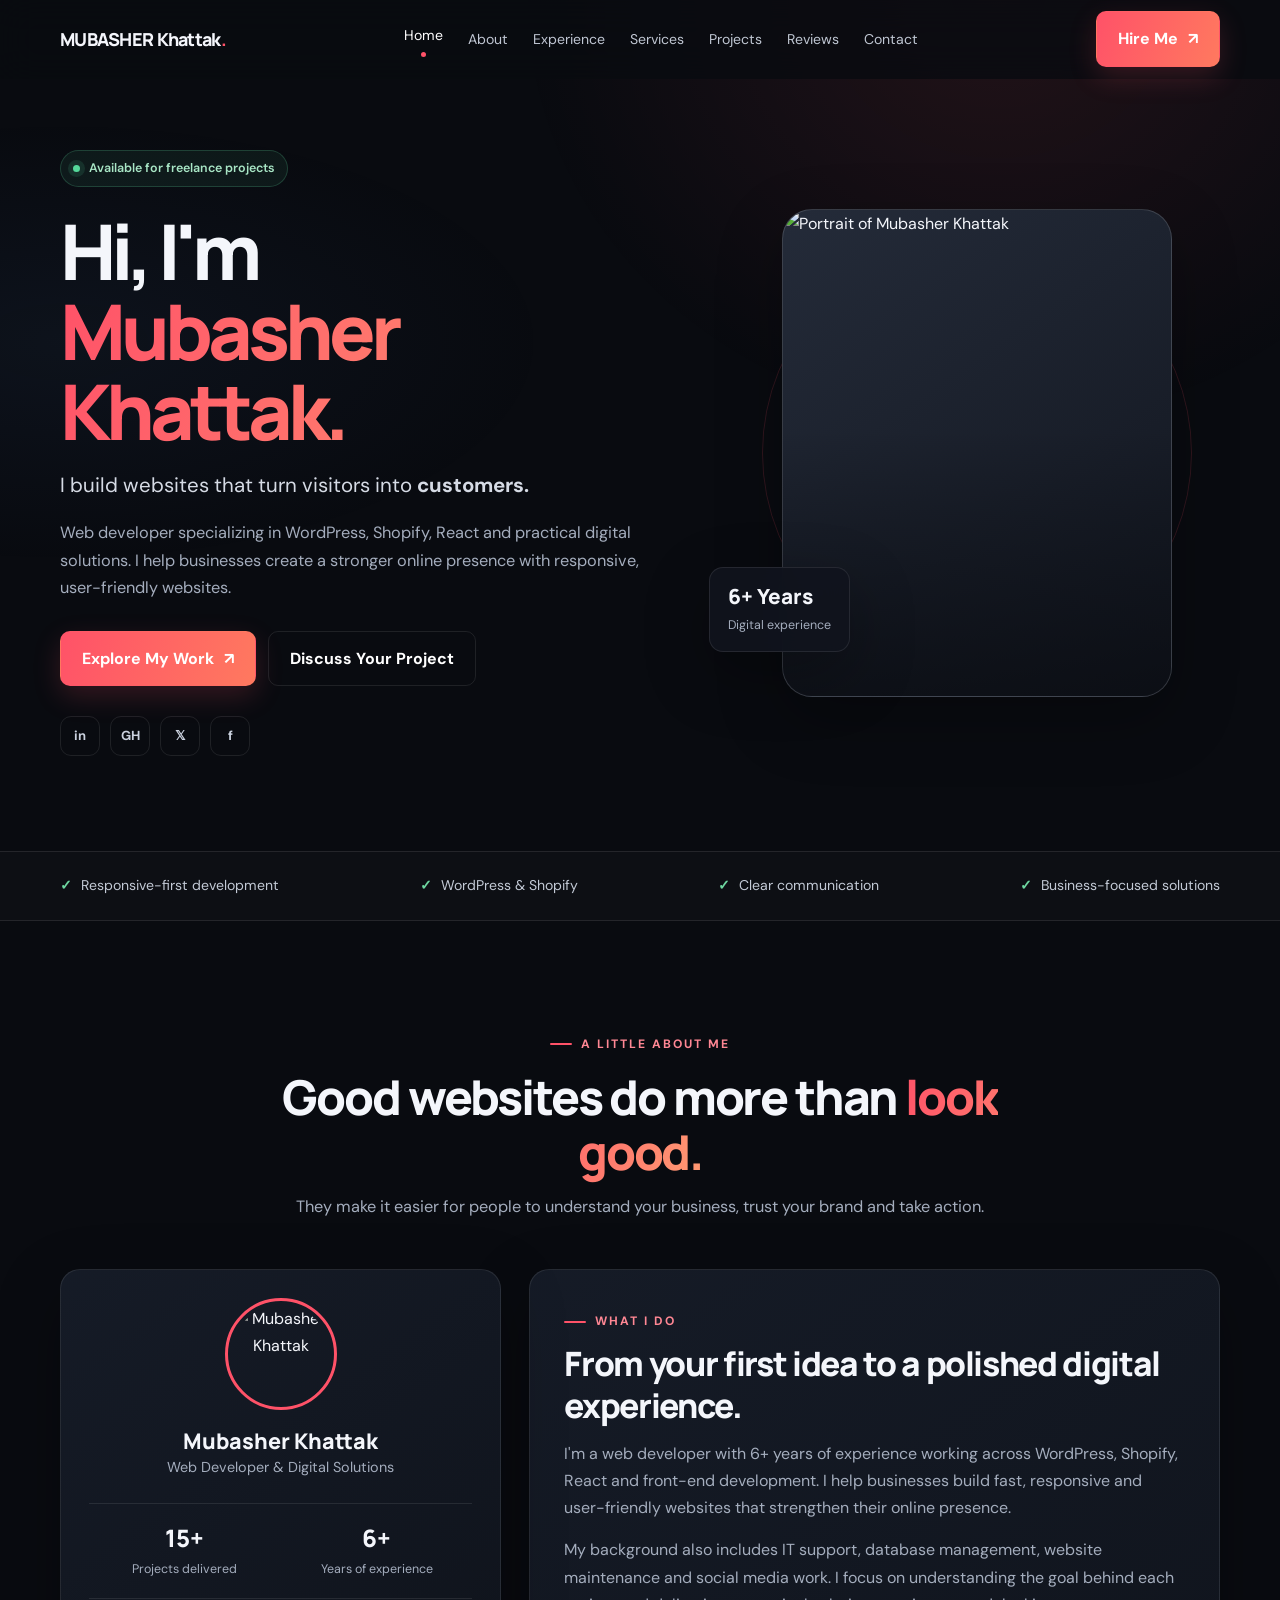
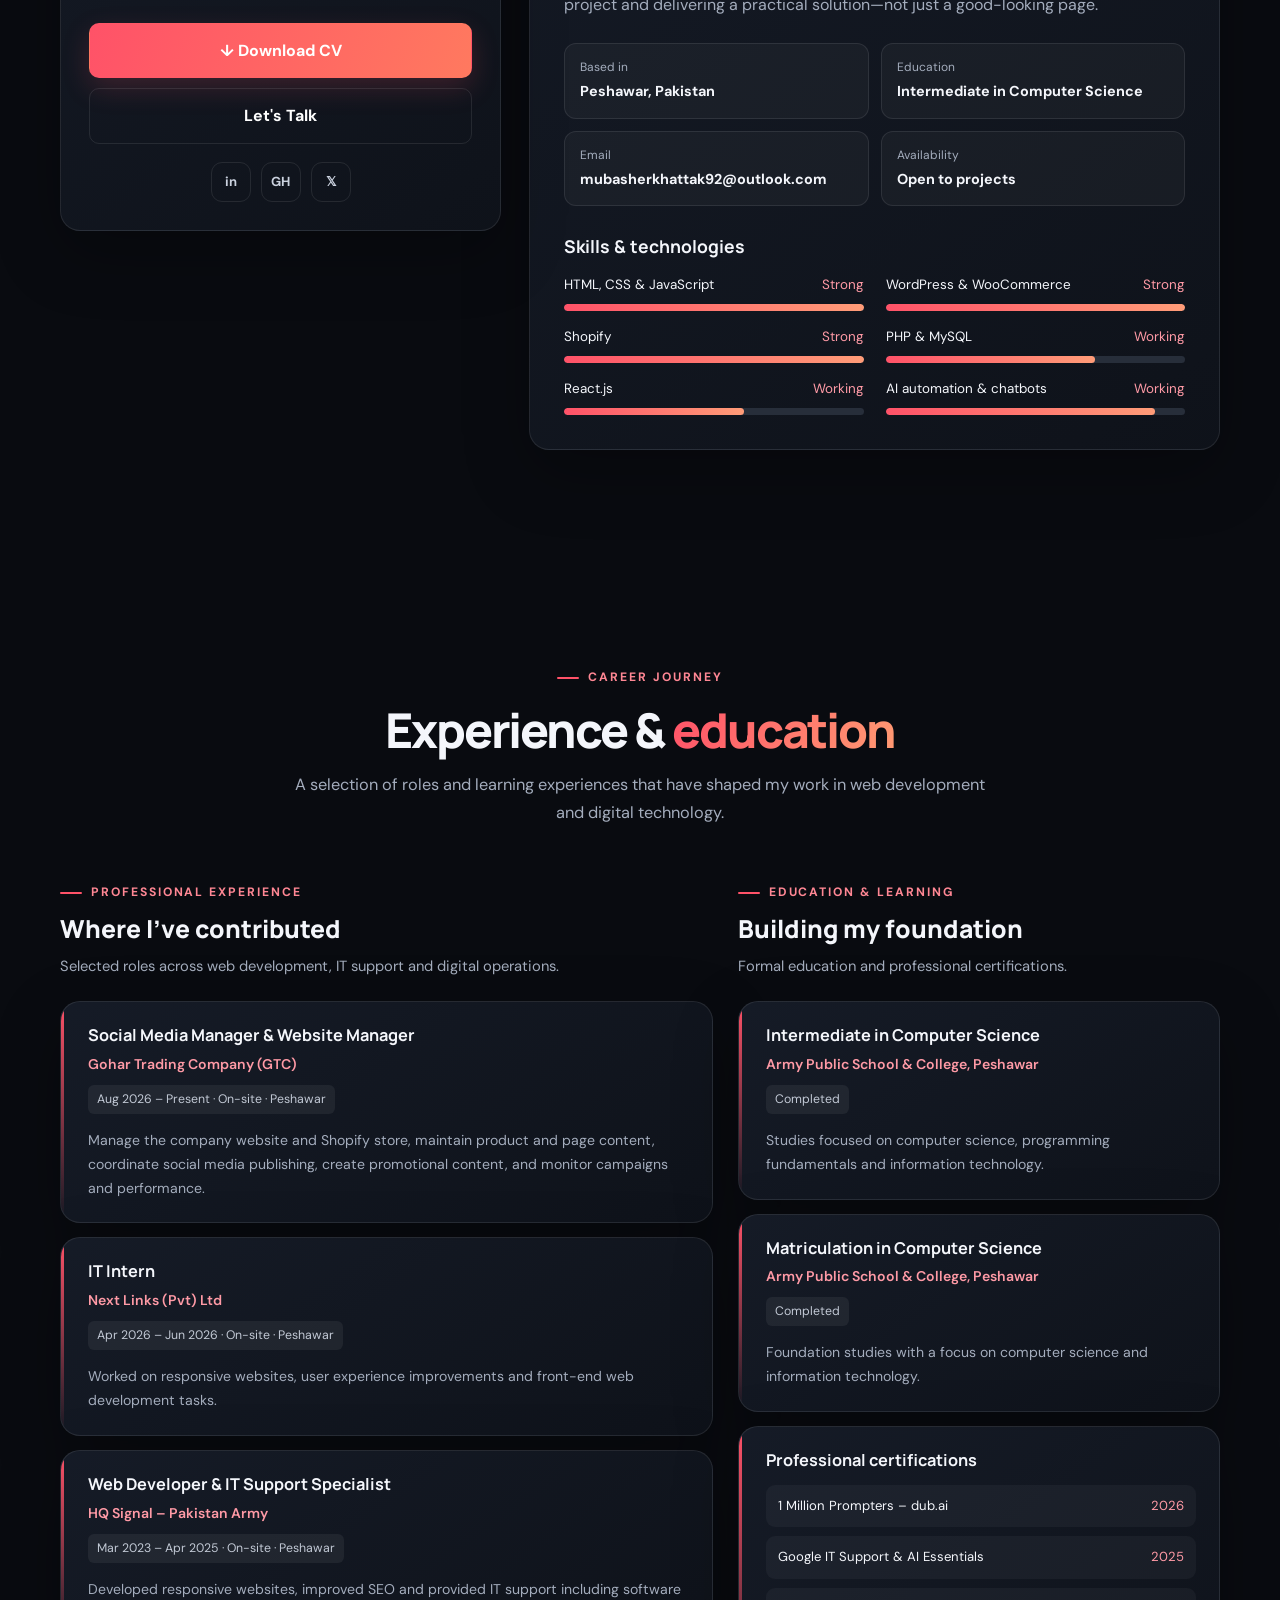
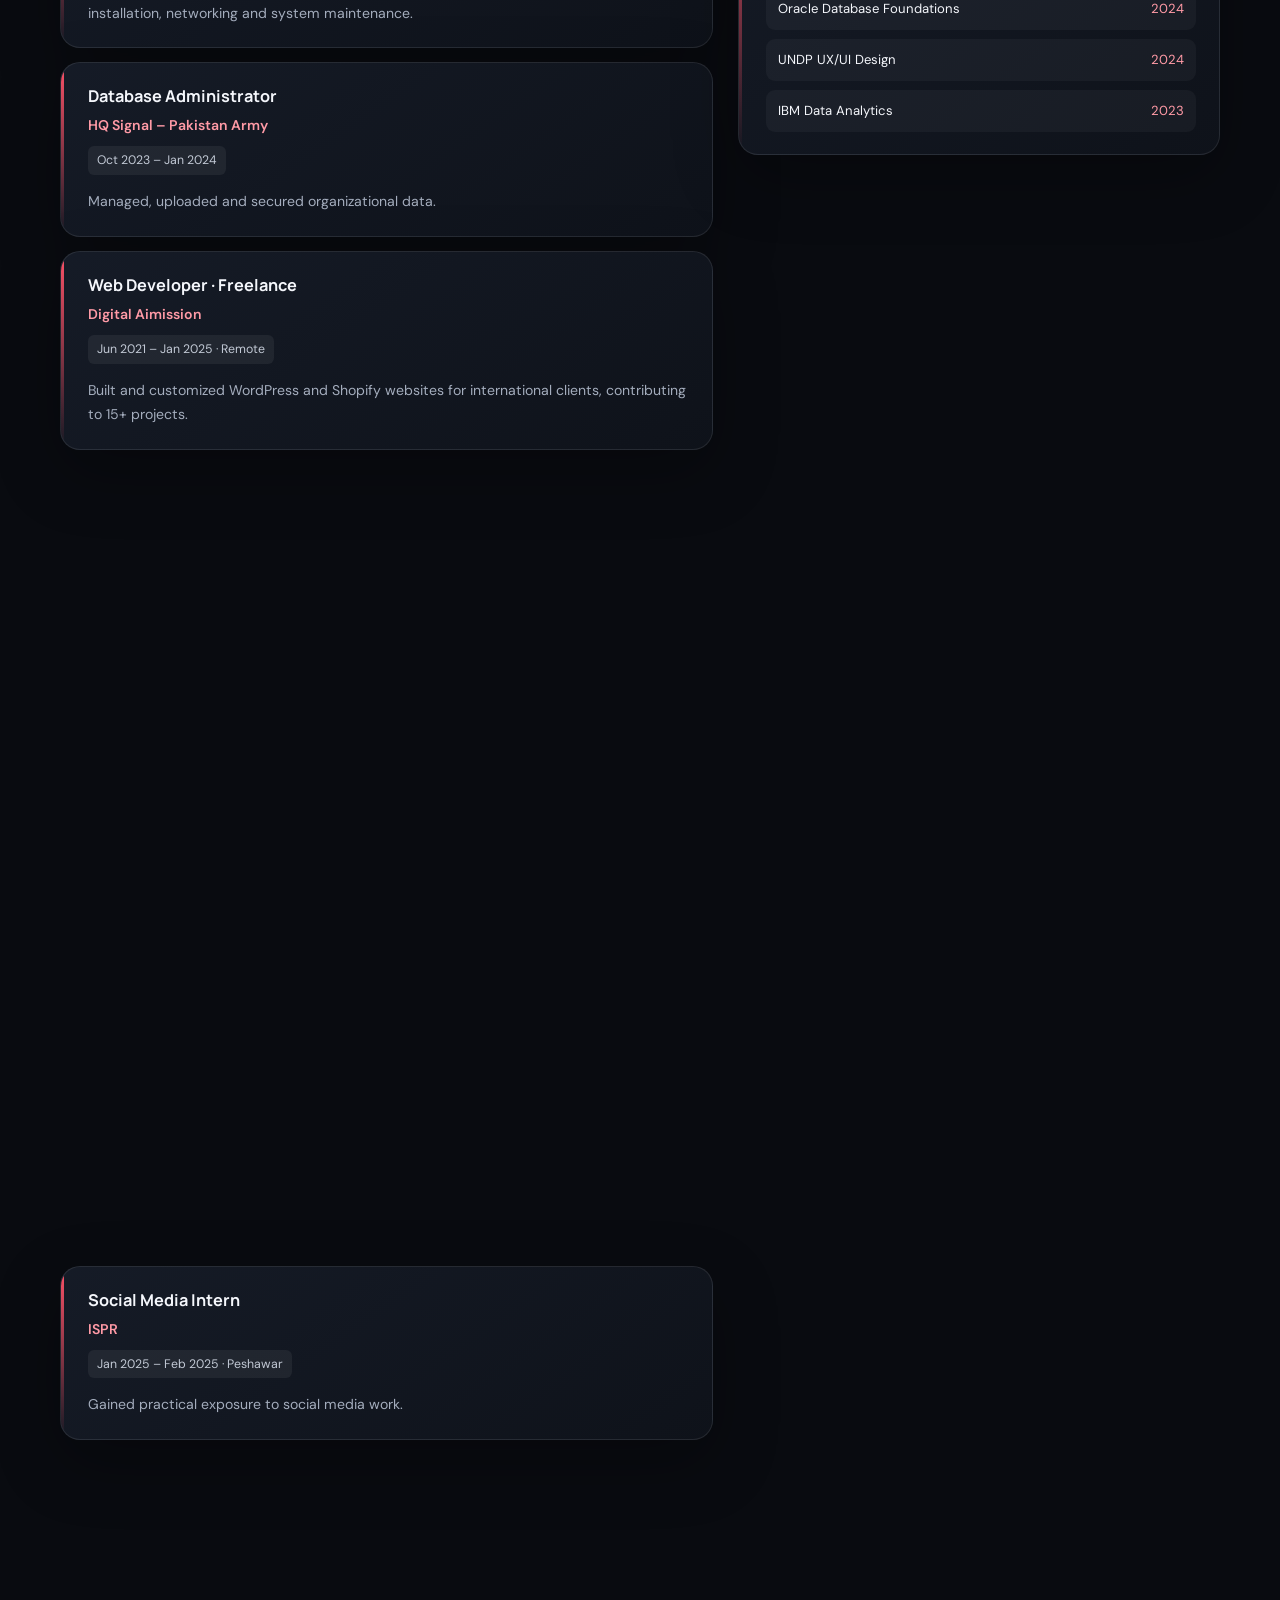
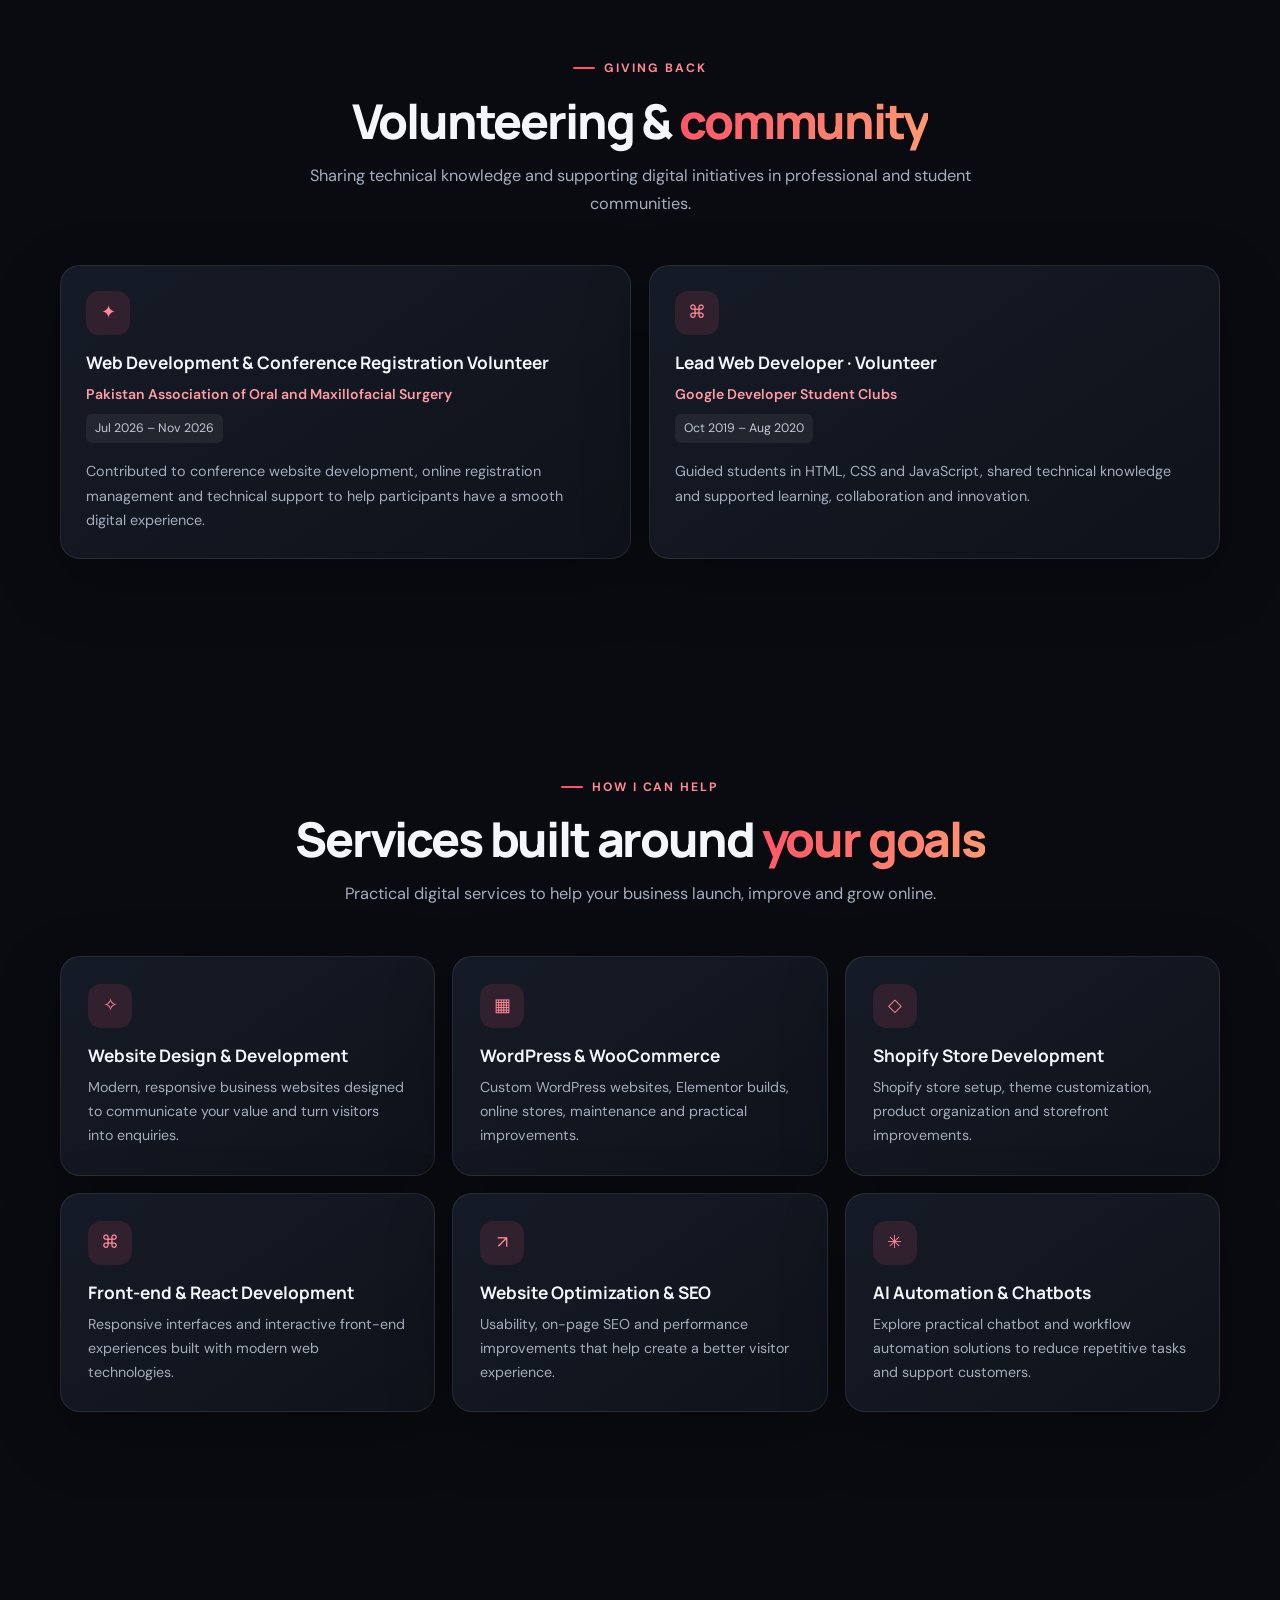
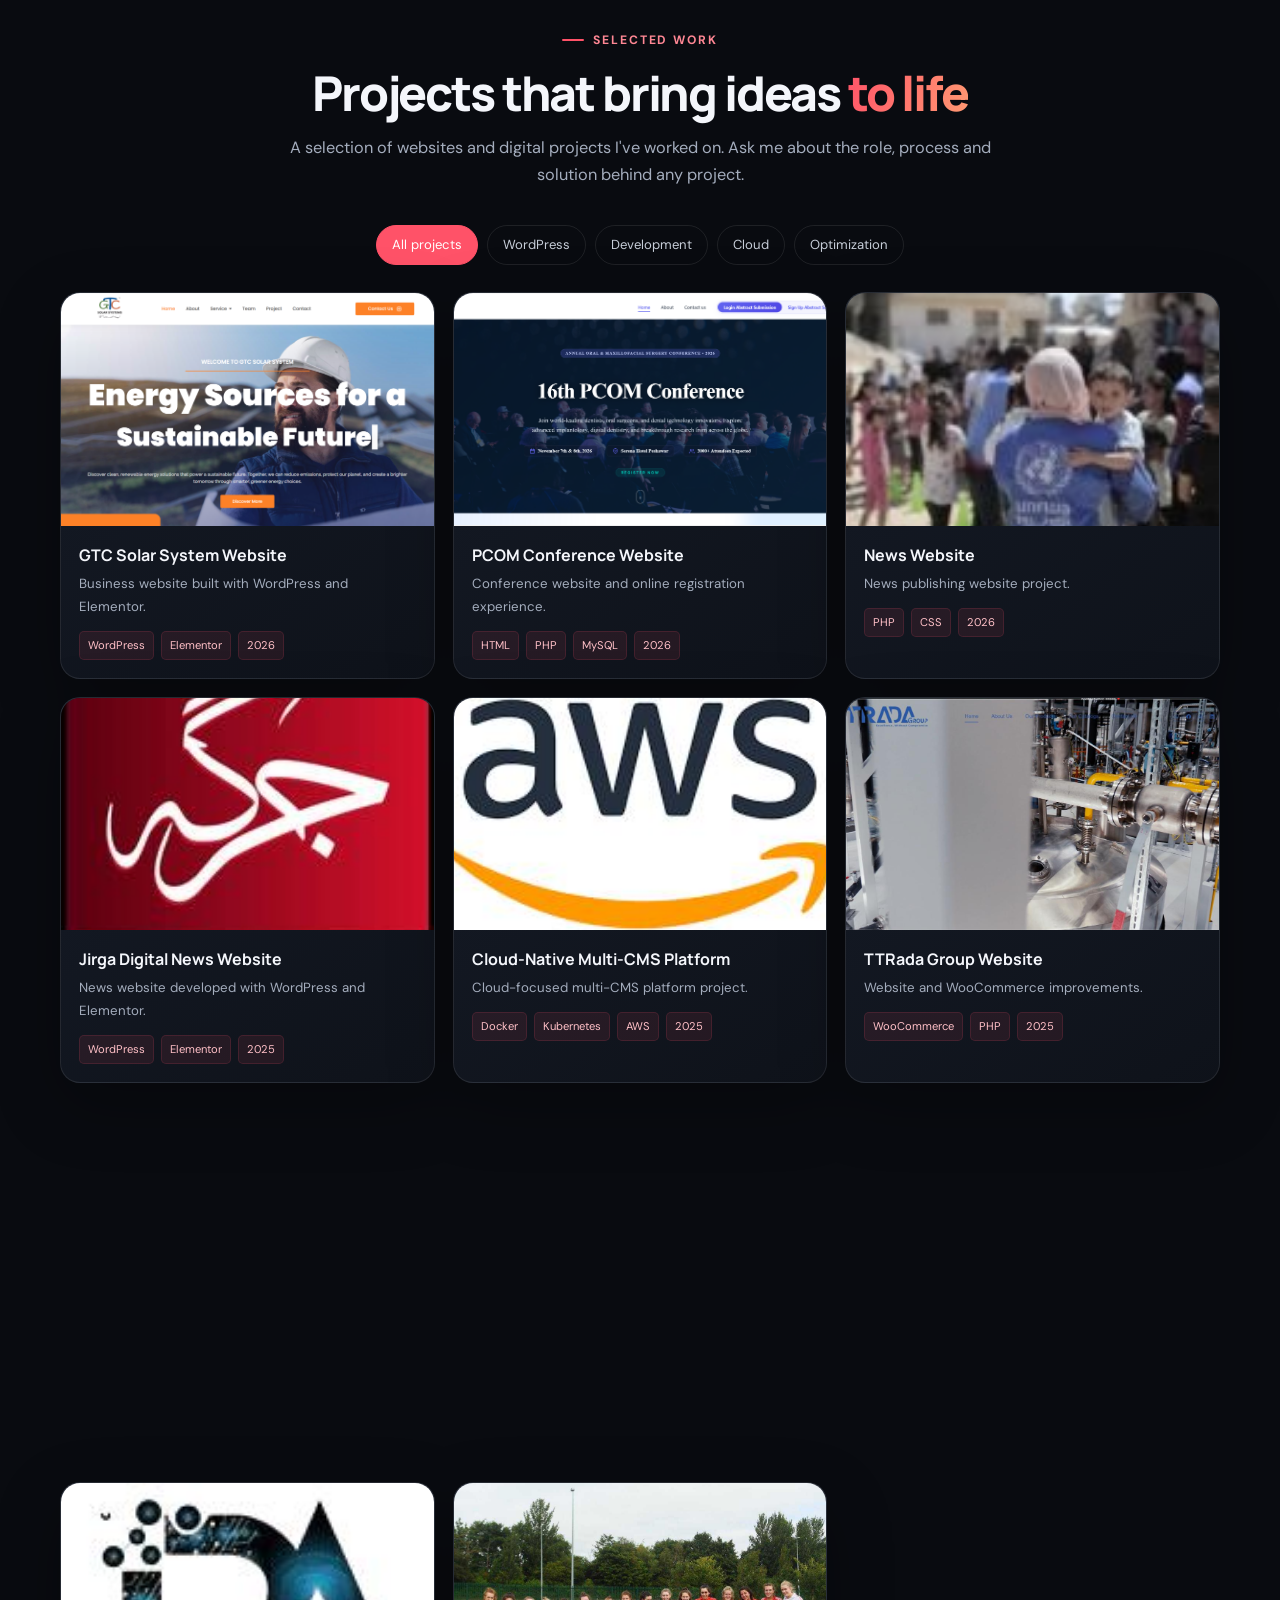
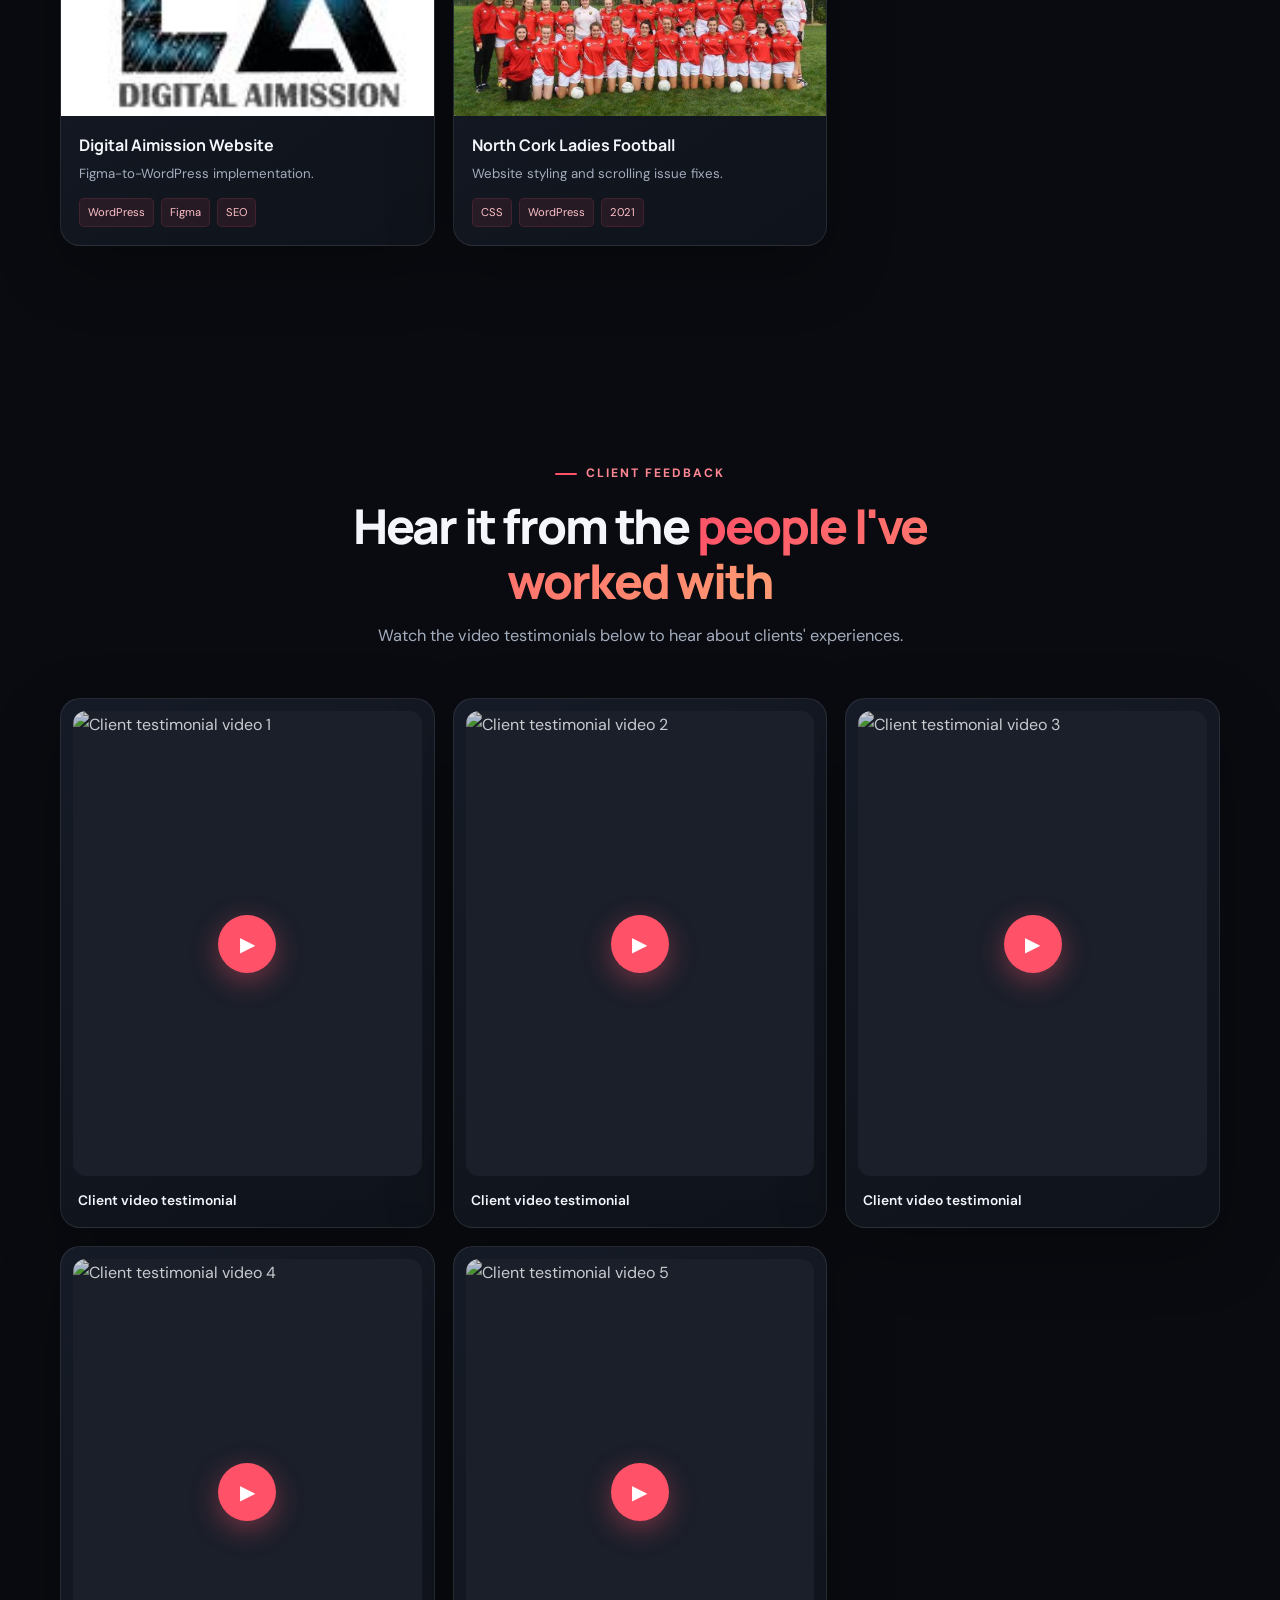
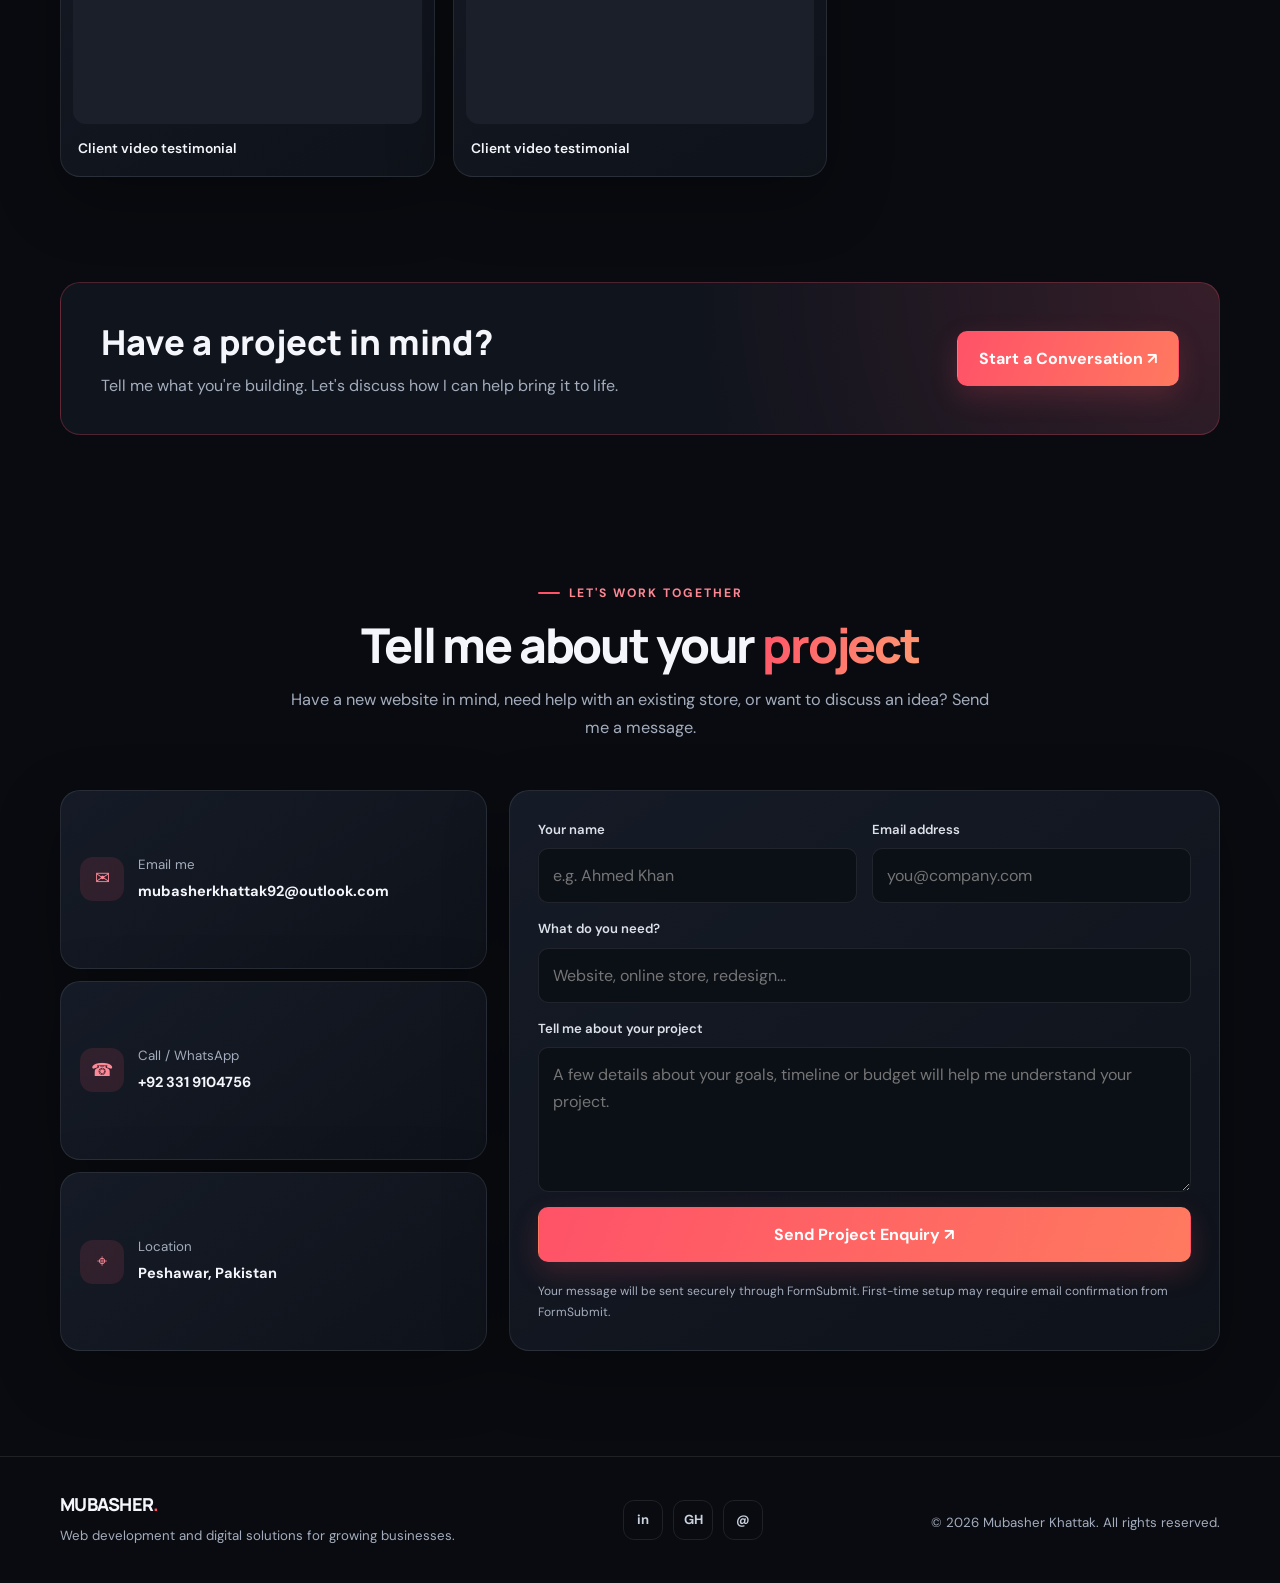
==== index.html @ cc78fa75 "Update image paths in index.html" ====
<!doctype html>
<html lang="en">
<head>
  <meta charset="utf-8">
  <meta name="viewport" content="width=device-width, initial-scale=1">
  <meta name="theme-color" content="#090b10">
  <meta name="description" content="Mubasher Khattak is a web developer specializing in WordPress, Shopify, React, responsive websites and AI automation. Let's build your next digital project.">
  <meta name="keywords" content="Mubasher Khattak, web developer, WordPress developer, Shopify developer, React developer, Peshawar, freelancer">
  <meta property="og:title" content="Mubasher Khattak — Web Developer">
  <meta property="og:description" content="I build modern websites and digital experiences that help businesses grow.">
  <meta property="og:type" content="website">
  <title>Mubasher Khattak | Web Developer & Digital Solutions</title>
  <link rel="preconnect" href="https://fonts.googleapis.com">
  <link rel="preconnect" href="https://fonts.gstatic.com" crossorigin>
  <link href="https://fonts.googleapis.com/css2?family=DM+Sans:wght@400;500;600;700&family=Manrope:wght@400;500;600;700;800&display=swap" rel="stylesheet">
  <link rel="stylesheet" href="assets/css/main.css">
  
</head>
<body>
<header class="mk-header" id="top">
  <div class="mk-container mk-nav">
    <a class="mk-logo" href="#home">MUBASHER Khattak<span>.</span></a>
    <button class="mk-menu" id="mkMenu" aria-label="Open navigation" aria-expanded="false">☰</button>
    <nav aria-label="Main navigation">
      <ul class="mk-nav-links" id="mkNavLinks">
        <li><a href="#home" class="active">Home</a></li><li><a href="#about">About</a></li><li><a href="#resume">Experience</a></li><li><a href="#services">Services</a></li><li><a href="#portfolio">Projects</a></li><li><a href="#testimonials">Reviews</a></li><li><a href="#contact">Contact</a></li>
      </ul>
    </nav>
    <a class="mk-btn mk-nav-cta" href="#contact">Hire Me <span aria-hidden="true">↗</span></a>
  </div>
</header>

<main>
<section class="mk-hero" id="home">
  <div class="mk-container mk-hero-grid">
    <div class="mk-hero-content mk-reveal">
      <span class="mk-availability"><i class="mk-dot"></i> Available for freelance projects</span>
      <h1>Hi, I'm <span class="mk-gradient">Mubasher Khattak.</span></h1>
      <p class="mk-hero-lead">I build websites that turn visitors into <strong>customers.</strong></p>
      <p class="mk-hero-copy">Web developer specializing in WordPress, Shopify, React and practical digital solutions. I help businesses create a stronger online presence with responsive, user-friendly websites.</p>
      <div class="mk-hero-actions"><a class="mk-btn" href="#portfolio">Explore My Work <span>↗</span></a><a class="mk-btn mk-btn-outline" href="#contact">Discuss Your Project</a></div>
      <div class="mk-socials" aria-label="Social profiles">
        <a href="https://www.linkedin.com/in/mubasherkhattakwebdeveloper/" target="_blank" rel="noopener" aria-label="LinkedIn">in</a>
        <a href="https://github.com/mubasherkhattak" target="_blank" rel="noopener" aria-label="GitHub">GH</a>
        <a href="https://x.com/Website_Typist" target="_blank" rel="noopener" aria-label="X">𝕏</a>
        <a href="https://www.facebook.com/mubasherkhattakwebdeveloper" target="_blank" rel="noopener" aria-label="Facebook">f</a>
      </div>
    </div>
    <div class="mk-hero-visual mk-reveal">
      <div class="mk-hero-orbit"></div>
      <div class="mk-portrait-frame"><img src="assets/img/profile/profile-bg-5.png" alt="Portrait of Mubasher Khattak" fetchpriority="high"></div>
      <div class="mk-floating-card"><strong>6+ Years</strong><span>Digital experience</span></div>
    </div>
  </div>
</section>
<div class="mk-trust-strip"><div class="mk-container mk-trust-inner"><span><b class="mk-check">✓</b> Responsive-first development</span><span><b class="mk-check">✓</b> WordPress & Shopify</span><span><b class="mk-check">✓</b> Clear communication</span><span><b class="mk-check">✓</b> Business-focused solutions</span></div></div>

<section class="mk-section" id="about">
  <div class="mk-container">
    <div class="mk-section-head mk-reveal"><span class="mk-eyebrow">A little about me</span><h2>Good websites do more than <span class="mk-gradient">look good.</span></h2><p>They make it easier for people to understand your business, trust your brand and take action.</p></div>
    <div class="mk-about-grid">
      <aside class="mk-card mk-profile-card mk-reveal">
        <div class="mk-avatar"><img src="assets/img/profile/profile-bg-5.png" alt="Mubasher Khattak"></div>
        <h3>Mubasher Khattak</h3><div class="mk-role">Web Developer & Digital Solutions</div>
        <div class="mk-stats"><div><strong>15+</strong><span>Projects delivered</span></div><div><strong>6+</strong><span>Years of experience</span></div></div>
        <div class="mk-profile-actions"><a class="mk-btn" href="./Mubasher_Khattak_CV.pdf" download>↓ Download CV</a><a class="mk-btn mk-btn-outline" href="#contact">Let's Talk</a></div>
        <div class="mk-socials mk-profile-social"><a href="https://www.linkedin.com/in/mubasherkhattakwebdeveloper/" aria-label="LinkedIn">in</a><a href="https://github.com/mubasherkhattak" aria-label="GitHub">GH</a><a href="https://x.com/Website_Typist" aria-label="X">𝕏</a></div>
      </aside>
      <div class="mk-card mk-about-content mk-reveal">
        <span class="mk-eyebrow">What I do</span><h3>From your first idea to a polished digital experience.</h3>
        <p>I'm a web developer with 6+ years of experience working across WordPress, Shopify, React and front-end development. I help businesses build fast, responsive and user-friendly websites that strengthen their online presence.</p>
        <p>My background also includes IT support, database management, website maintenance and social media work. I focus on understanding the goal behind each project and delivering a practical solution—not just a good-looking page.</p>
        <div class="mk-detail-grid">
          <div class="mk-detail"><small>Based in</small><strong>Peshawar, Pakistan</strong></div>
          <div class="mk-detail"><small>Education</small><strong>Intermediate in Computer Science</strong></div>
          <div class="mk-detail"><small>Email</small><strong><a href="mailto:mubasherkhattak92@outlook.com">mubasherkhattak92@outlook.com</a></strong></div>
          <div class="mk-detail"><small>Availability</small><strong>Open to projects</strong></div>
        </div>
        <div class="mk-skills"><h4>Skills & technologies</h4><div class="mk-skill-grid">
          <div><div class="mk-skill-top"><span>HTML, CSS & JavaScript</span><span>Strong</span></div><div class="mk-skill-track"><div class="mk-skill-fill" style="--level:100%"></div></div></div>
          <div><div class="mk-skill-top"><span>WordPress & WooCommerce</span><span>Strong</span></div><div class="mk-skill-track"><div class="mk-skill-fill" style="--level:100%"></div></div></div>
          <div><div class="mk-skill-top"><span>Shopify</span><span>Strong</span></div><div class="mk-skill-track"><div class="mk-skill-fill" style="--level:100%"></div></div></div>
          <div><div class="mk-skill-top"><span>PHP & MySQL</span><span>Working</span></div><div class="mk-skill-track"><div class="mk-skill-fill" style="--level:70%"></div></div></div>
          <div><div class="mk-skill-top"><span>React.js</span><span>Working</span></div><div class="mk-skill-track"><div class="mk-skill-fill" style="--level:60%"></div></div></div>
          <div><div class="mk-skill-top"><span>AI automation & chatbots</span><span>Working</span></div><div class="mk-skill-track"><div class="mk-skill-fill" style="--level:90%"></div></div></div>
        </div></div>
      </div>
    </div>
  </div>
</section>

<section class="mk-section" id="resume">
 <div class="mk-container">
  <div class="mk-section-head mk-reveal"><span class="mk-eyebrow">Career journey</span><h2>Experience & <span class="mk-gradient">education</span></h2><p>A selection of roles and learning experiences that have shaped my work in web development and digital technology.</p></div>
  <div class="mk-resume-grid">
   <div><div class="mk-column-head"><span class="mk-eyebrow">Professional experience</span><h3>Where I've contributed</h3><p>Selected roles across web development, IT support and digital operations.</p></div>
    <div class="mk-timeline">
     <article class="mk-card mk-timeline-item mk-reveal"><h4>Social Media Manager & Website Manager</h4><div class="mk-company">Gohar Trading Company (GTC)</div><span class="mk-date">Aug 2026 – Present · On-site · Peshawar</span><p>Manage the company website and Shopify store, maintain product and page content, coordinate social media publishing, create promotional content, and monitor campaigns and performance.</p></article>
     <article class="mk-card mk-timeline-item mk-reveal"><h4>IT Intern</h4><div class="mk-company">Next Links (Pvt) Ltd</div><span class="mk-date">Apr 2026 – Jun 2026 · On-site · Peshawar</span><p>Worked on responsive websites, user experience improvements and front-end web development tasks.</p></article>
     <article class="mk-card mk-timeline-item mk-reveal"><h4>Web Developer & IT Support Specialist</h4><div class="mk-company">HQ Signal – Pakistan Army</div><span class="mk-date">Mar 2023 – Apr 2025 · On-site · Peshawar</span><p>Developed responsive websites, improved SEO and provided IT support including software installation, networking and system maintenance.</p></article>
     <article class="mk-card mk-timeline-item mk-reveal"><h4>Database Administrator</h4><div class="mk-company">HQ Signal – Pakistan Army</div><span class="mk-date">Oct 2023 – Jan 2024</span><p>Managed, uploaded and secured organizational data.</p></article>
     <article class="mk-card mk-timeline-item mk-reveal"><h4>Web Developer · Freelance</h4><div class="mk-company">Digital Aimission</div><span class="mk-date">Jun 2021 – Jan 2025 · Remote</span><p>Built and customized WordPress and Shopify websites for international clients, contributing to 15+ projects.</p></article>
     <article class="mk-card mk-timeline-item mk-reveal"><h4>Social Media Manager · Freelance</h4><div class="mk-company">Slim & Smart by Shahla</div><span class="mk-date">Aug 2023 – Dec 2023 · Remote</span><p>Managed Facebook, Instagram, LinkedIn and TikTok content. The supplied project record reports a 40% engagement increase over four months.</p></article>
     <article class="mk-card mk-timeline-item mk-reveal"><h4>Web Developer</h4><div class="mk-company">Prof. Dr. Muslim Khan · Khyber College of Dentistry</div><span class="mk-date">Jul 2019 – Jul 2020</span><p>Developed and maintained a journal website using WordPress, including content uploads and plugin integration.</p></article>
     <article class="mk-card mk-timeline-item mk-reveal"><h4>Frontend Developer Intern</h4><div class="mk-company">IT Vertica of iConsult</div><span class="mk-date">Jan 2022 – Jun 2022 · Islamabad</span><p>Converted a PSD design into a responsive Bootstrap website.</p></article>
     <article class="mk-card mk-timeline-item mk-reveal"><h4>React Developer Intern</h4><div class="mk-company">Rhombix Technologies</div><span class="mk-date">Mar 2025 – May 2025 · Remote</span><p>Worked on converting a PSD design into a React website.</p></article>
     <article class="mk-card mk-timeline-item mk-reveal"><h4>Social Media Intern</h4><div class="mk-company">ISPR</div><span class="mk-date">Jan 2025 – Feb 2025 · Peshawar</span><p>Gained practical exposure to social media work.</p></article>
    </div>
   </div>
   <div><div class="mk-column-head"><span class="mk-eyebrow">Education & learning</span><h3>Building my foundation</h3><p>Formal education and professional certifications.</p></div>
    <div class="mk-timeline">
     <article class="mk-card mk-timeline-item mk-reveal"><h4>Intermediate in Computer Science</h4><div class="mk-company">Army Public School & College, Peshawar</div><span class="mk-date">Completed</span><p>Studies focused on computer science, programming fundamentals and information technology.</p></article>
     <article class="mk-card mk-timeline-item mk-reveal"><h4>Matriculation in Computer Science</h4><div class="mk-company">Army Public School & College, Peshawar</div><span class="mk-date">Completed</span><p>Foundation studies with a focus on computer science and information technology.</p></article>
     <article class="mk-card mk-timeline-item mk-reveal"><h4>Professional certifications</h4><div class="mk-cert-list">
      <div class="mk-cert"><span>1 Million Prompters – dub.ai</span><span>2026</span></div><div class="mk-cert"><span>Google IT Support & AI Essentials</span><span>2025</span></div><div class="mk-cert"><span>Oracle Database Foundations</span><span>2024</span></div><div class="mk-cert"><span>UNDP UX/UI Design</span><span>2024</span></div><div class="mk-cert"><span>IBM Data Analytics</span><span>2023</span></div>
     </div></article>
    </div>
   </div>
  </div>
 </div>
</section>

<section class="mk-section" id="volunteering">
 <div class="mk-container"><div class="mk-section-head mk-reveal"><span class="mk-eyebrow">Giving back</span><h2>Volunteering & <span class="mk-gradient">community</span></h2><p>Sharing technical knowledge and supporting digital initiatives in professional and student communities.</p></div>
  <div class="mk-volunteer-grid">
   <article class="mk-card mk-volunteer mk-reveal"><div class="mk-icon-box">✦</div><h3>Web Development & Conference Registration Volunteer</h3><div class="mk-company">Pakistan Association of Oral and Maxillofacial Surgery</div><span class="mk-date">Jul 2026 – Nov 2026</span><p>Contributed to conference website development, online registration management and technical support to help participants have a smooth digital experience.</p></article>
   <article class="mk-card mk-volunteer mk-reveal"><div class="mk-icon-box">⌘</div><h3>Lead Web Developer · Volunteer</h3><div class="mk-company">Google Developer Student Clubs</div><span class="mk-date">Oct 2019 – Aug 2020</span><p>Guided students in HTML, CSS and JavaScript, shared technical knowledge and supported learning, collaboration and innovation.</p></article>
  </div>
 </div>
</section>

<section class="mk-section" id="services">
 <div class="mk-container"><div class="mk-section-head mk-reveal"><span class="mk-eyebrow">How I can help</span><h2>Services built around <span class="mk-gradient">your goals</span></h2><p>Practical digital services to help your business launch, improve and grow online.</p></div>
  <div class="mk-services-grid">
   <article class="mk-card mk-service mk-reveal"><div class="mk-icon-box">✧</div><h3>Website Design & Development</h3><p>Modern, responsive business websites designed to communicate your value and turn visitors into enquiries.</p></article>
   <article class="mk-card mk-service mk-reveal"><div class="mk-icon-box">▦</div><h3>WordPress & WooCommerce</h3><p>Custom WordPress websites, Elementor builds, online stores, maintenance and practical improvements.</p></article>
   <article class="mk-card mk-service mk-reveal"><div class="mk-icon-box">◇</div><h3>Shopify Store Development</h3><p>Shopify store setup, theme customization, product organization and storefront improvements.</p></article>
   <article class="mk-card mk-service mk-reveal"><div class="mk-icon-box">⌘</div><h3>Front-end & React Development</h3><p>Responsive interfaces and interactive front-end experiences built with modern web technologies.</p></article>
   <article class="mk-card mk-service mk-reveal"><div class="mk-icon-box">↗</div><h3>Website Optimization & SEO</h3><p>Usability, on-page SEO and performance improvements that help create a better visitor experience.</p></article>
   <article class="mk-card mk-service mk-reveal"><div class="mk-icon-box">✳</div><h3>AI Automation & Chatbots</h3><p>Explore practical chatbot and workflow automation solutions to reduce repetitive tasks and support customers.</p></article>
  </div>
 </div>
</section>

<section class="mk-section" id="portfolio">
 <div class="mk-container"><div class="mk-section-head mk-reveal"><span class="mk-eyebrow">Selected work</span><h2>Projects that bring ideas <span class="mk-gradient">to life</span></h2><p>A selection of websites and digital projects I've worked on. Ask me about the role, process and solution behind any project.</p></div>
  <div class="mk-portfolio-filters" aria-label="Filter projects"><button class="mk-filter active" data-filter="all">All projects</button><button class="mk-filter" data-filter="wordpress">WordPress</button><button class="mk-filter" data-filter="development">Development</button><button class="mk-filter" data-filter="cloud">Cloud</button><button class="mk-filter" data-filter="optimization">Optimization</button></div>
  <div class="mk-project-grid">
   <article class="mk-card mk-project mk-reveal" data-category="wordpress"><div class="mk-project-image"><img src="assets/img/portfolio/GTC.png" alt="GTC Solar System website project" loading="lazy"></div><div class="mk-project-body"><h3>GTC Solar System Website</h3><p>Business website built with WordPress and Elementor.</p><div class="mk-tags"><span>WordPress</span><span>Elementor</span><span>2026</span></div></div></article>
   <article class="mk-card mk-project mk-reveal" data-category="development"><div class="mk-project-image"><img src="assets/img/portfolio/PCOMConferenceWebsite.png" alt="PCOM Conference website project" loading="lazy"></div><div class="mk-project-body"><h3>PCOM Conference Website</h3><p>Conference website and online registration experience.</p><div class="mk-tags"><span>HTML</span><span>PHP</span><span>MySQL</span><span>2026</span></div></div></article>
   <article class="mk-card mk-project mk-reveal" data-category="development"><div class="mk-project-image"><img src="assets/img/portfolio/wturdu.jpg" alt="News website project" loading="lazy"></div><div class="mk-project-body"><h3>News Website</h3><p>News publishing website project.</p><div class="mk-tags"><span>PHP</span><span>CSS</span><span>2026</span></div></div></article>
   <article class="mk-card mk-project mk-reveal" data-category="wordpress"><div class="mk-project-image"><img src="assets/img/portfolio/jirgadigital.jpg" alt="Jirga Digital news website" loading="lazy"></div><div class="mk-project-body"><h3>Jirga Digital News Website</h3><p>News website developed with WordPress and Elementor.</p><div class="mk-tags"><span>WordPress</span><span>Elementor</span><span>2025</span></div></div></article>
   <article class="mk-card mk-project mk-reveal" data-category="cloud"><div class="mk-project-image"><img src="assets/img/portfolio/Cloud-Native.jpg" alt="Cloud native multi CMS platform" loading="lazy"></div><div class="mk-project-body"><h3>Cloud-Native Multi-CMS Platform</h3><p>Cloud-focused multi-CMS platform project.</p><div class="mk-tags"><span>Docker</span><span>Kubernetes</span><span>AWS</span><span>2025</span></div></div></article>
   <article class="mk-card mk-project mk-reveal" data-category="optimization"><div class="mk-project-image"><img src="assets/img/portfolio/ttrada.jpg" alt="TTRada Group website" loading="lazy"></div><div class="mk-project-body"><h3>TTRada Group Website</h3><p>Website and WooCommerce improvements.</p><div class="mk-tags"><span>WooCommerce</span><span>PHP</span><span>2025</span></div></div></article>
   <article class="mk-card mk-project mk-reveal" data-category="development"><div class="mk-project-image"><img src="assets/img/portfolio/persiscollection.jpg" alt="Persiscollection website" loading="lazy"></div><div class="mk-project-body"><h3>Persiscollection Website</h3><p>Website development and functionality work.</p><div class="mk-tags"><span>PHP</span><span>JavaScript</span><span>2025</span></div></div></article>
   <article class="mk-card mk-project mk-reveal" data-category="wordpress"><div class="mk-project-image"><img src="assets/img/portfolio/casabelladesigns.jpg" alt="Casabella Designs website" loading="lazy"></div><div class="mk-project-body"><h3>Casabella Designs Website</h3><p>Website troubleshooting and database-related fixes.</p><div class="mk-tags"><span>WordPress</span><span>MySQL</span><span>2025</span></div></div></article>
   <article class="mk-card mk-project mk-reveal" data-category="wordpress"><div class="mk-project-image"><img src="assets/img/portfolio/gaiaglampinghire.png" alt="Gaia Glamping Hire website" loading="lazy"></div><div class="mk-project-body"><h3>Gaia Glamping Hire</h3><p>Website built with WordPress and Elementor.</p><div class="mk-tags"><span>WordPress</span><span>Elementor</span><span>2025</span></div></div></article>
   <article class="mk-card mk-project mk-reveal" data-category="wordpress"><div class="mk-project-image"><img src="assets/img/portfolio/digitalaimission.jpg" alt="Digital Aimission website" loading="lazy"></div><div class="mk-project-body"><h3>Digital Aimission Website</h3><p>Figma-to-WordPress implementation.</p><div class="mk-tags"><span>WordPress</span><span>Figma</span><span>SEO</span></div></div></article>
   <article class="mk-card mk-project mk-reveal" data-category="optimization"><div class="mk-project-image"><img src="assets/img/portfolio/northcorkladiesfootball.jpg" alt="North Cork Ladies Football website" loading="lazy"></div><div class="mk-project-body"><h3>North Cork Ladies Football</h3><p>Website styling and scrolling issue fixes.</p><div class="mk-tags"><span>CSS</span><span>WordPress</span><span>2021</span></div></div></article>
  </div>
 </div>
</section>

<section class="mk-section" id="testimonials">
 <div class="mk-container"><div class="mk-section-head mk-reveal"><span class="mk-eyebrow">Client feedback</span><h2>Hear it from the <span class="mk-gradient">people I've worked with</span></h2><p>Watch the video testimonials below to hear about clients' experiences.</p></div>
  <div class="mk-testimonial-grid">
   <article class="mk-card mk-video-card mk-reveal"><a class="mk-video-thumb" href="https://www.youtube.com/shorts/7xNC6CVtezw" target="_blank" rel="noopener"><img src="https://img.youtube.com/vi/7xNC6CVtezw/hqdefault.jpg" alt="Client testimonial video 1" loading="lazy"><span class="mk-play"><span>▶</span></span></a><div class="mk-video-caption">Client video testimonial</div></article>
   <article class="mk-card mk-video-card mk-reveal"><a class="mk-video-thumb" href="https://www.youtube.com/shorts/W86FsEsACnE" target="_blank" rel="noopener"><img src="https://img.youtube.com/vi/W86FsEsACnE/hqdefault.jpg" alt="Client testimonial video 2" loading="lazy"><span class="mk-play"><span>▶</span></span></a><div class="mk-video-caption">Client video testimonial</div></article>
   <article class="mk-card mk-video-card mk-reveal"><a class="mk-video-thumb" href="https://www.youtube.com/shorts/vnznbOsv9Tk" target="_blank" rel="noopener"><img src="https://img.youtube.com/vi/vnznbOsv9Tk/hqdefault.jpg" alt="Client testimonial video 3" loading="lazy"><span class="mk-play"><span>▶</span></span></a><div class="mk-video-caption">Client video testimonial</div></article>
   <article class="mk-card mk-video-card mk-reveal"><a class="mk-video-thumb" href="https://www.youtube.com/shorts/o5iEQsEywYc" target="_blank" rel="noopener"><img src="https://img.youtube.com/vi/o5iEQsEywYc/hqdefault.jpg" alt="Client testimonial video 4" loading="lazy"><span class="mk-play"><span>▶</span></span></a><div class="mk-video-caption">Client video testimonial</div></article>
   <article class="mk-card mk-video-card mk-reveal"><a class="mk-video-thumb" href="https://www.youtube.com/shorts/9WuzNrIqyG4" target="_blank" rel="noopener"><img src="https://img.youtube.com/vi/9WuzNrIqyG4/hqdefault.jpg" alt="Client testimonial video 5" loading="lazy"><span class="mk-play"><span>▶</span></span></a><div class="mk-video-caption">Client video testimonial</div></article>
  </div>
 </div>
</section>

<section class="mk-container" style="padding-bottom:35px">
 <div class="mk-cta mk-reveal"><div><h2>Have a project in mind?</h2><p>Tell me what you're building. Let's discuss how I can help bring it to life.</p></div><a class="mk-btn" href="#contact">Start a Conversation ↗</a></div>
</section>

<section class="mk-section" id="contact">
 <div class="mk-container"><div class="mk-section-head mk-reveal"><span class="mk-eyebrow">Let's work together</span><h2>Tell me about your <span class="mk-gradient">project</span></h2><p>Have a new website in mind, need help with an existing store, or want to discuss an idea? Send me a message.</p></div>
  <div class="mk-contact-grid">
   <div class="mk-contact-info">
    <a class="mk-card mk-contact-item mk-reveal" href="mailto:mubasherkhattak92@outlook.com"><span class="mk-icon-box">✉</span><span><small>Email me</small><strong>mubasherkhattak92@outlook.com</strong></span></a>
    <a class="mk-card mk-contact-item mk-reveal" href="tel:+923319104756"><span class="mk-icon-box">☎</span><span><small>Call / WhatsApp</small><strong>+92 331 9104756</strong></span></a>
    <div class="mk-card mk-contact-item mk-reveal"><span class="mk-icon-box">⌖</span><span><small>Location</small><strong>Peshawar, Pakistan</strong></span></div>
   </div>
   <form class="mk-card mk-contact-form mk-reveal" action="https://formsubmit.co/mubasherkhattak92@outlook.com" method="POST">
    <input type="hidden" name="_subject" value="New project enquiry from Mubasher's portfolio"><input type="hidden" name="_captcha" value="true">
    <div class="mk-form-grid">
     <div class="mk-field"><label for="mkName">Your name</label><input id="mkName" name="name" autocomplete="name" placeholder="e.g. Ahmed Khan" required></div>
     <div class="mk-field"><label for="mkEmail">Email address</label><input id="mkEmail" name="email" type="email" autocomplete="email" placeholder="you@company.com" required></div>
     <div class="mk-field full"><label for="mkSubject">What do you need?</label><input id="mkSubject" name="subject" placeholder="Website, online store, redesign..." required></div>
     <div class="mk-field full"><label for="mkMessage">Tell me about your project</label><textarea id="mkMessage" name="message" placeholder="A few details about your goals, timeline or budget will help me understand your project." required></textarea></div>
     <div class="mk-field full"><button class="mk-btn" type="submit">Send Project Enquiry ↗</button><p class="mk-form-note">Your message will be sent securely through FormSubmit. First-time setup may require email confirmation from FormSubmit.</p></div>
    </div>
   </form>
  </div>
 </div>
</section>
</main>

<footer class="mk-footer"><div class="mk-container mk-footer-inner"><div><a class="mk-logo" href="#home">MUBASHER<span>.</span></a><p>Web development and digital solutions for growing businesses.</p></div><div class="mk-socials"><a href="https://www.linkedin.com/in/mubasherkhattakwebdeveloper/" target="_blank" rel="noopener" aria-label="LinkedIn">in</a><a href="https://github.com/mubasherkhattak" target="_blank" rel="noopener" aria-label="GitHub">GH</a><a href="mailto:mubasherkhattak92@outlook.com" aria-label="Email">@</a></div><p>© <span id="mkYear"></span> Mubasher Khattak. All rights reserved.</p></div></footer>
<a class="mk-backtop" id="mkBacktop" href="#home" aria-label="Back to top">↑</a>
<script>
  const menuButton=document.getElementById('mkMenu');
  const navLinks=document.getElementById('mkNavLinks');
  menuButton.addEventListener('click',()=>{const open=navLinks.classList.toggle('open');menuButton.setAttribute('aria-expanded',String(open));menuButton.textContent=open?'×':'☰';});
  navLinks.querySelectorAll('a').forEach(a=>a.addEventListener('click',()=>{navLinks.classList.remove('open');menuButton.setAttribute('aria-expanded','false');menuButton.textContent='☰';}));
  const header=document.querySelector('.mk-header'),backtop=document.getElementById('mkBacktop');
  function onScroll(){header.classList.toggle('scrolled',window.scrollY>20);backtop.classList.toggle('show',window.scrollY>500);}
  window.addEventListener('scroll',onScroll,{passive:true});onScroll();
  document.getElementById('mkYear').textContent=new Date().getFullYear();
  const revealObserver=new IntersectionObserver(entries=>entries.forEach(entry=>{if(entry.isIntersecting){entry.target.classList.add('visible');revealObserver.unobserve(entry.target);}}),{threshold:.08});
  document.querySelectorAll('.mk-reveal').forEach(el=>revealObserver.observe(el));
  document.querySelectorAll('.mk-filter').forEach(button=>button.addEventListener('click',()=>{
    document.querySelectorAll('.mk-filter').forEach(b=>b.classList.remove('active'));button.classList.add('active');
    const filter=button.dataset.filter;
    document.querySelectorAll('.mk-project').forEach(card=>{card.hidden=filter!=='all'&&card.dataset.category!==filter;});
  }));
  const sections=[...document.querySelectorAll('main section[id]')];
  const navObserver=new IntersectionObserver(entries=>entries.forEach(entry=>{if(entry.isIntersecting){navLinks.querySelectorAll('a').forEach(a=>a.classList.toggle('active',a.getAttribute('href')==='#'+entry.target.id));}}),{rootMargin:'-35% 0px -55% 0px'});
  sections.forEach(section=>navObserver.observe(section));
</script>
</body>
</html>
---- assets/css/main.css ----
:root {
  --bg: #090b10;
  --surface: #10141d;
  --surface-2: #151b26;
  --line: rgba(255, 255, 255, .09);
  --text: #f4f6fb;
  --muted: #a4adbd;
  --accent: #ff5268;
  --accent-2: #ff7b65;
  --max: 1160px;
  --radius: 20px;
  --shadow: 0 22px 65px rgba(0, 0, 0, .28);
}

* {
  box-sizing: border-box;
}

html {
  scroll-behavior: smooth;
  scroll-padding-top: 88px;
}

body {
  margin: 0;
  background: var(--bg);
  color: var(--text);
  font-family: "DM Sans", sans-serif;
  line-height: 1.7;
}

body:before {
  content: "";
  position: fixed;
  inset: 0;
  pointer-events: none;
  z-index: -1;
  background: radial-gradient(ellipse at 78% 0%, rgba(255, 82, 104, .10), transparent 34%), radial-gradient(ellipse at 5% 38%, rgba(67, 108, 173, .08), transparent 28%);
}

img {
  max-width: 100%;
  display: block;
}

a {
  color: inherit;
  text-decoration: none;
}

button,
input,
textarea {
  font: inherit;
}

.mk-container {
  width: 100%;
  max-width: calc(var(--max) + 64px);
  padding-inline: 32px;
  margin-inline: auto;
}

.mk-section {
  padding: 105px 0;
}

.mk-section-head {
  max-width: 720px;
  margin: 0 auto 48px;
  text-align: center;
}

.mk-eyebrow {
  display: inline-flex;
  align-items: center;
  gap: 9px;
  color: #ff8794;
  font-size: .76rem;
  font-weight: 700;
  letter-spacing: .16em;
  text-transform: uppercase;
}

.mk-eyebrow:before {
  content: "";
  width: 22px;
  height: 2px;
  background: var(--accent);
  border-radius: 2px;
}

.mk-section-head h2 {
  font: 800 clamp(2rem, 4vw, 3rem)/1.15 Manrope, sans-serif;
  letter-spacing: -.045em;
  margin: 14px 0;
}

.mk-section-head p {
  color: var(--muted);
  margin: 0;
  font-size: 1.02rem;
}

.mk-gradient {
  background: linear-gradient(110deg, var(--accent), #ff9a72);
  -webkit-background-clip: text;
  background-clip: text;
  color: transparent;
}

.mk-btn {
  display: inline-flex;
  align-items: center;
  justify-content: center;
  gap: 10px;
  padding: 13px 21px;
  border: 1px solid transparent;
  border-radius: 10px;
  background: linear-gradient(110deg, var(--accent), #ff795f);
  color: #fff;
  font-weight: 700;
  box-shadow: 0 10px 28px rgba(255, 82, 104, .18);
  transition: .25s;
}

.mk-btn:hover {
  transform: translateY(-3px);
  box-shadow: 0 15px 34px rgba(255, 82, 104, .28);
}

.mk-btn-outline {
  background: transparent;
  border-color: var(--line);
  box-shadow: none;
}

.mk-btn-outline:hover {
  border-color: var(--accent);
  background: rgba(255, 82, 104, .08);
}

.mk-header {
  position: fixed;
  inset: 0 0 auto;
  z-index: 1000;
  background: rgba(9, 11, 16, .82);
  border-bottom: 1px solid transparent;
  backdrop-filter: blur(18px);
  transition: .25s;
}

.mk-header.scrolled {
  border-color: var(--line);
  box-shadow: 0 8px 30px rgba(0, 0, 0, .2);
}

.mk-nav {
  height: 78px;
  display: flex;
  align-items: center;
  justify-content: space-between;
  gap: 25px;
}

.mk-logo {
  font: 800 1.12rem Manrope, sans-serif;
  letter-spacing: -.04em;
  white-space: nowrap;
}

.mk-logo span {
  color: var(--accent);
}

.mk-nav-links {
  display: flex;
  align-items: center;
  gap: 25px;
  list-style: none;
  padding: 0;
  margin: 0;
}

.mk-nav-links a {
  font-size: .88rem;
  color: #c0c7d3;
  transition: .2s;
}

.mk-nav-links a:hover,
.mk-nav-links a.active {
  color: #fff;
}

.mk-nav-links a.active:after {
  content: "";
  display: block;
  width: 5px;
  height: 5px;
  margin: 4px auto 0;
  border-radius: 50%;
  background: var(--accent);
}

.mk-menu {
  display: none;
  background: transparent;
  color: #fff;
  border: 1px solid var(--line);
  border-radius: 9px;
  padding: 8px 12px;
  font-size: 1.2rem;
}

.mk-hero {
  min-height: 760px;
  padding: 150px 0 95px;
  display: flex;
  align-items: center;
  position: relative;
  overflow: hidden;
}

.mk-hero-grid {
  display: grid;
  grid-template-columns: 1.12fr .88fr;
  align-items: center;
  gap: 55px;
}

.mk-availability {
  display: inline-flex;
  align-items: center;
  gap: 9px;
  padding: 7px 12px;
  border: 1px solid rgba(90, 210, 150, .22);
  background: rgba(90, 210, 150, .07);
  border-radius: 50px;
  color: #a8e6c5;
  font-size: .78rem;
  font-weight: 600;
}

.mk-dot {
  width: 7px;
  height: 7px;
  background: #55d99b;
  border-radius: 50%;
  box-shadow: 0 0 0 5px rgba(85, 217, 155, .12);
}

.mk-hero h1 {
  font: 800 clamp(2.8rem, 6vw, 5.1rem)/1.04 Manrope, sans-serif;
  letter-spacing: -.065em;
  margin: 24px 0 17px;
}

.mk-hero h1 span {
  display: block;
}

.mk-hero-lead {
  font-size: clamp(1.05rem, 2vw, 1.28rem);
  color: #d6dbe5;
  margin: 0 0 14px;
}

.mk-hero-copy {
  max-width: 620px;
  color: var(--muted);
  font-size: 1.02rem;
}

.mk-hero-actions {
  display: flex;
  gap: 12px;
  flex-wrap: wrap;
  margin: 29px 0 30px;
}

.mk-socials {
  display: flex;
  gap: 10px;
}

.mk-socials a {
  width: 40px;
  height: 40px;
  border: 1px solid var(--line);
  border-radius: 11px;
  display: grid;
  place-items: center;
  color: #cbd2df;
  font-size: .82rem;
  font-weight: 700;
  transition: .2s;
}

.mk-socials a:hover {
  background: var(--accent);
  border-color: var(--accent);
  color: #fff;
  transform: translateY(-3px);
}

.mk-hero-visual {
  position: relative;
  display: grid;
  place-items: center;
  min-height: 440px;
}

.mk-portrait-frame {
  position: relative;
  width: min(100%, 390px);
  aspect-ratio: 4/5;
  border-radius: 30px;
  overflow: hidden;
  border: 1px solid rgba(255, 255, 255, .14);
  background: linear-gradient(145deg, #242b39, #11151e);
  box-shadow: var(--shadow);
}

.mk-portrait-frame:after {
  content: "";
  position: absolute;
  inset: 45% 0 0;
  background: linear-gradient(transparent, rgba(9, 11, 16, .65));
}

.mk-portrait-frame img {
  width: 100%;
  height: 100%;
  object-fit: cover;
  object-position: 82% top;
}

.mk-floating-card {
  position: absolute;
  z-index: 2;
  left: -25px;
  bottom: 45px;
  padding: 14px 18px;
  border: 1px solid var(--line);
  background: rgba(16, 20, 29, .94);
  backdrop-filter: blur(12px);
  border-radius: 14px;
  box-shadow: var(--shadow);
}

.mk-floating-card strong {
  display: block;
  font: 800 1.3rem Manrope;
}

.mk-floating-card span {
  font-size: .78rem;
  color: var(--muted);
}

.mk-hero-orbit {
  position: absolute;
  width: 430px;
  height: 430px;
  border: 1px solid rgba(255, 82, 104, .16);
  border-radius: 50%;
  z-index: -1;
}

.mk-trust-strip {
  border-block: 1px solid var(--line);
  background: rgba(255, 255, 255, .018);
}

.mk-trust-inner {
  display: flex;
  justify-content: space-between;
  gap: 20px;
  flex-wrap: wrap;
  padding-block: 22px;
  color: #c3cad6;
  font-size: .88rem;
}

.mk-trust-inner span {
  display: flex;
  align-items: center;
  gap: 9px;
}

.mk-check {
  color: #6ed7a1;
  font-weight: 800;
}

.mk-about-grid {
  display: grid;
  grid-template-columns: .78fr 1.22fr;
  gap: 28px;
  align-items: start;
}

.mk-card {
  background: linear-gradient(145deg, rgba(22, 28, 40, .96), rgba(15, 19, 27, .96));
  border: 1px solid var(--line);
  border-radius: var(--radius);
  box-shadow: var(--shadow);
}

.mk-profile-card {
  padding: 28px;
  text-align: center;
  position: sticky;
  top: 105px;
}

.mk-avatar {
  width: 112px;
  height: 112px;
  margin: 0 auto 16px;
  border-radius: 50%;
  overflow: hidden;
  border: 3px solid var(--accent);
  padding: 4px;
}

.mk-avatar img {
  width: 100%;
  height: 100%;
  object-fit: cover;
  object-position: 82% 15%;
  border-radius: 50%;
}

.mk-profile-card h3 {
  font: 800 1.35rem Manrope;
  margin: 0;
}

.mk-role {
  color: var(--muted);
  font-size: .9rem;
}

.mk-stats {
  display: grid;
  grid-template-columns: 1fr 1fr;
  margin: 24px 0;
  padding: 17px 0;
  border-block: 1px solid var(--line);
}

.mk-stats strong {
  display: block;
  font: 800 1.5rem Manrope;
}

.mk-stats span {
  color: var(--muted);
  font-size: .78rem;
}

.mk-profile-actions {
  display: grid;
  gap: 10px;
}

.mk-profile-actions .mk-btn {
  width: 100%;
}

.mk-profile-social {
  justify-content: center;
  margin-top: 18px;
}

.mk-about-content {
  padding: 34px;
}

.mk-about-content h3 {
  font: 800 clamp(1.5rem, 3vw, 2.1rem)/1.25 Manrope;
  letter-spacing: -.04em;
  margin: 10px 0 14px;
}

.mk-about-content p {
  color: var(--muted);
  margin: 0 0 15px;
}

.mk-detail-grid {
  display: grid;
  grid-template-columns: repeat(2, 1fr);
  gap: 12px;
  margin: 25px 0;
}

.mk-detail {
  padding: 13px 15px;
  background: rgba(255, 255, 255, .035);
  border: 1px solid var(--line);
  border-radius: 12px;
  min-width: 0;
}

.mk-detail small {
  display: block;
  color: var(--muted);
  font-size: .75rem;
}

.mk-detail strong {
  font-size: .9rem;
  overflow-wrap: anywhere;
}

.mk-skills {
  margin-top: 28px;
}

.mk-skills h4 {
  font: 700 1.1rem Manrope;
  margin: 0 0 16px;
}

.mk-skill-grid {
  display: grid;
  grid-template-columns: 1fr 1fr;
  gap: 15px 22px;
}

.mk-skill-top {
  display: flex;
  justify-content: space-between;
  gap: 10px;
  font-size: .84rem;
  margin-bottom: 7px;
}

.mk-skill-top span:last-child {
  color: #ff9aa6;
}

.mk-skill-track {
  height: 7px;
  background: #272e3a;
  border-radius: 20px;
  overflow: hidden;
}

.mk-skill-fill {
  height: 100%;
  width: var(--level);
  background: linear-gradient(90deg, var(--accent), #ff9c78);
  border-radius: 20px;
}

.mk-resume-grid {
  display: grid;
  grid-template-columns: 1.15fr .85fr;
  gap: 25px;
  align-items: start;
}

.mk-column-head {
  margin-bottom: 22px;
}

.mk-column-head h3 {
  font: 800 1.55rem Manrope;
  margin: 9px 0;
}

.mk-column-head p {
  color: var(--muted);
  font-size: .92rem;
  margin: 0;
}

.mk-timeline {
  display: grid;
  gap: 14px;
  position: relative;
}

.mk-timeline-item {
  padding: 22px 23px 22px 27px;
  position: relative;
  overflow: hidden;
}

.mk-timeline-item:before {
  content: "";
  position: absolute;
  left: 0;
  top: 0;
  bottom: 0;
  width: 3px;
  background: linear-gradient(var(--accent), transparent);
}

.mk-timeline-item h4 {
  font: 700 1.02rem/1.4 Manrope;
  margin: 0 0 6px;
}

.mk-company {
  color: #ff9aa6;
  font-weight: 600;
  font-size: .88rem;
}

.mk-date {
  display: inline-block;
  margin: 8px 0;
  color: #c2c9d5;
  font-size: .77rem;
  background: rgba(255, 255, 255, .06);
  padding: 4px 9px;
  border-radius: 6px;
}

.mk-timeline-item p {
  color: var(--muted);
  font-size: .88rem;
  margin: 7px 0 0;
}

.mk-cert-list {
  display: grid;
  gap: 9px;
  margin-top: 13px;
}

.mk-cert {
  display: flex;
  justify-content: space-between;
  gap: 12px;
  padding: 10px 12px;
  border-radius: 9px;
  background: rgba(255, 255, 255, .04);
  font-size: .82rem;
}

.mk-cert span:last-child {
  color: #ff9aa6;
  white-space: nowrap;
}

.mk-volunteer-grid {
  display: grid;
  grid-template-columns: repeat(2, 1fr);
  gap: 18px;
}

.mk-volunteer {
  padding: 25px;
}

.mk-icon-box {
  width: 44px;
  height: 44px;
  display: grid;
  place-items: center;
  border-radius: 13px;
  background: rgba(255, 82, 104, .12);
  color: #ff8997;
  font-size: 1.1rem;
  margin-bottom: 16px;
}

.mk-volunteer h3 {
  font: 700 1.08rem/1.4 Manrope;
  margin: 0 0 7px;
}

.mk-volunteer p {
  color: var(--muted);
  font-size: .9rem;
  margin: 8px 0 0;
}

.mk-services-grid {
  display: grid;
  grid-template-columns: repeat(3, 1fr);
  gap: 17px;
}

.mk-service {
  padding: 27px;
  transition: .25s;
}

.mk-service:hover,
.mk-project:hover,
.mk-volunteer:hover {
  transform: translateY(-5px);
  border-color: rgba(255, 82, 104, .42);
}

.mk-service h3 {
  font: 700 1.08rem Manrope;
  margin: 0 0 8px;
}

.mk-service p {
  color: var(--muted);
  font-size: .89rem;
  margin: 0;
}

.mk-portfolio-filters {
  display: flex;
  justify-content: center;
  gap: 9px;
  flex-wrap: wrap;
  margin: -12px 0 27px;
}

.mk-filter {
  border: 1px solid var(--line);
  background: transparent;
  color: #c7ced9;
  border-radius: 30px;
  padding: 8px 15px;
  cursor: pointer;
  font-size: .82rem;
}

.mk-filter.active,
.mk-filter:hover {
  background: var(--accent);
  border-color: var(--accent);
  color: #fff;
}

.mk-project-grid {
  display: grid;
  grid-template-columns: repeat(3, 1fr);
  gap: 18px;
}

.mk-project {
  overflow: hidden;
  transition: .25s;
}

.mk-project[hidden] {
  display: none;
}

.mk-project-image {
  aspect-ratio: 16/10;
  background: #202633;
  overflow: hidden;
  position: relative;
}

.mk-project-image img {
  width: 100%;
  height: 100%;
  object-fit: cover;
  transition: .45s;
}

.mk-project:hover .mk-project-image img {
  transform: scale(1.045);
}

.mk-project-body {
  padding: 18px;
}

.mk-project-body h3 {
  font: 700 1rem Manrope;
  margin: 0 0 7px;
}

.mk-project-body p {
  color: var(--muted);
  font-size: .83rem;
  margin: 0 0 12px;
}

.mk-tags {
  display: flex;
  gap: 7px;
  flex-wrap: wrap;
}

.mk-tags span {
  font-size: .7rem;
  color: #ffc0c7;
  background: rgba(255, 82, 104, .09);
  border: 1px solid rgba(255, 82, 104, .14);
  padding: 4px 8px;
  border-radius: 5px;
}

.mk-testimonial-grid {
  display: grid;
  grid-template-columns: repeat(3, 1fr);
  gap: 18px;
}

.mk-video-card {
  overflow: hidden;
  padding: 12px;
}

.mk-video-thumb {
  display: block;
  position: relative;
  aspect-ratio: 9/12;
  border-radius: 13px;
  overflow: hidden;
  background: #202633;
}

.mk-video-thumb img {
  width: 100%;
  height: 100%;
  object-fit: cover;
}

.mk-play {
  position: absolute;
  inset: 0;
  display: grid;
  place-items: center;
  background: rgba(0, 0, 0, .18);
}

.mk-play span {
  width: 58px;
  height: 58px;
  border-radius: 50%;
  display: grid;
  place-items: center;
  background: var(--accent);
  color: white;
  font-size: 1.25rem;
  box-shadow: 0 8px 28px rgba(255, 82, 104, .4);
}

.mk-video-caption {
  padding: 13px 5px 3px;
  font-size: .86rem;
  font-weight: 600;
}

.mk-cta {
  padding: 35px 40px;
  border: 1px solid rgba(255, 82, 104, .25);
  border-radius: var(--radius);
  background: radial-gradient(circle at 100% 0, rgba(255, 82, 104, .16), transparent 45%), var(--surface);
  display: flex;
  align-items: center;
  justify-content: space-between;
  gap: 25px;
}

.mk-cta h2 {
  font: 800 clamp(1.5rem, 3vw, 2.15rem) Manrope;
  margin: 0 0 7px;
}

.mk-cta p {
  color: var(--muted);
  margin: 0;
}

.mk-contact-grid {
  display: grid;
  grid-template-columns: .75fr 1.25fr;
  gap: 22px;
}

.mk-contact-info {
  display: grid;
  gap: 12px;
}

.mk-contact-item {
  padding: 19px;
  display: flex;
  gap: 14px;
  align-items: center;
}

.mk-contact-item .mk-icon-box {
  margin: 0;
  flex: none;
}

.mk-contact-item small {
  display: block;
  color: var(--muted);
}

.mk-contact-item strong {
  font-size: .91rem;
  overflow-wrap: anywhere;
}

.mk-contact-form {
  padding: 28px;
}

.mk-form-grid {
  display: grid;
  grid-template-columns: 1fr 1fr;
  gap: 15px;
}

.mk-field {
  display: grid;
  gap: 7px;
}

.mk-field.full {
  grid-column: 1/-1;
}

.mk-field label {
  font-size: .82rem;
  color: #dce1e9;
  font-weight: 600;
}

.mk-field input,
.mk-field textarea {
  width: 100%;
  border: 1px solid var(--line);
  border-radius: 10px;
  background: #0b0f16;
  color: #fff;
  padding: 13px 14px;
  outline: none;
  transition: .2s;
}

.mk-field input:focus,
.mk-field textarea:focus {
  border-color: var(--accent);
  box-shadow: 0 0 0 3px rgba(255, 82, 104, .1);
}

.mk-field textarea {
  resize: vertical;
  min-height: 145px;
}

.mk-form-note {
  color: var(--muted);
  font-size: .75rem;
  margin: 12px 0 0;
}

.mk-footer {
  border-top: 1px solid var(--line);
  padding: 35px 0;
}

.mk-footer-inner {
  display: flex;
  align-items: center;
  justify-content: space-between;
  gap: 20px;
}

.mk-footer p {
  color: var(--muted);
  font-size: .83rem;
  margin: 6px 0 0;
}

.mk-backtop {
  position: fixed;
  right: 22px;
  bottom: 22px;
  width: 44px;
  height: 44px;
  display: grid;
  place-items: center;
  border-radius: 12px;
  background: var(--accent);
  color: white;
  opacity: 0;
  pointer-events: none;
  transform: translateY(10px);
  transition: .2s;
  z-index: 900;
}

.mk-backtop.show {
  opacity: 1;
  pointer-events: auto;
  transform: none;
}

.mk-reveal {
  opacity: 0;
  transform: translateY(18px);
  transition: opacity .65s ease, transform .65s ease;
}

.mk-reveal.visible {
  opacity: 1;
  transform: none;
}

@media (max-width: 980px) {
  .mk-nav-links {
    gap: 14px;
  }
  .mk-nav-links a {
    font-size: .8rem;
  }
  .mk-hero-grid {
    gap: 25px;
  }
  .mk-resume-grid {
    grid-template-columns: 1fr 1fr;
  }
  .mk-project-grid {
    grid-template-columns: repeat(2, 1fr);
  }
  .mk-services-grid {
    grid-template-columns: repeat(2, 1fr);
  }
}

@media (max-width: 760px) {
  .mk-container {
    padding-inline: 20px;
  }
  .mk-section {
    padding: 78px 0;
  }
  .mk-nav {
    height: 70px;
  }
  .mk-menu {
    display: block;
  }
  .mk-nav-links {
    display: none;
    position: absolute;
    top: 70px;
    left: 17px;
    right: 17px;
    padding: 14px;
    background: #111620;
    border: 1px solid var(--line);
    border-radius: 14px;
    box-shadow: var(--shadow);
    align-items: stretch;
    gap: 0;
  }
  .mk-nav-links.open {
    display: flex;
    flex-direction: column;
  }
  .mk-nav-links a {
    display: block;
    padding: 10px 12px;
    font-size: .94rem;
  }
  .mk-nav-links a.active:after {
    display: none;
  }
  .mk-hero {
    padding: 125px 0 70px;
    min-height: auto;
  }
  .mk-hero-grid {
    grid-template-columns: 1fr;
    text-align: center;
  }
  .mk-hero-copy {
    margin-inline: auto;
  }
  .mk-hero-actions,
  .mk-socials {
    justify-content: center;
  }
  .mk-hero-visual {
    min-height: 360px;
    order: -1;
  }
  .mk-portrait-frame {
    width: min(72%, 300px);
    aspect-ratio: 4/4.5;
  }
  .mk-hero-orbit {
    width: 310px;
    height: 310px;
  }
  .mk-floating-card {
    left: 2%;
    bottom: 25px;
  }
  .mk-trust-inner {
    justify-content: center;
    gap: 12px 24px;
  }
  .mk-about-grid,
  .mk-resume-grid,
  .mk-contact-grid {
    grid-template-columns: 1fr;
  }
  .mk-profile-card {
    position: static;
  }
  .mk-about-content {
    padding: 25px;
  }
  .mk-volunteer-grid {
    grid-template-columns: 1fr;
  }
  .mk-testimonial-grid {
    grid-template-columns: repeat(2, 1fr);
  }
  .mk-cta {
    padding: 28px;
    align-items: flex-start;
    flex-direction: column;
  }
  .mk-footer-inner {
    align-items: flex-start;
    flex-direction: column;
  }
}

@media (max-width: 480px) {
  .mk-section-head {
    margin-bottom: 32px;
  }
  .mk-section-head h2 {
    font-size: 2rem;
  }
  .mk-hero h1 {
    font-size: 2.7rem;
  }
  .mk-hero-visual {
    min-height: 320px;
  }
  .mk-portrait-frame {
    width: 75%;
  }
  .mk-detail-grid,
  .mk-skill-grid,
  .mk-services-grid,
  .mk-project-grid,
  .mk-testimonial-grid,
  .mk-form-grid {
    grid-template-columns: 1fr;
  }
  .mk-field.full {
    grid-column: auto;
  }
  .mk-profile-card {
    padding: 23px;
  }
  .mk-project-image {
    aspect-ratio: 16/10;
  }
  .mk-video-thumb {
    aspect-ratio: 16/11;
  }
  .mk-contact-form {
    padding: 20px;
  }
  .mk-floating-card {
    padding: 10px 13px;
  }
  .mk-floating-card strong {
    font-size: 1.1rem;
  }
}

@media (prefers-reduced-motion: reduce) {
  html {
    scroll-behavior: auto;
  }
  *,
  *:before,
  *:after {
    transition: none !important;
    animation: none !important;
  }
  .mk-reveal {
    opacity: 1;
    transform: none;
  }
}
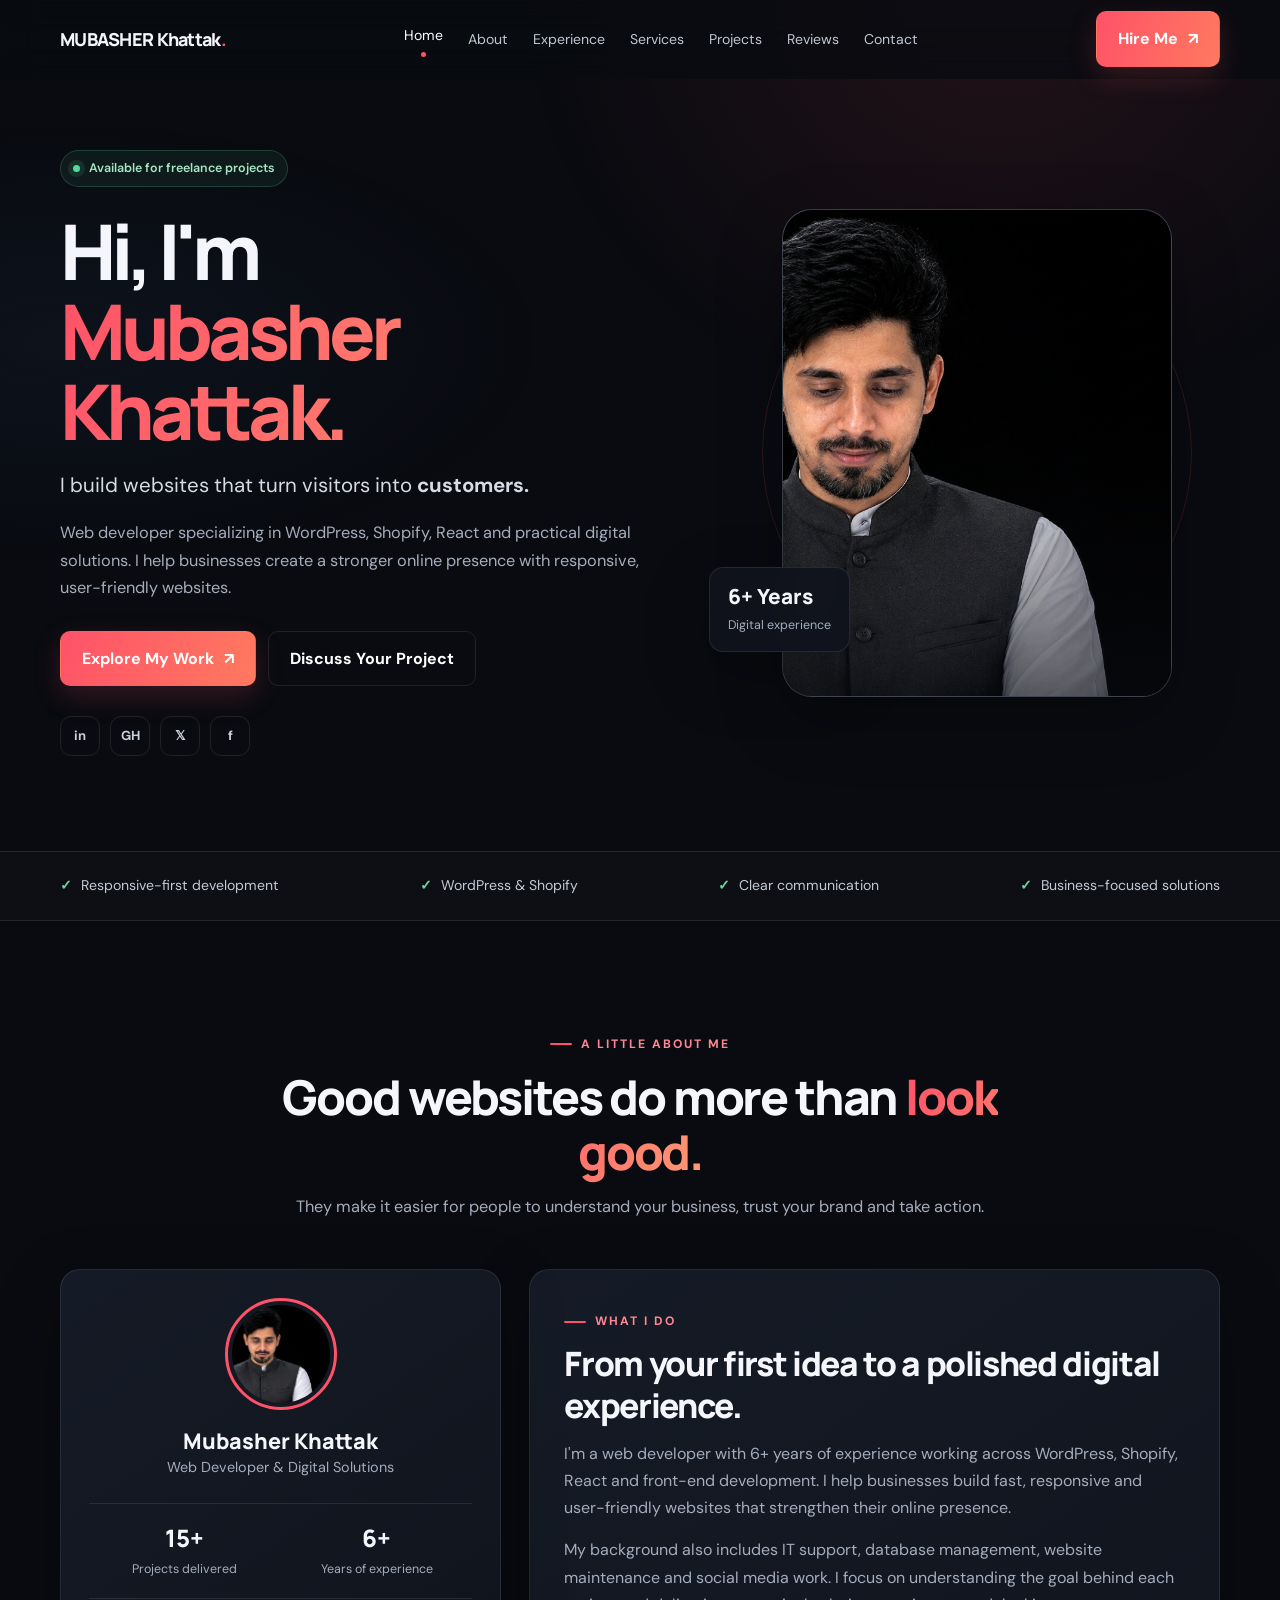
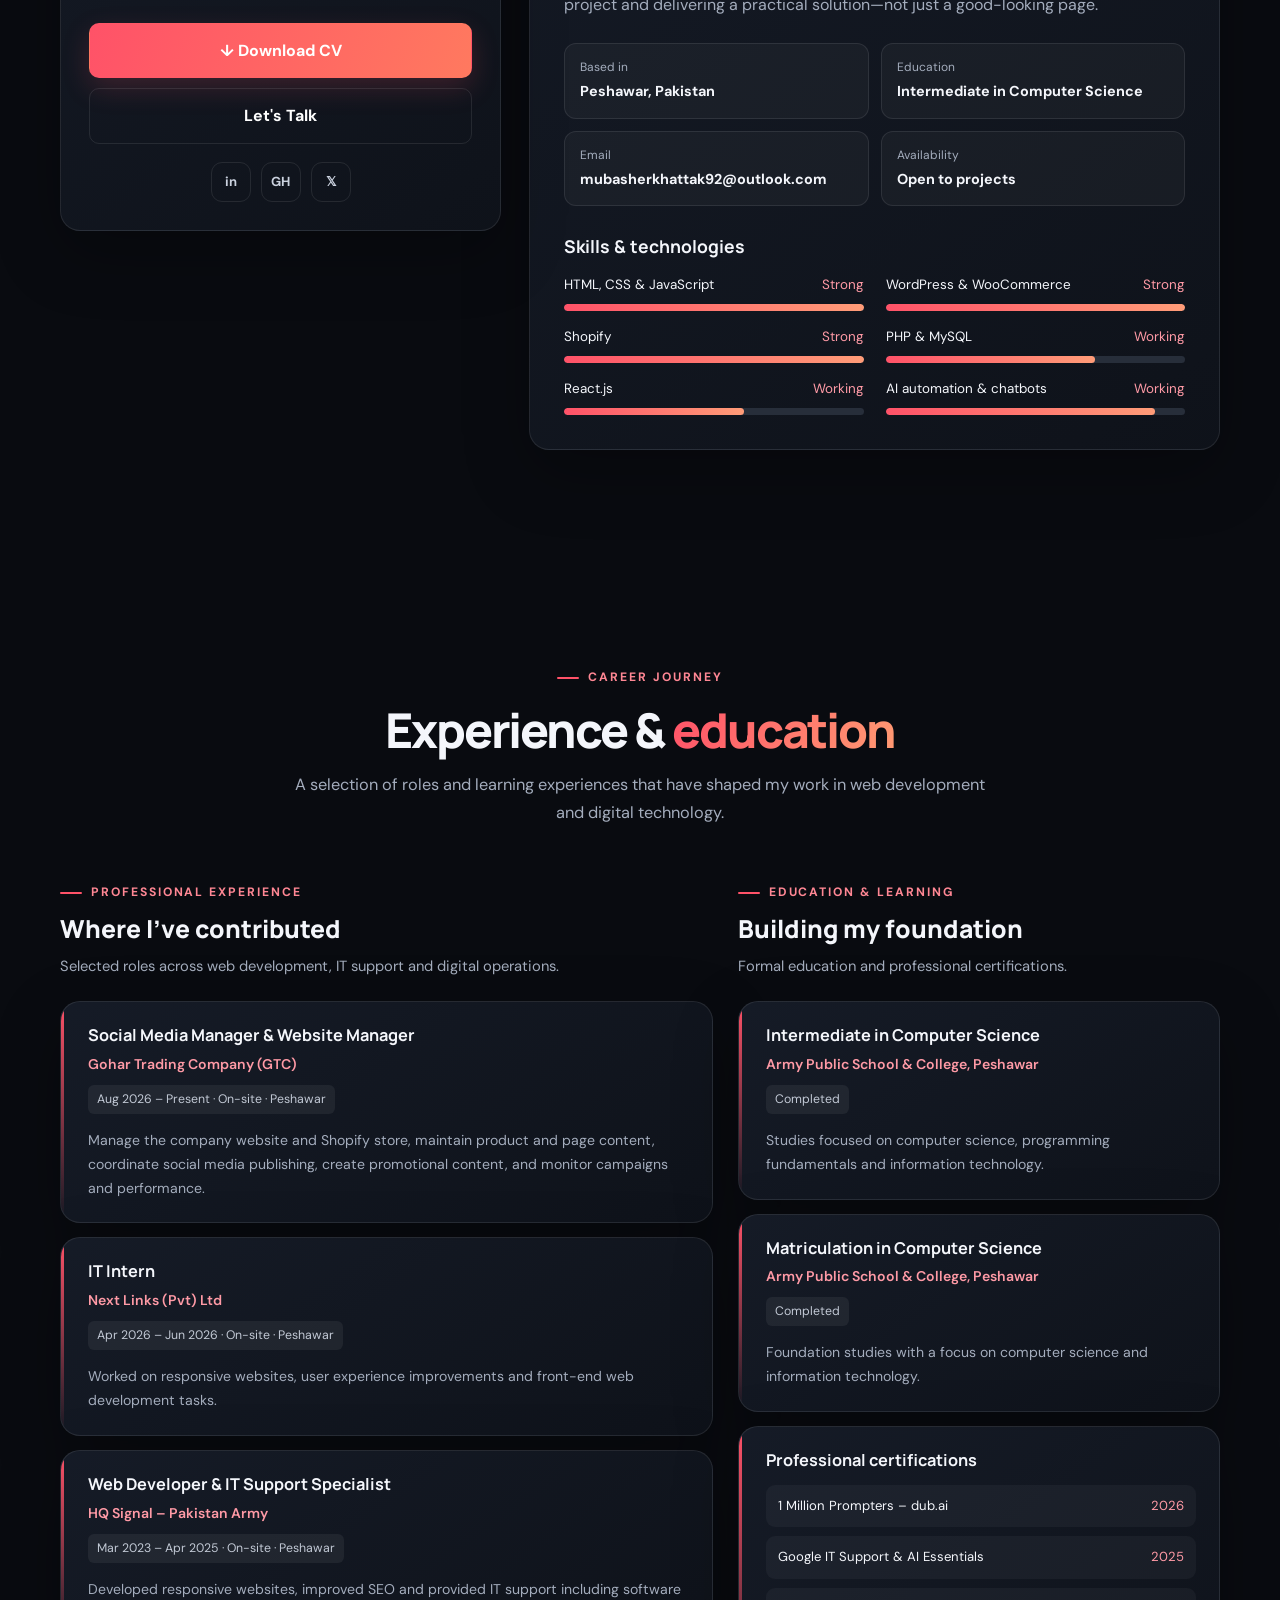
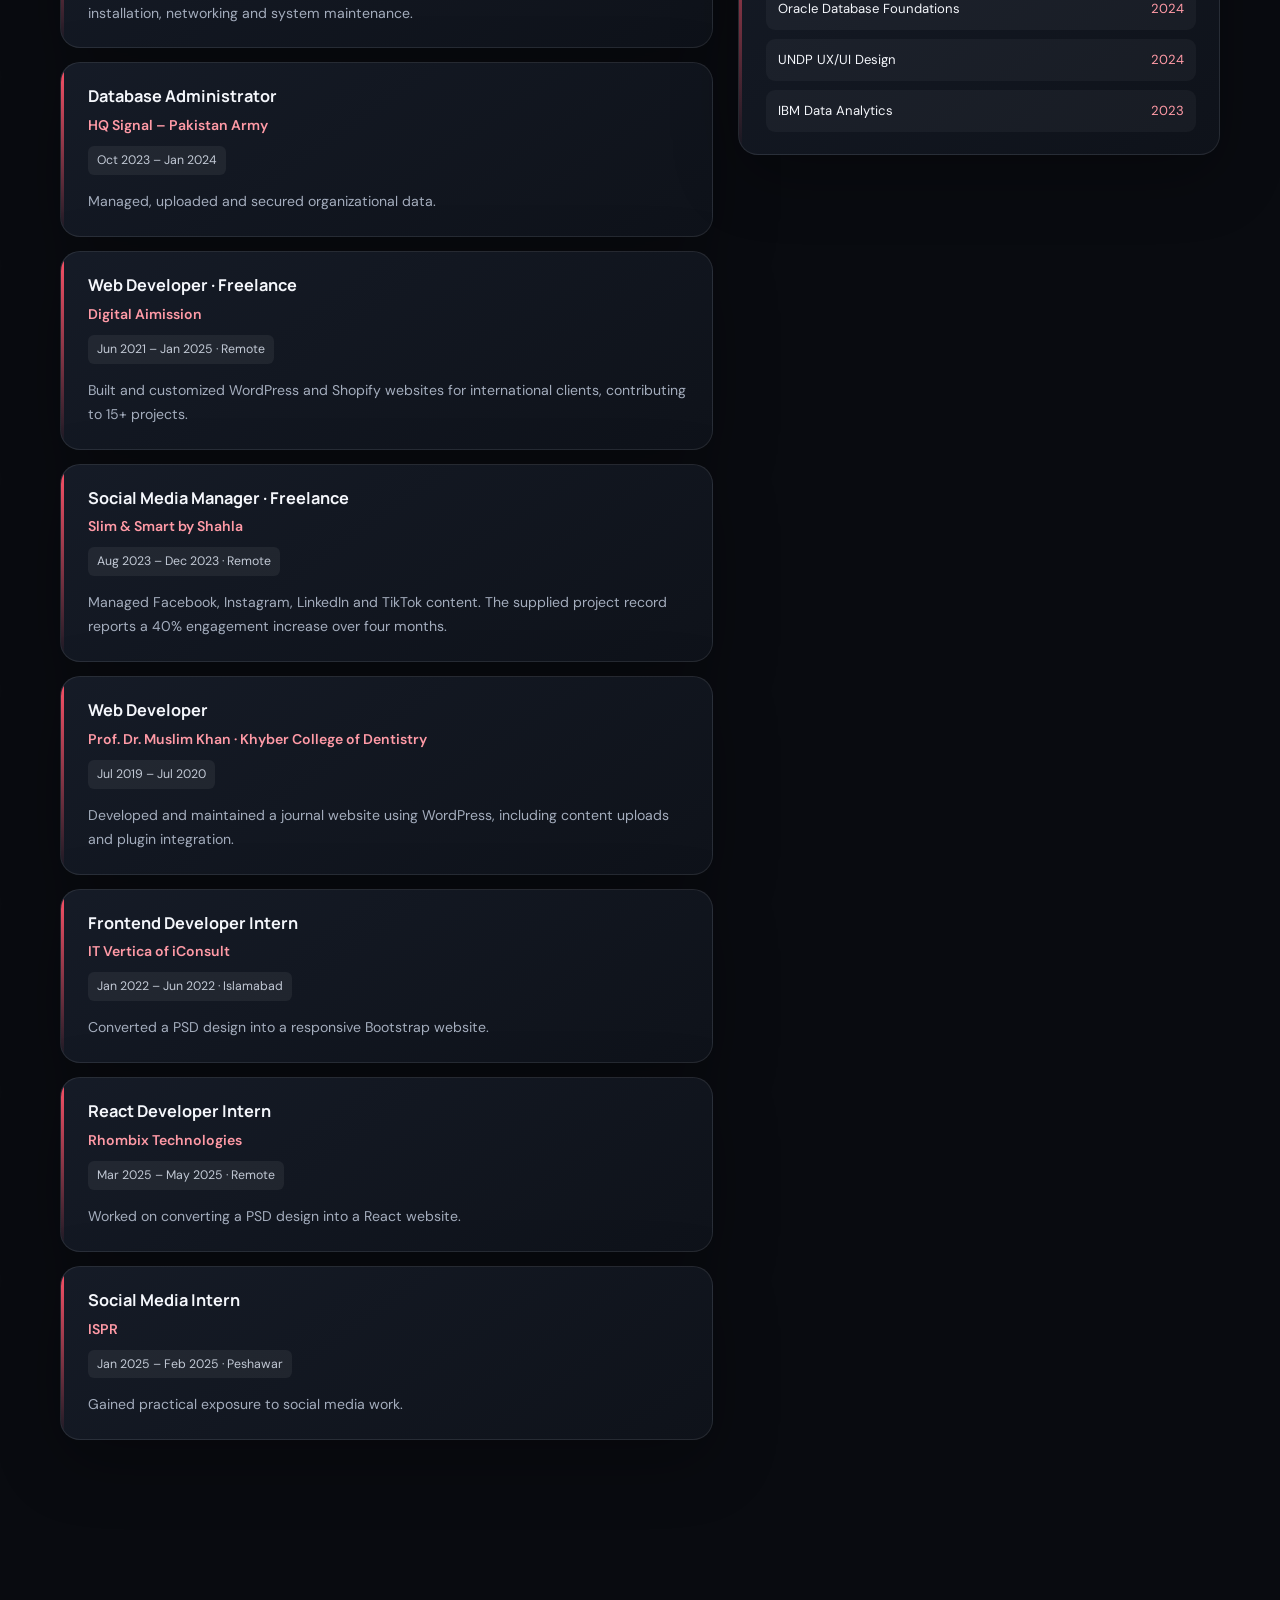
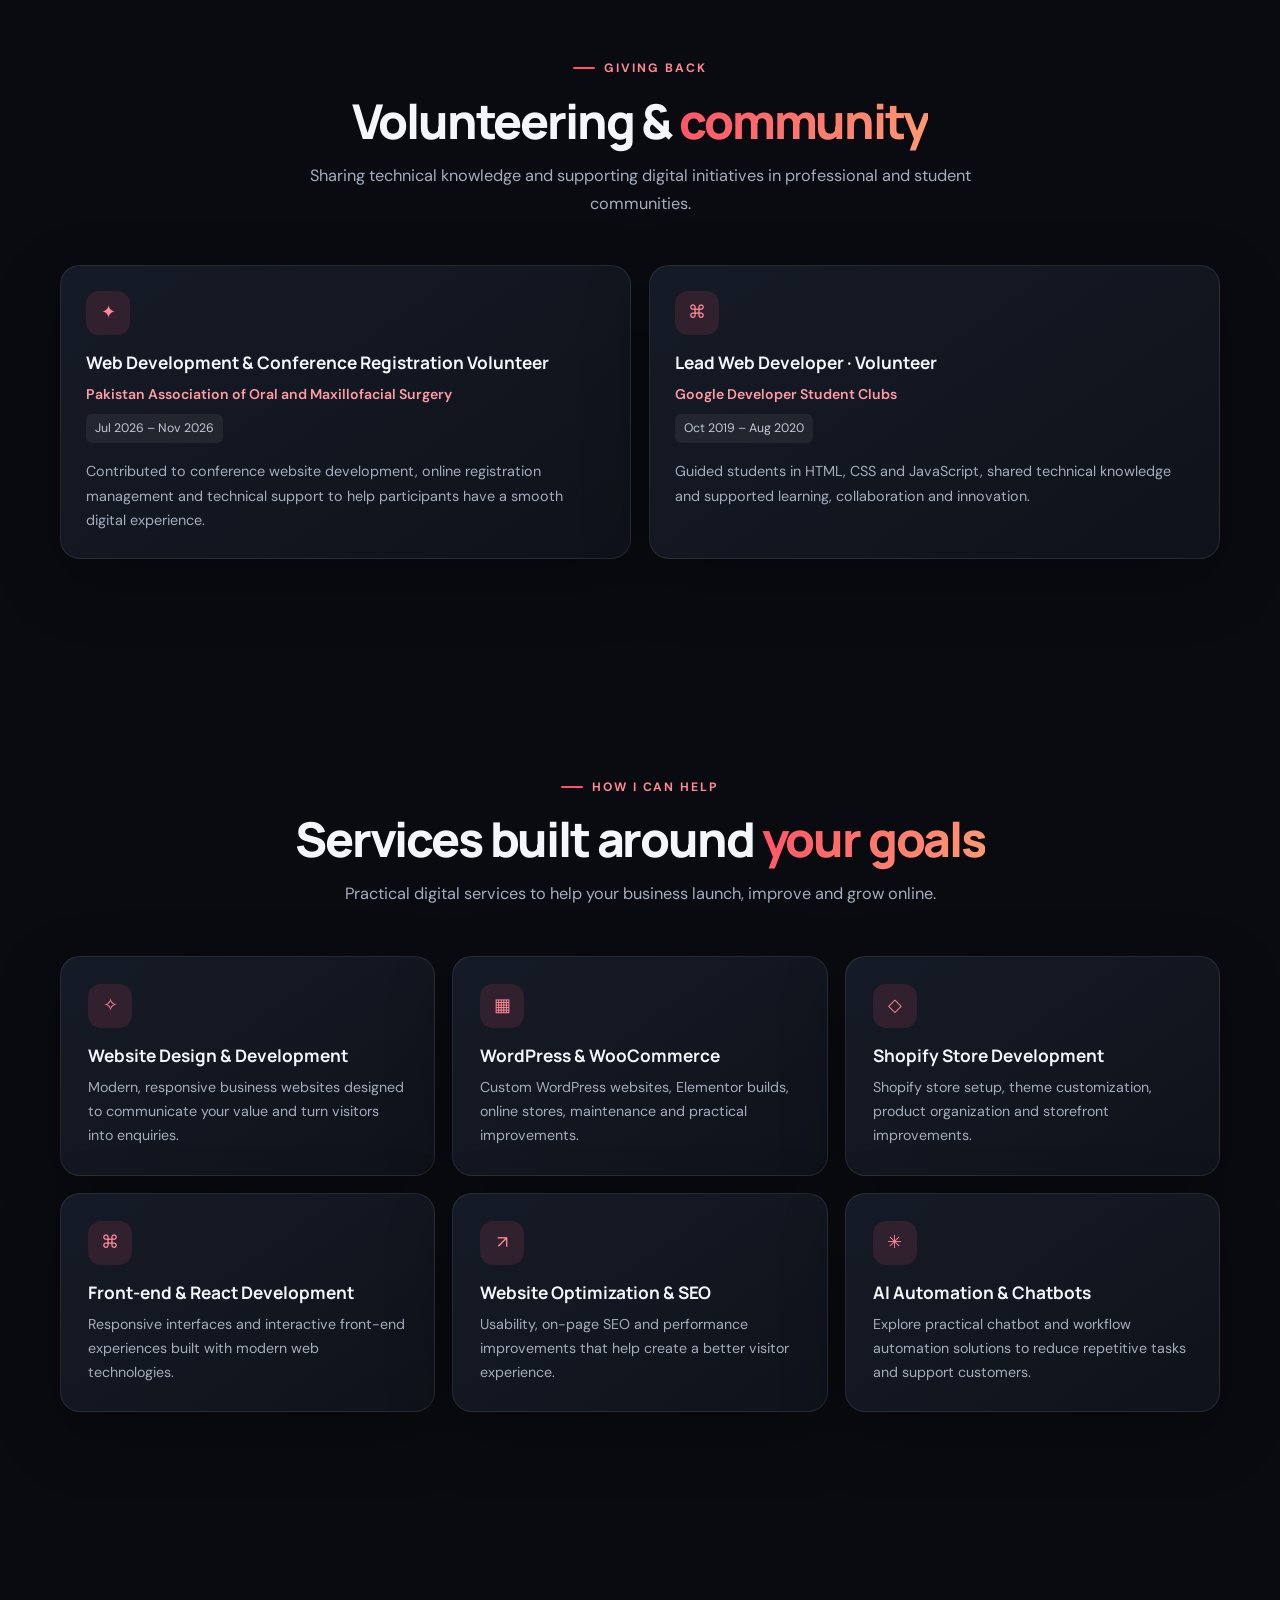
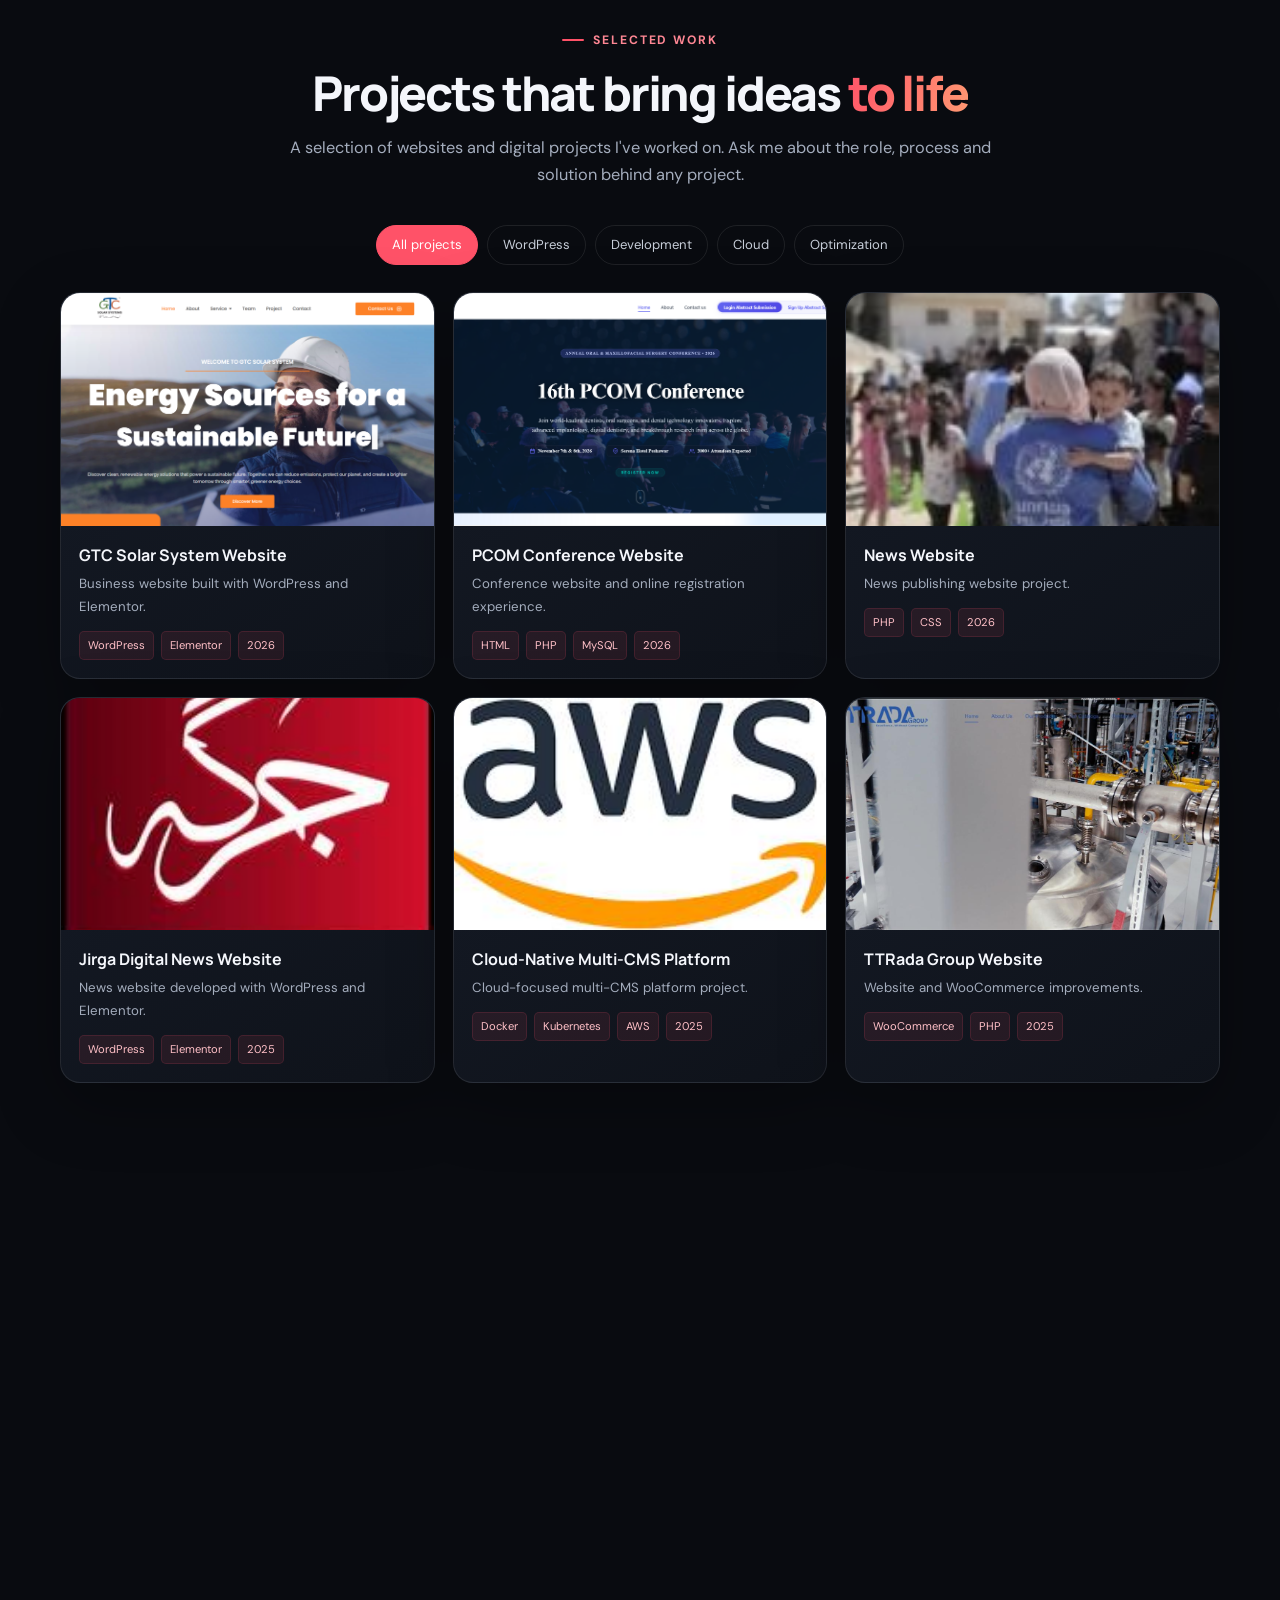
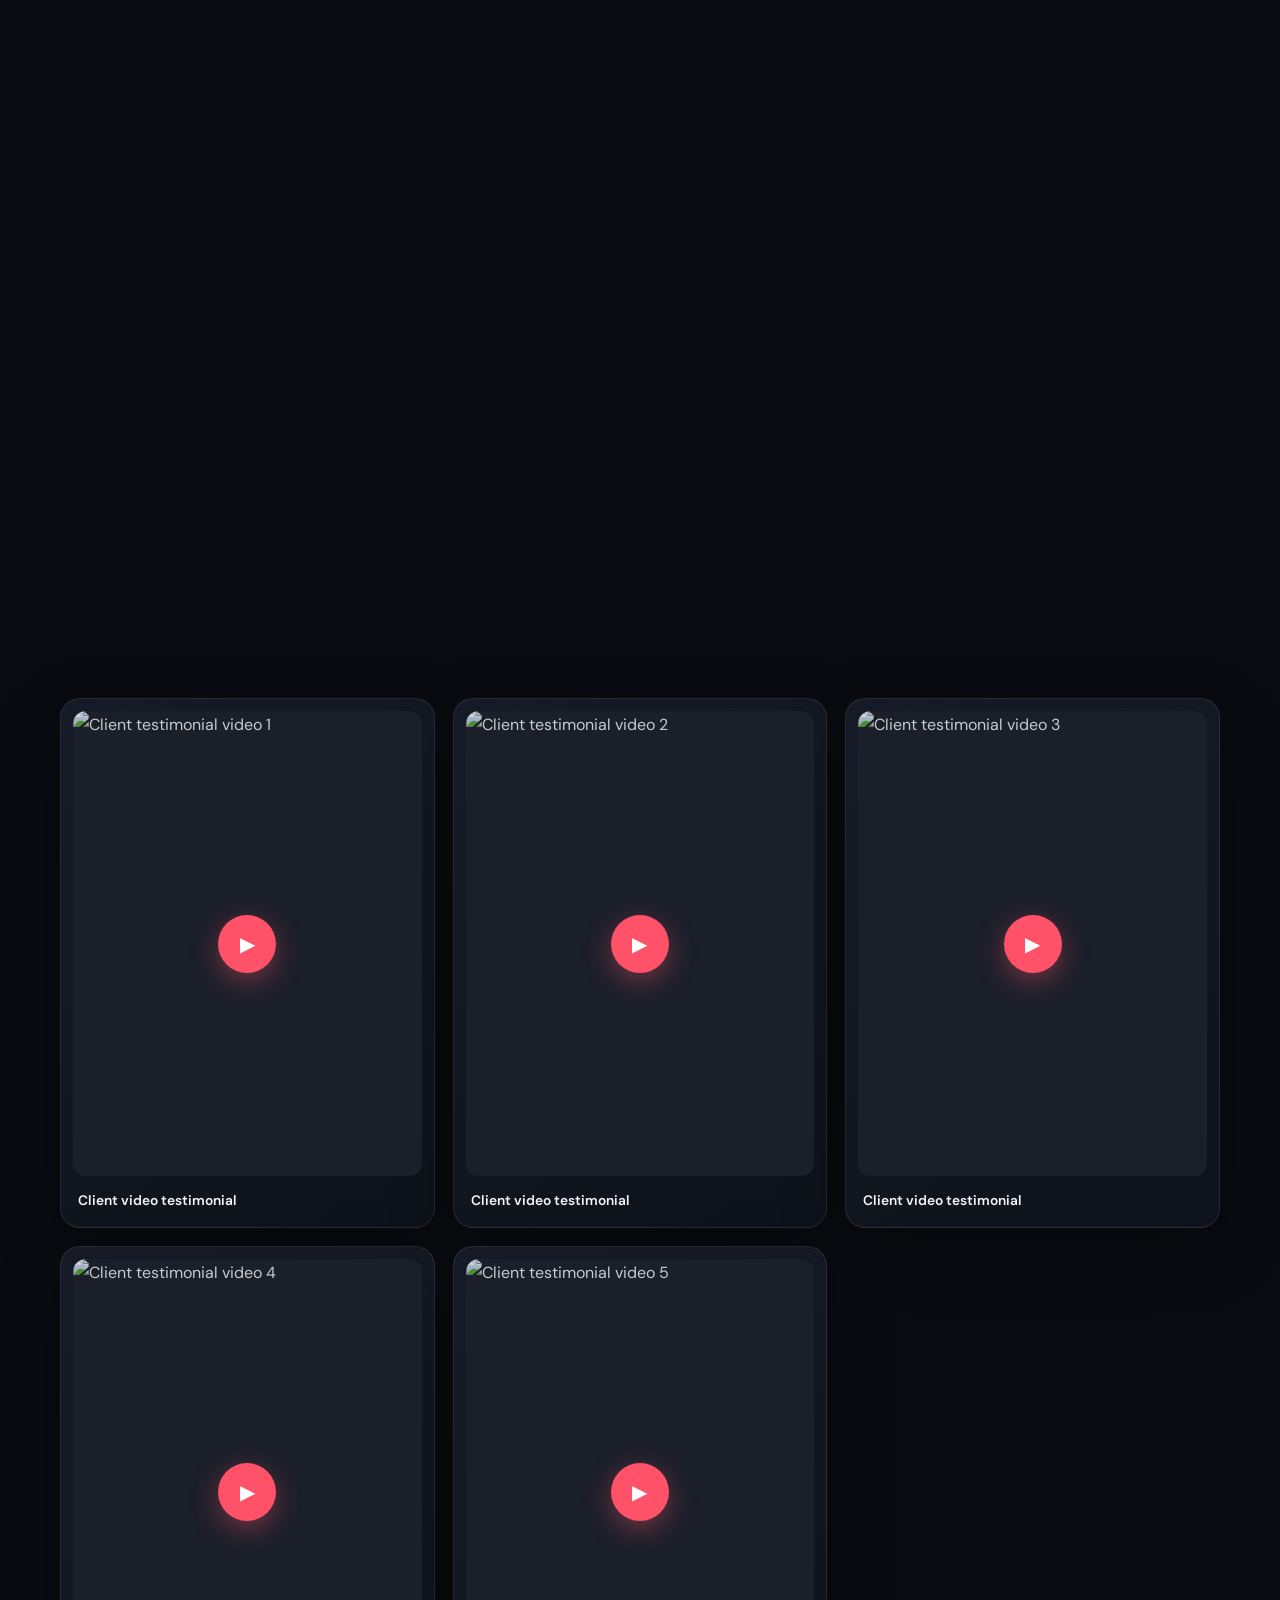
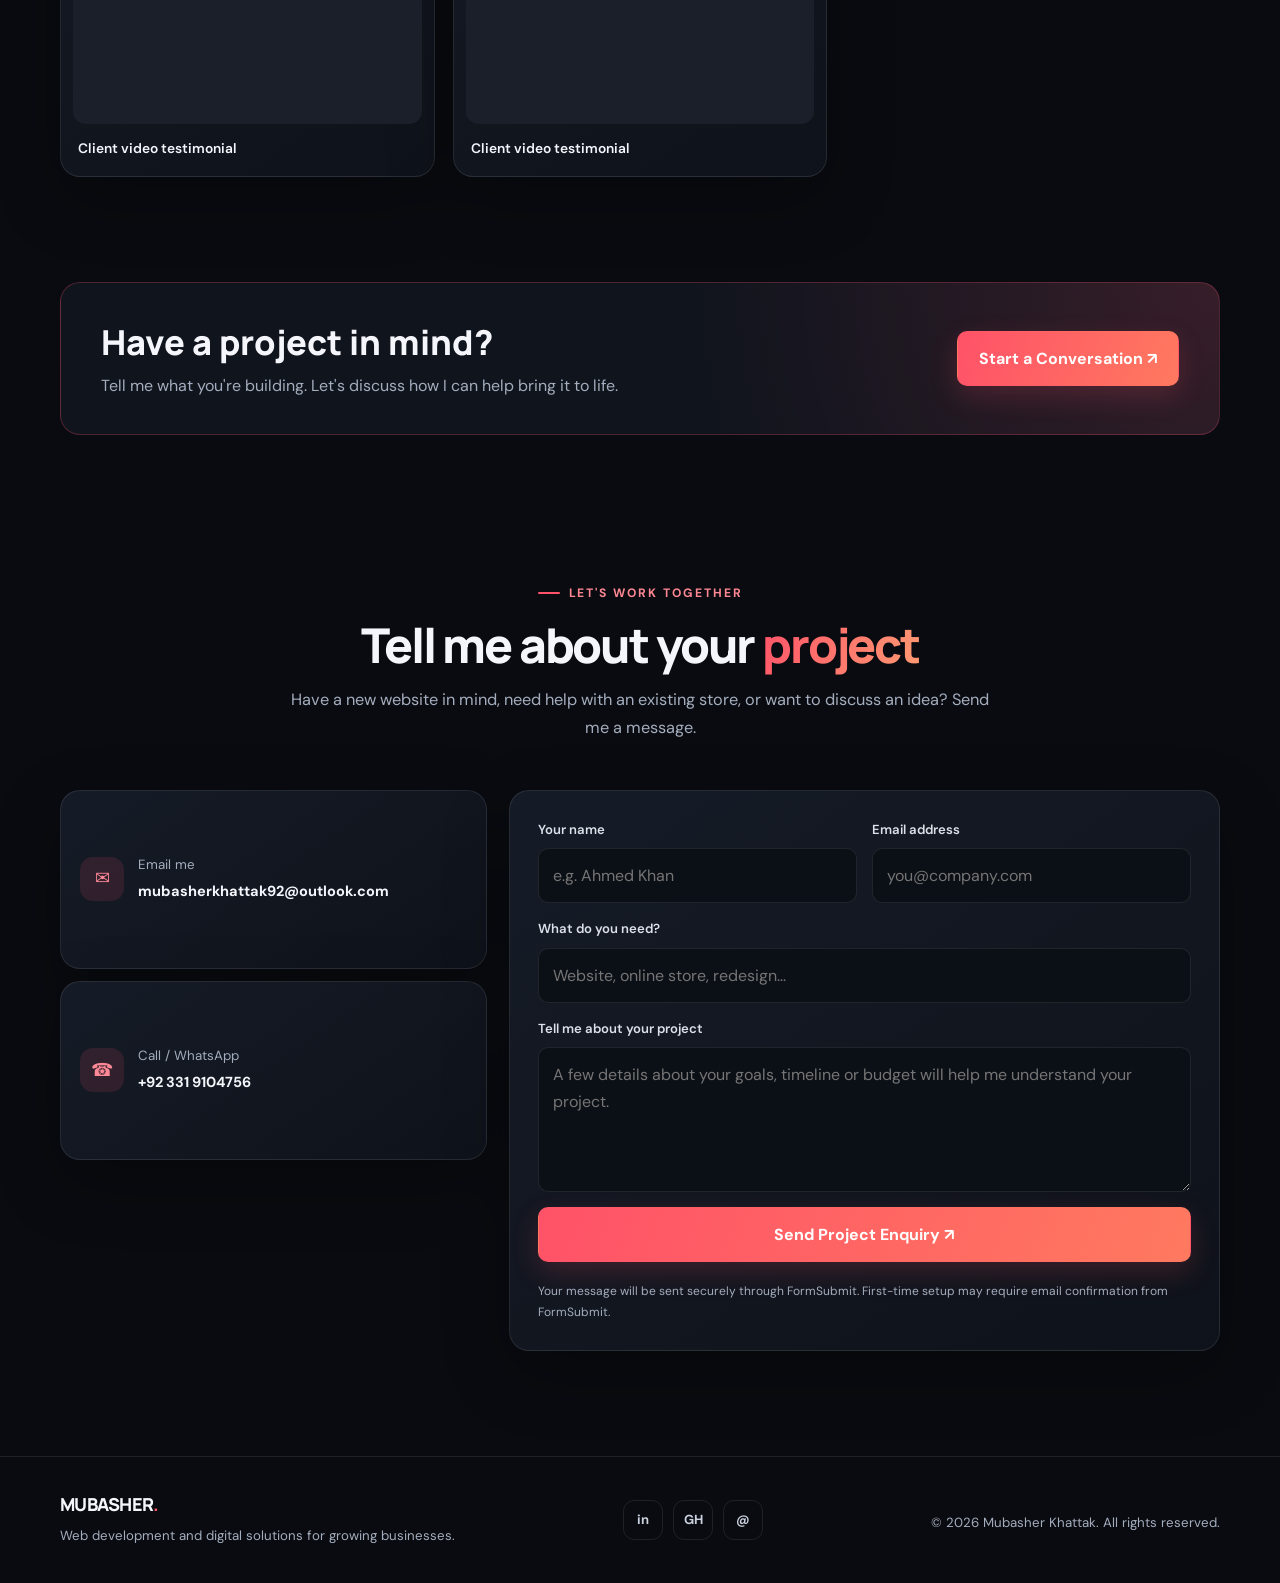
==== commit 6618e28f: "Update index.html" ====
--- a/index.html
+++ b/index.html
@@ -48,7 +48,7 @@
     </div>
     <div class="mk-hero-visual mk-reveal">
       <div class="mk-hero-orbit"></div>
-      <div class="mk-portrait-frame"><img src="assets/img/profile/profile-bg-5.png" alt="Portrait of Mubasher Khattak" fetchpriority="high"></div>
+      <div class="mk-portrait-frame"><img src="assets/img/profile/profile-bg-5.jpg" alt="Portrait of Mubasher Khattak" fetchpriority="high"></div>
       <div class="mk-floating-card"><strong>6+ Years</strong><span>Digital experience</span></div>
     </div>
   </div>
@@ -60,7 +60,7 @@
     <div class="mk-section-head mk-reveal"><span class="mk-eyebrow">A little about me</span><h2>Good websites do more than <span class="mk-gradient">look good.</span></h2><p>They make it easier for people to understand your business, trust your brand and take action.</p></div>
     <div class="mk-about-grid">
       <aside class="mk-card mk-profile-card mk-reveal">
-        <div class="mk-avatar"><img src="assets/img/profile/profile-bg-5.png" alt="Mubasher Khattak"></div>
+        <div class="mk-avatar"><img src="assets/img/profile/profile-bg-5.jpg" alt="Mubasher Khattak"></div>
         <h3>Mubasher Khattak</h3><div class="mk-role">Web Developer & Digital Solutions</div>
         <div class="mk-stats"><div><strong>15+</strong><span>Projects delivered</span></div><div><strong>6+</strong><span>Years of experience</span></div></div>
         <div class="mk-profile-actions"><a class="mk-btn" href="./Mubasher_Khattak_CV.pdf" download>↓ Download CV</a><a class="mk-btn mk-btn-outline" href="#contact">Let's Talk</a></div>
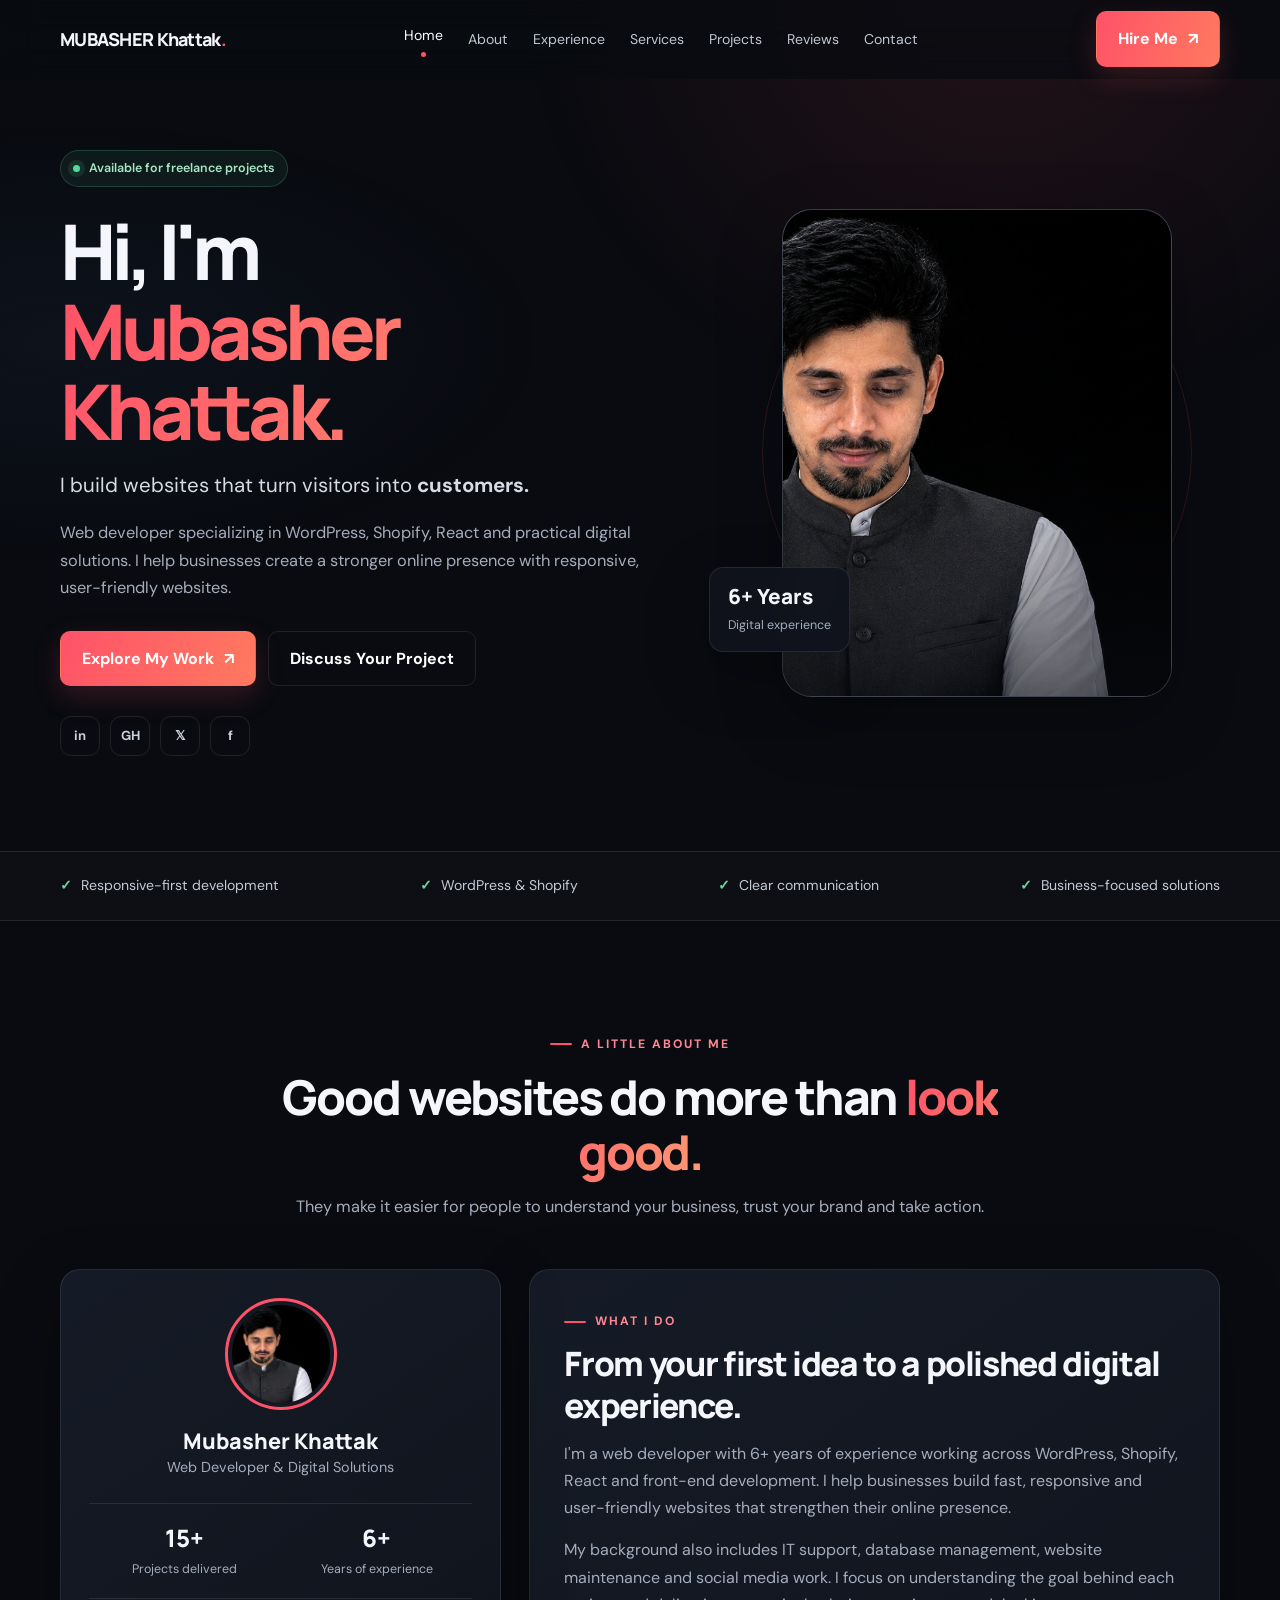
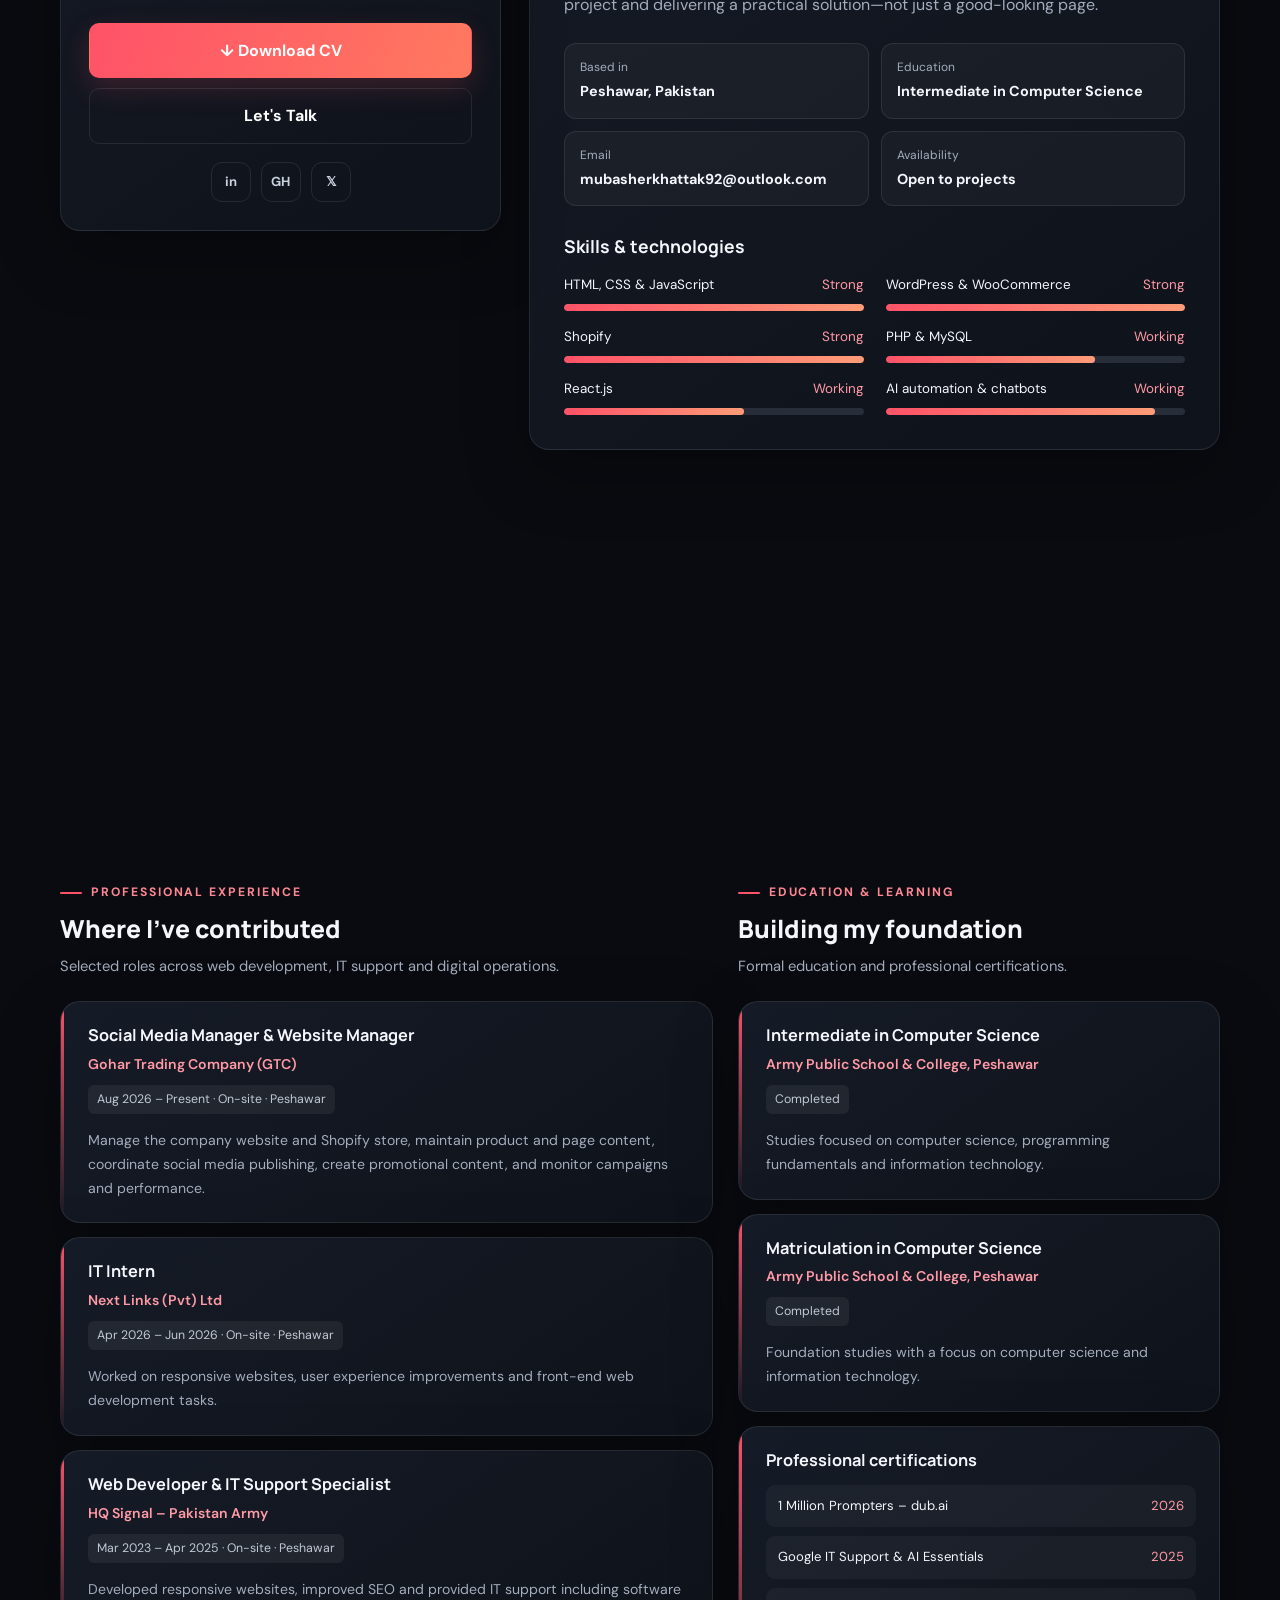
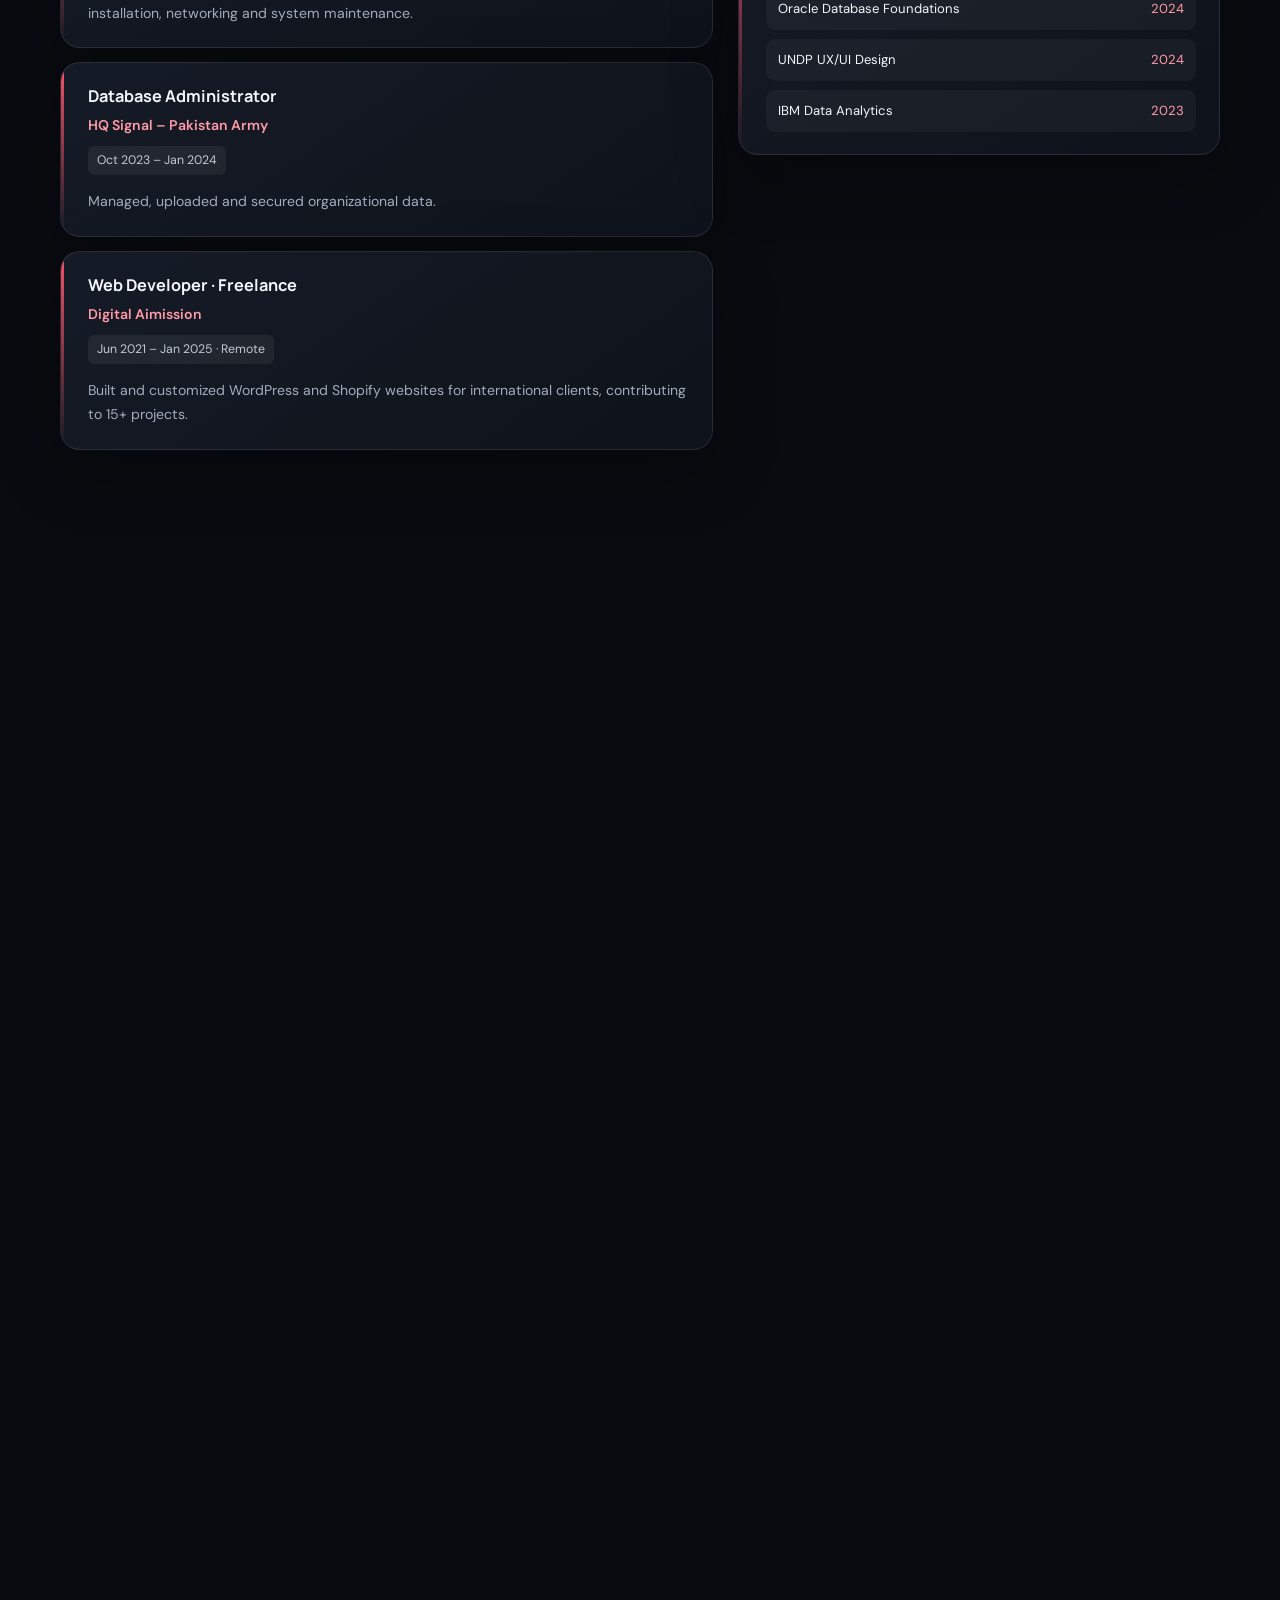
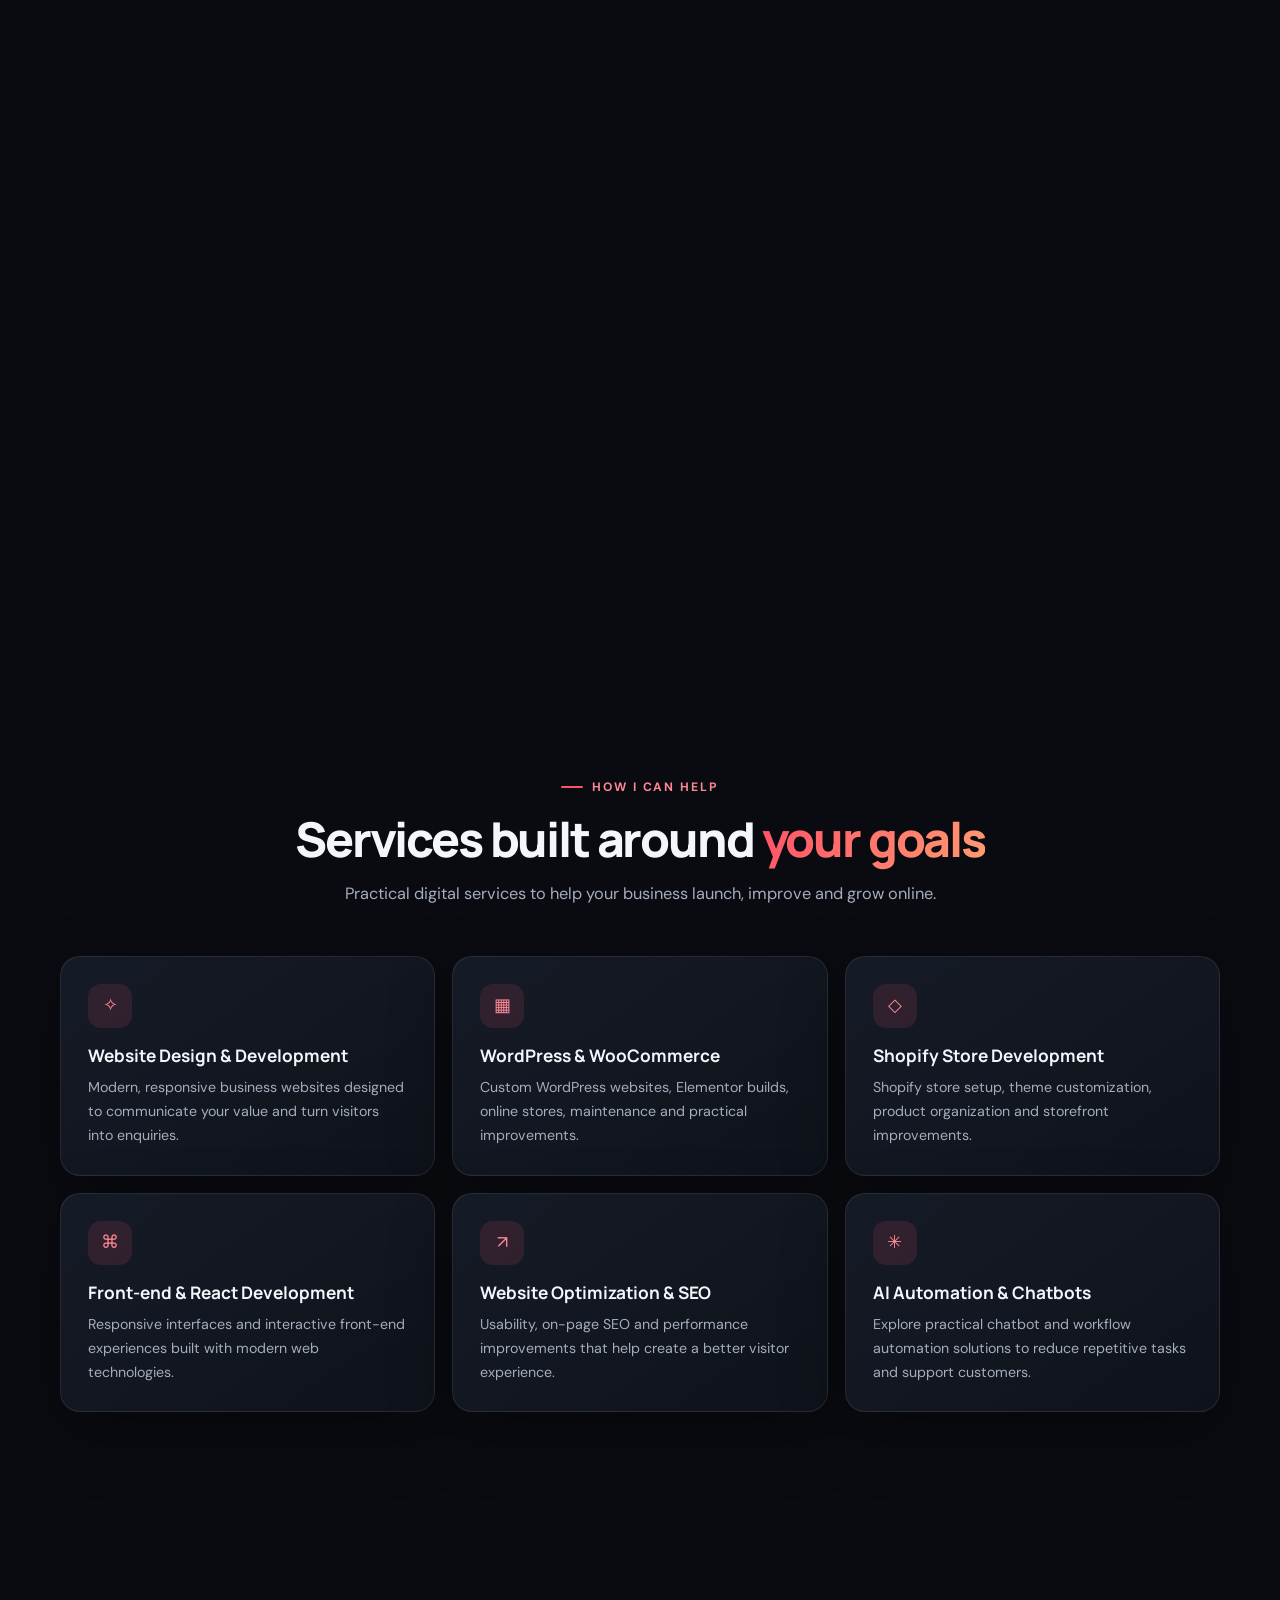
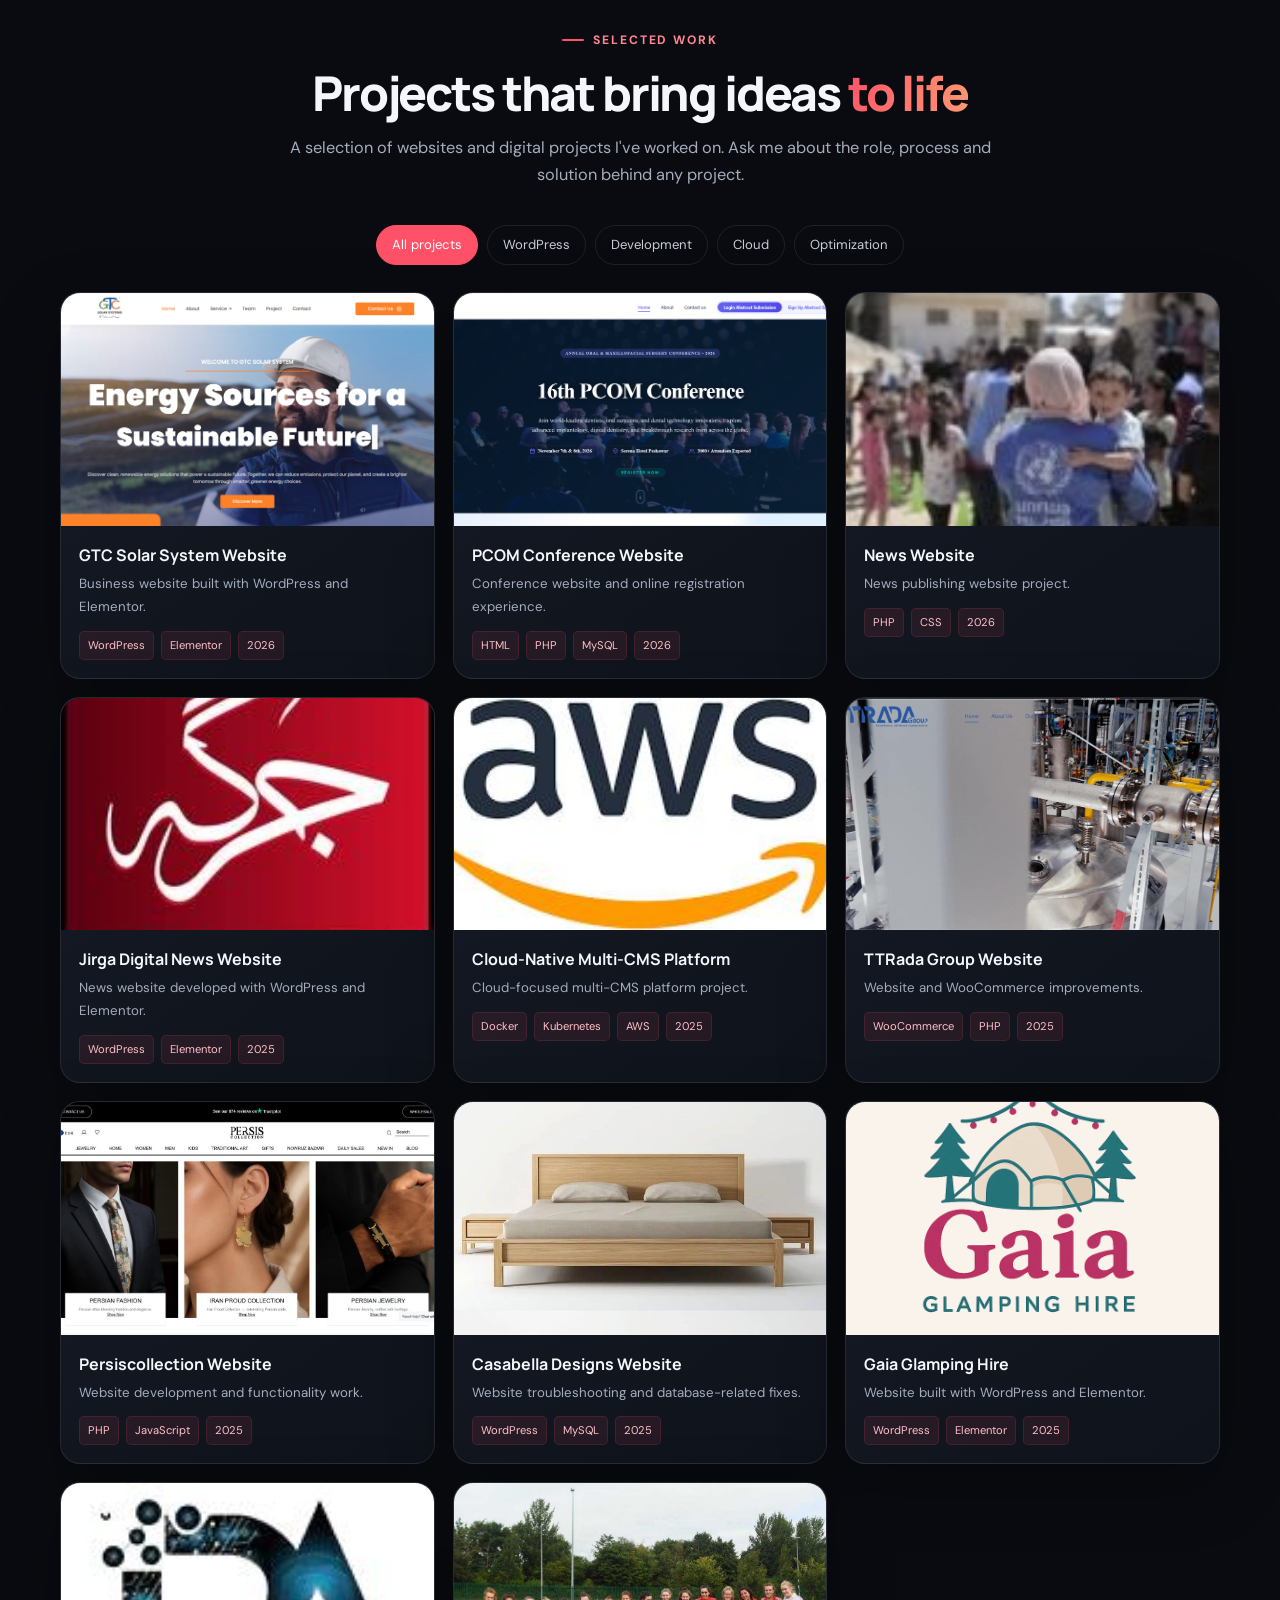
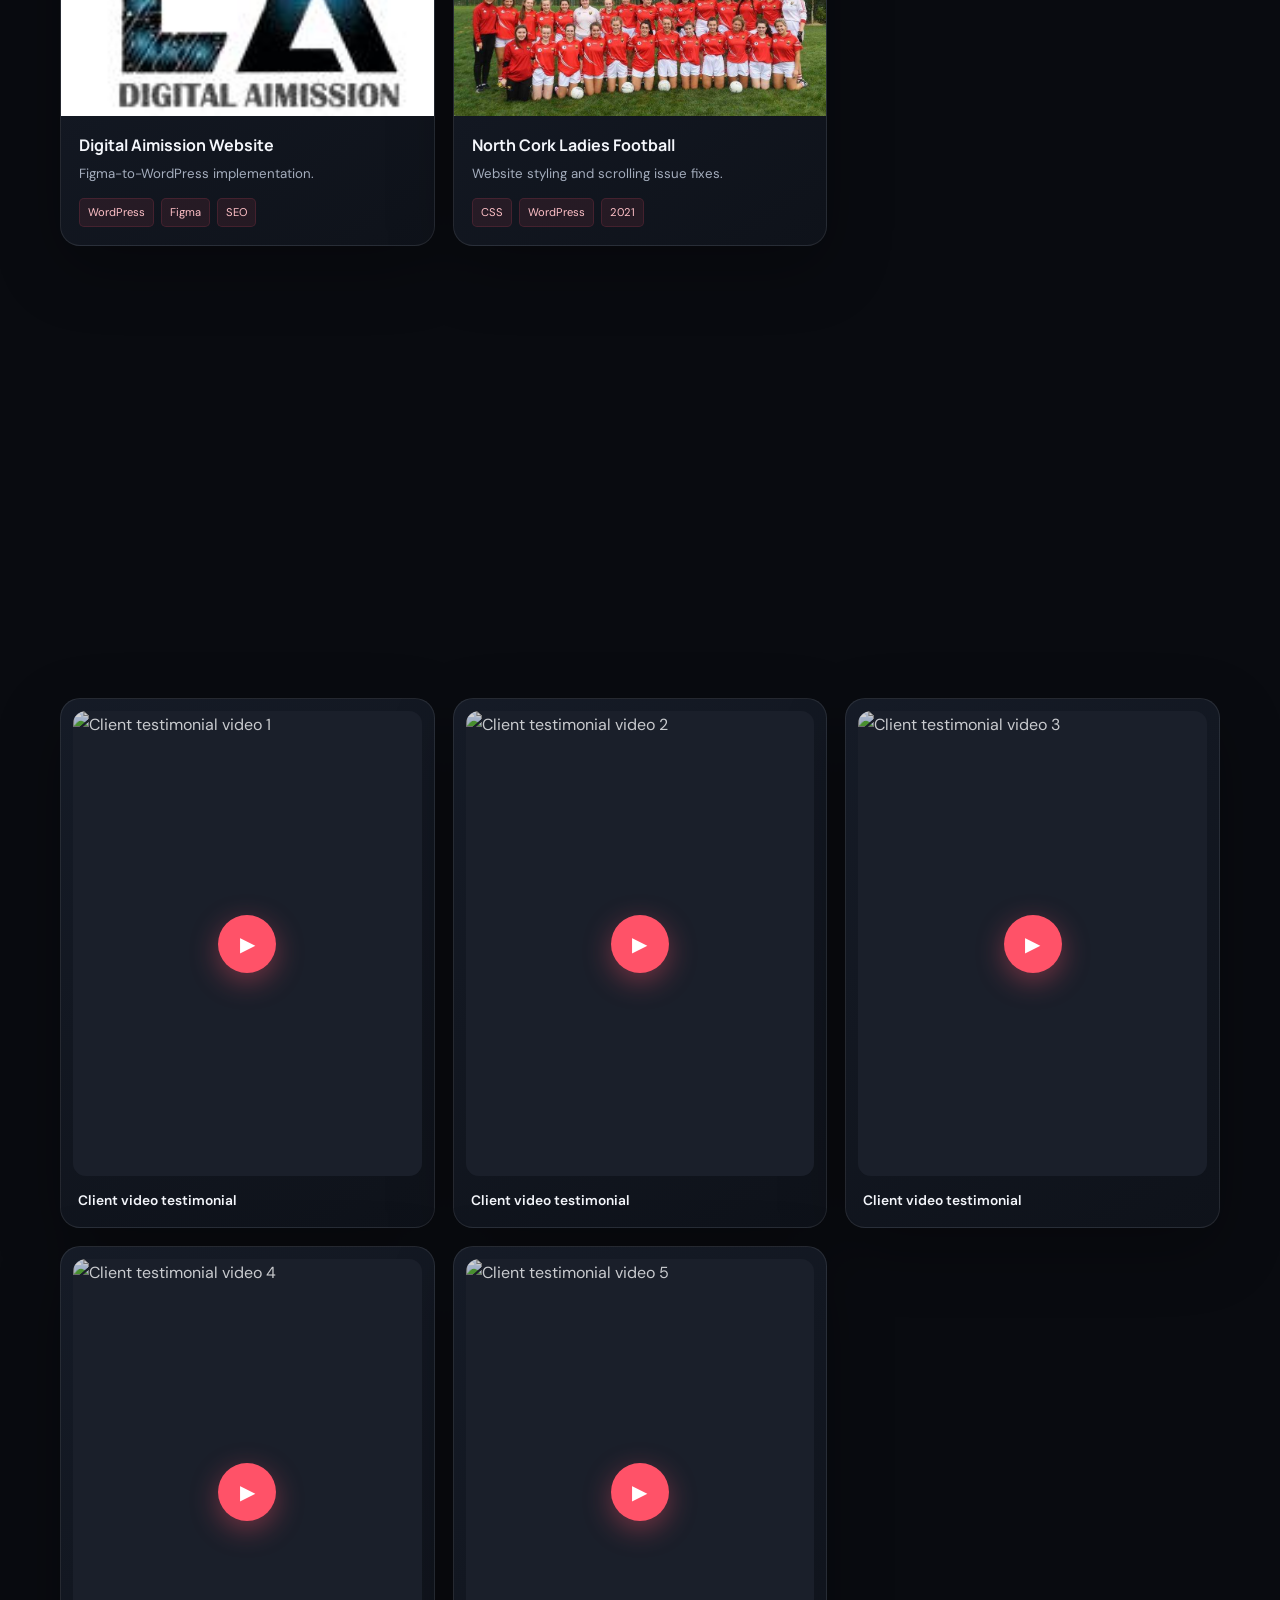
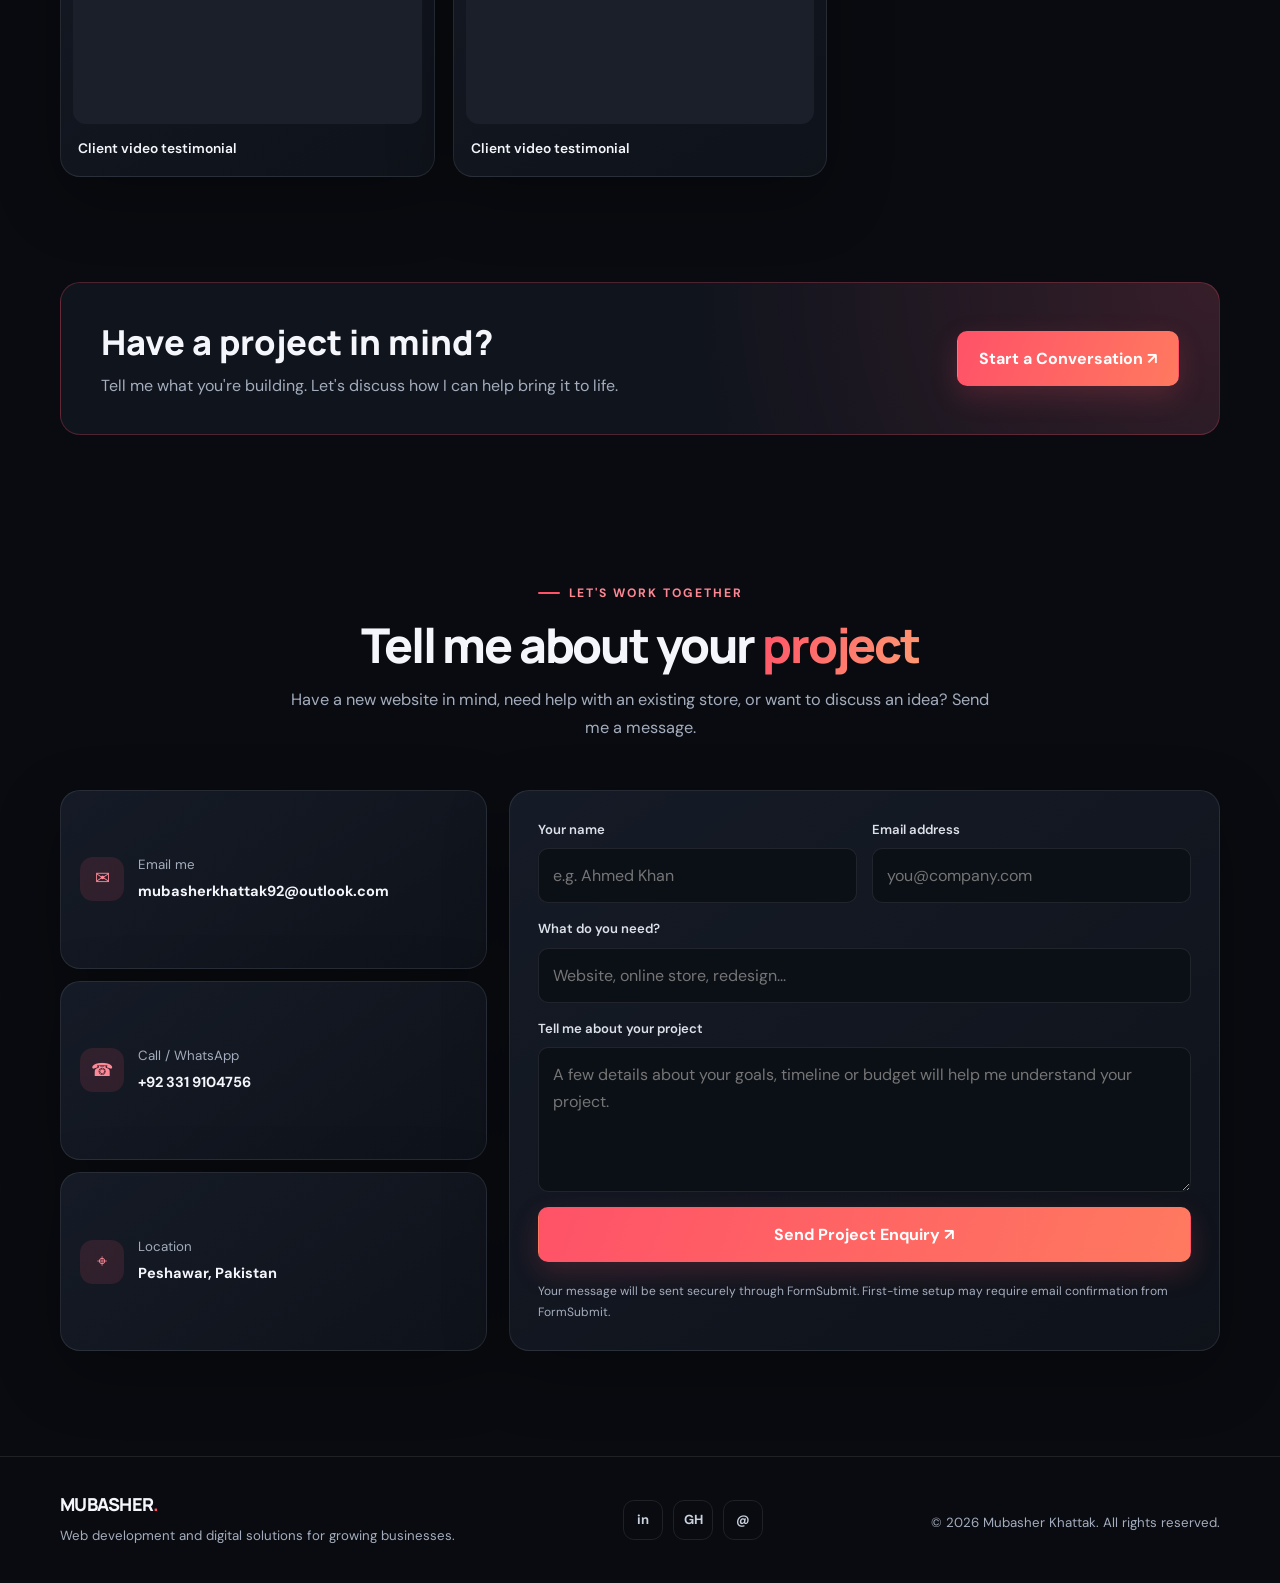
==== commit c5a8eae5: "Update index.html" ====
--- a/index.html
+++ b/index.html
@@ -48,7 +48,7 @@
     </div>
     <div class="mk-hero-visual mk-reveal">
       <div class="mk-hero-orbit"></div>
-      <div class="mk-portrait-frame"><img src="assets/img/profile/profile-bg-5.jpg" alt="Portrait of Mubasher Khattak" fetchpriority="high"></div>
+      <div class="mk-portrait-frame"><img src="assets/img/profile/profile-bg-6.jpg" alt="Portrait of Mubasher Khattak" fetchpriority="high"></div>
       <div class="mk-floating-card"><strong>6+ Years</strong><span>Digital experience</span></div>
     </div>
   </div>
@@ -60,7 +60,7 @@
     <div class="mk-section-head mk-reveal"><span class="mk-eyebrow">A little about me</span><h2>Good websites do more than <span class="mk-gradient">look good.</span></h2><p>They make it easier for people to understand your business, trust your brand and take action.</p></div>
     <div class="mk-about-grid">
       <aside class="mk-card mk-profile-card mk-reveal">
-        <div class="mk-avatar"><img src="assets/img/profile/profile-bg-5.jpg" alt="Mubasher Khattak"></div>
+        <div class="mk-avatar"><img src="assets/img/profile/profile-bg-6.jpg" alt="Mubasher Khattak"></div>
         <h3>Mubasher Khattak</h3><div class="mk-role">Web Developer & Digital Solutions</div>
         <div class="mk-stats"><div><strong>15+</strong><span>Projects delivered</span></div><div><strong>6+</strong><span>Years of experience</span></div></div>
         <div class="mk-profile-actions"><a class="mk-btn" href="./Mubasher_Khattak_CV.pdf" download>↓ Download CV</a><a class="mk-btn mk-btn-outline" href="#contact">Let's Talk</a></div>
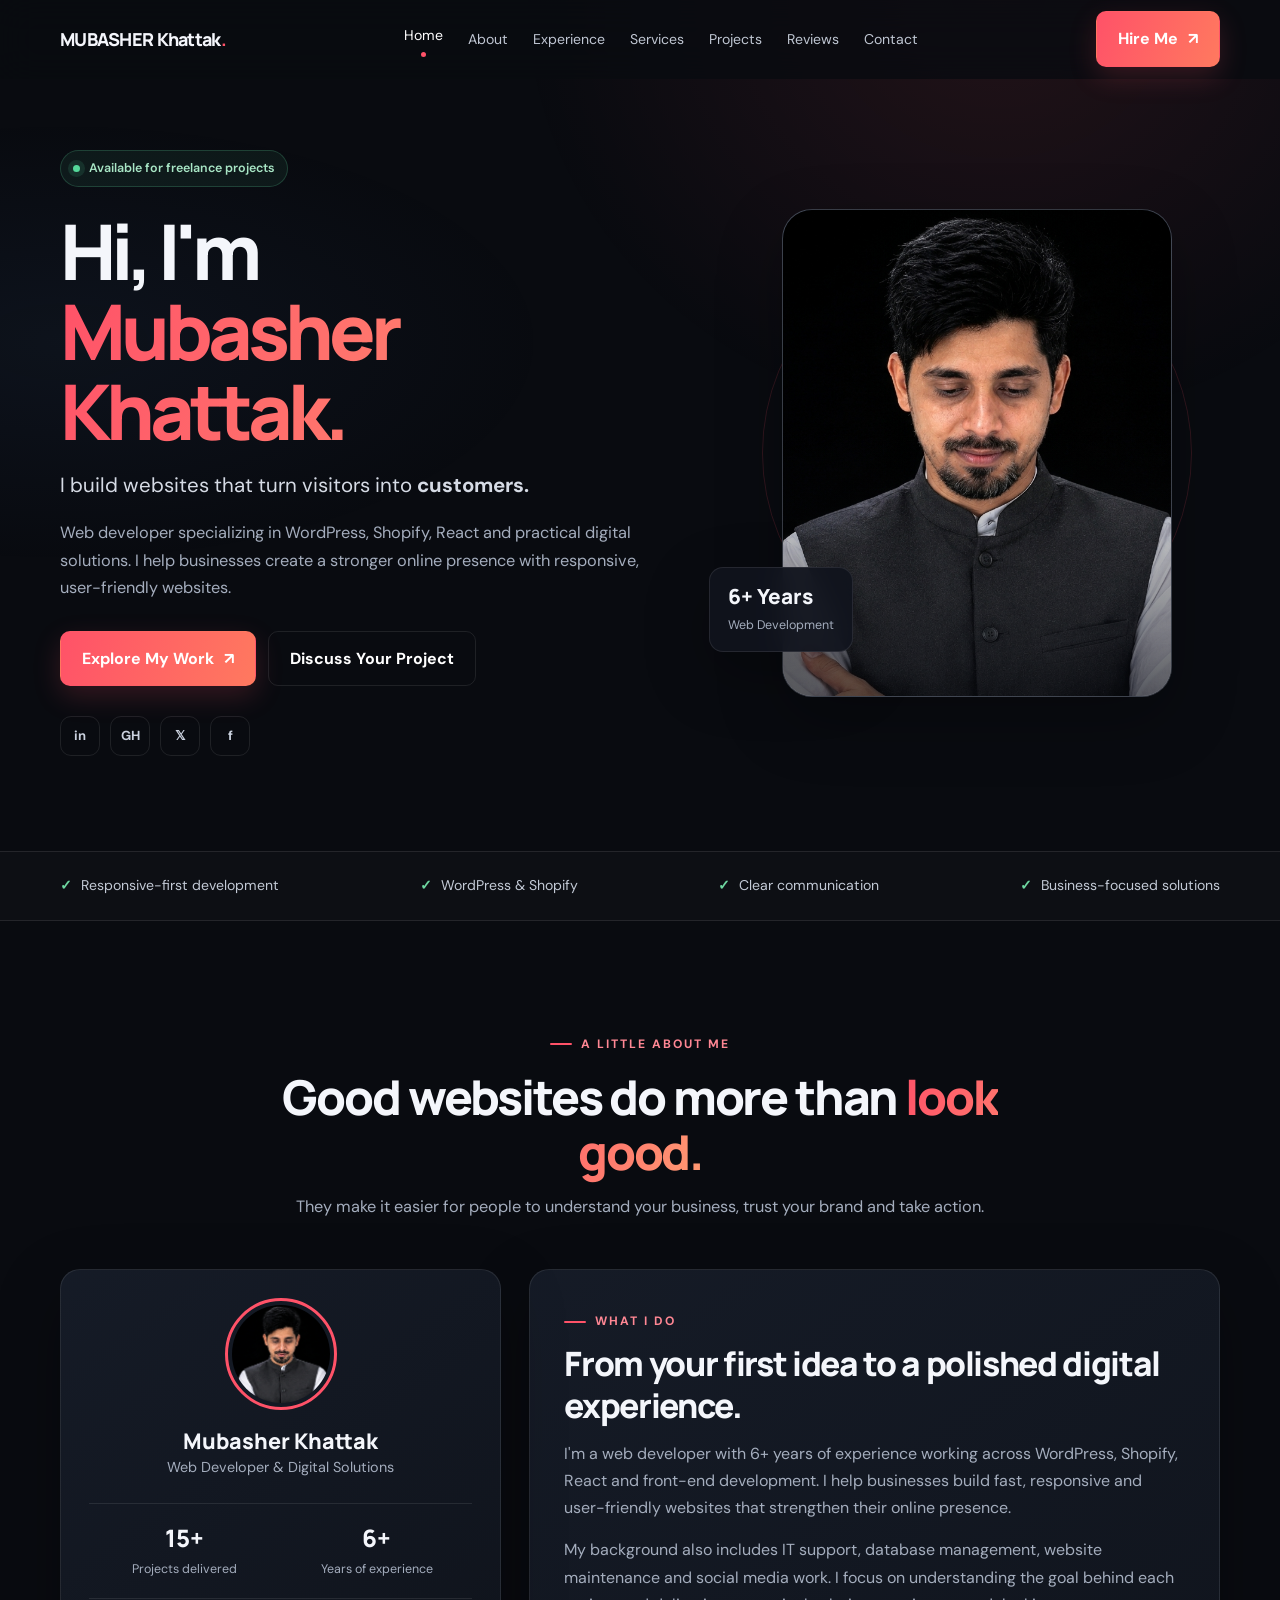
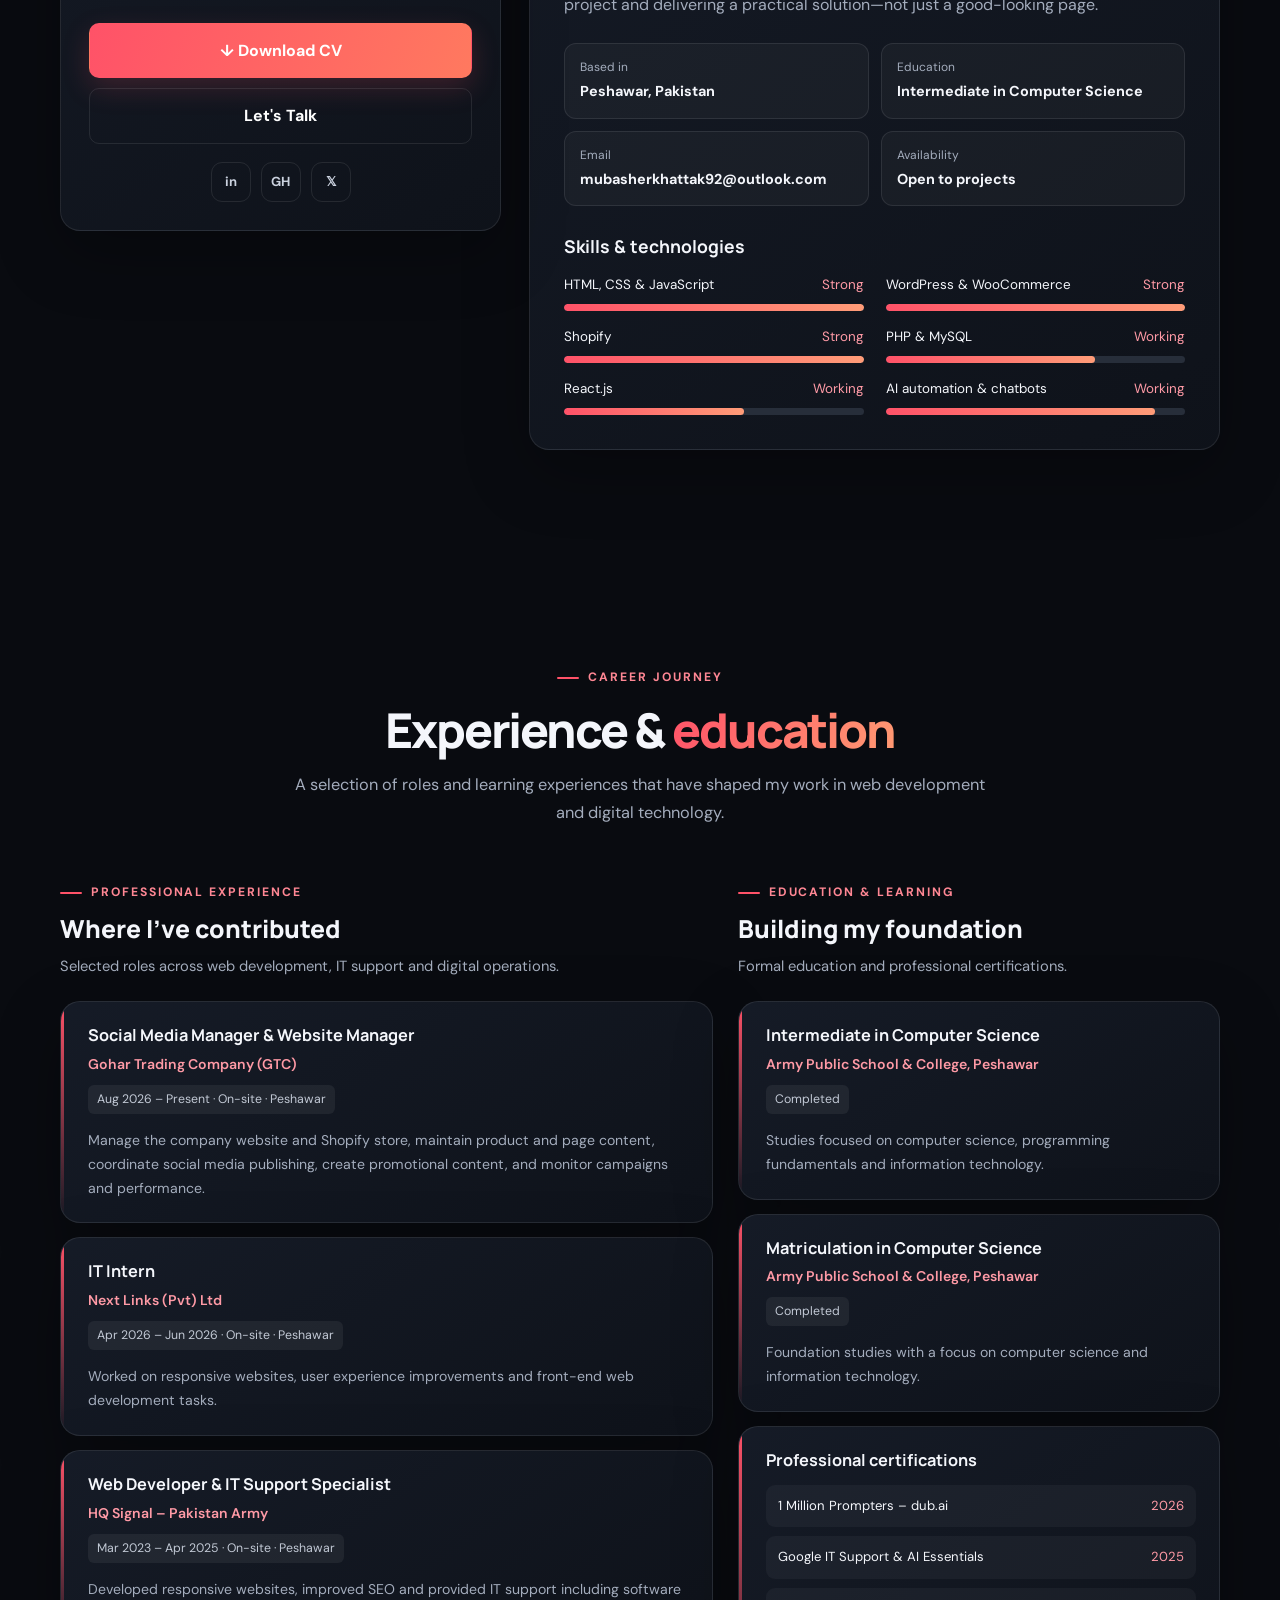
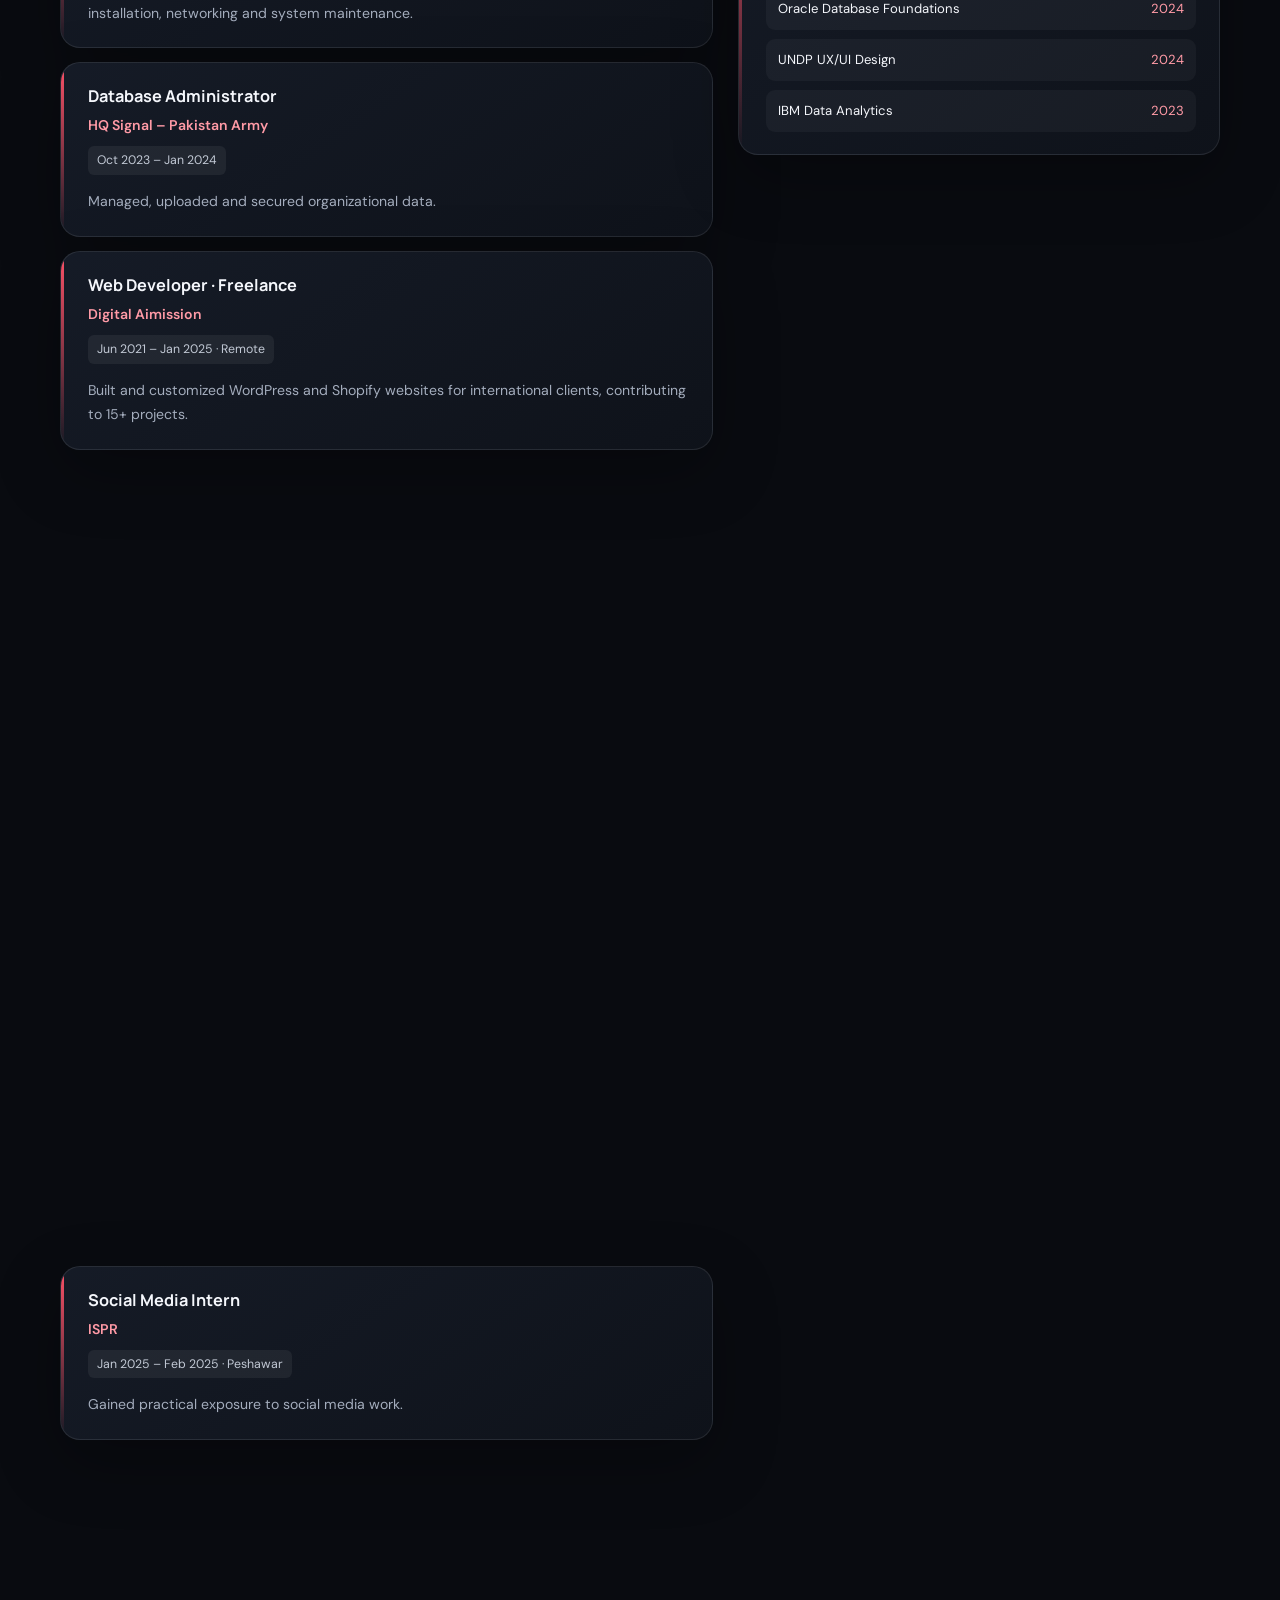
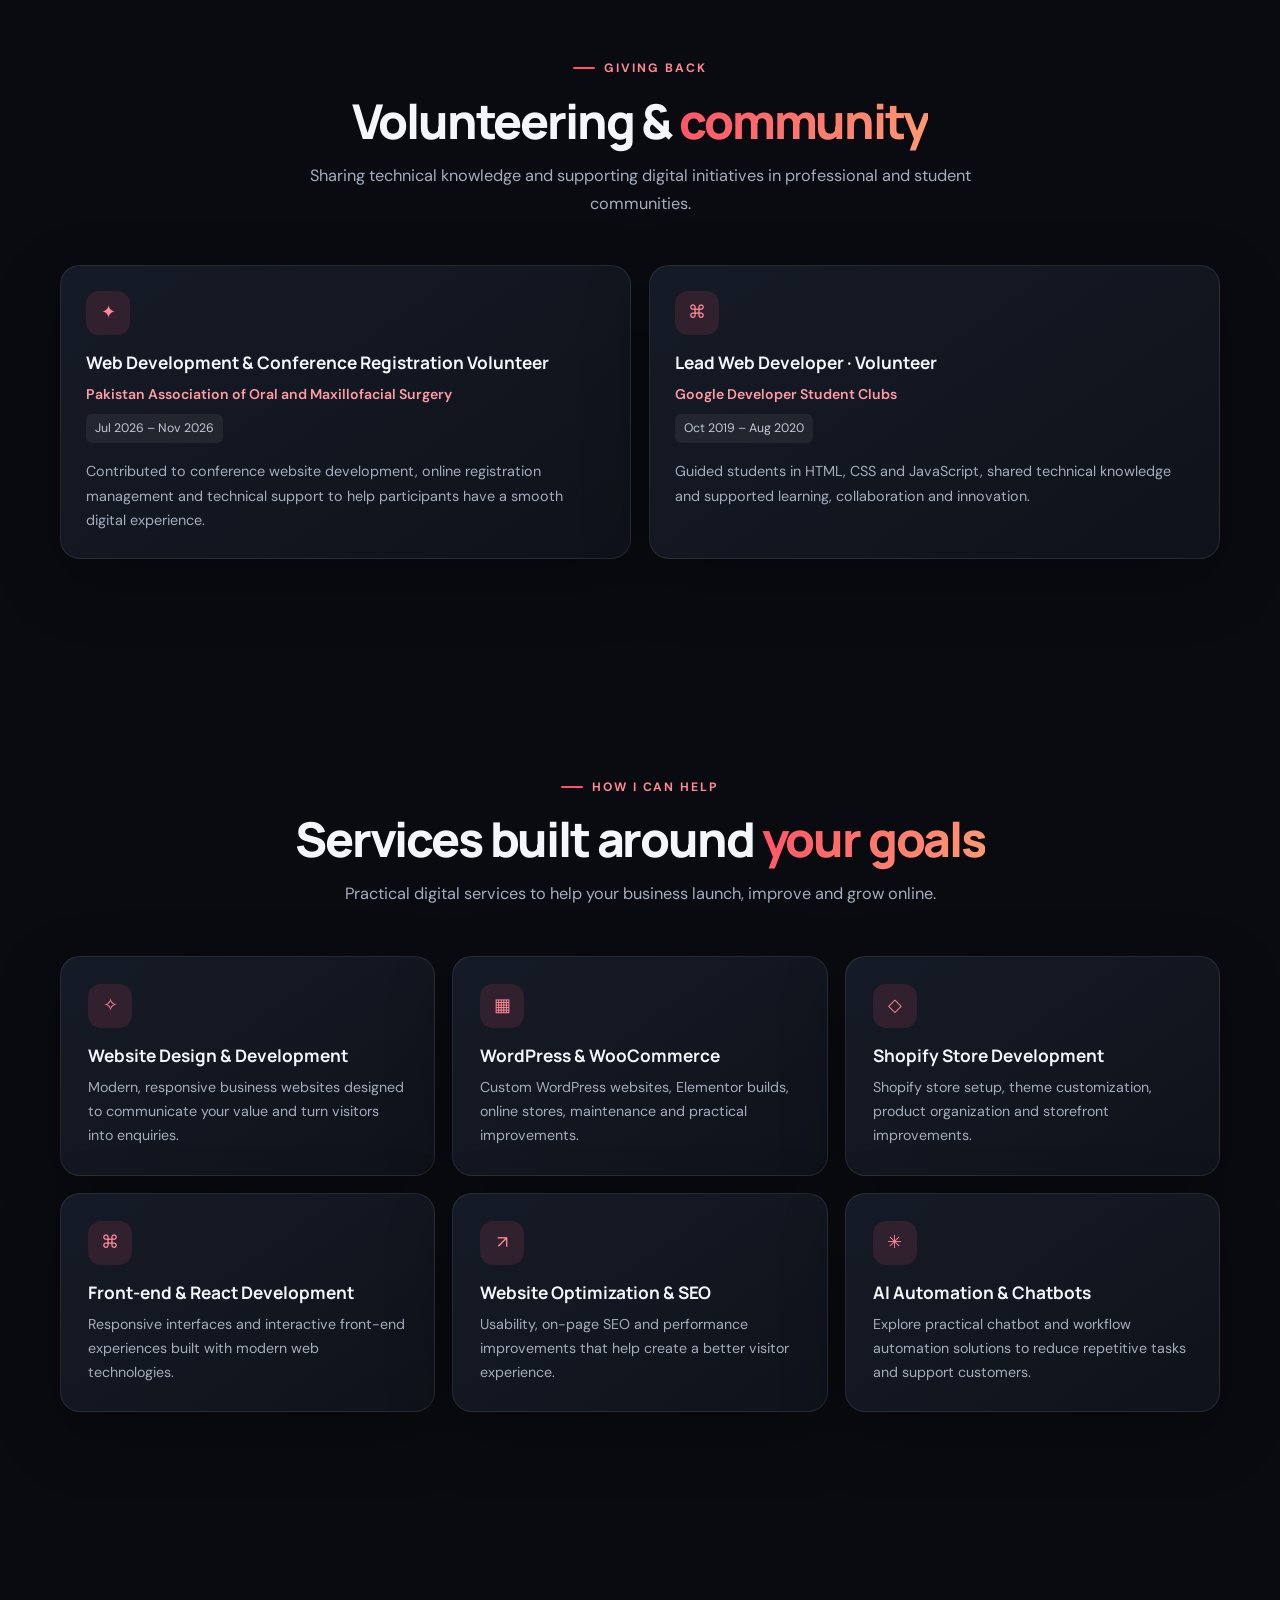
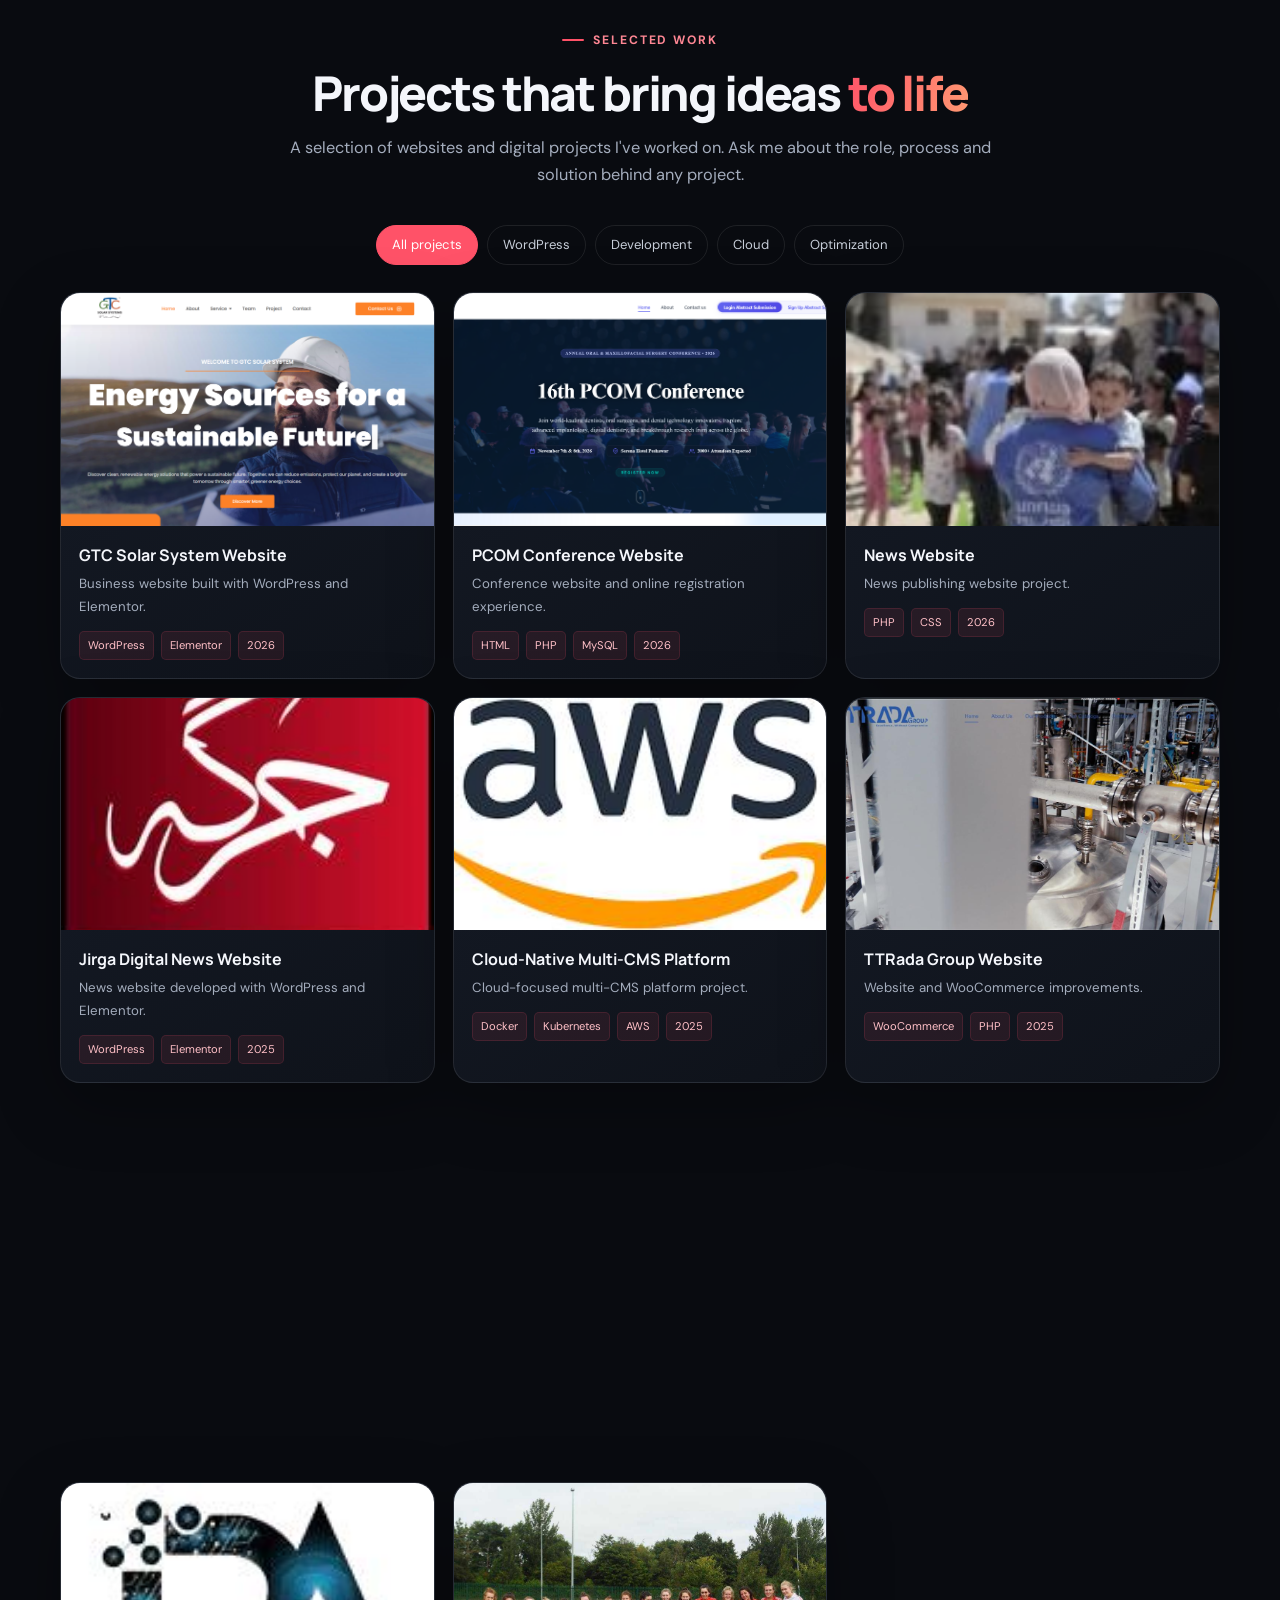
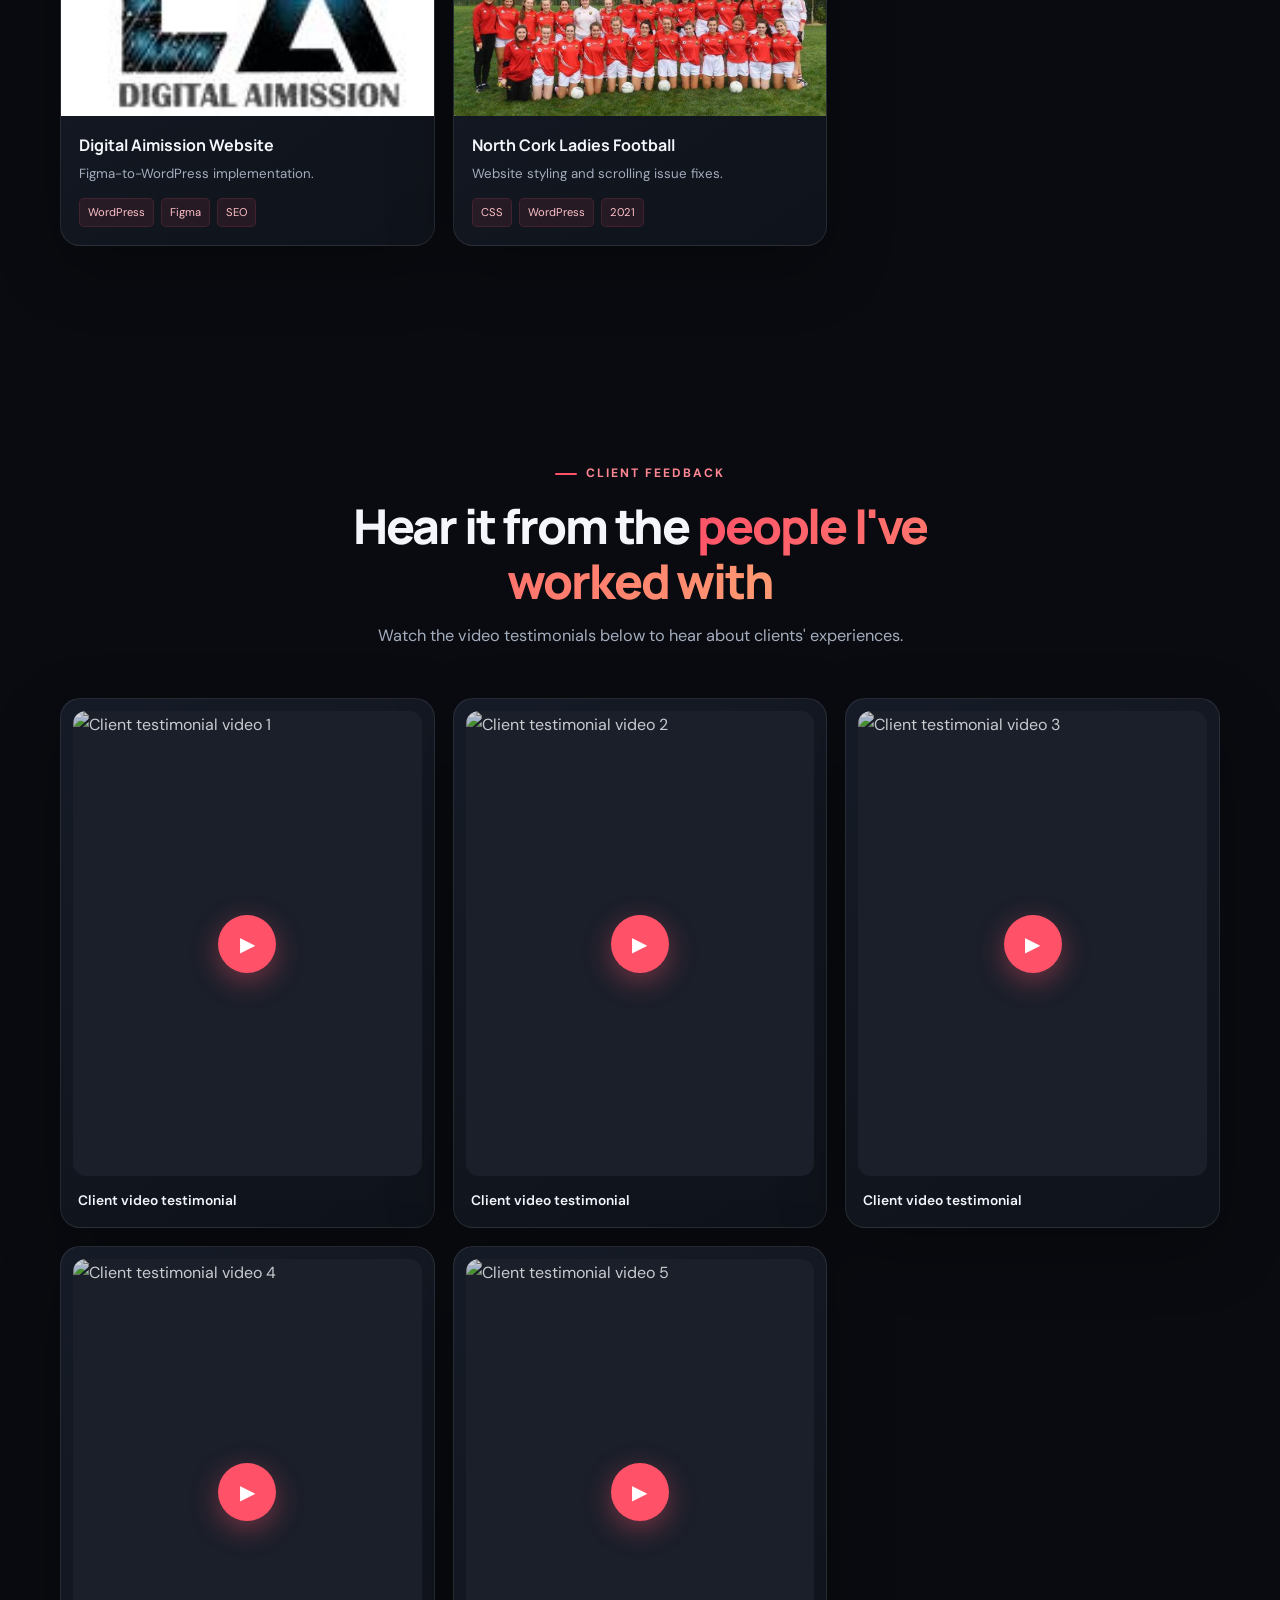
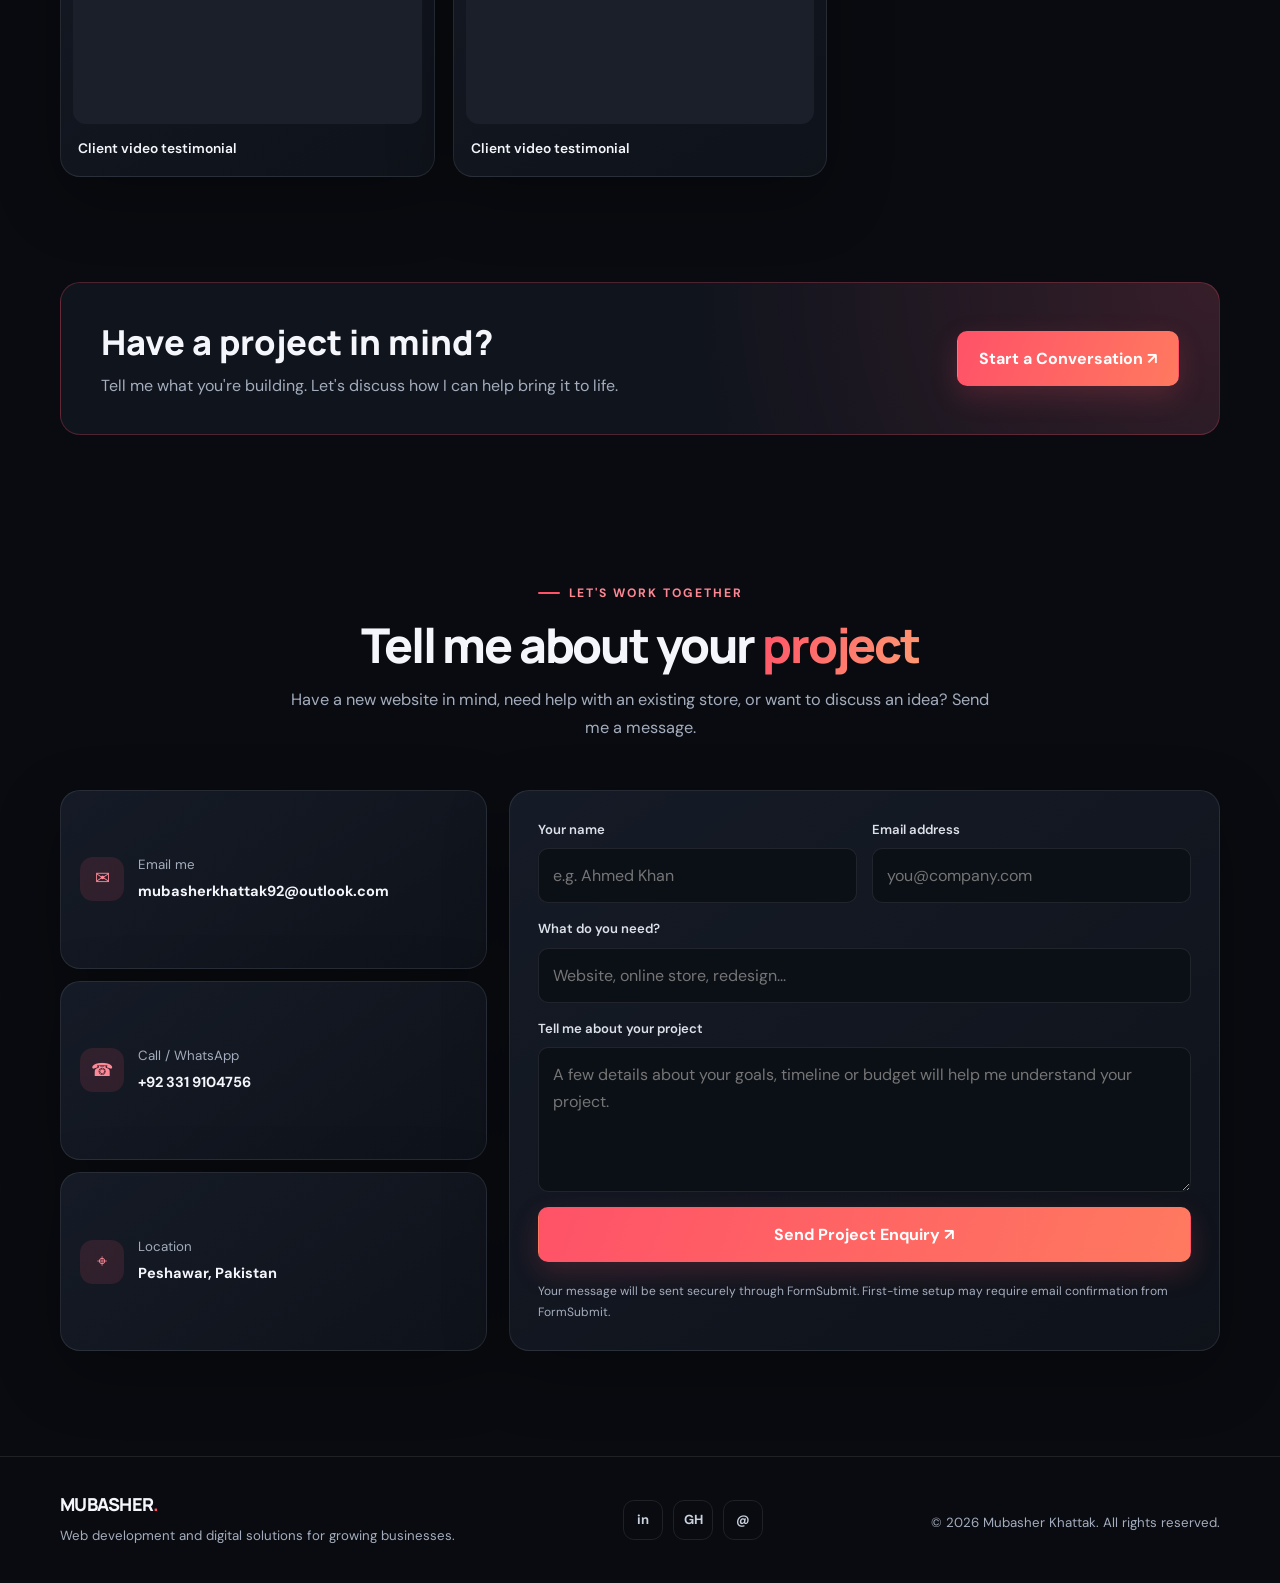
==== commit b0d46889: "Update index.html" ====
--- a/index.html
+++ b/index.html
@@ -49,7 +49,7 @@
     <div class="mk-hero-visual mk-reveal">
       <div class="mk-hero-orbit"></div>
       <div class="mk-portrait-frame"><img src="assets/img/profile/profile-bg-6.jpg" alt="Portrait of Mubasher Khattak" fetchpriority="high"></div>
-      <div class="mk-floating-card"><strong>6+ Years</strong><span>Digital experience</span></div>
+      <div class="mk-floating-card"><strong>6+ Years</strong><span>Web Development</span></div>
     </div>
   </div>
 </section>
--- a/assets/css/main.css
+++ b/assets/css/main.css
@@ -333,7 +333,7 @@
   width: 100%;
   height: 100%;
   object-fit: cover;
-  object-position: 82% top;
+  object-position: center center;
 }
 
 .mk-floating-card {
@@ -426,10 +426,10 @@
 }
 
 .mk-avatar img {
-  width: 100%;
+ width: 100%;
   height: 100%;
   object-fit: cover;
-  object-position: 82% 15%;
+  object-position: center center;
   border-radius: 50%;
 }
 
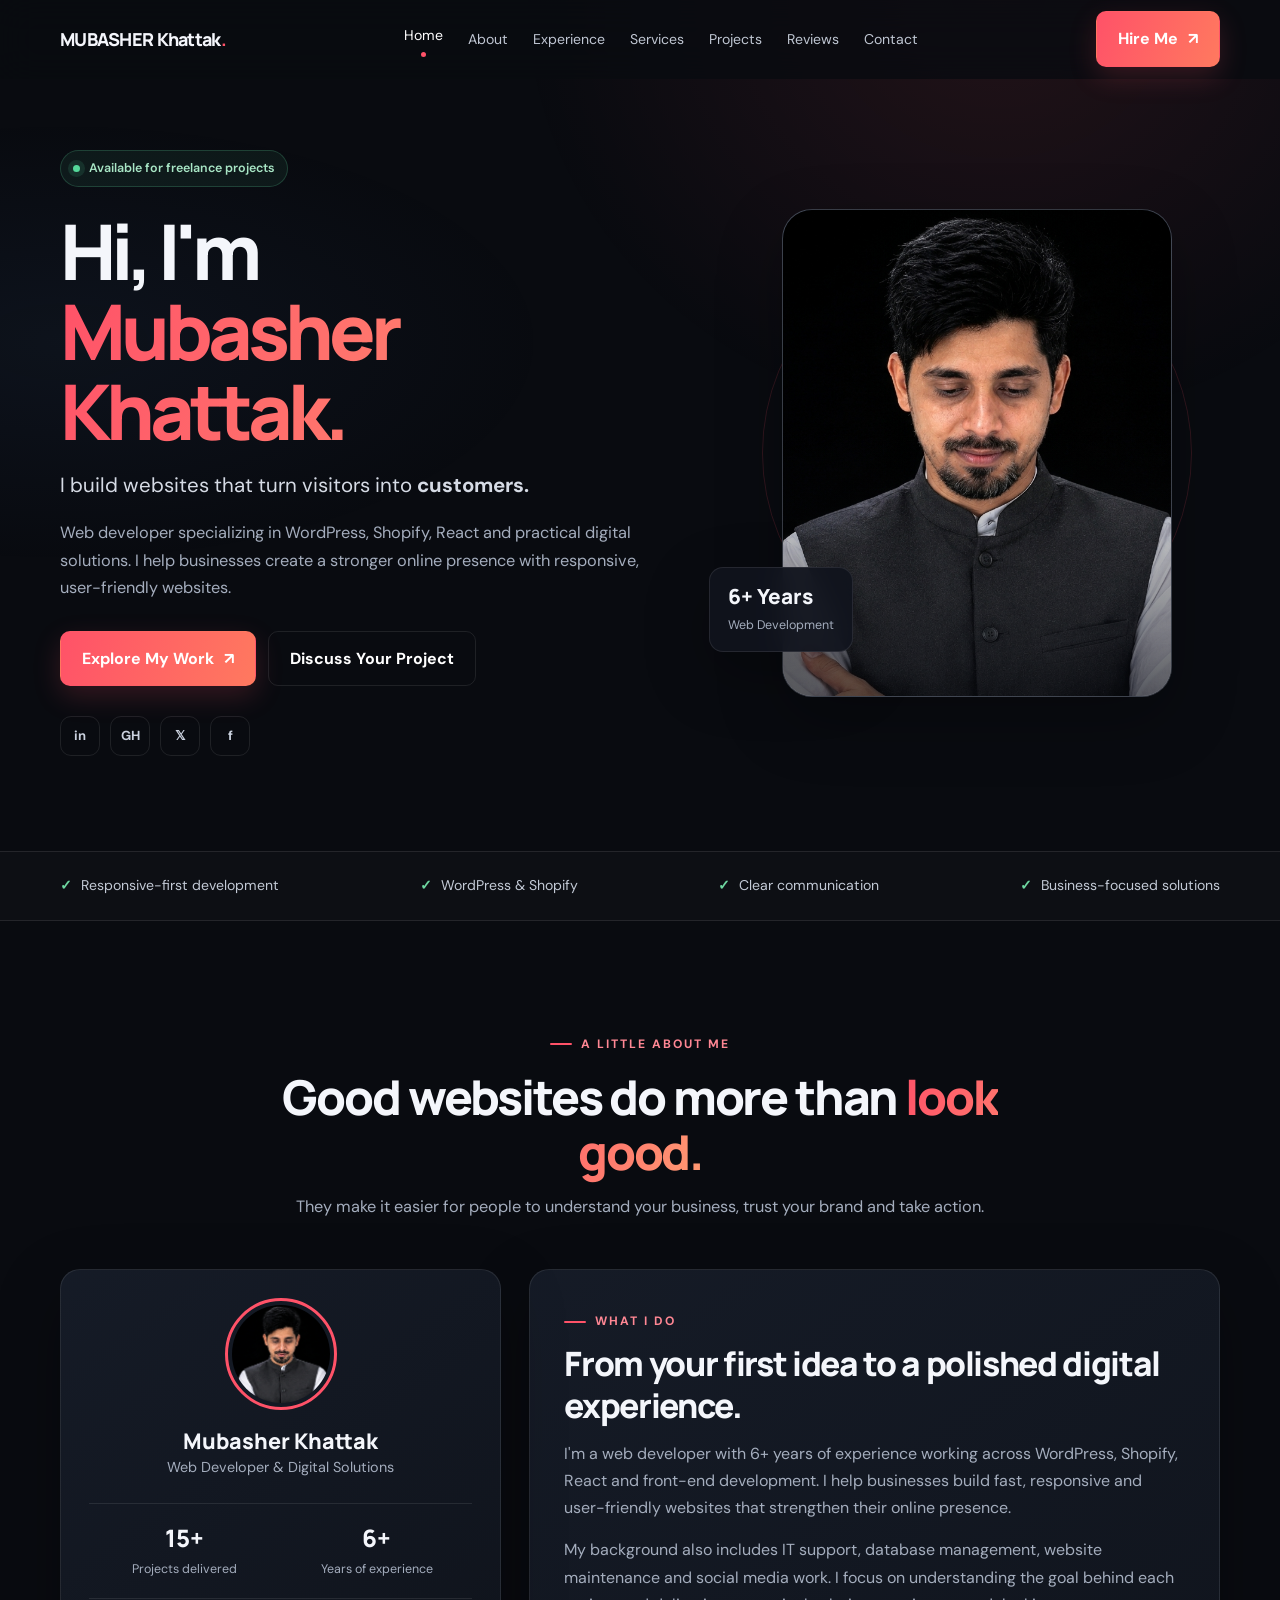
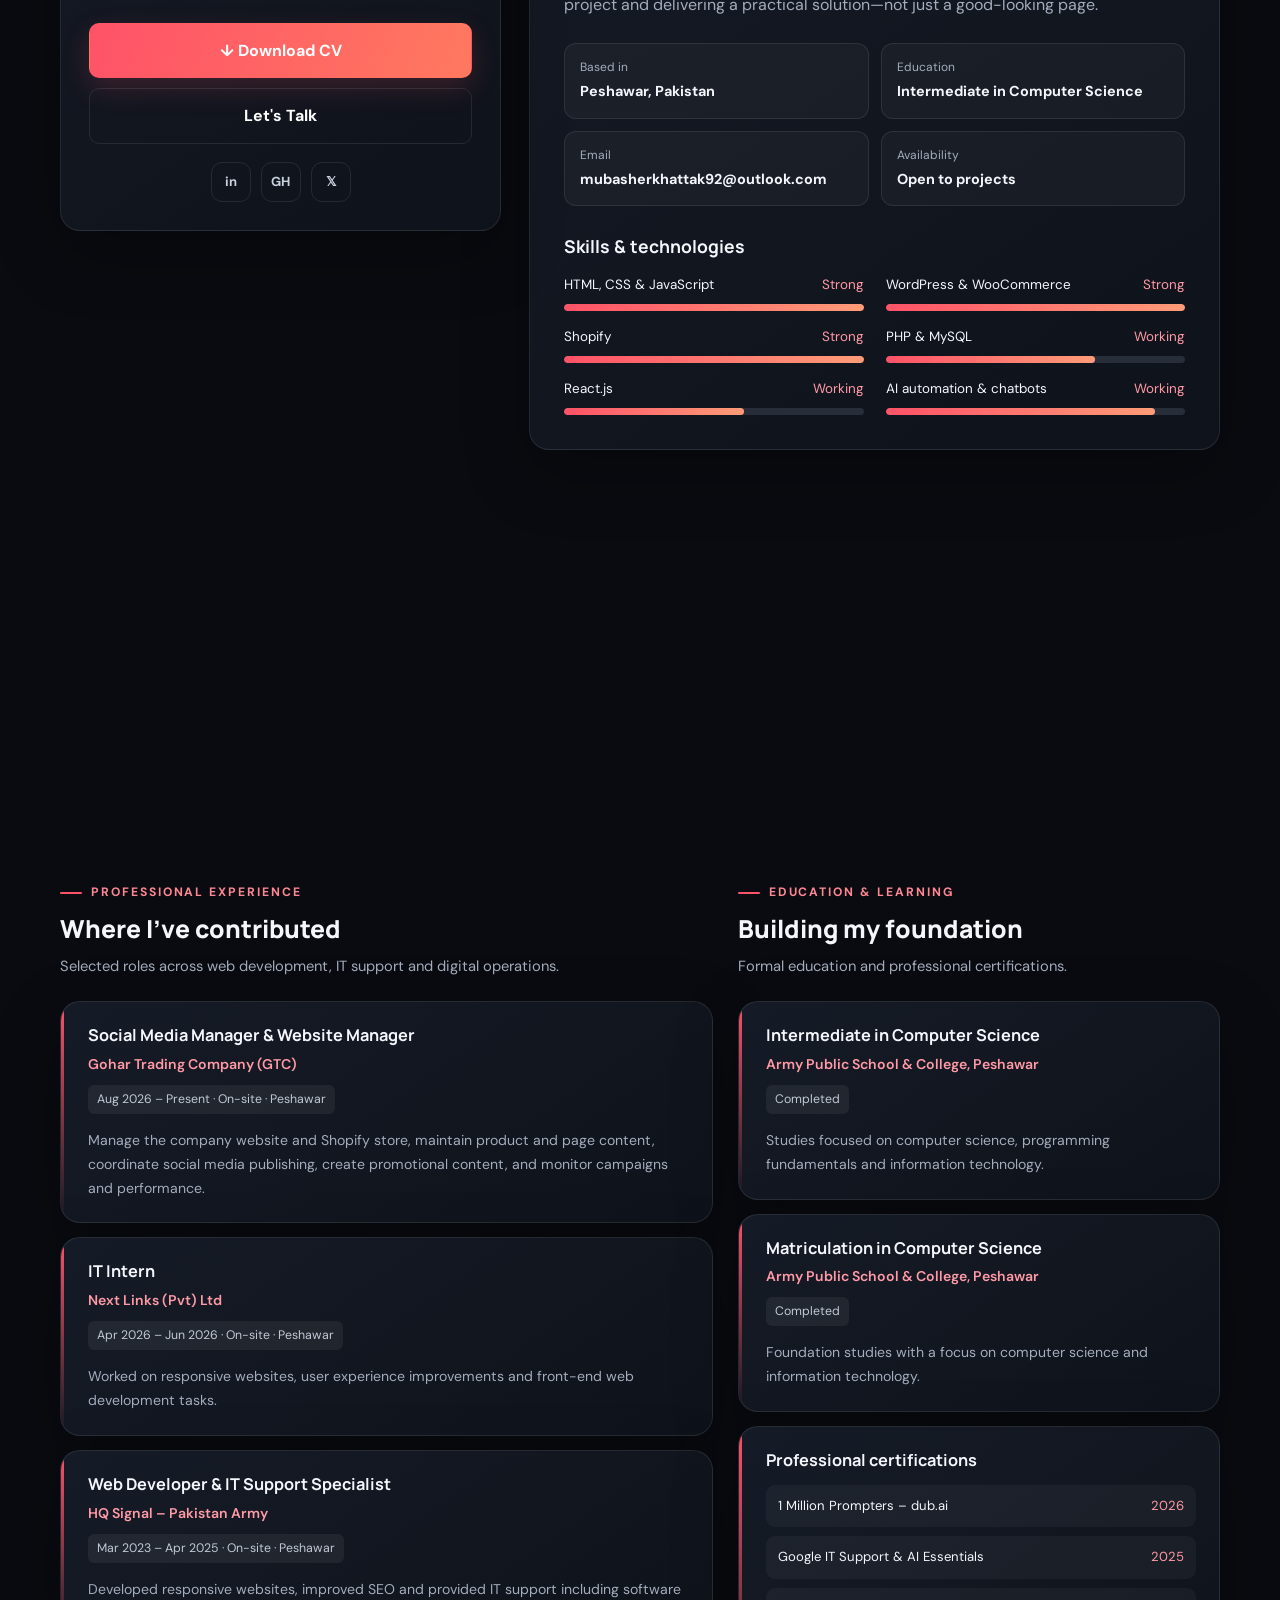
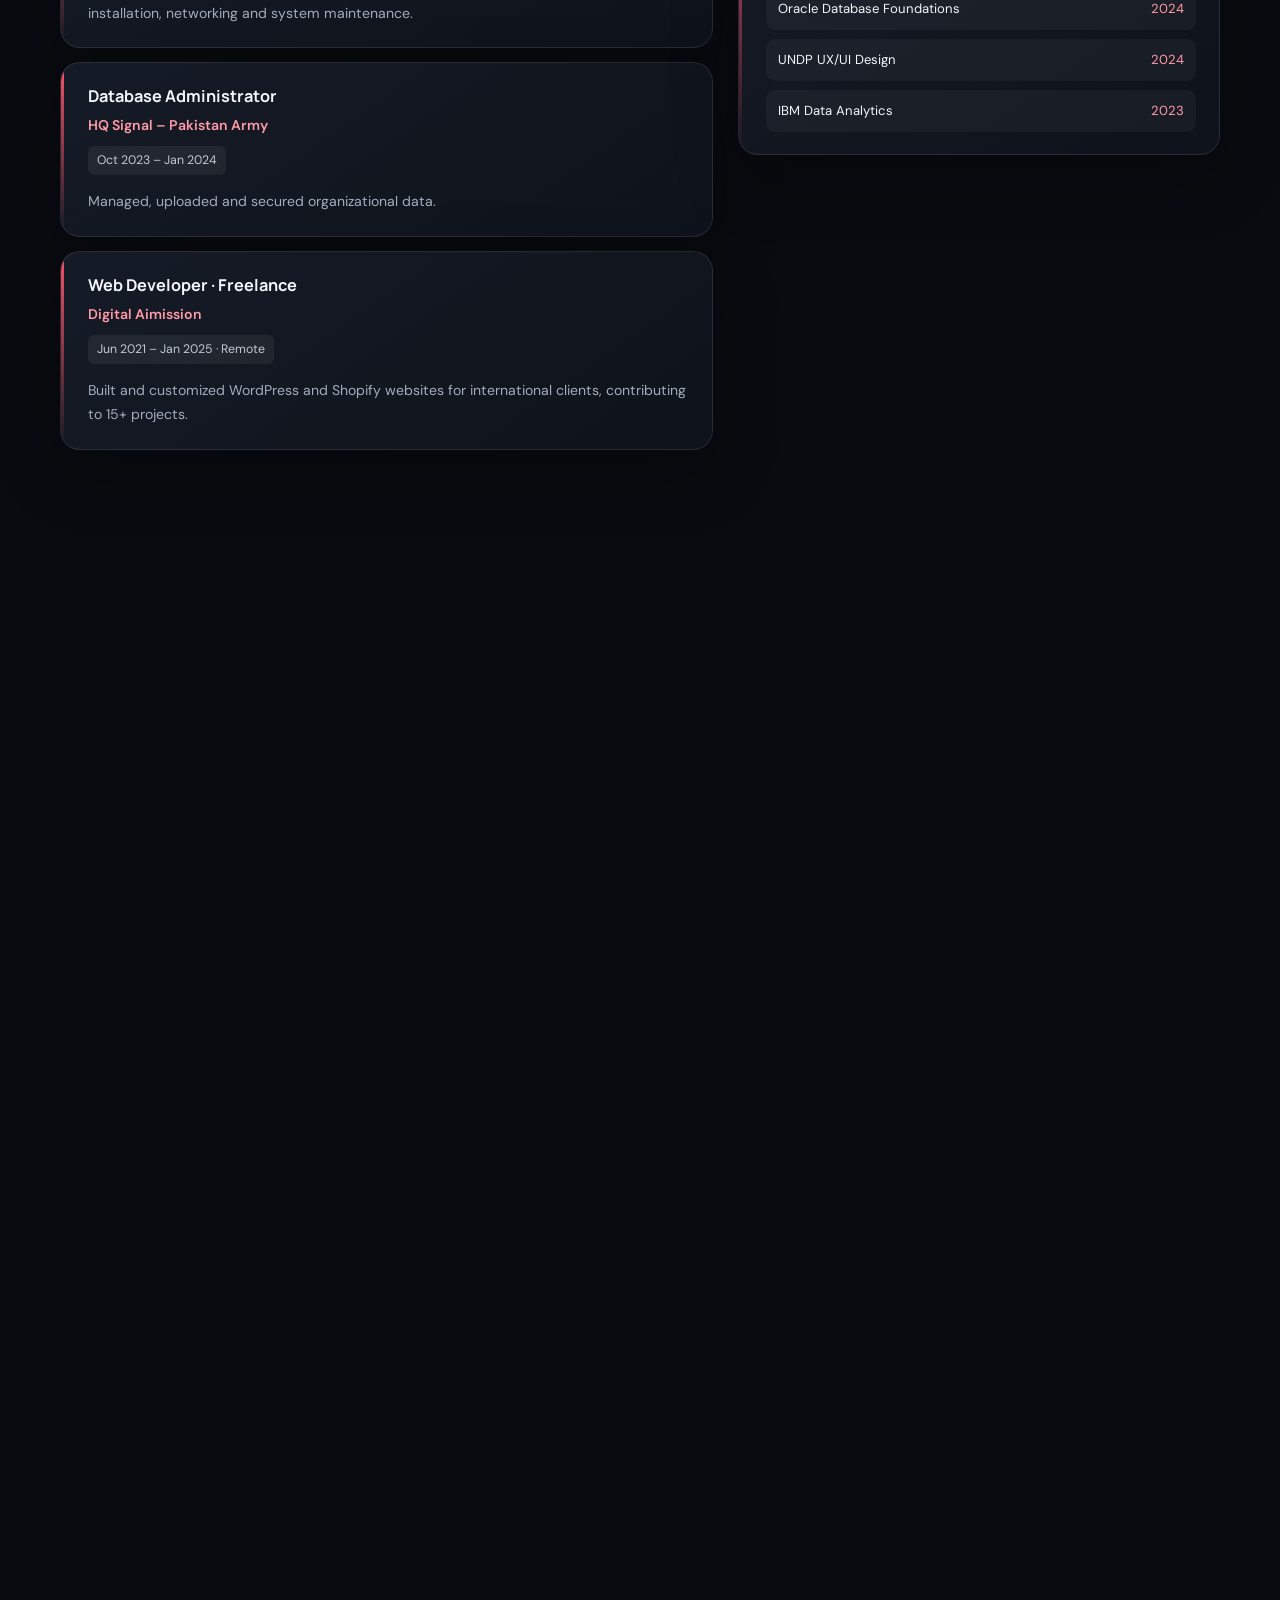
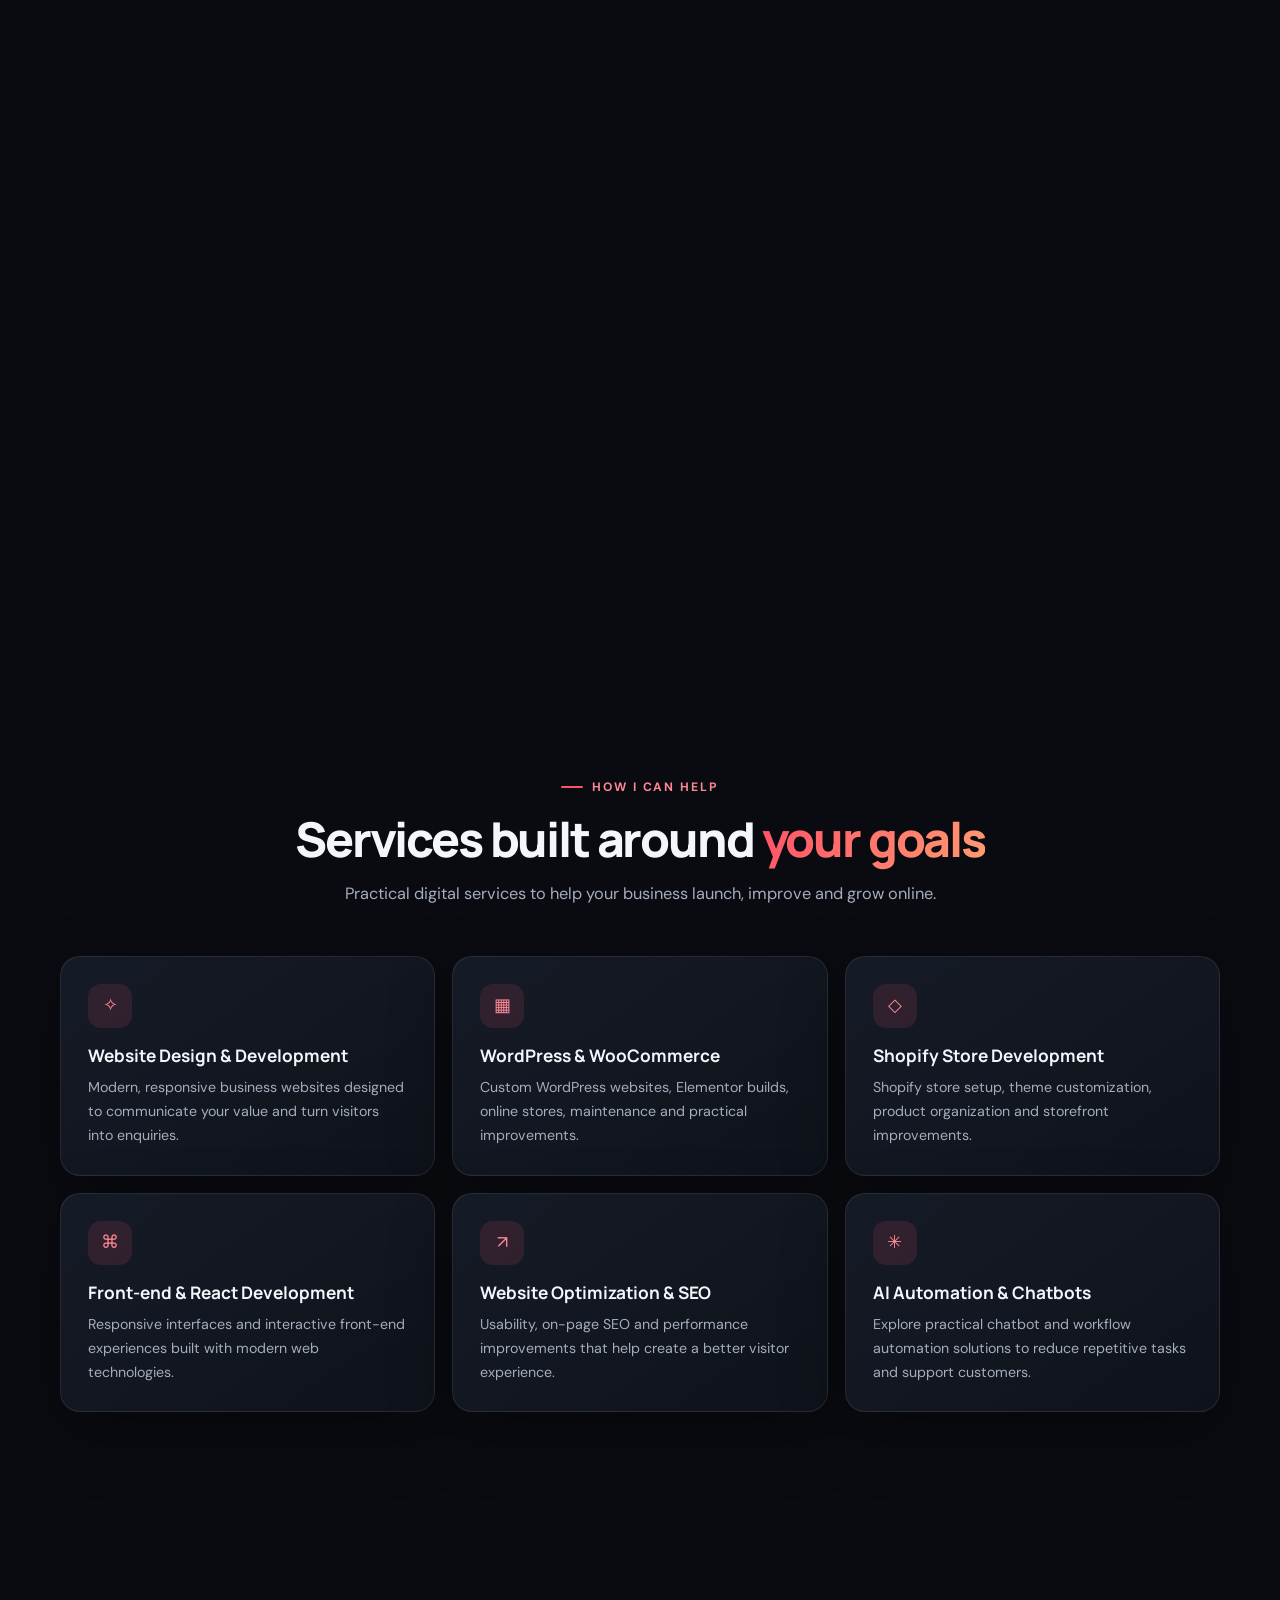
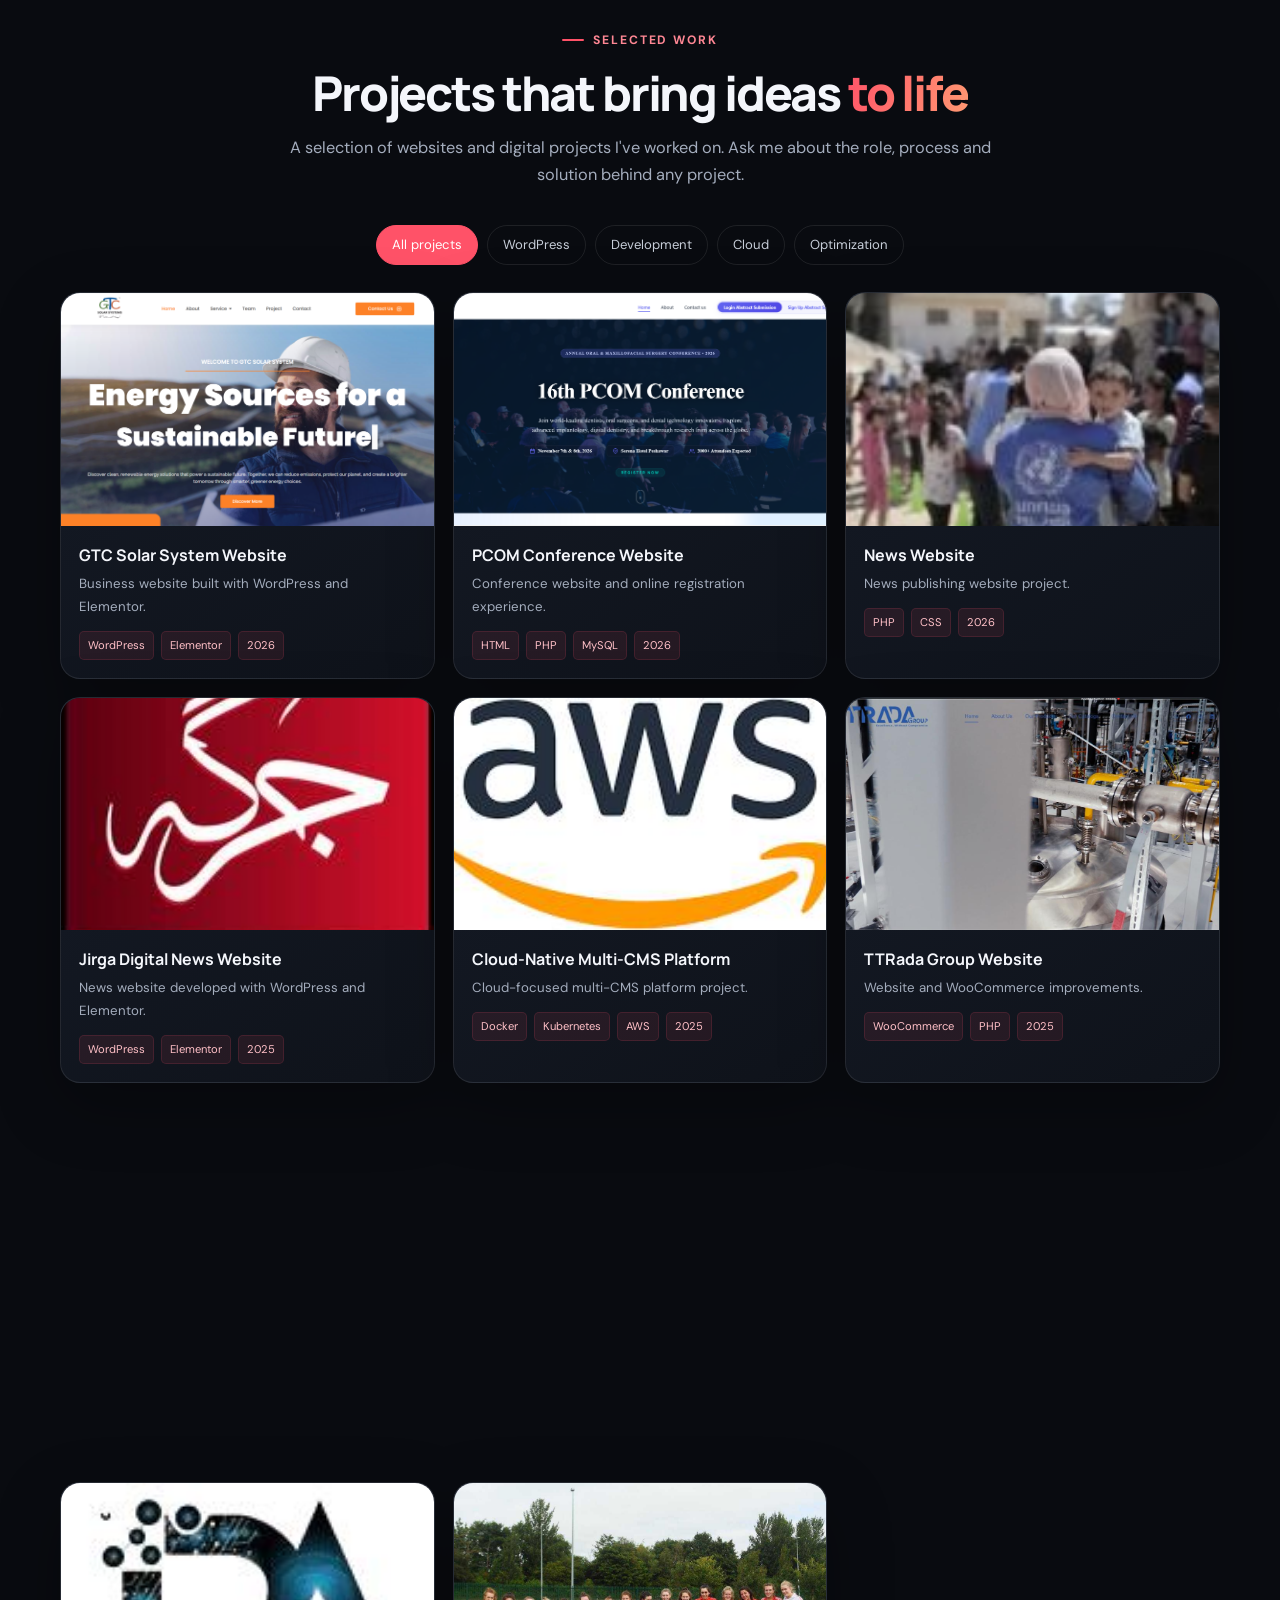
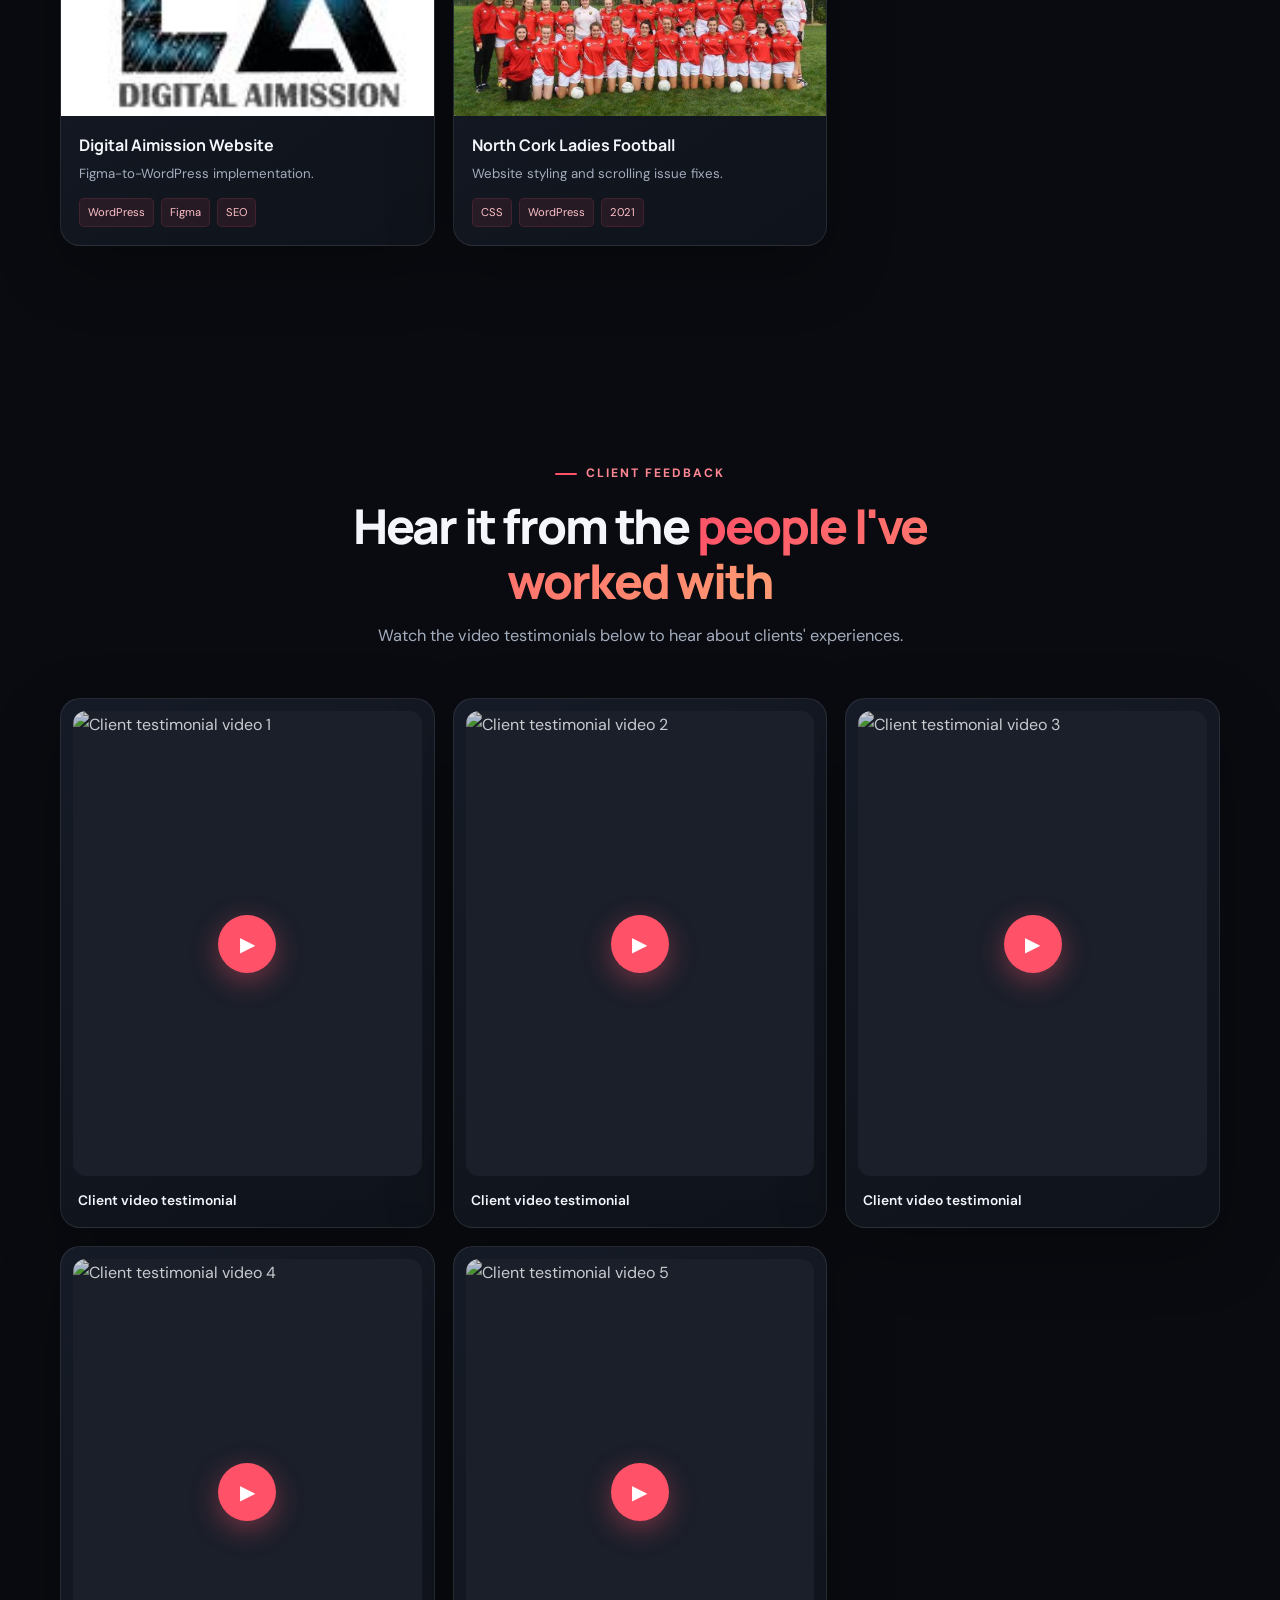
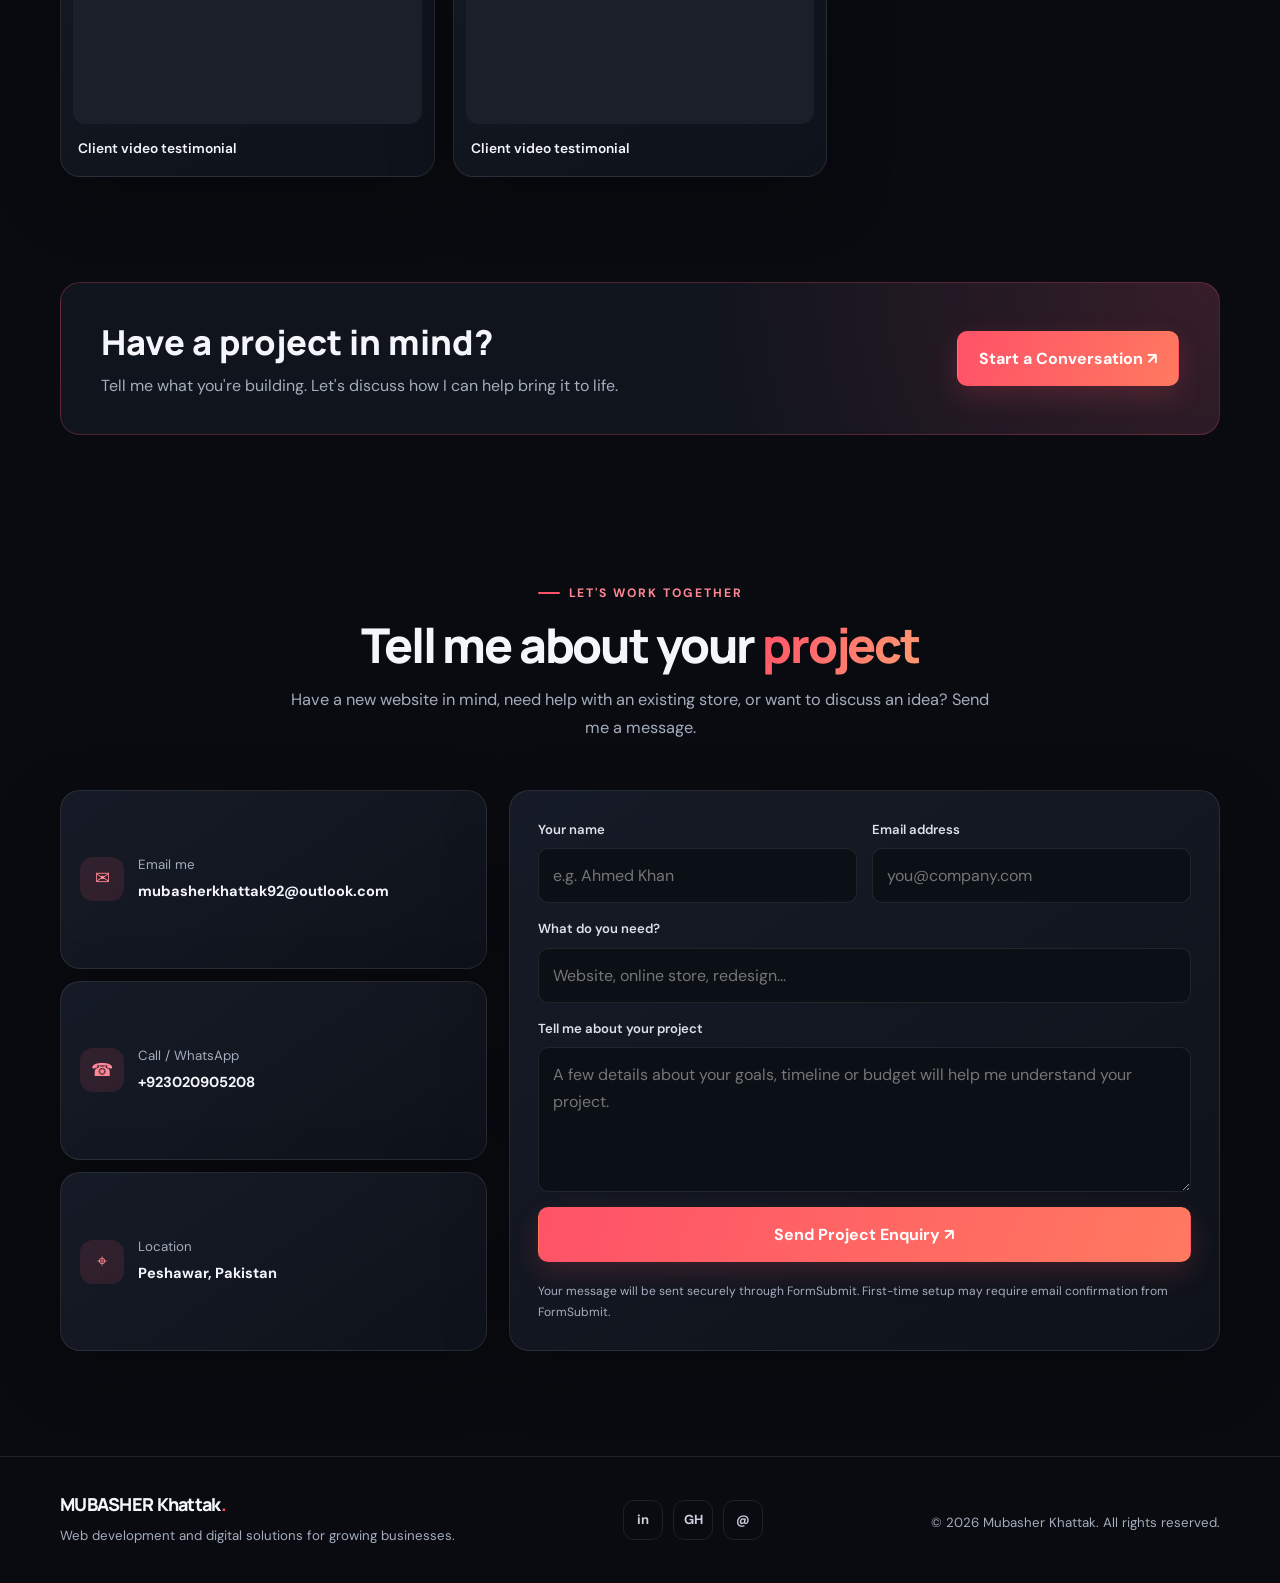
==== commit 0322ad17: "Update contact information and footer details" ====
--- a/index.html
+++ b/index.html
@@ -182,7 +182,7 @@
   <div class="mk-contact-grid">
    <div class="mk-contact-info">
     <a class="mk-card mk-contact-item mk-reveal" href="mailto:mubasherkhattak92@outlook.com"><span class="mk-icon-box">✉</span><span><small>Email me</small><strong>mubasherkhattak92@outlook.com</strong></span></a>
-    <a class="mk-card mk-contact-item mk-reveal" href="tel:+923319104756"><span class="mk-icon-box">☎</span><span><small>Call / WhatsApp</small><strong>+92 331 9104756</strong></span></a>
+    <a class="mk-card mk-contact-item mk-reveal" href="tel:+923319104756"><span class="mk-icon-box">☎</span><span><small>Call / WhatsApp</small><strong>+923020905208</strong></span></a>
     <div class="mk-card mk-contact-item mk-reveal"><span class="mk-icon-box">⌖</span><span><small>Location</small><strong>Peshawar, Pakistan</strong></span></div>
    </div>
    <form class="mk-card mk-contact-form mk-reveal" action="https://formsubmit.co/mubasherkhattak92@outlook.com" method="POST">
@@ -200,7 +200,7 @@
 </section>
 </main>
 
-<footer class="mk-footer"><div class="mk-container mk-footer-inner"><div><a class="mk-logo" href="#home">MUBASHER<span>.</span></a><p>Web development and digital solutions for growing businesses.</p></div><div class="mk-socials"><a href="https://www.linkedin.com/in/mubasherkhattakwebdeveloper/" target="_blank" rel="noopener" aria-label="LinkedIn">in</a><a href="https://github.com/mubasherkhattak" target="_blank" rel="noopener" aria-label="GitHub">GH</a><a href="mailto:mubasherkhattak92@outlook.com" aria-label="Email">@</a></div><p>© <span id="mkYear"></span> Mubasher Khattak. All rights reserved.</p></div></footer>
+<footer class="mk-footer"><div class="mk-container mk-footer-inner"><div><a class="mk-logo" href="#home">MUBASHER Khattak<span>.</span></a><p>Web development and digital solutions for growing businesses.</p></div><div class="mk-socials"><a href="https://www.linkedin.com/in/mubasherkhattakwebdeveloper/" target="_blank" rel="noopener" aria-label="LinkedIn">in</a><a href="https://github.com/mubasherkhattak" target="_blank" rel="noopener" aria-label="GitHub">GH</a><a href="mailto:mubasherkhattak92@outlook.com" aria-label="Email">@</a></div><p>© <span id="mkYear"></span> Mubasher Khattak. All rights reserved.</p></div></footer>
 <a class="mk-backtop" id="mkBacktop" href="#home" aria-label="Back to top">↑</a>
 <script>
   const menuButton=document.getElementById('mkMenu');
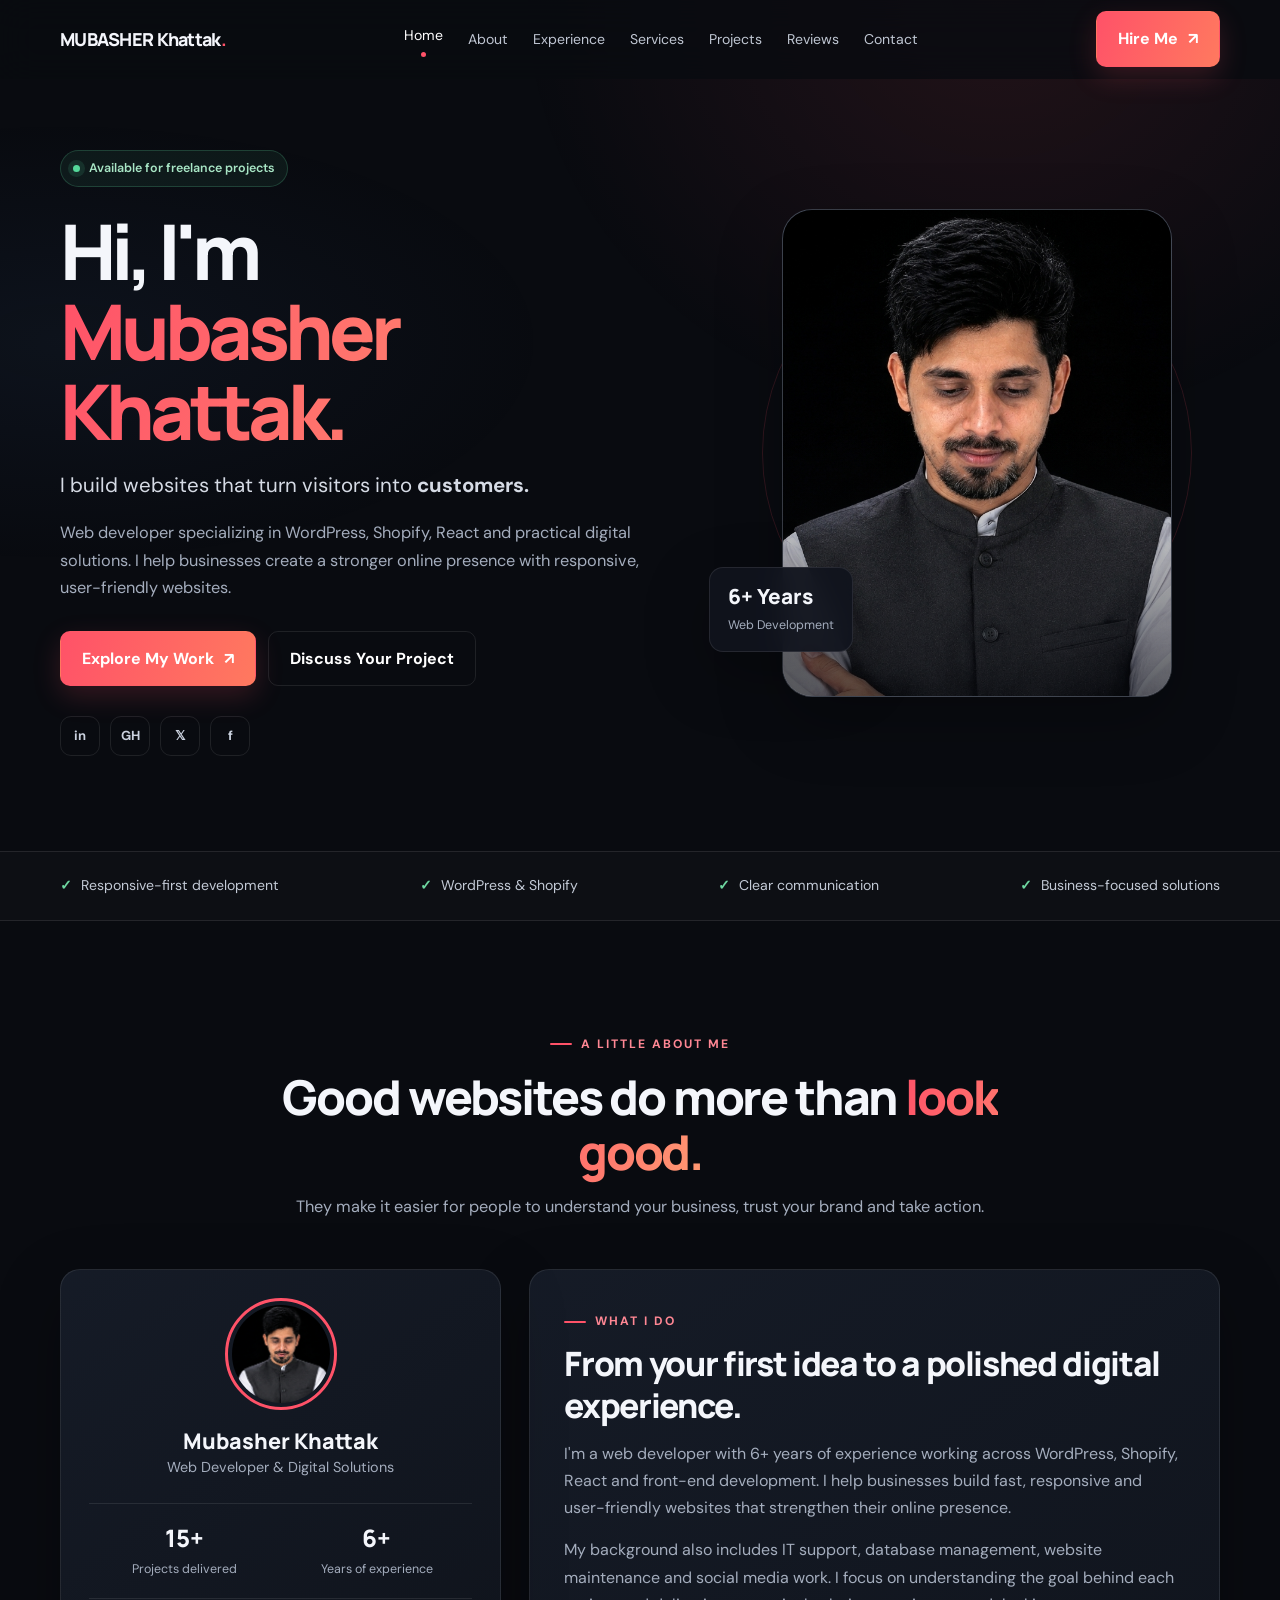
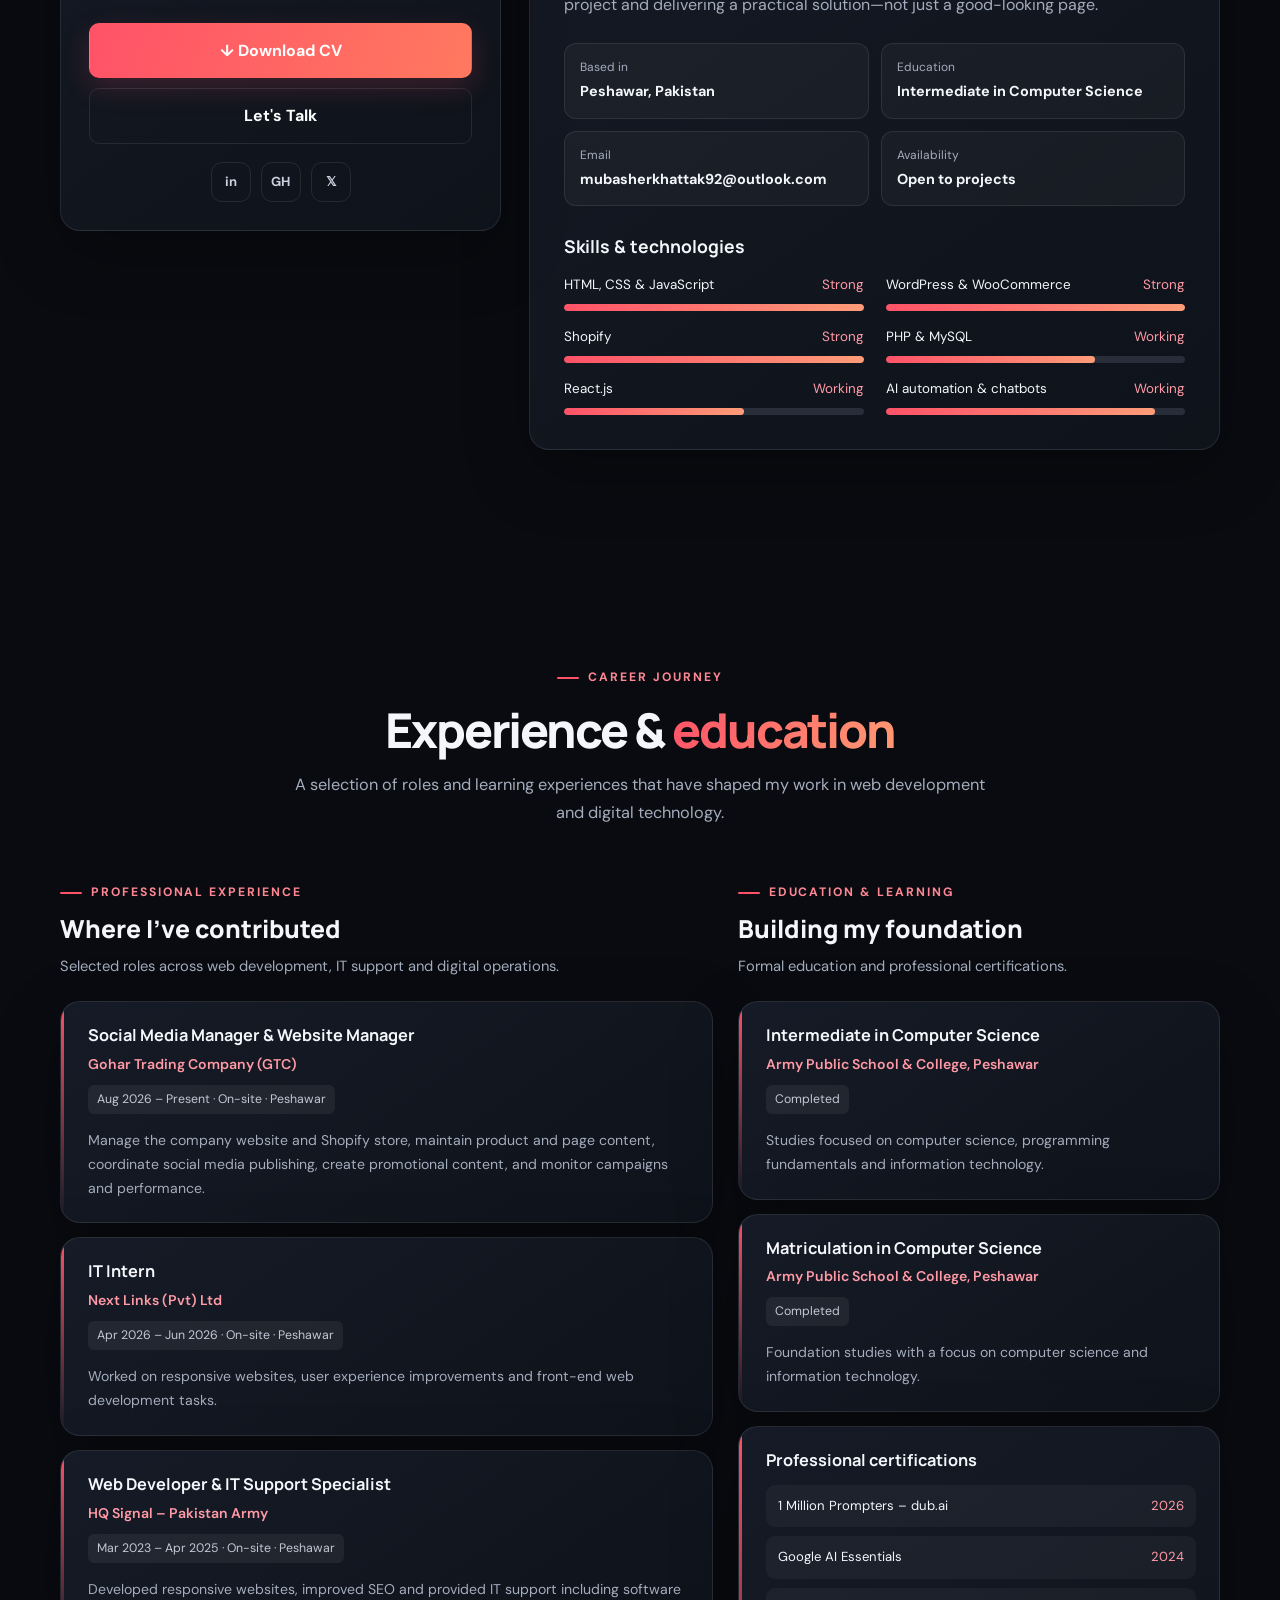
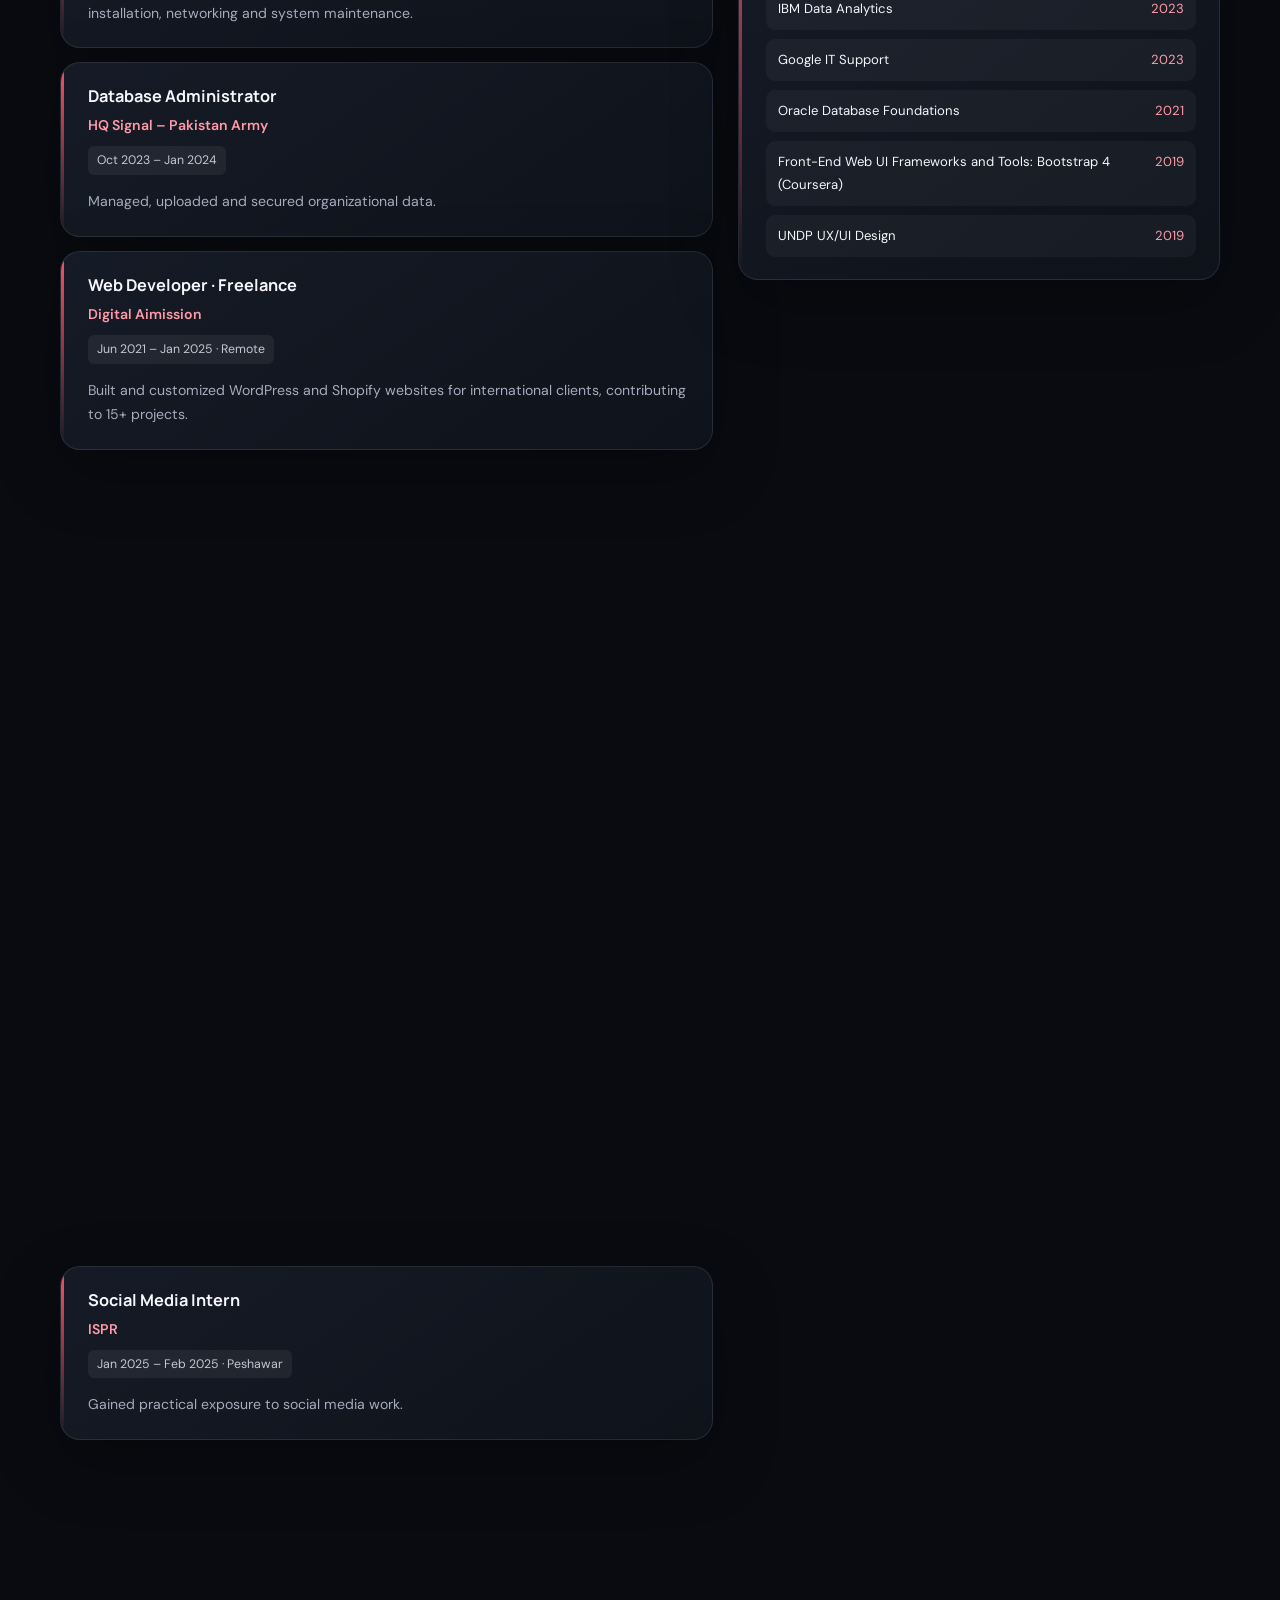
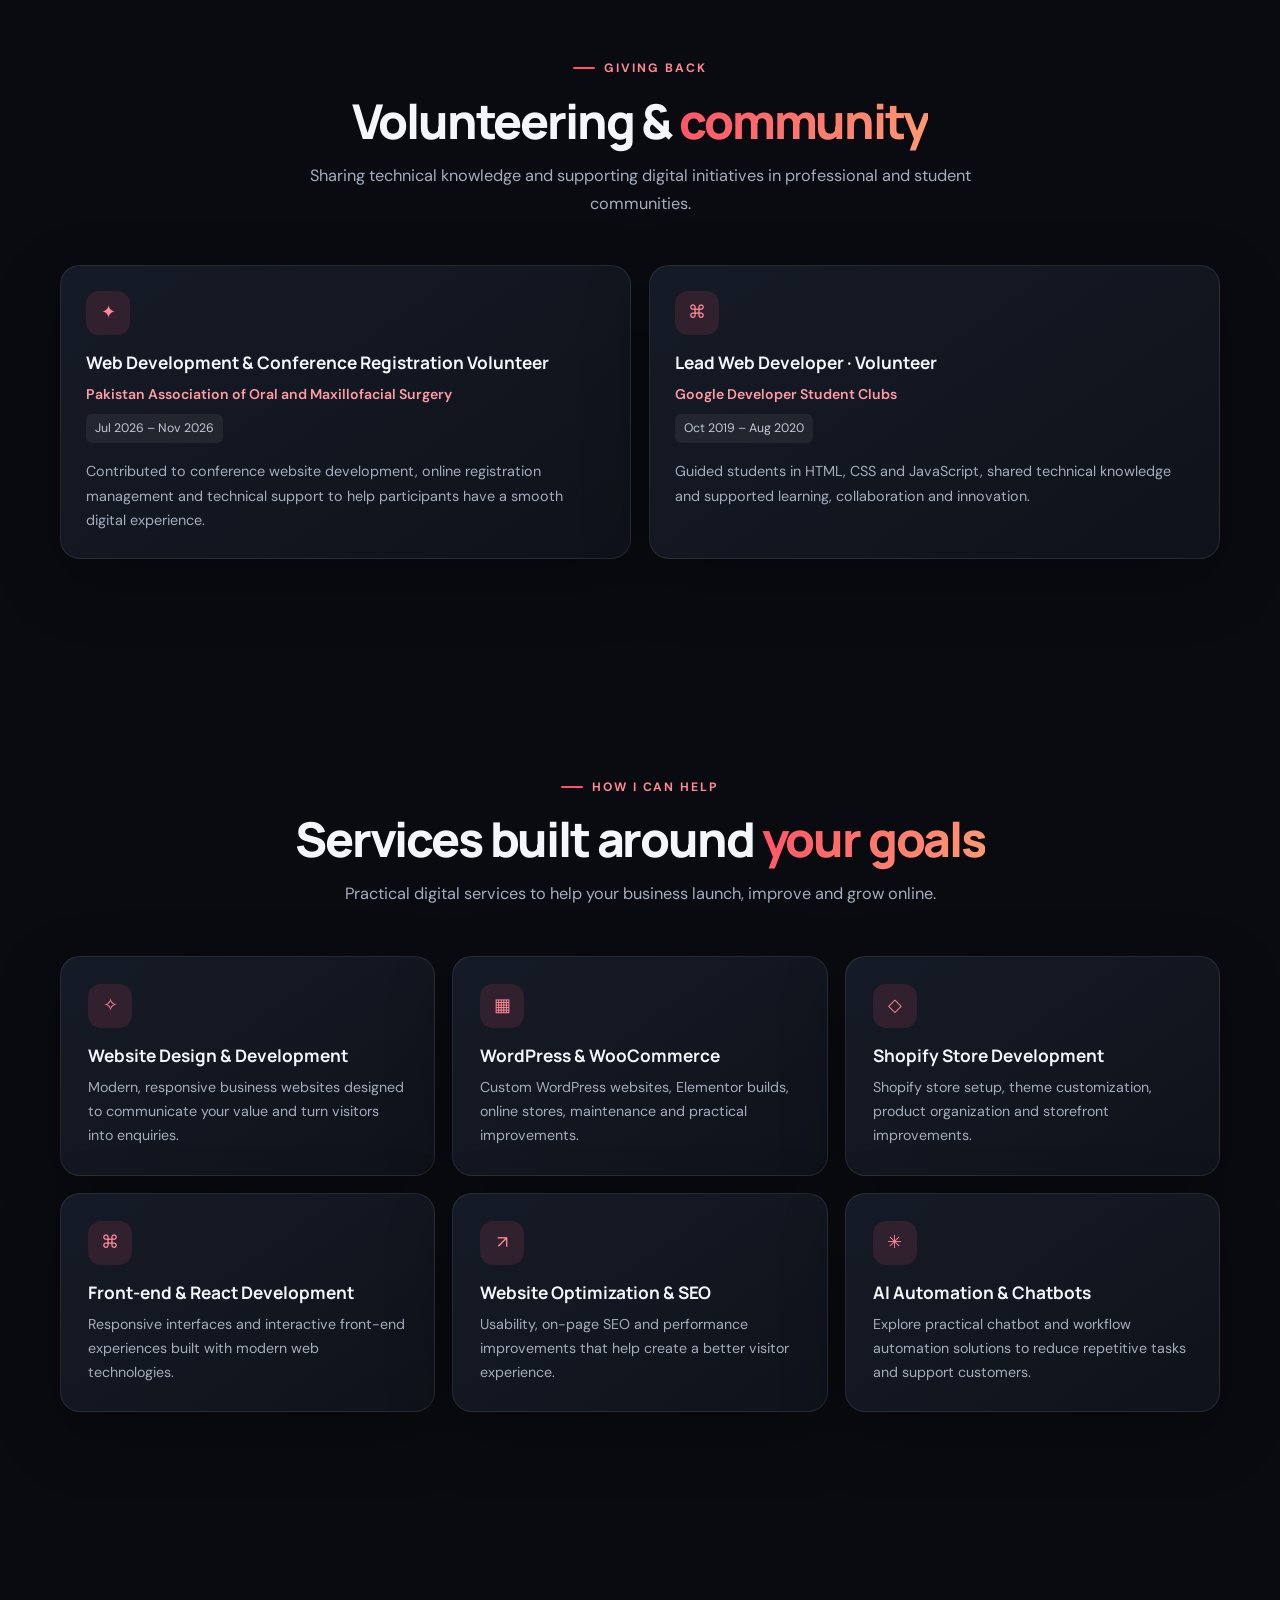
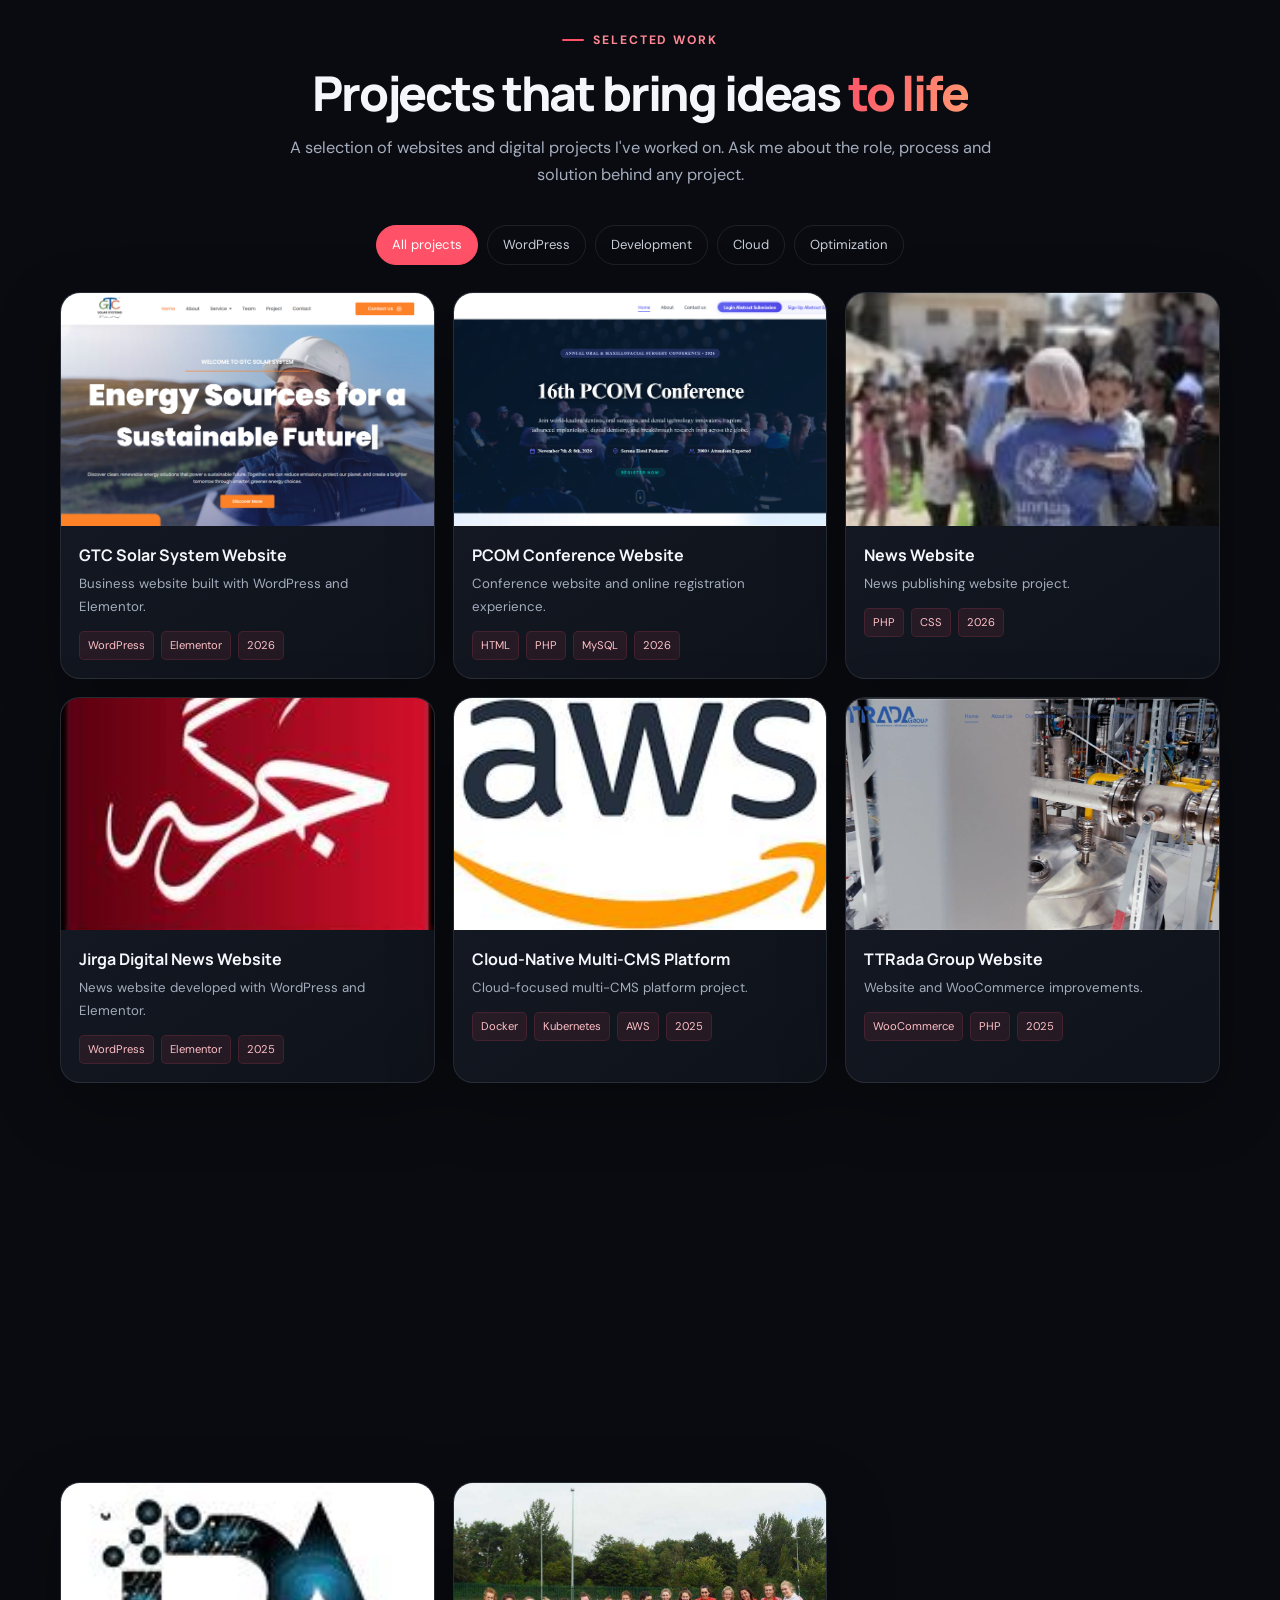
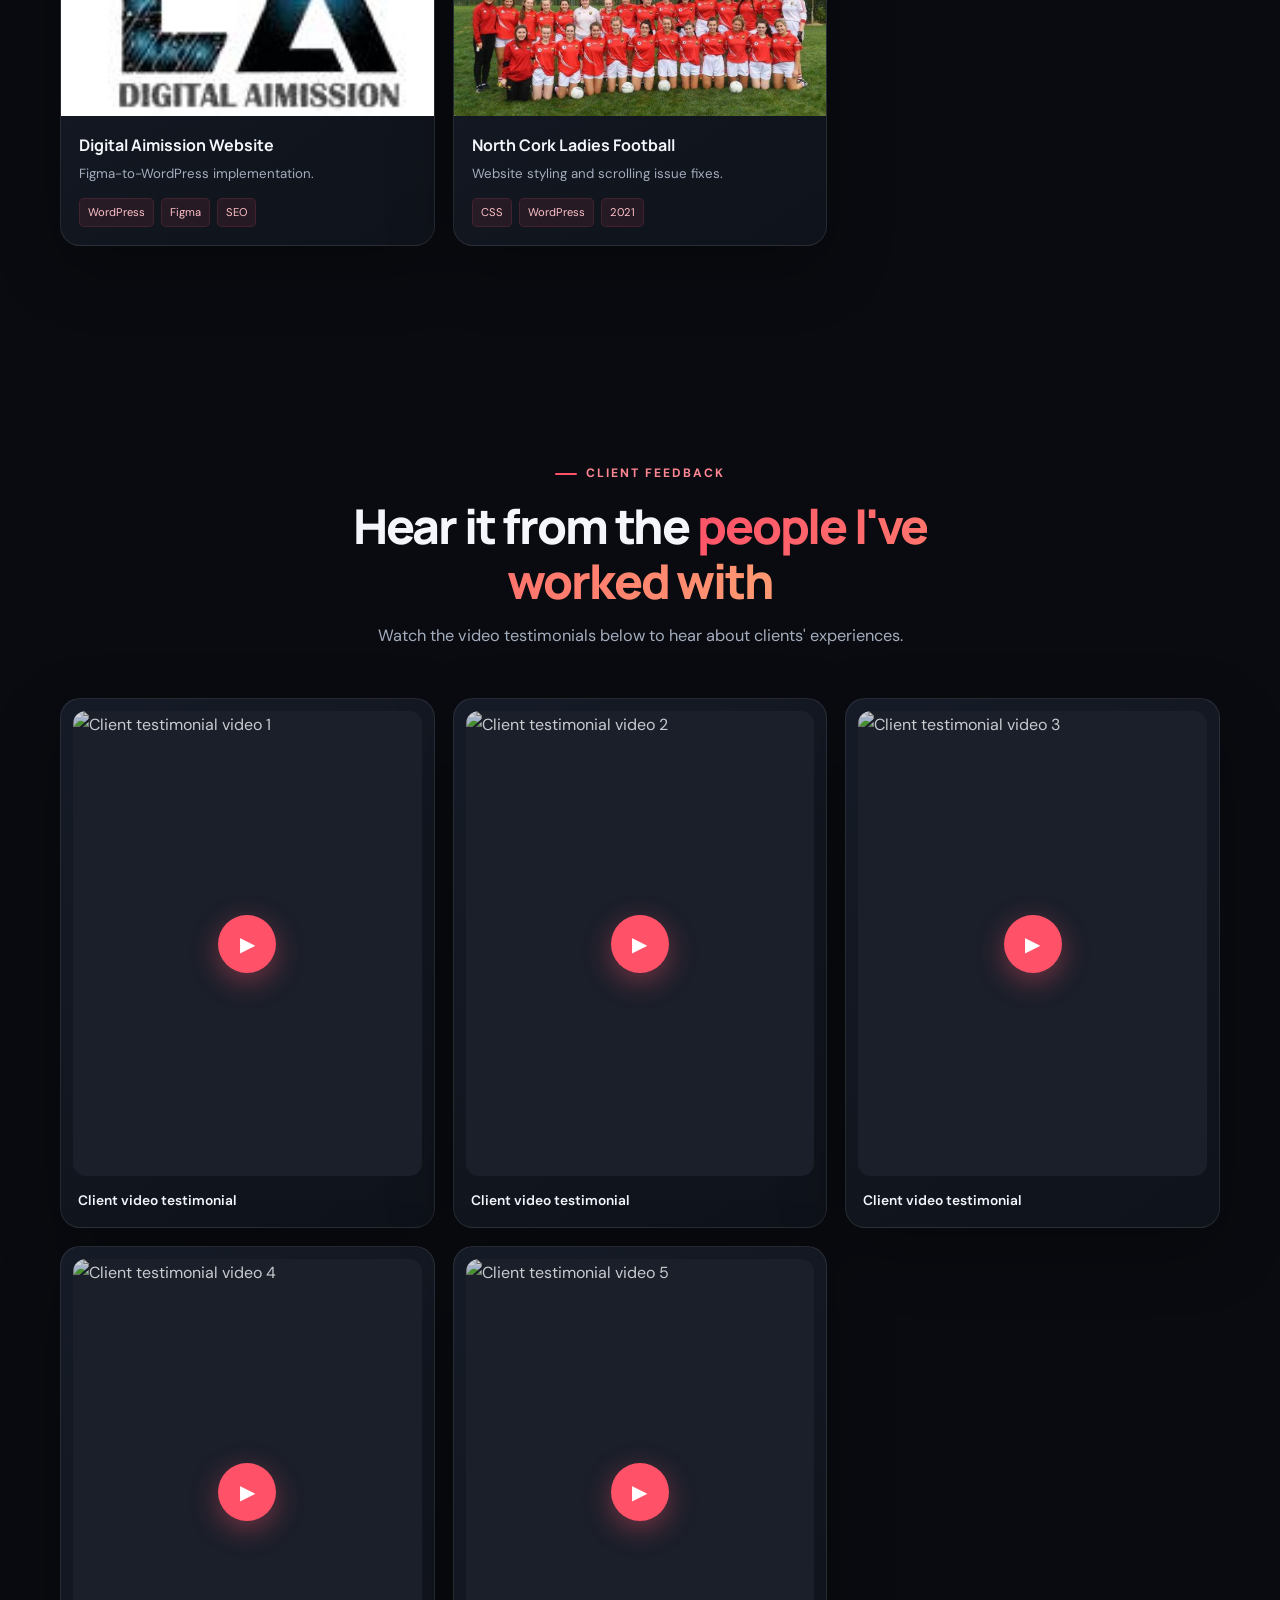
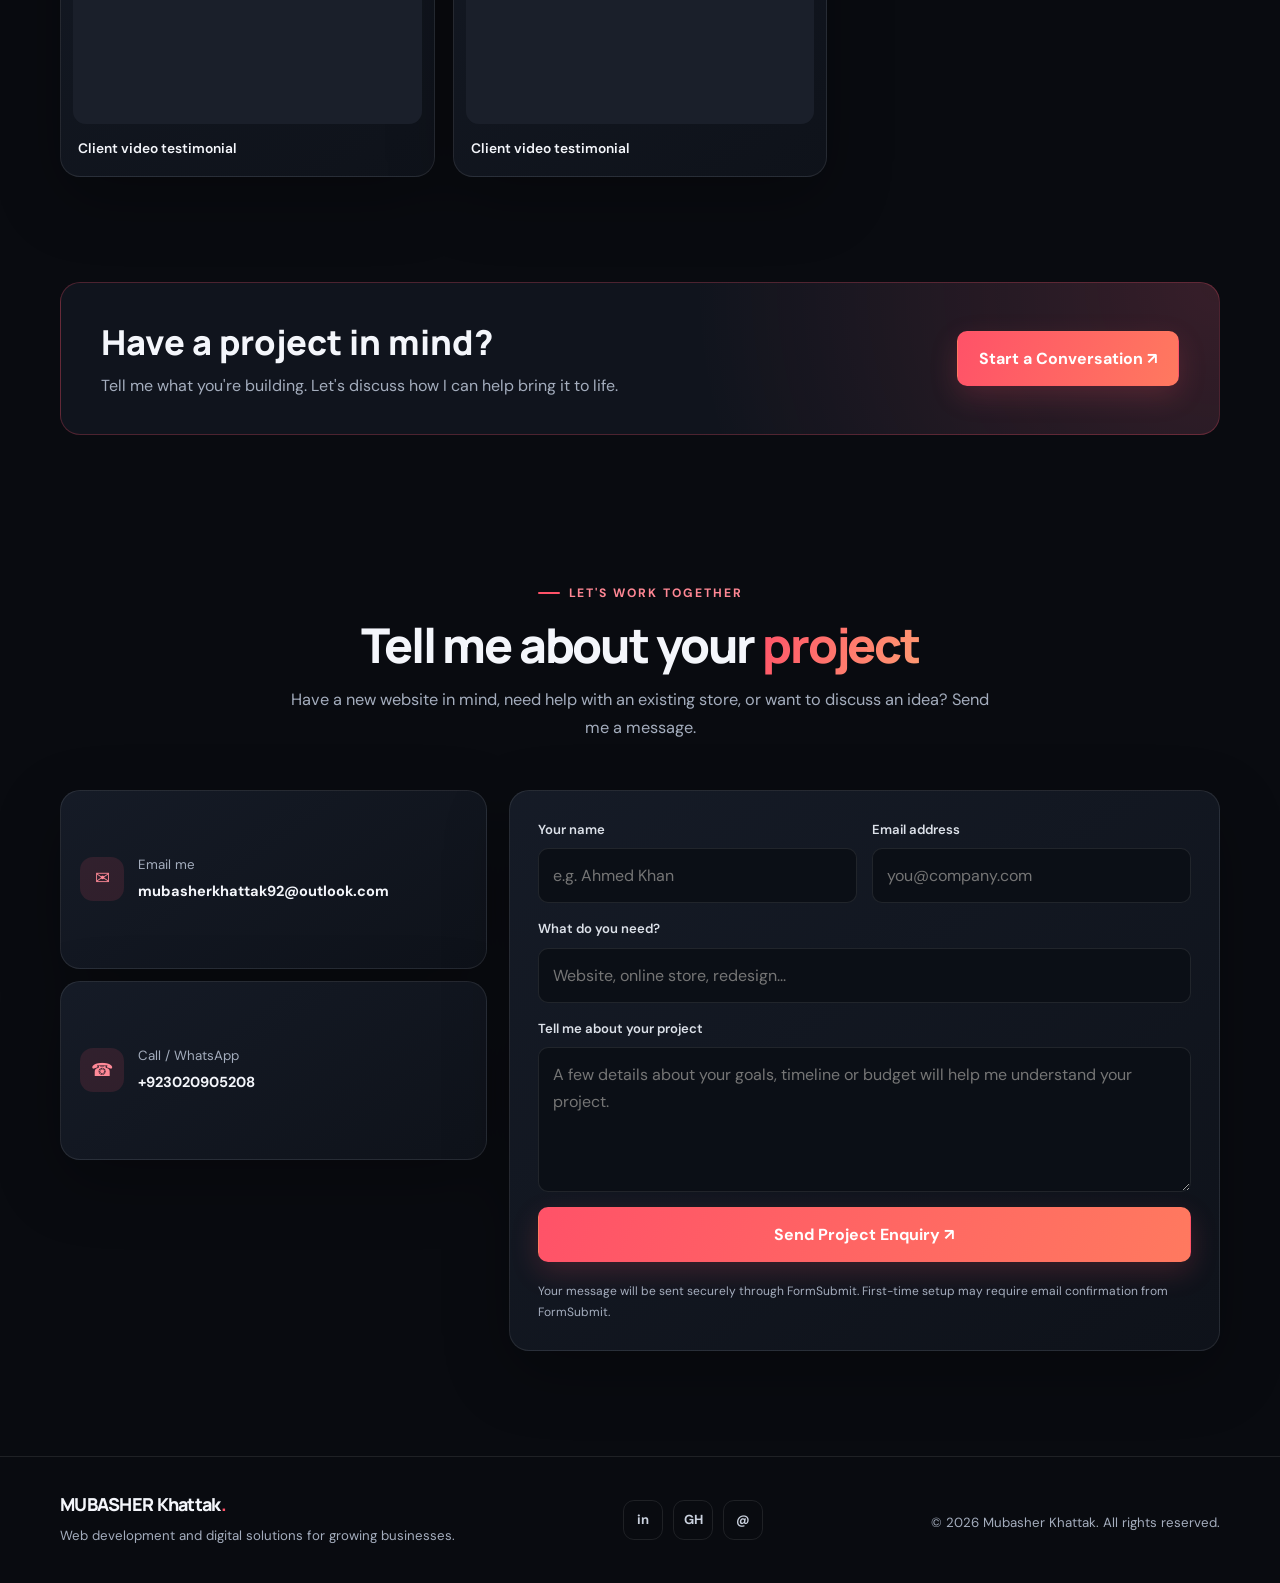
==== commit 4a50c4aa: "Update index.html" ====
--- a/index.html
+++ b/index.html
@@ -112,7 +112,7 @@
      <article class="mk-card mk-timeline-item mk-reveal"><h4>Intermediate in Computer Science</h4><div class="mk-company">Army Public School & College, Peshawar</div><span class="mk-date">Completed</span><p>Studies focused on computer science, programming fundamentals and information technology.</p></article>
      <article class="mk-card mk-timeline-item mk-reveal"><h4>Matriculation in Computer Science</h4><div class="mk-company">Army Public School & College, Peshawar</div><span class="mk-date">Completed</span><p>Foundation studies with a focus on computer science and information technology.</p></article>
      <article class="mk-card mk-timeline-item mk-reveal"><h4>Professional certifications</h4><div class="mk-cert-list">
-      <div class="mk-cert"><span>1 Million Prompters – dub.ai</span><span>2026</span></div><div class="mk-cert"><span>Google IT Support & AI Essentials</span><span>2025</span></div><div class="mk-cert"><span>Oracle Database Foundations</span><span>2024</span></div><div class="mk-cert"><span>UNDP UX/UI Design</span><span>2024</span></div><div class="mk-cert"><span>IBM Data Analytics</span><span>2023</span></div>
+      <div class="mk-cert"><span>1 Million Prompters – dub.ai</span><span>2026</span></div><div class="mk-cert"><span>Google AI Essentials</span><span>2024</span></div><div class="mk-cert"><span>IBM Data Analytics</span><span>2023</span></div><div class="mk-cert"><span>Google IT Support</span><span>2023</span></div><div class="mk-cert"><span>Oracle Database Foundations</span><span>2021</span></div><div class="mk-cert"><span>Front-End Web UI Frameworks and Tools: Bootstrap 4 (Coursera)</span><span>2019</span></div><div class="mk-cert"><span>UNDP UX/UI Design</span><span>2019</span></div>
      </div></article>
     </div>
    </div>
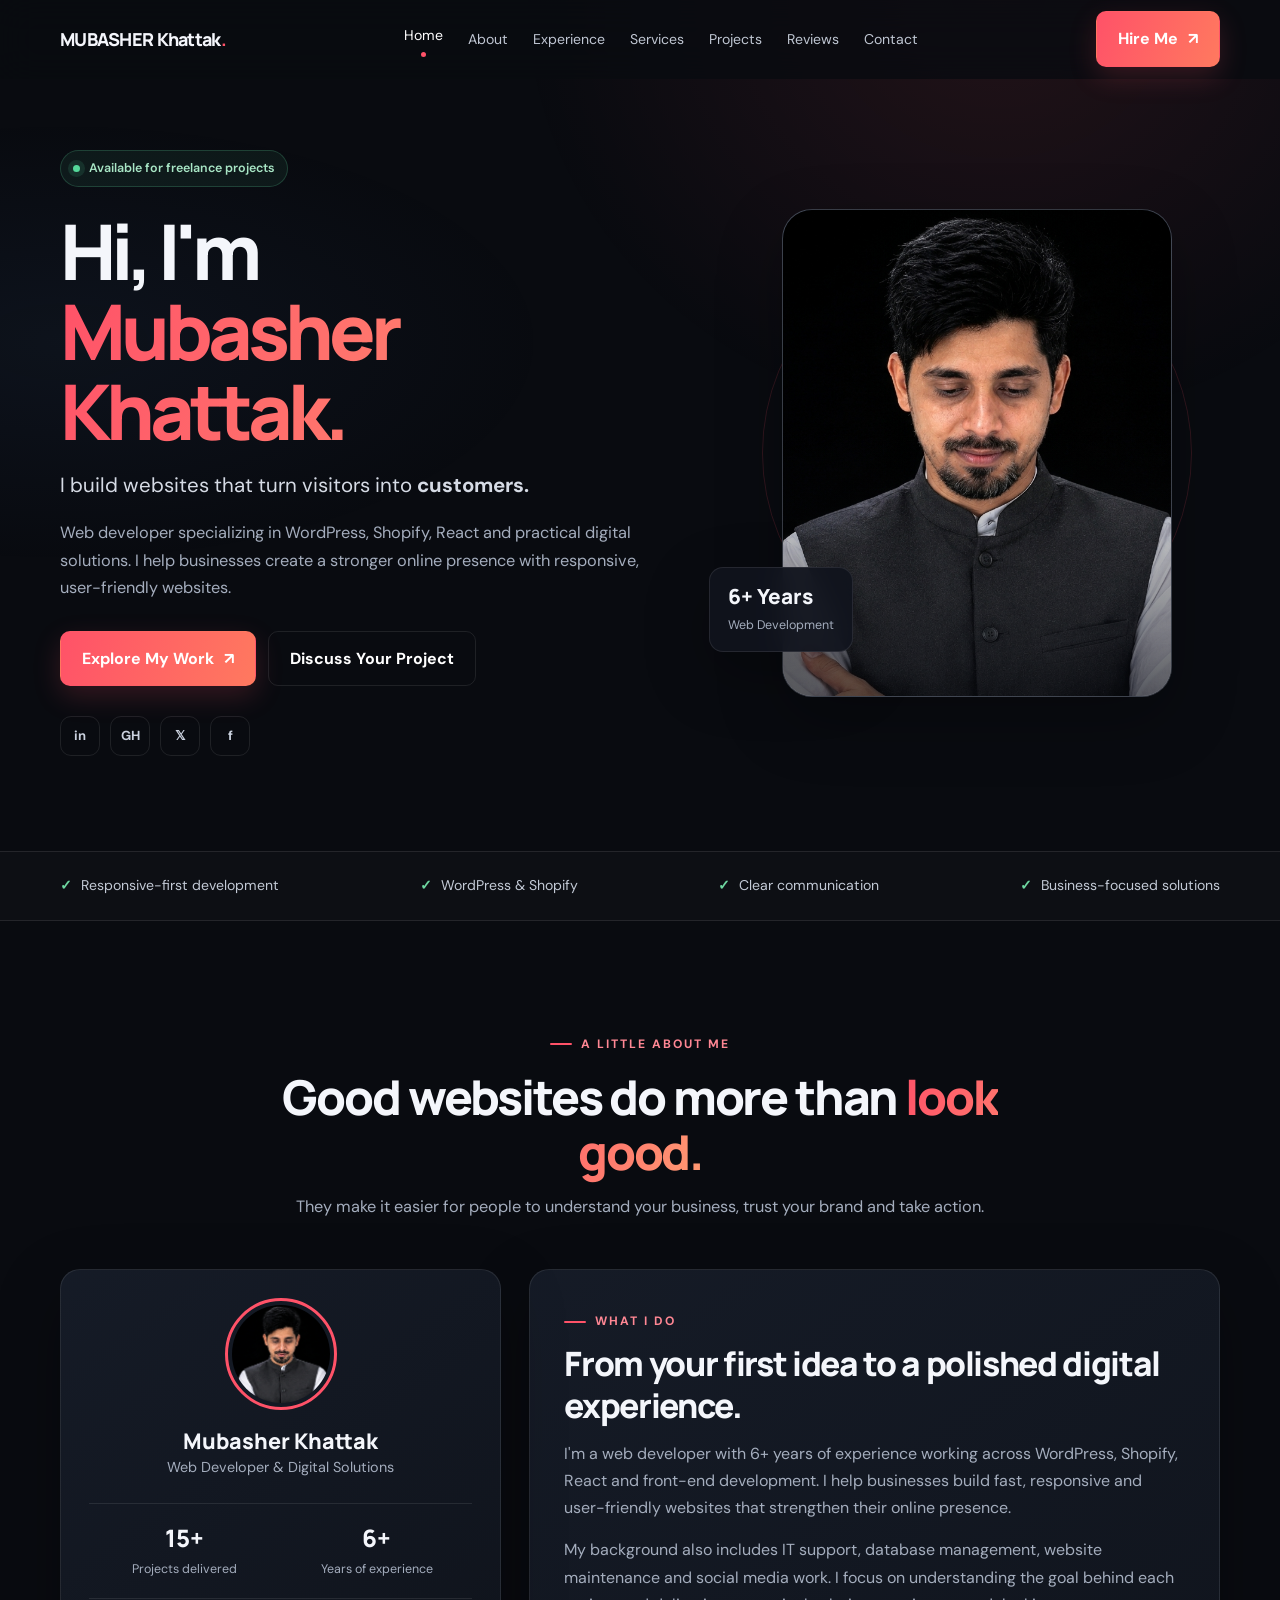
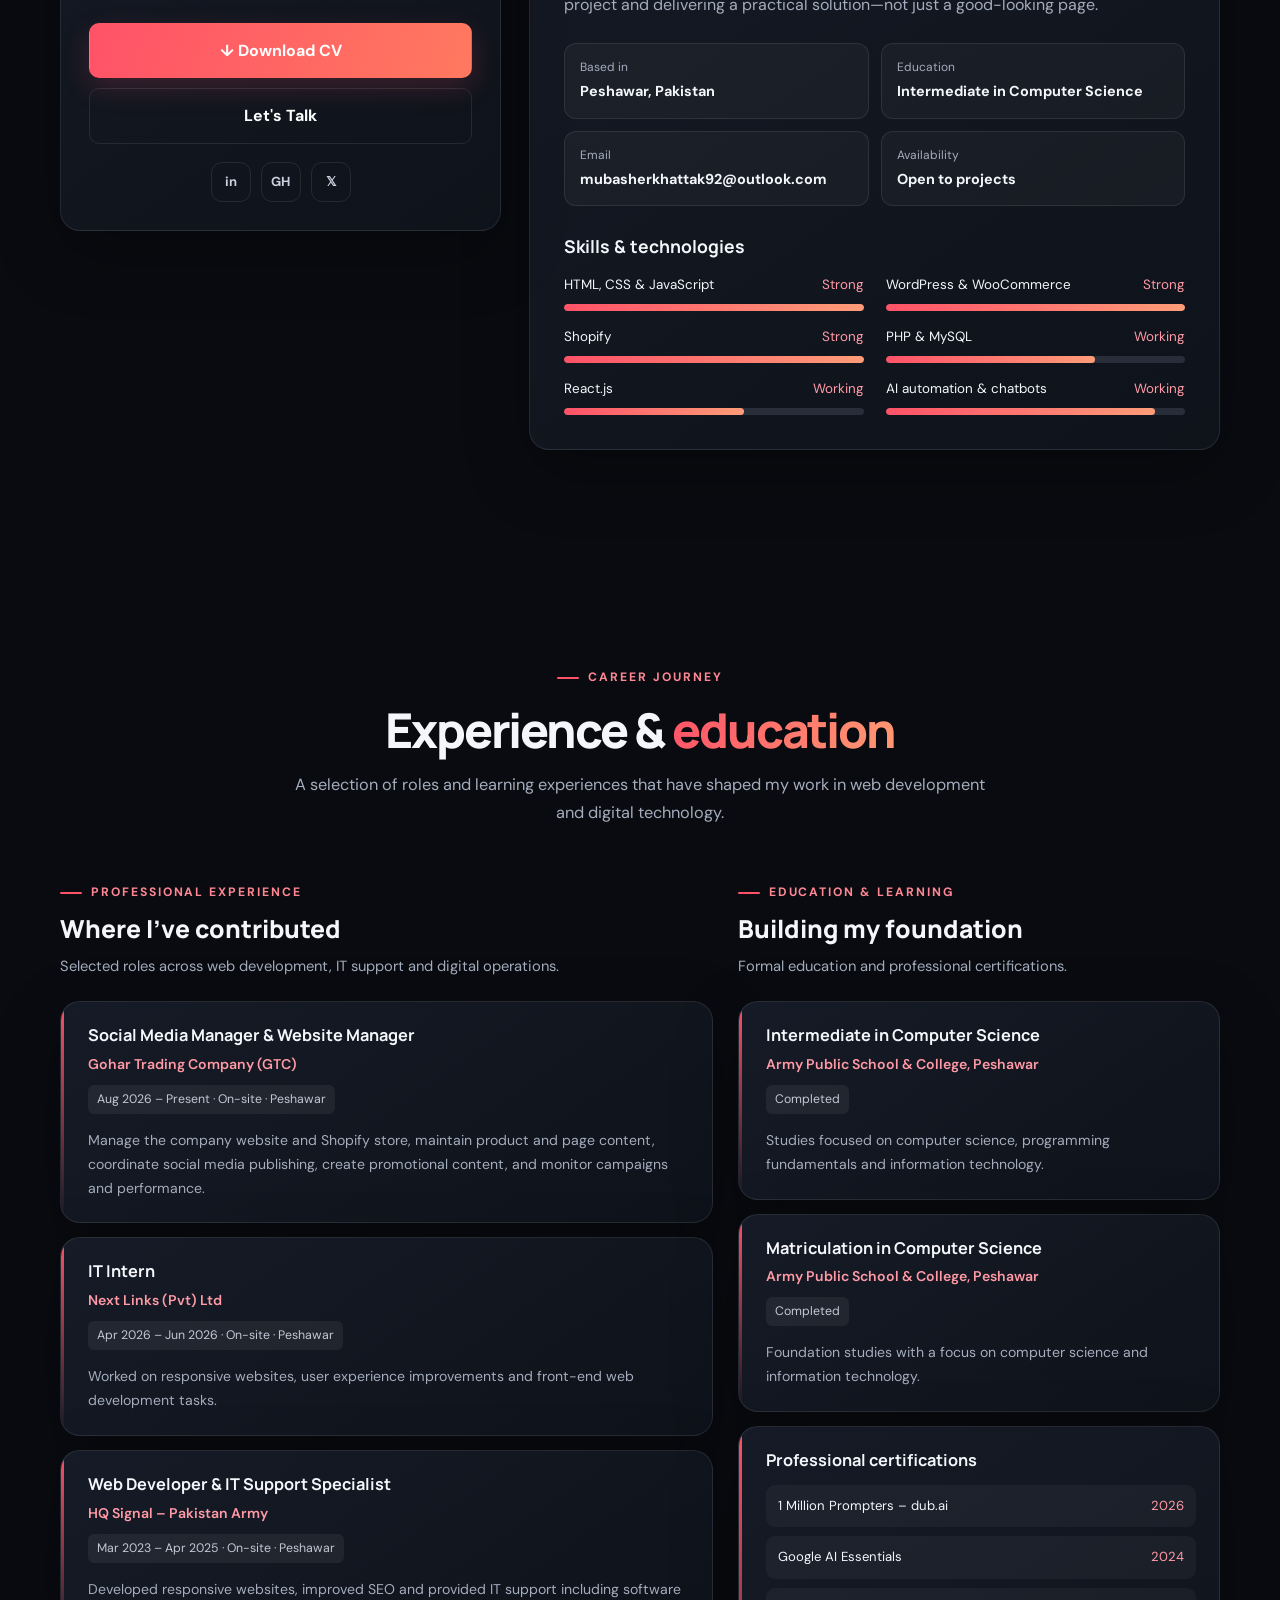
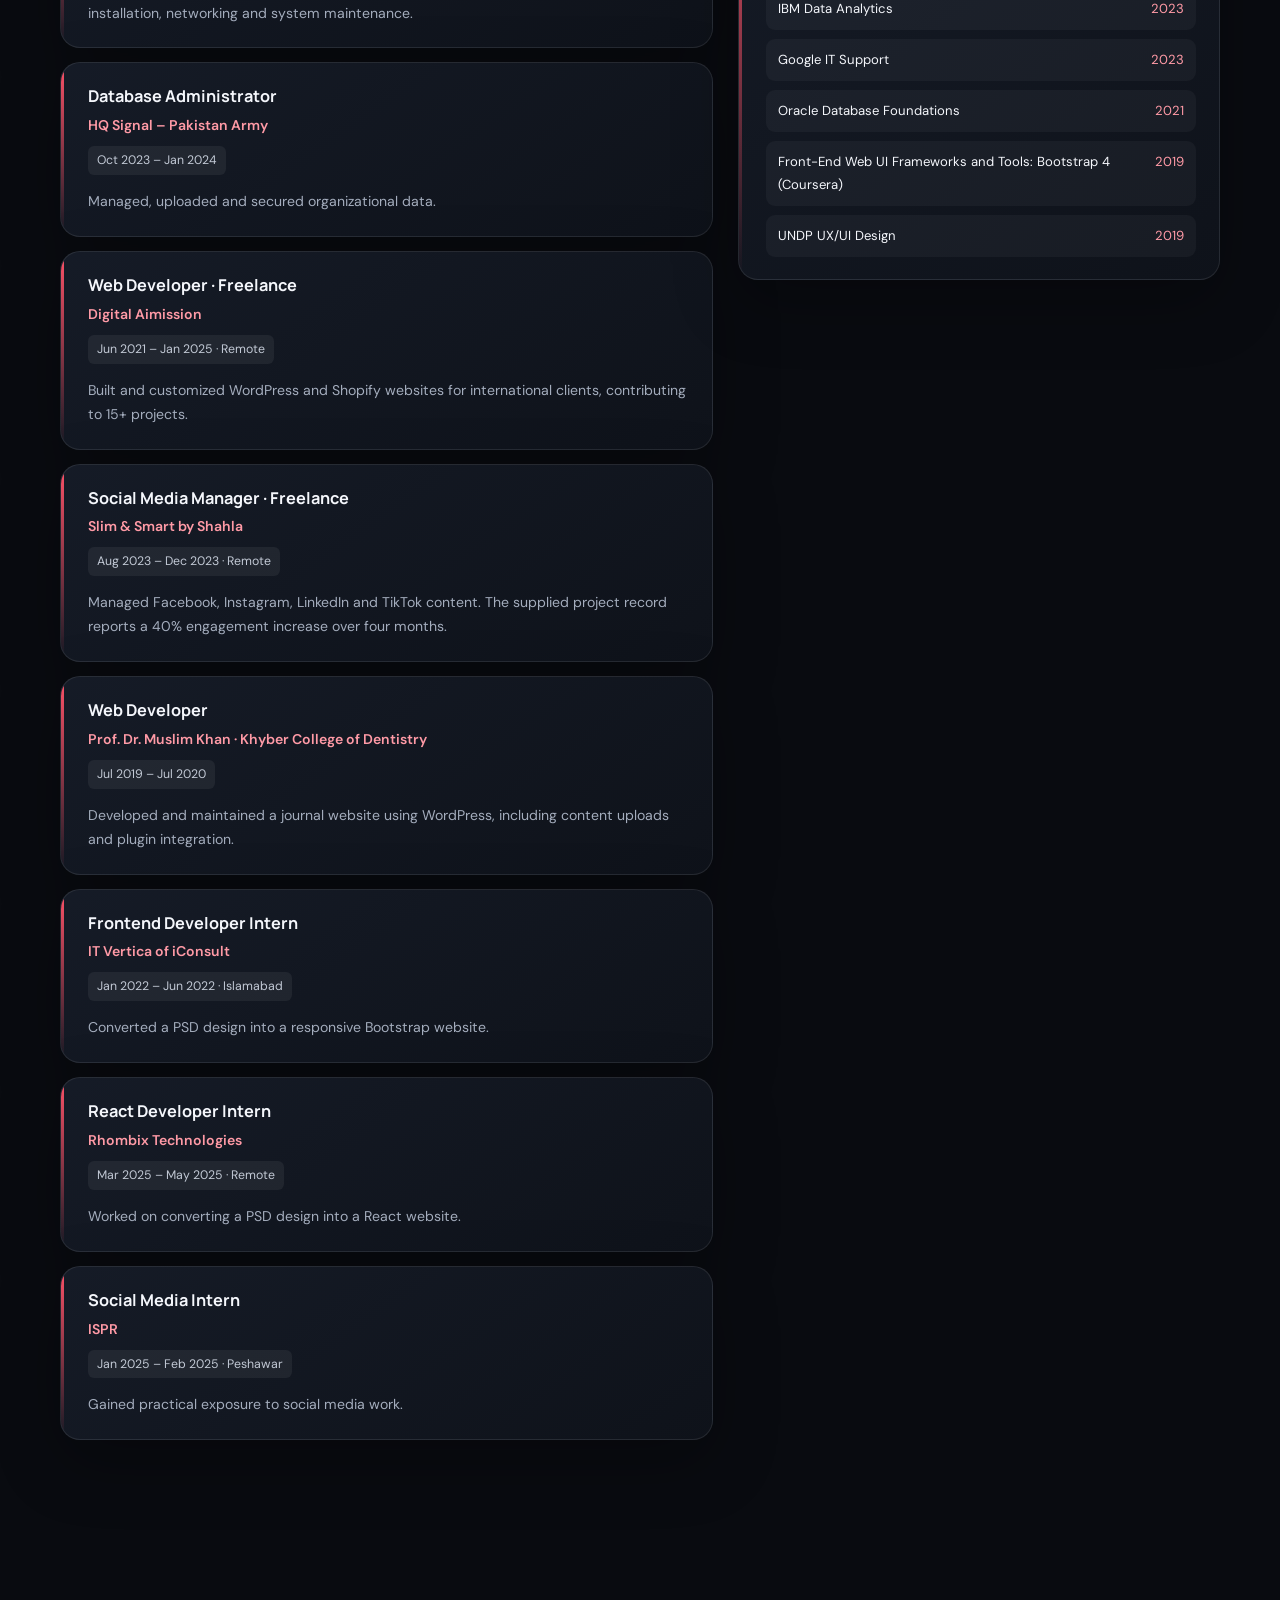
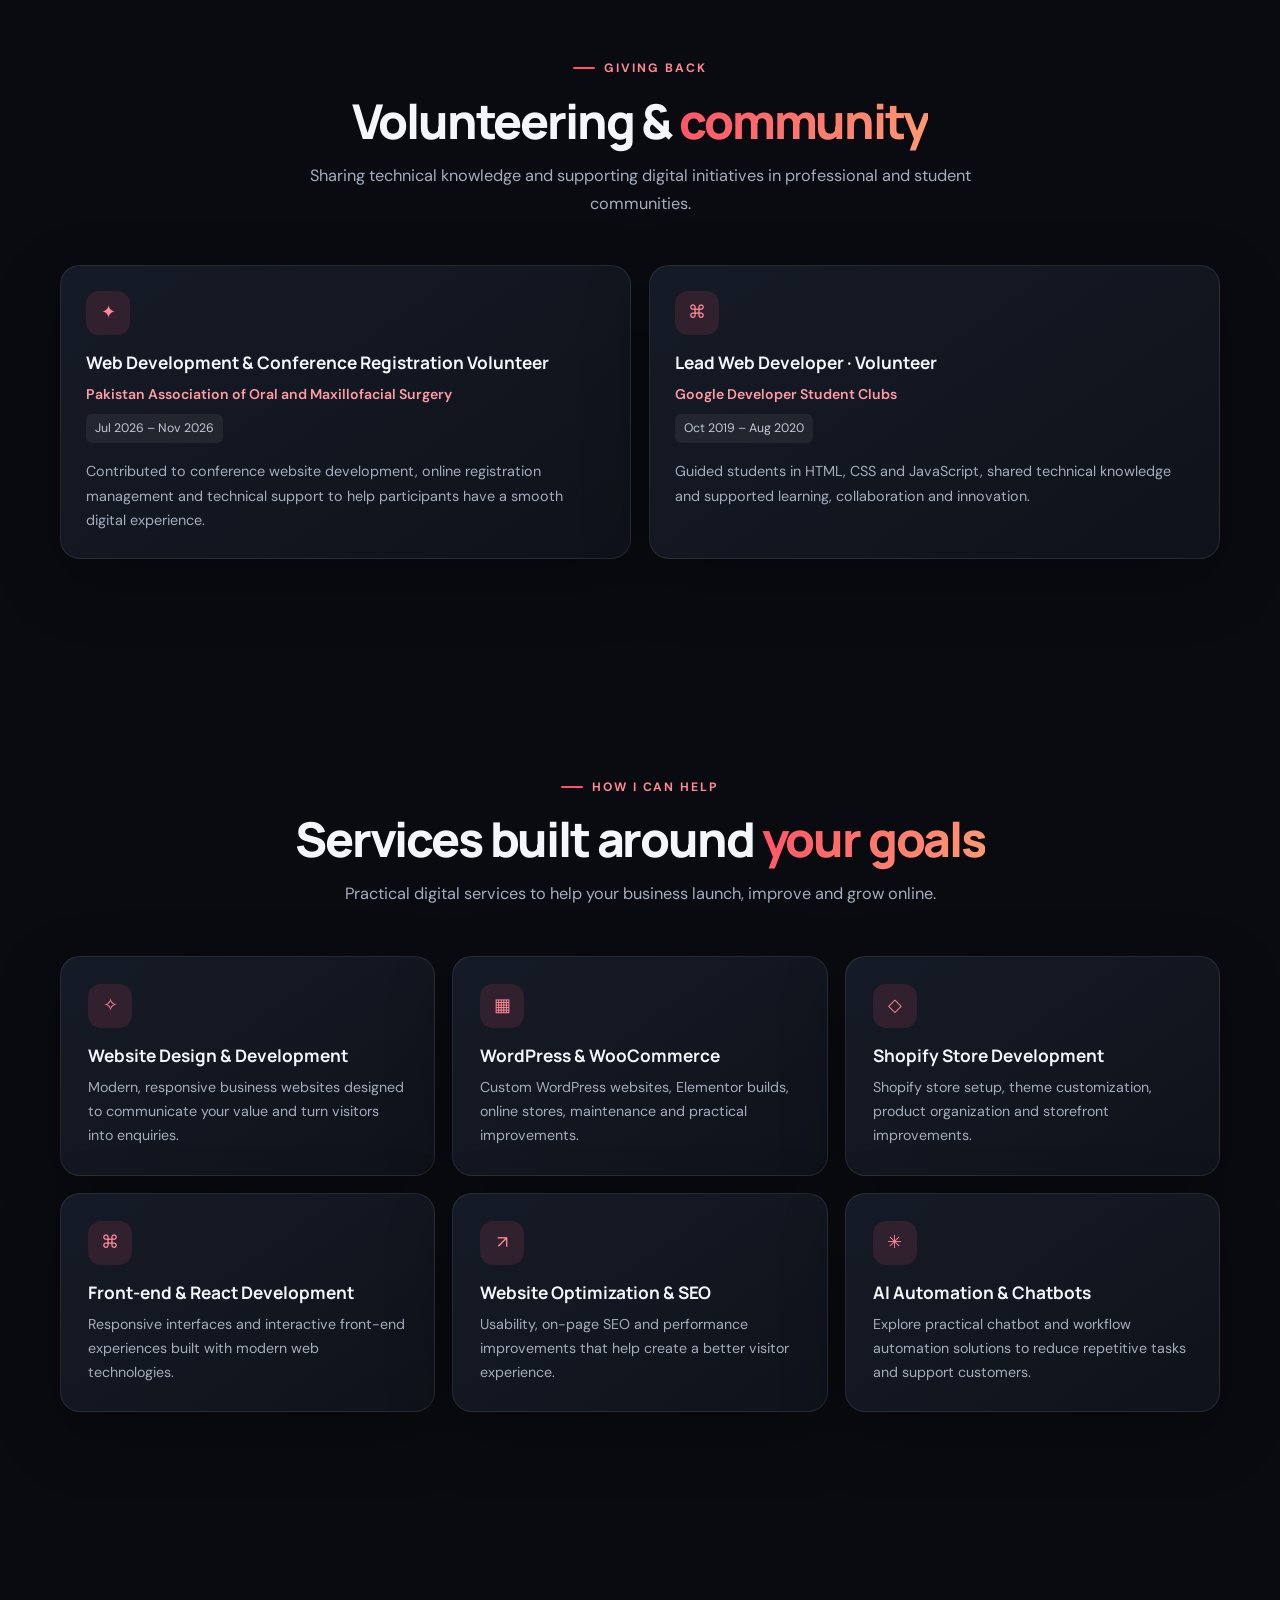
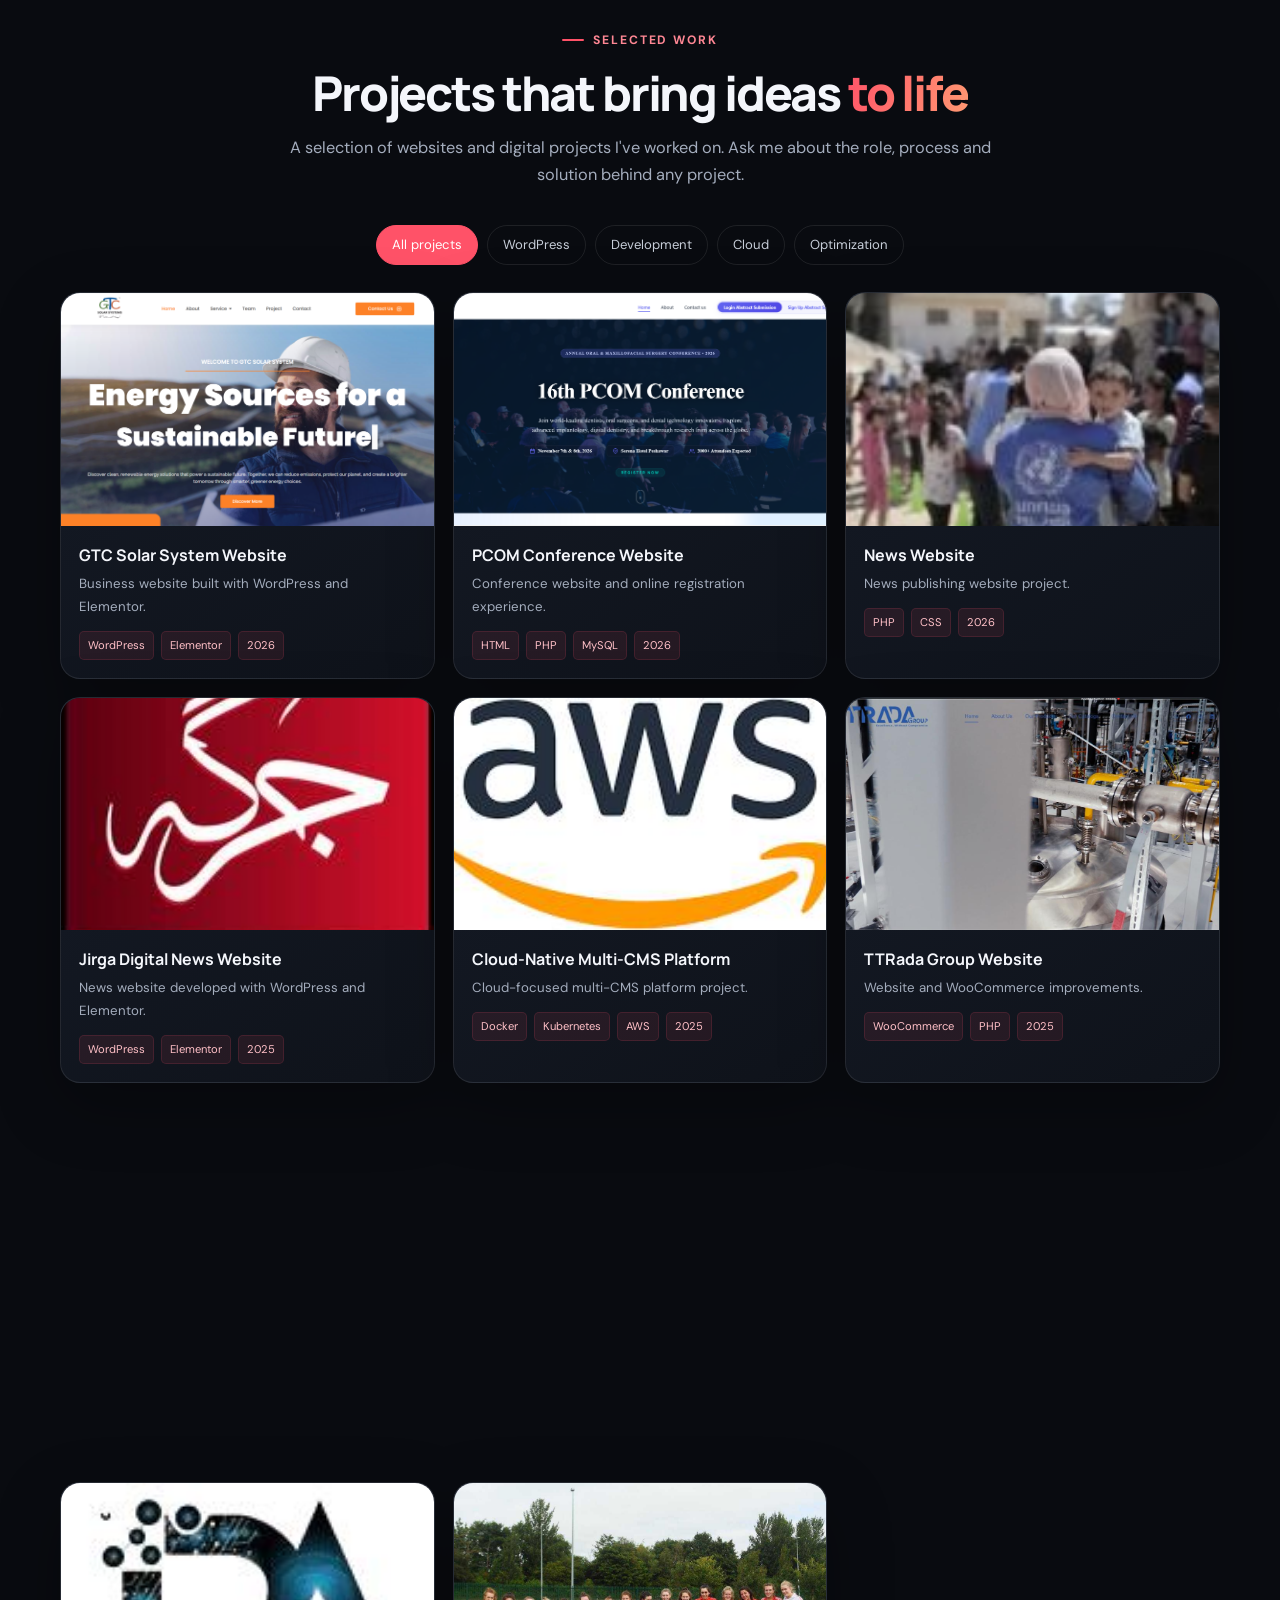
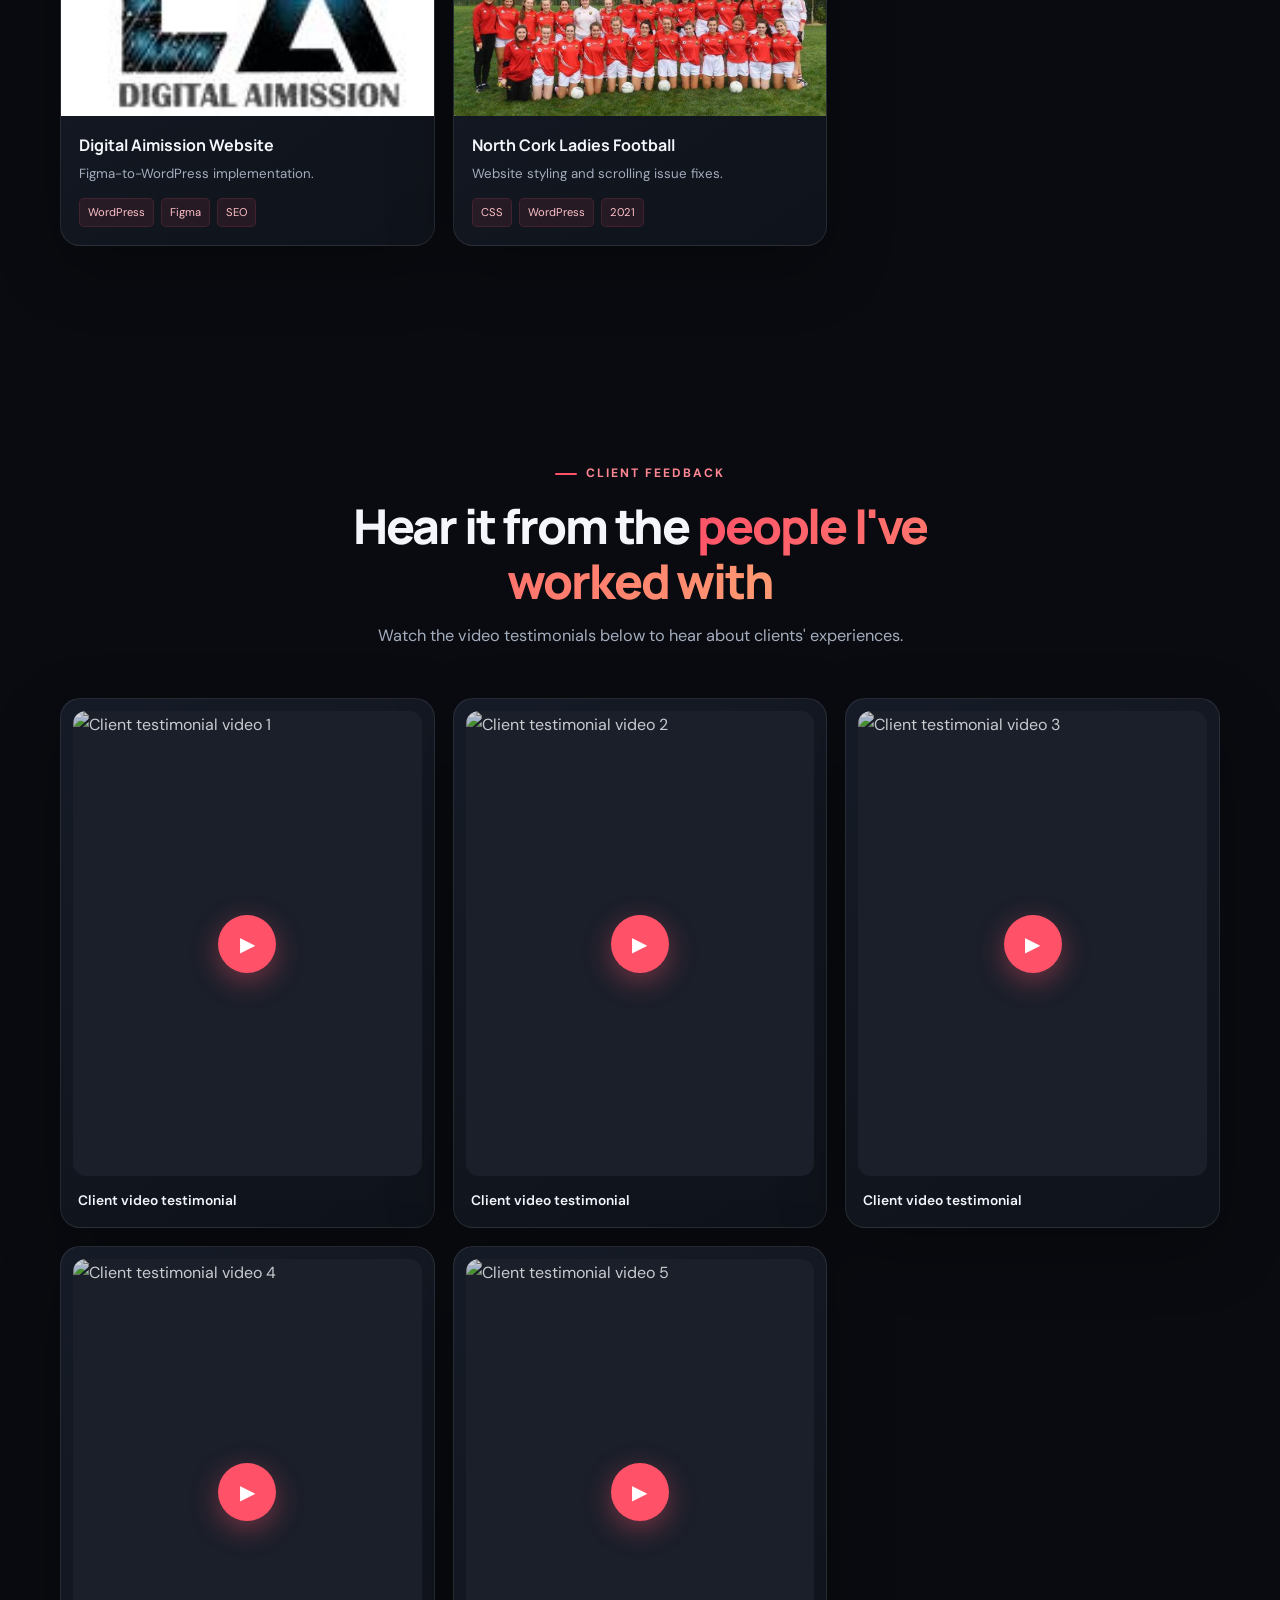
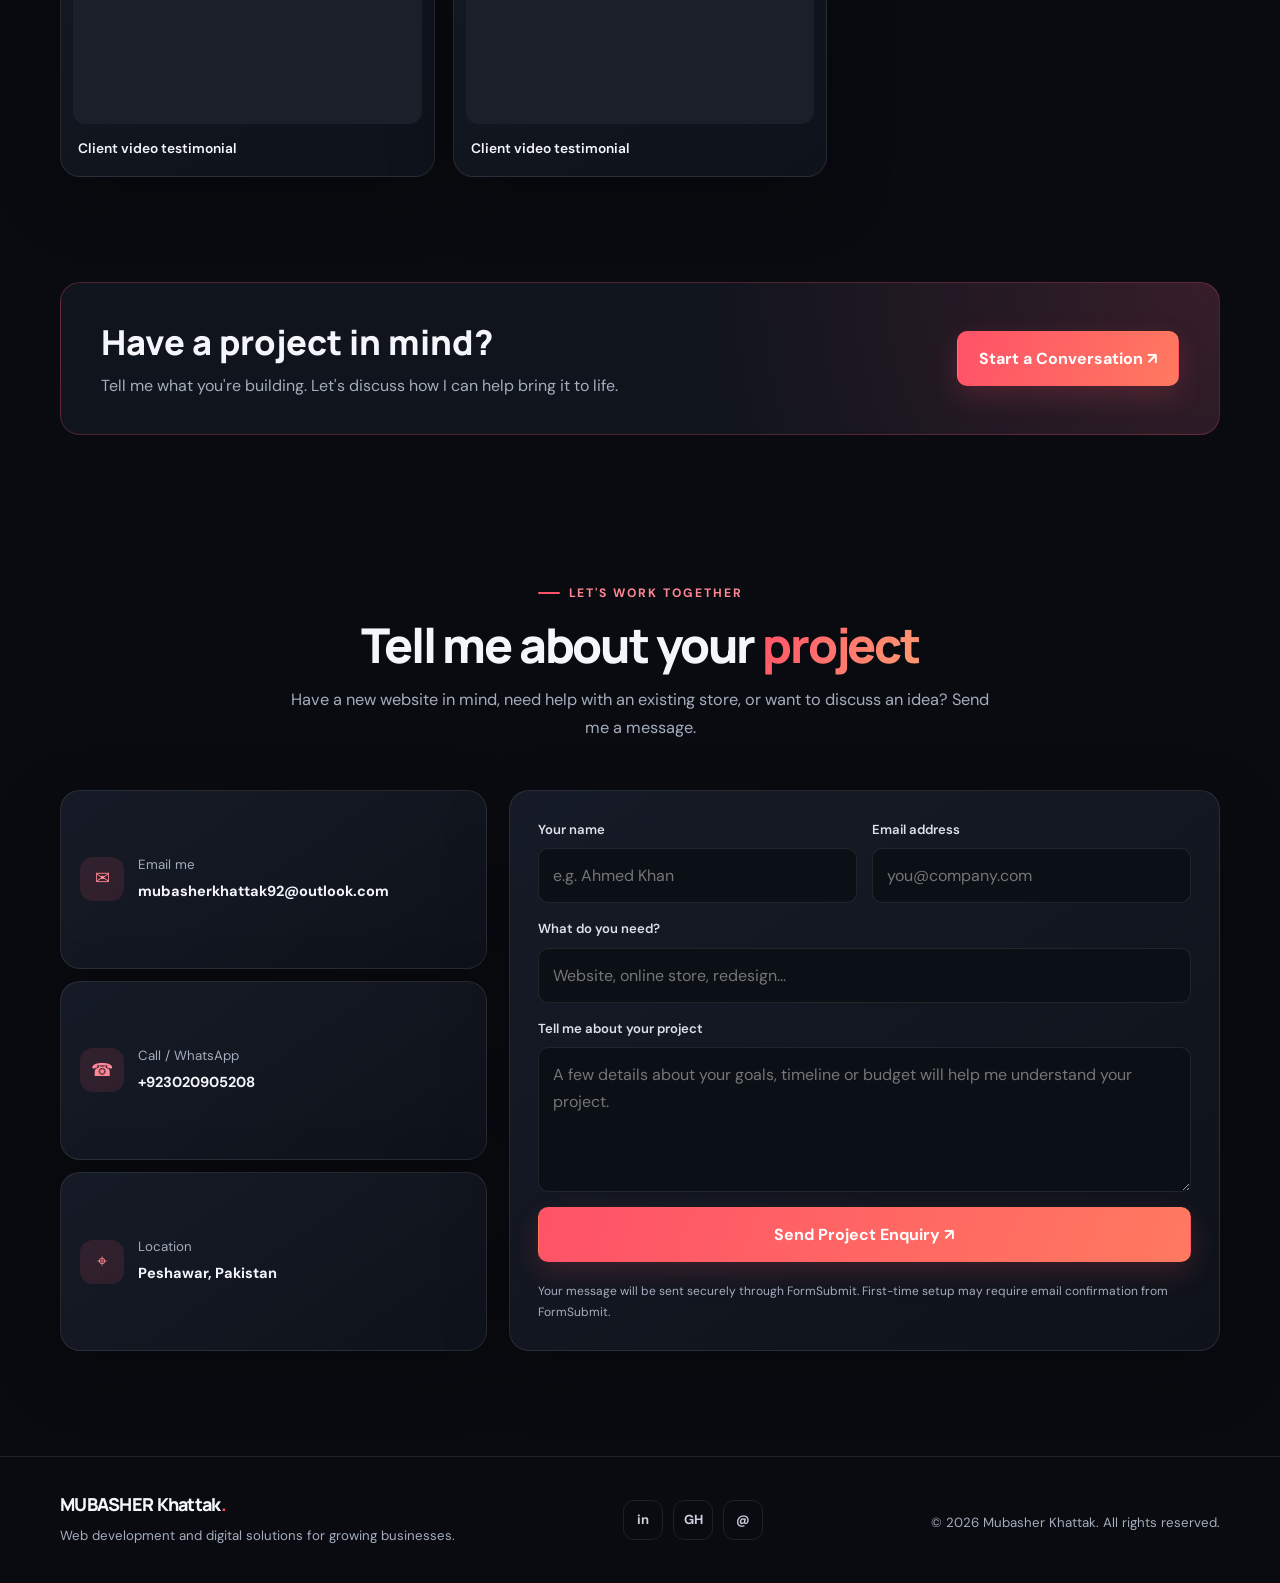
==== commit cdcbc99f: "Update index.html" ====
--- a/index.html
+++ b/index.html
@@ -1,3 +1,4 @@
+
 <!doctype html>
 <html lang="en">
 <head>
@@ -14,16 +15,23 @@
   <link rel="preconnect" href="https://fonts.gstatic.com" crossorigin>
   <link href="https://fonts.googleapis.com/css2?family=DM+Sans:wght@400;500;600;700&family=Manrope:wght@400;500;600;700;800&display=swap" rel="stylesheet">
   <link rel="stylesheet" href="assets/css/main.css">
-  
 </head>
+
 <body>
+
 <header class="mk-header" id="top">
   <div class="mk-container mk-nav">
     <a class="mk-logo" href="#home">MUBASHER Khattak<span>.</span></a>
     <button class="mk-menu" id="mkMenu" aria-label="Open navigation" aria-expanded="false">☰</button>
     <nav aria-label="Main navigation">
       <ul class="mk-nav-links" id="mkNavLinks">
-        <li><a href="#home" class="active">Home</a></li><li><a href="#about">About</a></li><li><a href="#resume">Experience</a></li><li><a href="#services">Services</a></li><li><a href="#portfolio">Projects</a></li><li><a href="#testimonials">Reviews</a></li><li><a href="#contact">Contact</a></li>
+        <li><a href="#home" class="active">Home</a></li>
+        <li><a href="#about">About</a></li>
+        <li><a href="#resume">Experience</a></li>
+        <li><a href="#services">Services</a></li>
+        <li><a href="#portfolio">Projects</a></li>
+        <li><a href="#testimonials">Reviews</a></li>
+        <li><a href="#contact">Contact</a></li>
       </ul>
     </nav>
     <a class="mk-btn mk-nav-cta" href="#contact">Hire Me <span aria-hidden="true">↗</span></a>
@@ -31,6 +39,7 @@
 </header>
 
 <main>
+
 <section class="mk-hero" id="home">
   <div class="mk-container mk-hero-grid">
     <div class="mk-hero-content mk-reveal">
@@ -38,7 +47,10 @@
       <h1>Hi, I'm <span class="mk-gradient">Mubasher Khattak.</span></h1>
       <p class="mk-hero-lead">I build websites that turn visitors into <strong>customers.</strong></p>
       <p class="mk-hero-copy">Web developer specializing in WordPress, Shopify, React and practical digital solutions. I help businesses create a stronger online presence with responsive, user-friendly websites.</p>
-      <div class="mk-hero-actions"><a class="mk-btn" href="#portfolio">Explore My Work <span>↗</span></a><a class="mk-btn mk-btn-outline" href="#contact">Discuss Your Project</a></div>
+      <div class="mk-hero-actions">
+        <a class="mk-btn" href="#portfolio">Explore My Work <span>↗</span></a>
+        <a class="mk-btn mk-btn-outline" href="#contact">Discuss Your Project</a>
+      </div>
       <div class="mk-socials" aria-label="Social profiles">
         <a href="https://www.linkedin.com/in/mubasherkhattakwebdeveloper/" target="_blank" rel="noopener" aria-label="LinkedIn">in</a>
         <a href="https://github.com/mubasherkhattak" target="_blank" rel="noopener" aria-label="GitHub">GH</a>
@@ -46,44 +58,104 @@
         <a href="https://www.facebook.com/mubasherkhattakwebdeveloper" target="_blank" rel="noopener" aria-label="Facebook">f</a>
       </div>
     </div>
+
     <div class="mk-hero-visual mk-reveal">
       <div class="mk-hero-orbit"></div>
-      <div class="mk-portrait-frame"><img src="assets/img/profile/profile-bg-6.jpg" alt="Portrait of Mubasher Khattak" fetchpriority="high"></div>
-      <div class="mk-floating-card"><strong>6+ Years</strong><span>Web Development</span></div>
-    </div>
-  </div>
-</section>
-<div class="mk-trust-strip"><div class="mk-container mk-trust-inner"><span><b class="mk-check">✓</b> Responsive-first development</span><span><b class="mk-check">✓</b> WordPress & Shopify</span><span><b class="mk-check">✓</b> Clear communication</span><span><b class="mk-check">✓</b> Business-focused solutions</span></div></div>
+      <div class="mk-portrait-frame">
+        <img src="assets/img/profile/profile-bg-6.jpg" alt="Portrait of Mubasher Khattak" fetchpriority="high">
+      </div>
+      <div class="mk-floating-card">
+        <strong>6+ Years</strong>
+        <span>Web Development</span>
+      </div>
+    </div>
+  </div>
+</section>
+
+<div class="mk-trust-strip">
+  <div class="mk-container mk-trust-inner">
+    <span><b class="mk-check">✓</b> Responsive-first development</span>
+    <span><b class="mk-check">✓</b> WordPress & Shopify</span>
+    <span><b class="mk-check">✓</b> Clear communication</span>
+    <span><b class="mk-check">✓</b> Business-focused solutions</span>
+  </div>
+</div>
 
 <section class="mk-section" id="about">
   <div class="mk-container">
-    <div class="mk-section-head mk-reveal"><span class="mk-eyebrow">A little about me</span><h2>Good websites do more than <span class="mk-gradient">look good.</span></h2><p>They make it easier for people to understand your business, trust your brand and take action.</p></div>
+    <div class="mk-section-head mk-reveal">
+      <span class="mk-eyebrow">A little about me</span>
+      <h2>Good websites do more than <span class="mk-gradient">look good.</span></h2>
+      <p>They make it easier for people to understand your business, trust your brand and take action.</p>
+    </div>
+
     <div class="mk-about-grid">
       <aside class="mk-card mk-profile-card mk-reveal">
-        <div class="mk-avatar"><img src="assets/img/profile/profile-bg-6.jpg" alt="Mubasher Khattak"></div>
-        <h3>Mubasher Khattak</h3><div class="mk-role">Web Developer & Digital Solutions</div>
-        <div class="mk-stats"><div><strong>15+</strong><span>Projects delivered</span></div><div><strong>6+</strong><span>Years of experience</span></div></div>
-        <div class="mk-profile-actions"><a class="mk-btn" href="./Mubasher_Khattak_CV.pdf" download>↓ Download CV</a><a class="mk-btn mk-btn-outline" href="#contact">Let's Talk</a></div>
-        <div class="mk-socials mk-profile-social"><a href="https://www.linkedin.com/in/mubasherkhattakwebdeveloper/" aria-label="LinkedIn">in</a><a href="https://github.com/mubasherkhattak" aria-label="GitHub">GH</a><a href="https://x.com/Website_Typist" aria-label="X">𝕏</a></div>
+        <div class="mk-avatar">
+          <img src="assets/img/profile/profile-bg-6.jpg" alt="Mubasher Khattak">
+        </div>
+        <h3>Mubasher Khattak</h3>
+        <div class="mk-role">Web Developer & Digital Solutions</div>
+
+        <div class="mk-stats">
+          <div><strong>15+</strong><span>Projects delivered</span></div>
+          <div><strong>6+</strong><span>Years of experience</span></div>
+        </div>
+
+        <div class="mk-profile-actions">
+          <a class="mk-btn" href="./Mubasher_Khattak_CV.pdf" download>↓ Download CV</a>
+          <a class="mk-btn mk-btn-outline" href="#contact">Let's Talk</a>
+        </div>
+
+        <div class="mk-socials mk-profile-social">
+          <a href="https://www.linkedin.com/in/mubasherkhattakwebdeveloper/" aria-label="LinkedIn">in</a>
+          <a href="https://github.com/mubasherkhattak" aria-label="GitHub">GH</a>
+          <a href="https://x.com/Website_Typist" aria-label="X">𝕏</a>
+        </div>
       </aside>
+
       <div class="mk-card mk-about-content mk-reveal">
-        <span class="mk-eyebrow">What I do</span><h3>From your first idea to a polished digital experience.</h3>
+        <span class="mk-eyebrow">What I do</span>
+        <h3>From your first idea to a polished digital experience.</h3>
         <p>I'm a web developer with 6+ years of experience working across WordPress, Shopify, React and front-end development. I help businesses build fast, responsive and user-friendly websites that strengthen their online presence.</p>
         <p>My background also includes IT support, database management, website maintenance and social media work. I focus on understanding the goal behind each project and delivering a practical solution—not just a good-looking page.</p>
+
         <div class="mk-detail-grid">
           <div class="mk-detail"><small>Based in</small><strong>Peshawar, Pakistan</strong></div>
           <div class="mk-detail"><small>Education</small><strong>Intermediate in Computer Science</strong></div>
           <div class="mk-detail"><small>Email</small><strong><a href="mailto:mubasherkhattak92@outlook.com">mubasherkhattak92@outlook.com</a></strong></div>
           <div class="mk-detail"><small>Availability</small><strong>Open to projects</strong></div>
         </div>
-        <div class="mk-skills"><h4>Skills & technologies</h4><div class="mk-skill-grid">
-          <div><div class="mk-skill-top"><span>HTML, CSS & JavaScript</span><span>Strong</span></div><div class="mk-skill-track"><div class="mk-skill-fill" style="--level:100%"></div></div></div>
-          <div><div class="mk-skill-top"><span>WordPress & WooCommerce</span><span>Strong</span></div><div class="mk-skill-track"><div class="mk-skill-fill" style="--level:100%"></div></div></div>
-          <div><div class="mk-skill-top"><span>Shopify</span><span>Strong</span></div><div class="mk-skill-track"><div class="mk-skill-fill" style="--level:100%"></div></div></div>
-          <div><div class="mk-skill-top"><span>PHP & MySQL</span><span>Working</span></div><div class="mk-skill-track"><div class="mk-skill-fill" style="--level:70%"></div></div></div>
-          <div><div class="mk-skill-top"><span>React.js</span><span>Working</span></div><div class="mk-skill-track"><div class="mk-skill-fill" style="--level:60%"></div></div></div>
-          <div><div class="mk-skill-top"><span>AI automation & chatbots</span><span>Working</span></div><div class="mk-skill-track"><div class="mk-skill-fill" style="--level:90%"></div></div></div>
-        </div></div>
+
+        <div class="mk-skills">
+          <h4>Skills & technologies</h4>
+          <div class="mk-skill-grid">
+            <div>
+              <div class="mk-skill-top"><span>HTML, CSS & JavaScript</span><span>Strong</span></div>
+              <div class="mk-skill-track"><div class="mk-skill-fill" style="--level:100%"></div></div>
+            </div>
+            <div>
+              <div class="mk-skill-top"><span>WordPress & WooCommerce</span><span>Strong</span></div>
+              <div class="mk-skill-track"><div class="mk-skill-fill" style="--level:100%"></div></div>
+            </div>
+            <div>
+              <div class="mk-skill-top"><span>Shopify</span><span>Strong</span></div>
+              <div class="mk-skill-track"><div class="mk-skill-fill" style="--level:100%"></div></div>
+            </div>
+            <div>
+              <div class="mk-skill-top"><span>PHP & MySQL</span><span>Working</span></div>
+              <div class="mk-skill-track"><div class="mk-skill-fill" style="--level:70%"></div></div>
+            </div>
+            <div>
+              <div class="mk-skill-top"><span>React.js</span><span>Working</span></div>
+              <div class="mk-skill-track"><div class="mk-skill-fill" style="--level:60%"></div></div>
+            </div>
+            <div>
+              <div class="mk-skill-top"><span>AI automation & chatbots</span><span>Working</span></div>
+              <div class="mk-skill-track"><div class="mk-skill-fill" style="--level:90%"></div></div>
+            </div>
+          </div>
+        </div>
       </div>
     </div>
   </div>
@@ -91,29 +163,127 @@
 
 <section class="mk-section" id="resume">
  <div class="mk-container">
-  <div class="mk-section-head mk-reveal"><span class="mk-eyebrow">Career journey</span><h2>Experience & <span class="mk-gradient">education</span></h2><p>A selection of roles and learning experiences that have shaped my work in web development and digital technology.</p></div>
+  <div class="mk-section-head mk-reveal">
+    <span class="mk-eyebrow">Career journey</span>
+    <h2>Experience & <span class="mk-gradient">education</span></h2>
+    <p>A selection of roles and learning experiences that have shaped my work in web development and digital technology.</p>
+  </div>
+
   <div class="mk-resume-grid">
-   <div><div class="mk-column-head"><span class="mk-eyebrow">Professional experience</span><h3>Where I've contributed</h3><p>Selected roles across web development, IT support and digital operations.</p></div>
+   <div>
+    <div class="mk-column-head">
+      <span class="mk-eyebrow">Professional experience</span>
+      <h3>Where I've contributed</h3>
+      <p>Selected roles across web development, IT support and digital operations.</p>
+    </div>
+
     <div class="mk-timeline">
-     <article class="mk-card mk-timeline-item mk-reveal"><h4>Social Media Manager & Website Manager</h4><div class="mk-company">Gohar Trading Company (GTC)</div><span class="mk-date">Aug 2026 – Present · On-site · Peshawar</span><p>Manage the company website and Shopify store, maintain product and page content, coordinate social media publishing, create promotional content, and monitor campaigns and performance.</p></article>
-     <article class="mk-card mk-timeline-item mk-reveal"><h4>IT Intern</h4><div class="mk-company">Next Links (Pvt) Ltd</div><span class="mk-date">Apr 2026 – Jun 2026 · On-site · Peshawar</span><p>Worked on responsive websites, user experience improvements and front-end web development tasks.</p></article>
-     <article class="mk-card mk-timeline-item mk-reveal"><h4>Web Developer & IT Support Specialist</h4><div class="mk-company">HQ Signal – Pakistan Army</div><span class="mk-date">Mar 2023 – Apr 2025 · On-site · Peshawar</span><p>Developed responsive websites, improved SEO and provided IT support including software installation, networking and system maintenance.</p></article>
-     <article class="mk-card mk-timeline-item mk-reveal"><h4>Database Administrator</h4><div class="mk-company">HQ Signal – Pakistan Army</div><span class="mk-date">Oct 2023 – Jan 2024</span><p>Managed, uploaded and secured organizational data.</p></article>
-     <article class="mk-card mk-timeline-item mk-reveal"><h4>Web Developer · Freelance</h4><div class="mk-company">Digital Aimission</div><span class="mk-date">Jun 2021 – Jan 2025 · Remote</span><p>Built and customized WordPress and Shopify websites for international clients, contributing to 15+ projects.</p></article>
-     <article class="mk-card mk-timeline-item mk-reveal"><h4>Social Media Manager · Freelance</h4><div class="mk-company">Slim & Smart by Shahla</div><span class="mk-date">Aug 2023 – Dec 2023 · Remote</span><p>Managed Facebook, Instagram, LinkedIn and TikTok content. The supplied project record reports a 40% engagement increase over four months.</p></article>
-     <article class="mk-card mk-timeline-item mk-reveal"><h4>Web Developer</h4><div class="mk-company">Prof. Dr. Muslim Khan · Khyber College of Dentistry</div><span class="mk-date">Jul 2019 – Jul 2020</span><p>Developed and maintained a journal website using WordPress, including content uploads and plugin integration.</p></article>
-     <article class="mk-card mk-timeline-item mk-reveal"><h4>Frontend Developer Intern</h4><div class="mk-company">IT Vertica of iConsult</div><span class="mk-date">Jan 2022 – Jun 2022 · Islamabad</span><p>Converted a PSD design into a responsive Bootstrap website.</p></article>
-     <article class="mk-card mk-timeline-item mk-reveal"><h4>React Developer Intern</h4><div class="mk-company">Rhombix Technologies</div><span class="mk-date">Mar 2025 – May 2025 · Remote</span><p>Worked on converting a PSD design into a React website.</p></article>
-     <article class="mk-card mk-timeline-item mk-reveal"><h4>Social Media Intern</h4><div class="mk-company">ISPR</div><span class="mk-date">Jan 2025 – Feb 2025 · Peshawar</span><p>Gained practical exposure to social media work.</p></article>
+     <article class="mk-card mk-timeline-item mk-reveal">
+       <h4>Social Media Manager & Website Manager</h4>
+       <div class="mk-company">Gohar Trading Company (GTC)</div>
+       <span class="mk-date">Aug 2026 – Present · On-site · Peshawar</span>
+       <p>Manage the company website and Shopify store, maintain product and page content, coordinate social media publishing, create promotional content, and monitor campaigns and performance.</p>
+     </article>
+
+     <article class="mk-card mk-timeline-item mk-reveal">
+       <h4>IT Intern</h4>
+       <div class="mk-company">Next Links (Pvt) Ltd</div>
+       <span class="mk-date">Apr 2026 – Jun 2026 · On-site · Peshawar</span>
+       <p>Worked on responsive websites, user experience improvements and front-end web development tasks.</p>
+     </article>
+
+     <article class="mk-card mk-timeline-item mk-reveal">
+       <h4>Web Developer & IT Support Specialist</h4>
+       <div class="mk-company">HQ Signal – Pakistan Army</div>
+       <span class="mk-date">Mar 2023 – Apr 2025 · On-site · Peshawar</span>
+       <p>Developed responsive websites, improved SEO and provided IT support including software installation, networking and system maintenance.</p>
+     </article>
+
+     <article class="mk-card mk-timeline-item mk-reveal">
+       <h4>Database Administrator</h4>
+       <div class="mk-company">HQ Signal – Pakistan Army</div>
+       <span class="mk-date">Oct 2023 – Jan 2024</span>
+       <p>Managed, uploaded and secured organizational data.</p>
+     </article>
+
+     <article class="mk-card mk-timeline-item mk-reveal">
+       <h4>Web Developer · Freelance</h4>
+       <div class="mk-company">Digital Aimission</div>
+       <span class="mk-date">Jun 2021 – Jan 2025 · Remote</span>
+       <p>Built and customized WordPress and Shopify websites for international clients, contributing to 15+ projects.</p>
+     </article>
+
+     <article class="mk-card mk-timeline-item mk-reveal">
+       <h4>Social Media Manager · Freelance</h4>
+       <div class="mk-company">Slim & Smart by Shahla</div>
+       <span class="mk-date">Aug 2023 – Dec 2023 · Remote</span>
+       <p>Managed Facebook, Instagram, LinkedIn and TikTok content. The supplied project record reports a 40% engagement increase over four months.</p>
+     </article>
+
+     <article class="mk-card mk-timeline-item mk-reveal">
+       <h4>Web Developer</h4>
+       <div class="mk-company">Prof. Dr. Muslim Khan · Khyber College of Dentistry</div>
+       <span class="mk-date">Jul 2019 – Jul 2020</span>
+       <p>Developed and maintained a journal website using WordPress, including content uploads and plugin integration.</p>
+     </article>
+
+     <article class="mk-card mk-timeline-item mk-reveal">
+       <h4>Frontend Developer Intern</h4>
+       <div class="mk-company">IT Vertica of iConsult</div>
+       <span class="mk-date">Jan 2022 – Jun 2022 · Islamabad</span>
+       <p>Converted a PSD design into a responsive Bootstrap website.</p>
+     </article>
+
+     <article class="mk-card mk-timeline-item mk-reveal">
+       <h4>React Developer Intern</h4>
+       <div class="mk-company">Rhombix Technologies</div>
+       <span class="mk-date">Mar 2025 – May 2025 · Remote</span>
+       <p>Worked on converting a PSD design into a React website.</p>
+     </article>
+
+     <article class="mk-card mk-timeline-item mk-reveal">
+       <h4>Social Media Intern</h4>
+       <div class="mk-company">ISPR</div>
+       <span class="mk-date">Jan 2025 – Feb 2025 · Peshawar</span>
+       <p>Gained practical exposure to social media work.</p>
+     </article>
     </div>
    </div>
-   <div><div class="mk-column-head"><span class="mk-eyebrow">Education & learning</span><h3>Building my foundation</h3><p>Formal education and professional certifications.</p></div>
+
+   <div>
+    <div class="mk-column-head">
+      <span class="mk-eyebrow">Education & learning</span>
+      <h3>Building my foundation</h3>
+      <p>Formal education and professional certifications.</p>
+    </div>
+
     <div class="mk-timeline">
-     <article class="mk-card mk-timeline-item mk-reveal"><h4>Intermediate in Computer Science</h4><div class="mk-company">Army Public School & College, Peshawar</div><span class="mk-date">Completed</span><p>Studies focused on computer science, programming fundamentals and information technology.</p></article>
-     <article class="mk-card mk-timeline-item mk-reveal"><h4>Matriculation in Computer Science</h4><div class="mk-company">Army Public School & College, Peshawar</div><span class="mk-date">Completed</span><p>Foundation studies with a focus on computer science and information technology.</p></article>
-     <article class="mk-card mk-timeline-item mk-reveal"><h4>Professional certifications</h4><div class="mk-cert-list">
-      <div class="mk-cert"><span>1 Million Prompters – dub.ai</span><span>2026</span></div><div class="mk-cert"><span>Google AI Essentials</span><span>2024</span></div><div class="mk-cert"><span>IBM Data Analytics</span><span>2023</span></div><div class="mk-cert"><span>Google IT Support</span><span>2023</span></div><div class="mk-cert"><span>Oracle Database Foundations</span><span>2021</span></div><div class="mk-cert"><span>Front-End Web UI Frameworks and Tools: Bootstrap 4 (Coursera)</span><span>2019</span></div><div class="mk-cert"><span>UNDP UX/UI Design</span><span>2019</span></div>
-     </div></article>
+     <article class="mk-card mk-timeline-item mk-reveal">
+       <h4>Intermediate in Computer Science</h4>
+       <div class="mk-company">Army Public School & College, Peshawar</div>
+       <span class="mk-date">Completed</span>
+       <p>Studies focused on computer science, programming fundamentals and information technology.</p>
+     </article>
+
+     <article class="mk-card mk-timeline-item mk-reveal">
+       <h4>Matriculation in Computer Science</h4>
+       <div class="mk-company">Army Public School & College, Peshawar</div>
+       <span class="mk-date">Completed</span>
+       <p>Foundation studies with a focus on computer science and information technology.</p>
+     </article>
+
+     <article class="mk-card mk-timeline-item mk-reveal">
+       <h4>Professional certifications</h4>
+       <div class="mk-cert-list">
+        <div class="mk-cert"><span>1 Million Prompters – dub.ai</span><span>2026</span></div>
+        <div class="mk-cert"><span>Google AI Essentials</span><span>2024</span></div>
+        <div class="mk-cert"><span>IBM Data Analytics</span><span>2023</span></div>
+        <div class="mk-cert"><span>Google IT Support</span><span>2023</span></div>
+        <div class="mk-cert"><span>Oracle Database Foundations</span><span>2021</span></div>
+        <div class="mk-cert"><span>Front-End Web UI Frameworks and Tools: Bootstrap 4 (Coursera)</span><span>2019</span></div>
+        <div class="mk-cert"><span>UNDP UX/UI Design</span><span>2019</span></div>
+       </div>
+     </article>
     </div>
    </div>
   </div>
@@ -121,106 +291,474 @@
 </section>
 
 <section class="mk-section" id="volunteering">
- <div class="mk-container"><div class="mk-section-head mk-reveal"><span class="mk-eyebrow">Giving back</span><h2>Volunteering & <span class="mk-gradient">community</span></h2><p>Sharing technical knowledge and supporting digital initiatives in professional and student communities.</p></div>
+ <div class="mk-container">
+  <div class="mk-section-head mk-reveal">
+    <span class="mk-eyebrow">Giving back</span>
+    <h2>Volunteering & <span class="mk-gradient">community</span></h2>
+    <p>Sharing technical knowledge and supporting digital initiatives in professional and student communities.</p>
+  </div>
+
   <div class="mk-volunteer-grid">
-   <article class="mk-card mk-volunteer mk-reveal"><div class="mk-icon-box">✦</div><h3>Web Development & Conference Registration Volunteer</h3><div class="mk-company">Pakistan Association of Oral and Maxillofacial Surgery</div><span class="mk-date">Jul 2026 – Nov 2026</span><p>Contributed to conference website development, online registration management and technical support to help participants have a smooth digital experience.</p></article>
-   <article class="mk-card mk-volunteer mk-reveal"><div class="mk-icon-box">⌘</div><h3>Lead Web Developer · Volunteer</h3><div class="mk-company">Google Developer Student Clubs</div><span class="mk-date">Oct 2019 – Aug 2020</span><p>Guided students in HTML, CSS and JavaScript, shared technical knowledge and supported learning, collaboration and innovation.</p></article>
+   <article class="mk-card mk-volunteer mk-reveal">
+     <div class="mk-icon-box">✦</div>
+     <h3>Web Development & Conference Registration Volunteer</h3>
+     <div class="mk-company">Pakistan Association of Oral and Maxillofacial Surgery</div>
+     <span class="mk-date">Jul 2026 – Nov 2026</span>
+     <p>Contributed to conference website development, online registration management and technical support to help participants have a smooth digital experience.</p>
+   </article>
+
+   <article class="mk-card mk-volunteer mk-reveal">
+     <div class="mk-icon-box">⌘</div>
+     <h3>Lead Web Developer · Volunteer</h3>
+     <div class="mk-company">Google Developer Student Clubs</div>
+     <span class="mk-date">Oct 2019 – Aug 2020</span>
+     <p>Guided students in HTML, CSS and JavaScript, shared technical knowledge and supported learning, collaboration and innovation.</p>
+   </article>
   </div>
  </div>
 </section>
 
 <section class="mk-section" id="services">
- <div class="mk-container"><div class="mk-section-head mk-reveal"><span class="mk-eyebrow">How I can help</span><h2>Services built around <span class="mk-gradient">your goals</span></h2><p>Practical digital services to help your business launch, improve and grow online.</p></div>
+ <div class="mk-container">
+  <div class="mk-section-head mk-reveal">
+    <span class="mk-eyebrow">How I can help</span>
+    <h2>Services built around <span class="mk-gradient">your goals</span></h2>
+    <p>Practical digital services to help your business launch, improve and grow online.</p>
+  </div>
+
   <div class="mk-services-grid">
-   <article class="mk-card mk-service mk-reveal"><div class="mk-icon-box">✧</div><h3>Website Design & Development</h3><p>Modern, responsive business websites designed to communicate your value and turn visitors into enquiries.</p></article>
-   <article class="mk-card mk-service mk-reveal"><div class="mk-icon-box">▦</div><h3>WordPress & WooCommerce</h3><p>Custom WordPress websites, Elementor builds, online stores, maintenance and practical improvements.</p></article>
-   <article class="mk-card mk-service mk-reveal"><div class="mk-icon-box">◇</div><h3>Shopify Store Development</h3><p>Shopify store setup, theme customization, product organization and storefront improvements.</p></article>
-   <article class="mk-card mk-service mk-reveal"><div class="mk-icon-box">⌘</div><h3>Front-end & React Development</h3><p>Responsive interfaces and interactive front-end experiences built with modern web technologies.</p></article>
-   <article class="mk-card mk-service mk-reveal"><div class="mk-icon-box">↗</div><h3>Website Optimization & SEO</h3><p>Usability, on-page SEO and performance improvements that help create a better visitor experience.</p></article>
-   <article class="mk-card mk-service mk-reveal"><div class="mk-icon-box">✳</div><h3>AI Automation & Chatbots</h3><p>Explore practical chatbot and workflow automation solutions to reduce repetitive tasks and support customers.</p></article>
+   <article class="mk-card mk-service mk-reveal">
+     <div class="mk-icon-box">✧</div>
+     <h3>Website Design & Development</h3>
+     <p>Modern, responsive business websites designed to communicate your value and turn visitors into enquiries.</p>
+   </article>
+
+   <article class="mk-card mk-service mk-reveal">
+     <div class="mk-icon-box">▦</div>
+     <h3>WordPress & WooCommerce</h3>
+     <p>Custom WordPress websites, Elementor builds, online stores, maintenance and practical improvements.</p>
+   </article>
+
+   <article class="mk-card mk-service mk-reveal">
+     <div class="mk-icon-box">◇</div>
+     <h3>Shopify Store Development</h3>
+     <p>Shopify store setup, theme customization, product organization and storefront improvements.</p>
+   </article>
+
+   <article class="mk-card mk-service mk-reveal">
+     <div class="mk-icon-box">⌘</div>
+     <h3>Front-end & React Development</h3>
+     <p>Responsive interfaces and interactive front-end experiences built with modern web technologies.</p>
+   </article>
+
+   <article class="mk-card mk-service mk-reveal">
+     <div class="mk-icon-box">↗</div>
+     <h3>Website Optimization & SEO</h3>
+     <p>Usability, on-page SEO and performance improvements that help create a better visitor experience.</p>
+   </article>
+
+   <article class="mk-card mk-service mk-reveal">
+     <div class="mk-icon-box">✳</div>
+     <h3>AI Automation & Chatbots</h3>
+     <p>Explore practical chatbot and workflow automation solutions to reduce repetitive tasks and support customers.</p>
+   </article>
   </div>
  </div>
 </section>
 
+<!-- SELECTED WORK: FIXED PROJECT LINKS, ORIGINAL CSS CLASSES PRESERVED -->
 <section class="mk-section" id="portfolio">
- <div class="mk-container"><div class="mk-section-head mk-reveal"><span class="mk-eyebrow">Selected work</span><h2>Projects that bring ideas <span class="mk-gradient">to life</span></h2><p>A selection of websites and digital projects I've worked on. Ask me about the role, process and solution behind any project.</p></div>
-  <div class="mk-portfolio-filters" aria-label="Filter projects"><button class="mk-filter active" data-filter="all">All projects</button><button class="mk-filter" data-filter="wordpress">WordPress</button><button class="mk-filter" data-filter="development">Development</button><button class="mk-filter" data-filter="cloud">Cloud</button><button class="mk-filter" data-filter="optimization">Optimization</button></div>
+ <div class="mk-container">
+
+  <div class="mk-section-head mk-reveal">
+    <span class="mk-eyebrow">Selected work</span>
+    <h2>Projects that bring ideas <span class="mk-gradient">to life</span></h2>
+    <p>A selection of websites and digital projects I've worked on. Ask me about the role, process and solution behind any project.</p>
+  </div>
+
+  <div class="mk-portfolio-filters" aria-label="Filter projects">
+    <button class="mk-filter active" data-filter="all" type="button">All projects</button>
+    <button class="mk-filter" data-filter="wordpress" type="button">WordPress</button>
+    <button class="mk-filter" data-filter="development" type="button">Development</button>
+    <button class="mk-filter" data-filter="cloud" type="button">Cloud</button>
+    <button class="mk-filter" data-filter="optimization" type="button">Optimization</button>
+  </div>
+
   <div class="mk-project-grid">
-   <article class="mk-card mk-project mk-reveal" data-category="wordpress"><div class="mk-project-image"><img src="assets/img/portfolio/GTC.png" alt="GTC Solar System website project" loading="lazy"></div><div class="mk-project-body"><h3>GTC Solar System Website</h3><p>Business website built with WordPress and Elementor.</p><div class="mk-tags"><span>WordPress</span><span>Elementor</span><span>2026</span></div></div></article>
-   <article class="mk-card mk-project mk-reveal" data-category="development"><div class="mk-project-image"><img src="assets/img/portfolio/PCOMConferenceWebsite.png" alt="PCOM Conference website project" loading="lazy"></div><div class="mk-project-body"><h3>PCOM Conference Website</h3><p>Conference website and online registration experience.</p><div class="mk-tags"><span>HTML</span><span>PHP</span><span>MySQL</span><span>2026</span></div></div></article>
-   <article class="mk-card mk-project mk-reveal" data-category="development"><div class="mk-project-image"><img src="assets/img/portfolio/wturdu.jpg" alt="News website project" loading="lazy"></div><div class="mk-project-body"><h3>News Website</h3><p>News publishing website project.</p><div class="mk-tags"><span>PHP</span><span>CSS</span><span>2026</span></div></div></article>
-   <article class="mk-card mk-project mk-reveal" data-category="wordpress"><div class="mk-project-image"><img src="assets/img/portfolio/jirgadigital.jpg" alt="Jirga Digital news website" loading="lazy"></div><div class="mk-project-body"><h3>Jirga Digital News Website</h3><p>News website developed with WordPress and Elementor.</p><div class="mk-tags"><span>WordPress</span><span>Elementor</span><span>2025</span></div></div></article>
-   <article class="mk-card mk-project mk-reveal" data-category="cloud"><div class="mk-project-image"><img src="assets/img/portfolio/Cloud-Native.jpg" alt="Cloud native multi CMS platform" loading="lazy"></div><div class="mk-project-body"><h3>Cloud-Native Multi-CMS Platform</h3><p>Cloud-focused multi-CMS platform project.</p><div class="mk-tags"><span>Docker</span><span>Kubernetes</span><span>AWS</span><span>2025</span></div></div></article>
-   <article class="mk-card mk-project mk-reveal" data-category="optimization"><div class="mk-project-image"><img src="assets/img/portfolio/ttrada.jpg" alt="TTRada Group website" loading="lazy"></div><div class="mk-project-body"><h3>TTRada Group Website</h3><p>Website and WooCommerce improvements.</p><div class="mk-tags"><span>WooCommerce</span><span>PHP</span><span>2025</span></div></div></article>
-   <article class="mk-card mk-project mk-reveal" data-category="development"><div class="mk-project-image"><img src="assets/img/portfolio/persiscollection.jpg" alt="Persiscollection website" loading="lazy"></div><div class="mk-project-body"><h3>Persiscollection Website</h3><p>Website development and functionality work.</p><div class="mk-tags"><span>PHP</span><span>JavaScript</span><span>2025</span></div></div></article>
-   <article class="mk-card mk-project mk-reveal" data-category="wordpress"><div class="mk-project-image"><img src="assets/img/portfolio/casabelladesigns.jpg" alt="Casabella Designs website" loading="lazy"></div><div class="mk-project-body"><h3>Casabella Designs Website</h3><p>Website troubleshooting and database-related fixes.</p><div class="mk-tags"><span>WordPress</span><span>MySQL</span><span>2025</span></div></div></article>
-   <article class="mk-card mk-project mk-reveal" data-category="wordpress"><div class="mk-project-image"><img src="assets/img/portfolio/gaiaglampinghire.png" alt="Gaia Glamping Hire website" loading="lazy"></div><div class="mk-project-body"><h3>Gaia Glamping Hire</h3><p>Website built with WordPress and Elementor.</p><div class="mk-tags"><span>WordPress</span><span>Elementor</span><span>2025</span></div></div></article>
-   <article class="mk-card mk-project mk-reveal" data-category="wordpress"><div class="mk-project-image"><img src="assets/img/portfolio/digitalaimission.jpg" alt="Digital Aimission website" loading="lazy"></div><div class="mk-project-body"><h3>Digital Aimission Website</h3><p>Figma-to-WordPress implementation.</p><div class="mk-tags"><span>WordPress</span><span>Figma</span><span>SEO</span></div></div></article>
-   <article class="mk-card mk-project mk-reveal" data-category="optimization"><div class="mk-project-image"><img src="assets/img/portfolio/northcorkladiesfootball.jpg" alt="North Cork Ladies Football website" loading="lazy"></div><div class="mk-project-body"><h3>North Cork Ladies Football</h3><p>Website styling and scrolling issue fixes.</p><div class="mk-tags"><span>CSS</span><span>WordPress</span><span>2021</span></div></div></article>
+
+   <article class="mk-card mk-project mk-reveal" data-category="wordpress" data-project="gtc" tabindex="0" role="link" aria-label="View GTC Solar System Website details">
+    <div class="mk-project-image">
+      <img src="assets/img/portfolio/GTC.png" alt="GTC Solar System website project" loading="lazy">
+    </div>
+    <div class="mk-project-body">
+      <h3>GTC Solar System Website</h3>
+      <p>Business website built with WordPress and Elementor.</p>
+      <div class="mk-tags"><span>WordPress</span><span>Elementor</span><span>2026</span></div>
+    </div>
+   </article>
+
+   <article class="mk-card mk-project mk-reveal" data-category="development" data-project="pcom" tabindex="0" role="link" aria-label="View PCOM Conference Website details">
+    <div class="mk-project-image">
+      <img src="assets/img/portfolio/PCOMConferenceWebsite.png" alt="PCOM Conference website project" loading="lazy">
+    </div>
+    <div class="mk-project-body">
+      <h3>PCOM Conference Website</h3>
+      <p>Conference website and online registration experience.</p>
+      <div class="mk-tags"><span>HTML</span><span>PHP</span><span>MySQL</span><span>2026</span></div>
+    </div>
+   </article>
+
+   <article class="mk-card mk-project mk-reveal" data-category="development" data-project="news" tabindex="0" role="link" aria-label="View News Website details">
+    <div class="mk-project-image">
+      <img src="assets/img/portfolio/wturdu.jpg" alt="News website project" loading="lazy">
+    </div>
+    <div class="mk-project-body">
+      <h3>News Website</h3>
+      <p>News publishing website project.</p>
+      <div class="mk-tags"><span>PHP</span><span>CSS</span><span>2026</span></div>
+    </div>
+   </article>
+
+   <article class="mk-card mk-project mk-reveal" data-category="wordpress" data-project="jirga" tabindex="0" role="link" aria-label="View Jirga Digital News Website details">
+    <div class="mk-project-image">
+      <img src="assets/img/portfolio/jirgadigital.jpg" alt="Jirga Digital news website" loading="lazy">
+    </div>
+    <div class="mk-project-body">
+      <h3>Jirga Digital News Website</h3>
+      <p>News website developed with WordPress and Elementor.</p>
+      <div class="mk-tags"><span>WordPress</span><span>Elementor</span><span>2025</span></div>
+    </div>
+   </article>
+
+   <article class="mk-card mk-project mk-reveal" data-category="cloud" data-project="cloud" tabindex="0" role="link" aria-label="View Cloud Native Multi CMS Platform details">
+    <div class="mk-project-image">
+      <img src="assets/img/portfolio/Cloud-Native.jpg" alt="Cloud native multi CMS platform" loading="lazy">
+    </div>
+    <div class="mk-project-body">
+      <h3>Cloud-Native Multi-CMS Platform</h3>
+      <p>Cloud-focused multi-CMS platform project.</p>
+      <div class="mk-tags"><span>Docker</span><span>Kubernetes</span><span>AWS</span><span>2025</span></div>
+    </div>
+   </article>
+
+   <article class="mk-card mk-project mk-reveal" data-category="optimization" data-project="ttrada" tabindex="0" role="link" aria-label="View TTRada Group Website details">
+    <div class="mk-project-image">
+      <img src="assets/img/portfolio/ttrada.jpg" alt="TTRada Group website" loading="lazy">
+    </div>
+    <div class="mk-project-body">
+      <h3>TTRada Group Website</h3>
+      <p>Website and WooCommerce improvements.</p>
+      <div class="mk-tags"><span>WooCommerce</span><span>PHP</span><span>2025</span></div>
+    </div>
+   </article>
+
+   <article class="mk-card mk-project mk-reveal" data-category="development" data-project="persis" tabindex="0" role="link" aria-label="View Persiscollection Website details">
+    <div class="mk-project-image">
+      <img src="assets/img/portfolio/persiscollection.jpg" alt="Persiscollection website" loading="lazy">
+    </div>
+    <div class="mk-project-body">
+      <h3>Persiscollection Website</h3>
+      <p>Website development and functionality work.</p>
+      <div class="mk-tags"><span>PHP</span><span>JavaScript</span><span>2025</span></div>
+    </div>
+   </article>
+
+   <article class="mk-card mk-project mk-reveal" data-category="wordpress" data-project="casabella" tabindex="0" role="link" aria-label="View Casabella Designs Website details">
+    <div class="mk-project-image">
+      <img src="assets/img/portfolio/casabelladesigns.jpg" alt="Casabella Designs website" loading="lazy">
+    </div>
+    <div class="mk-project-body">
+      <h3>Casabella Designs Website</h3>
+      <p>Website troubleshooting and database-related fixes.</p>
+      <div class="mk-tags"><span>WordPress</span><span>MySQL</span><span>2025</span></div>
+    </div>
+   </article>
+
+   <article class="mk-card mk-project mk-reveal" data-category="wordpress" data-project="gaia" tabindex="0" role="link" aria-label="View Gaia Glamping Hire details">
+    <div class="mk-project-image">
+      <img src="assets/img/portfolio/gaiaglampinghire.png" alt="Gaia Glamping Hire website" loading="lazy">
+    </div>
+    <div class="mk-project-body">
+      <h3>Gaia Glamping Hire</h3>
+      <p>Website built with WordPress and Elementor.</p>
+      <div class="mk-tags"><span>WordPress</span><span>Elementor</span><span>2025</span></div>
+    </div>
+   </article>
+
+   <article class="mk-card mk-project mk-reveal" data-category="wordpress" data-project="aimission" tabindex="0" role="link" aria-label="View Digital Aimission Website details">
+    <div class="mk-project-image">
+      <img src="assets/img/portfolio/digitalaimission.jpg" alt="Digital Aimission website" loading="lazy">
+    </div>
+    <div class="mk-project-body">
+      <h3>Digital Aimission Website</h3>
+      <p>Figma-to-WordPress implementation.</p>
+      <div class="mk-tags"><span>WordPress</span><span>Figma</span><span>SEO</span></div>
+    </div>
+   </article>
+
+   <article class="mk-card mk-project mk-reveal" data-category="optimization" data-project="northcork" tabindex="0" role="link" aria-label="View North Cork Ladies Football details">
+    <div class="mk-project-image">
+      <img src="assets/img/portfolio/northcorkladiesfootball.jpg" alt="North Cork Ladies Football website" loading="lazy">
+    </div>
+    <div class="mk-project-body">
+      <h3>North Cork Ladies Football</h3>
+      <p>Website styling and scrolling issue fixes.</p>
+      <div class="mk-tags"><span>CSS</span><span>WordPress</span><span>2021</span></div>
+    </div>
+   </article>
+
   </div>
  </div>
 </section>
 
 <section class="mk-section" id="testimonials">
- <div class="mk-container"><div class="mk-section-head mk-reveal"><span class="mk-eyebrow">Client feedback</span><h2>Hear it from the <span class="mk-gradient">people I've worked with</span></h2><p>Watch the video testimonials below to hear about clients' experiences.</p></div>
+ <div class="mk-container">
+  <div class="mk-section-head mk-reveal">
+    <span class="mk-eyebrow">Client feedback</span>
+    <h2>Hear it from the <span class="mk-gradient">people I've worked with</span></h2>
+    <p>Watch the video testimonials below to hear about clients' experiences.</p>
+  </div>
+
   <div class="mk-testimonial-grid">
-   <article class="mk-card mk-video-card mk-reveal"><a class="mk-video-thumb" href="https://www.youtube.com/shorts/7xNC6CVtezw" target="_blank" rel="noopener"><img src="https://img.youtube.com/vi/7xNC6CVtezw/hqdefault.jpg" alt="Client testimonial video 1" loading="lazy"><span class="mk-play"><span>▶</span></span></a><div class="mk-video-caption">Client video testimonial</div></article>
-   <article class="mk-card mk-video-card mk-reveal"><a class="mk-video-thumb" href="https://www.youtube.com/shorts/W86FsEsACnE" target="_blank" rel="noopener"><img src="https://img.youtube.com/vi/W86FsEsACnE/hqdefault.jpg" alt="Client testimonial video 2" loading="lazy"><span class="mk-play"><span>▶</span></span></a><div class="mk-video-caption">Client video testimonial</div></article>
-   <article class="mk-card mk-video-card mk-reveal"><a class="mk-video-thumb" href="https://www.youtube.com/shorts/vnznbOsv9Tk" target="_blank" rel="noopener"><img src="https://img.youtube.com/vi/vnznbOsv9Tk/hqdefault.jpg" alt="Client testimonial video 3" loading="lazy"><span class="mk-play"><span>▶</span></span></a><div class="mk-video-caption">Client video testimonial</div></article>
-   <article class="mk-card mk-video-card mk-reveal"><a class="mk-video-thumb" href="https://www.youtube.com/shorts/o5iEQsEywYc" target="_blank" rel="noopener"><img src="https://img.youtube.com/vi/o5iEQsEywYc/hqdefault.jpg" alt="Client testimonial video 4" loading="lazy"><span class="mk-play"><span>▶</span></span></a><div class="mk-video-caption">Client video testimonial</div></article>
-   <article class="mk-card mk-video-card mk-reveal"><a class="mk-video-thumb" href="https://www.youtube.com/shorts/9WuzNrIqyG4" target="_blank" rel="noopener"><img src="https://img.youtube.com/vi/9WuzNrIqyG4/hqdefault.jpg" alt="Client testimonial video 5" loading="lazy"><span class="mk-play"><span>▶</span></span></a><div class="mk-video-caption">Client video testimonial</div></article>
+   <article class="mk-card mk-video-card mk-reveal">
+    <a class="mk-video-thumb" href="https://www.youtube.com/shorts/7xNC6CVtezw" target="_blank" rel="noopener">
+      <img src="https://img.youtube.com/vi/7xNC6CVtezw/hqdefault.jpg" alt="Client testimonial video 1" loading="lazy">
+      <span class="mk-play"><span>▶</span></span>
+    </a>
+    <div class="mk-video-caption">Client video testimonial</div>
+   </article>
+
+   <article class="mk-card mk-video-card mk-reveal">
+    <a class="mk-video-thumb" href="https://www.youtube.com/shorts/W86FsEsACnE" target="_blank" rel="noopener">
+      <img src="https://img.youtube.com/vi/W86FsEsACnE/hqdefault.jpg" alt="Client testimonial video 2" loading="lazy">
+      <span class="mk-play"><span>▶</span></span>
+    </a>
+    <div class="mk-video-caption">Client video testimonial</div>
+   </article>
+
+   <article class="mk-card mk-video-card mk-reveal">
+    <a class="mk-video-thumb" href="https://www.youtube.com/shorts/vnznbOsv9Tk" target="_blank" rel="noopener">
+      <img src="https://img.youtube.com/vi/vnznbOsv9Tk/hqdefault.jpg" alt="Client testimonial video 3" loading="lazy">
+      <span class="mk-play"><span>▶</span></span>
+    </a>
+    <div class="mk-video-caption">Client video testimonial</div>
+   </article>
+
+   <article class="mk-card mk-video-card mk-reveal">
+    <a class="mk-video-thumb" href="https://www.youtube.com/shorts/o5iEQsEywYc" target="_blank" rel="noopener">
+      <img src="https://img.youtube.com/vi/o5iEQsEywYc/hqdefault.jpg" alt="Client testimonial video 4" loading="lazy">
+      <span class="mk-play"><span>▶</span></span>
+    </a>
+    <div class="mk-video-caption">Client video testimonial</div>
+   </article>
+
+   <article class="mk-card mk-video-card mk-reveal">
+    <a class="mk-video-thumb" href="https://www.youtube.com/shorts/9WuzNrIqyG4" target="_blank" rel="noopener">
+      <img src="https://img.youtube.com/vi/9WuzNrIqyG4/hqdefault.jpg" alt="Client testimonial video 5" loading="lazy">
+      <span class="mk-play"><span>▶</span></span>
+    </a>
+    <div class="mk-video-caption">Client video testimonial</div>
+   </article>
   </div>
  </div>
 </section>
 
 <section class="mk-container" style="padding-bottom:35px">
- <div class="mk-cta mk-reveal"><div><h2>Have a project in mind?</h2><p>Tell me what you're building. Let's discuss how I can help bring it to life.</p></div><a class="mk-btn" href="#contact">Start a Conversation ↗</a></div>
+ <div class="mk-cta mk-reveal">
+  <div>
+    <h2>Have a project in mind?</h2>
+    <p>Tell me what you're building. Let's discuss how I can help bring it to life.</p>
+  </div>
+  <a class="mk-btn" href="#contact">Start a Conversation ↗</a>
+ </div>
 </section>
 
 <section class="mk-section" id="contact">
- <div class="mk-container"><div class="mk-section-head mk-reveal"><span class="mk-eyebrow">Let's work together</span><h2>Tell me about your <span class="mk-gradient">project</span></h2><p>Have a new website in mind, need help with an existing store, or want to discuss an idea? Send me a message.</p></div>
+ <div class="mk-container">
+  <div class="mk-section-head mk-reveal">
+    <span class="mk-eyebrow">Let's work together</span>
+    <h2>Tell me about your <span class="mk-gradient">project</span></h2>
+    <p>Have a new website in mind, need help with an existing store, or want to discuss an idea? Send me a message.</p>
+  </div>
+
   <div class="mk-contact-grid">
    <div class="mk-contact-info">
-    <a class="mk-card mk-contact-item mk-reveal" href="mailto:mubasherkhattak92@outlook.com"><span class="mk-icon-box">✉</span><span><small>Email me</small><strong>mubasherkhattak92@outlook.com</strong></span></a>
-    <a class="mk-card mk-contact-item mk-reveal" href="tel:+923319104756"><span class="mk-icon-box">☎</span><span><small>Call / WhatsApp</small><strong>+923020905208</strong></span></a>
-    <div class="mk-card mk-contact-item mk-reveal"><span class="mk-icon-box">⌖</span><span><small>Location</small><strong>Peshawar, Pakistan</strong></span></div>
+    <a class="mk-card mk-contact-item mk-reveal" href="mailto:mubasherkhattak92@outlook.com">
+      <span class="mk-icon-box">✉</span>
+      <span><small>Email me</small><strong>mubasherkhattak92@outlook.com</strong></span>
+    </a>
+
+    <a class="mk-card mk-contact-item mk-reveal" href="tel:+923319104756">
+      <span class="mk-icon-box">☎</span>
+      <span><small>Call / WhatsApp</small><strong>+923020905208</strong></span>
+    </a>
+
+    <div class="mk-card mk-contact-item mk-reveal">
+      <span class="mk-icon-box">⌖</span>
+      <span><small>Location</small><strong>Peshawar, Pakistan</strong></span>
+    </div>
    </div>
+
    <form class="mk-card mk-contact-form mk-reveal" action="https://formsubmit.co/mubasherkhattak92@outlook.com" method="POST">
-    <input type="hidden" name="_subject" value="New project enquiry from Mubasher's portfolio"><input type="hidden" name="_captcha" value="true">
+    <input type="hidden" name="_subject" value="New project enquiry from Mubasher's portfolio">
+    <input type="hidden" name="_captcha" value="true">
+
     <div class="mk-form-grid">
-     <div class="mk-field"><label for="mkName">Your name</label><input id="mkName" name="name" autocomplete="name" placeholder="e.g. Ahmed Khan" required></div>
-     <div class="mk-field"><label for="mkEmail">Email address</label><input id="mkEmail" name="email" type="email" autocomplete="email" placeholder="you@company.com" required></div>
-     <div class="mk-field full"><label for="mkSubject">What do you need?</label><input id="mkSubject" name="subject" placeholder="Website, online store, redesign..." required></div>
-     <div class="mk-field full"><label for="mkMessage">Tell me about your project</label><textarea id="mkMessage" name="message" placeholder="A few details about your goals, timeline or budget will help me understand your project." required></textarea></div>
-     <div class="mk-field full"><button class="mk-btn" type="submit">Send Project Enquiry ↗</button><p class="mk-form-note">Your message will be sent securely through FormSubmit. First-time setup may require email confirmation from FormSubmit.</p></div>
+     <div class="mk-field">
+       <label for="mkName">Your name</label>
+       <input id="mkName" name="name" autocomplete="name" placeholder="e.g. Ahmed Khan" required>
+     </div>
+
+     <div class="mk-field">
+       <label for="mkEmail">Email address</label>
+       <input id="mkEmail" name="email" type="email" autocomplete="email" placeholder="you@company.com" required>
+     </div>
+
+     <div class="mk-field full">
+       <label for="mkSubject">What do you need?</label>
+       <input id="mkSubject" name="subject" placeholder="Website, online store, redesign..." required>
+     </div>
+
+     <div class="mk-field full">
+       <label for="mkMessage">Tell me about your project</label>
+       <textarea id="mkMessage" name="message" placeholder="A few details about your goals, timeline or budget will help me understand your project." required></textarea>
+     </div>
+
+     <div class="mk-field full">
+       <button class="mk-btn" type="submit">Send Project Enquiry ↗</button>
+       <p class="mk-form-note">Your message will be sent securely through FormSubmit. First-time setup may require email confirmation from FormSubmit.</p>
+     </div>
     </div>
    </form>
   </div>
  </div>
 </section>
+
 </main>
 
-<footer class="mk-footer"><div class="mk-container mk-footer-inner"><div><a class="mk-logo" href="#home">MUBASHER Khattak<span>.</span></a><p>Web development and digital solutions for growing businesses.</p></div><div class="mk-socials"><a href="https://www.linkedin.com/in/mubasherkhattakwebdeveloper/" target="_blank" rel="noopener" aria-label="LinkedIn">in</a><a href="https://github.com/mubasherkhattak" target="_blank" rel="noopener" aria-label="GitHub">GH</a><a href="mailto:mubasherkhattak92@outlook.com" aria-label="Email">@</a></div><p>© <span id="mkYear"></span> Mubasher Khattak. All rights reserved.</p></div></footer>
+<footer class="mk-footer">
+ <div class="mk-container mk-footer-inner">
+  <div>
+    <a class="mk-logo" href="#home">MUBASHER Khattak<span>.</span></a>
+    <p>Web development and digital solutions for growing businesses.</p>
+  </div>
+  <div class="mk-socials">
+    <a href="https://www.linkedin.com/in/mubasherkhattakwebdeveloper/" target="_blank" rel="noopener" aria-label="LinkedIn">in</a>
+    <a href="https://github.com/mubasherkhattak" target="_blank" rel="noopener" aria-label="GitHub">GH</a>
+    <a href="mailto:mubasherkhattak92@outlook.com" aria-label="Email">@</a>
+  </div>
+  <p>© <span id="mkYear"></span> Mubasher Khattak. All rights reserved.</p>
+ </div>
+</footer>
+
 <a class="mk-backtop" id="mkBacktop" href="#home" aria-label="Back to top">↑</a>
+
 <script>
-  const menuButton=document.getElementById('mkMenu');
-  const navLinks=document.getElementById('mkNavLinks');
-  menuButton.addEventListener('click',()=>{const open=navLinks.classList.toggle('open');menuButton.setAttribute('aria-expanded',String(open));menuButton.textContent=open?'×':'☰';});
-  navLinks.querySelectorAll('a').forEach(a=>a.addEventListener('click',()=>{navLinks.classList.remove('open');menuButton.setAttribute('aria-expanded','false');menuButton.textContent='☰';}));
-  const header=document.querySelector('.mk-header'),backtop=document.getElementById('mkBacktop');
-  function onScroll(){header.classList.toggle('scrolled',window.scrollY>20);backtop.classList.toggle('show',window.scrollY>500);}
-  window.addEventListener('scroll',onScroll,{passive:true});onScroll();
-  document.getElementById('mkYear').textContent=new Date().getFullYear();
-  const revealObserver=new IntersectionObserver(entries=>entries.forEach(entry=>{if(entry.isIntersecting){entry.target.classList.add('visible');revealObserver.unobserve(entry.target);}}),{threshold:.08});
-  document.querySelectorAll('.mk-reveal').forEach(el=>revealObserver.observe(el));
-  document.querySelectorAll('.mk-filter').forEach(button=>button.addEventListener('click',()=>{
-    document.querySelectorAll('.mk-filter').forEach(b=>b.classList.remove('active'));button.classList.add('active');
-    const filter=button.dataset.filter;
-    document.querySelectorAll('.mk-project').forEach(card=>{card.hidden=filter!=='all'&&card.dataset.category!==filter;});
-  }));
-  const sections=[...document.querySelectorAll('main section[id]')];
-  const navObserver=new IntersectionObserver(entries=>entries.forEach(entry=>{if(entry.isIntersecting){navLinks.querySelectorAll('a').forEach(a=>a.classList.toggle('active',a.getAttribute('href')==='#'+entry.target.id));}}),{rootMargin:'-35% 0px -55% 0px'});
-  sections.forEach(section=>navObserver.observe(section));
+  const menuButton = document.getElementById('mkMenu');
+  const navLinks = document.getElementById('mkNavLinks');
+
+  menuButton.addEventListener('click', () => {
+    const open = navLinks.classList.toggle('open');
+    menuButton.setAttribute('aria-expanded', String(open));
+    menuButton.textContent = open ? '×' : '☰';
+  });
+
+  navLinks.querySelectorAll('a').forEach(a => {
+    a.addEventListener('click', () => {
+      navLinks.classList.remove('open');
+      menuButton.setAttribute('aria-expanded', 'false');
+      menuButton.textContent = '☰';
+    });
+  });
+
+  const header = document.querySelector('.mk-header');
+  const backtop = document.getElementById('mkBacktop');
+
+  function onScroll() {
+    header.classList.toggle('scrolled', window.scrollY > 20);
+    backtop.classList.toggle('show', window.scrollY > 500);
+  }
+
+  window.addEventListener('scroll', onScroll, { passive: true });
+  onScroll();
+
+  document.getElementById('mkYear').textContent = new Date().getFullYear();
+
+  const revealObserver = new IntersectionObserver(entries => {
+    entries.forEach(entry => {
+      if (entry.isIntersecting) {
+        entry.target.classList.add('visible');
+        revealObserver.unobserve(entry.target);
+      }
+    });
+  }, { threshold: .08 });
+
+  document.querySelectorAll('.mk-reveal').forEach(el => {
+    revealObserver.observe(el);
+  });
+
+  /* Portfolio Filters - Original Classes Preserved */
+  document.querySelectorAll('.mk-filter').forEach(button => {
+    button.addEventListener('click', () => {
+
+      document.querySelectorAll('.mk-filter').forEach(b => {
+        b.classList.remove('active');
+      });
+
+      button.classList.add('active');
+
+      const filter = button.dataset.filter;
+
+      document.querySelectorAll('.mk-project').forEach(card => {
+        card.hidden = filter !== 'all' && card.dataset.category !== filter;
+      });
+    });
+  });
+
+  /* Portfolio Project Navigation - FIX */
+  document.querySelectorAll('.mk-project').forEach(card => {
+
+    function openProject() {
+      const projectId = card.dataset.project;
+
+      if (projectId) {
+        window.location.href =
+          'project-details.html?id=' + encodeURIComponent(projectId);
+      }
+    }
+
+    card.addEventListener('click', openProject);
+
+    card.addEventListener('keydown', function(event) {
+      if (event.key === 'Enter' || event.key === ' ') {
+        event.preventDefault();
+        openProject();
+      }
+    });
+
+  });
+
+  /* Navigation Active Section */
+  const sections = [...document.querySelectorAll('main section[id]')];
+
+  const navObserver = new IntersectionObserver(entries => {
+    entries.forEach(entry => {
+      if (entry.isIntersecting) {
+        navLinks.querySelectorAll('a').forEach(a => {
+          a.classList.toggle(
+            'active',
+            a.getAttribute('href') === '#' + entry.target.id
+          );
+        });
+      }
+    });
+  }, { rootMargin: '-35% 0px -55% 0px' });
+
+  sections.forEach(section => {
+    navObserver.observe(section);
+  });
+
 </script>
+
 </body>
 </html>
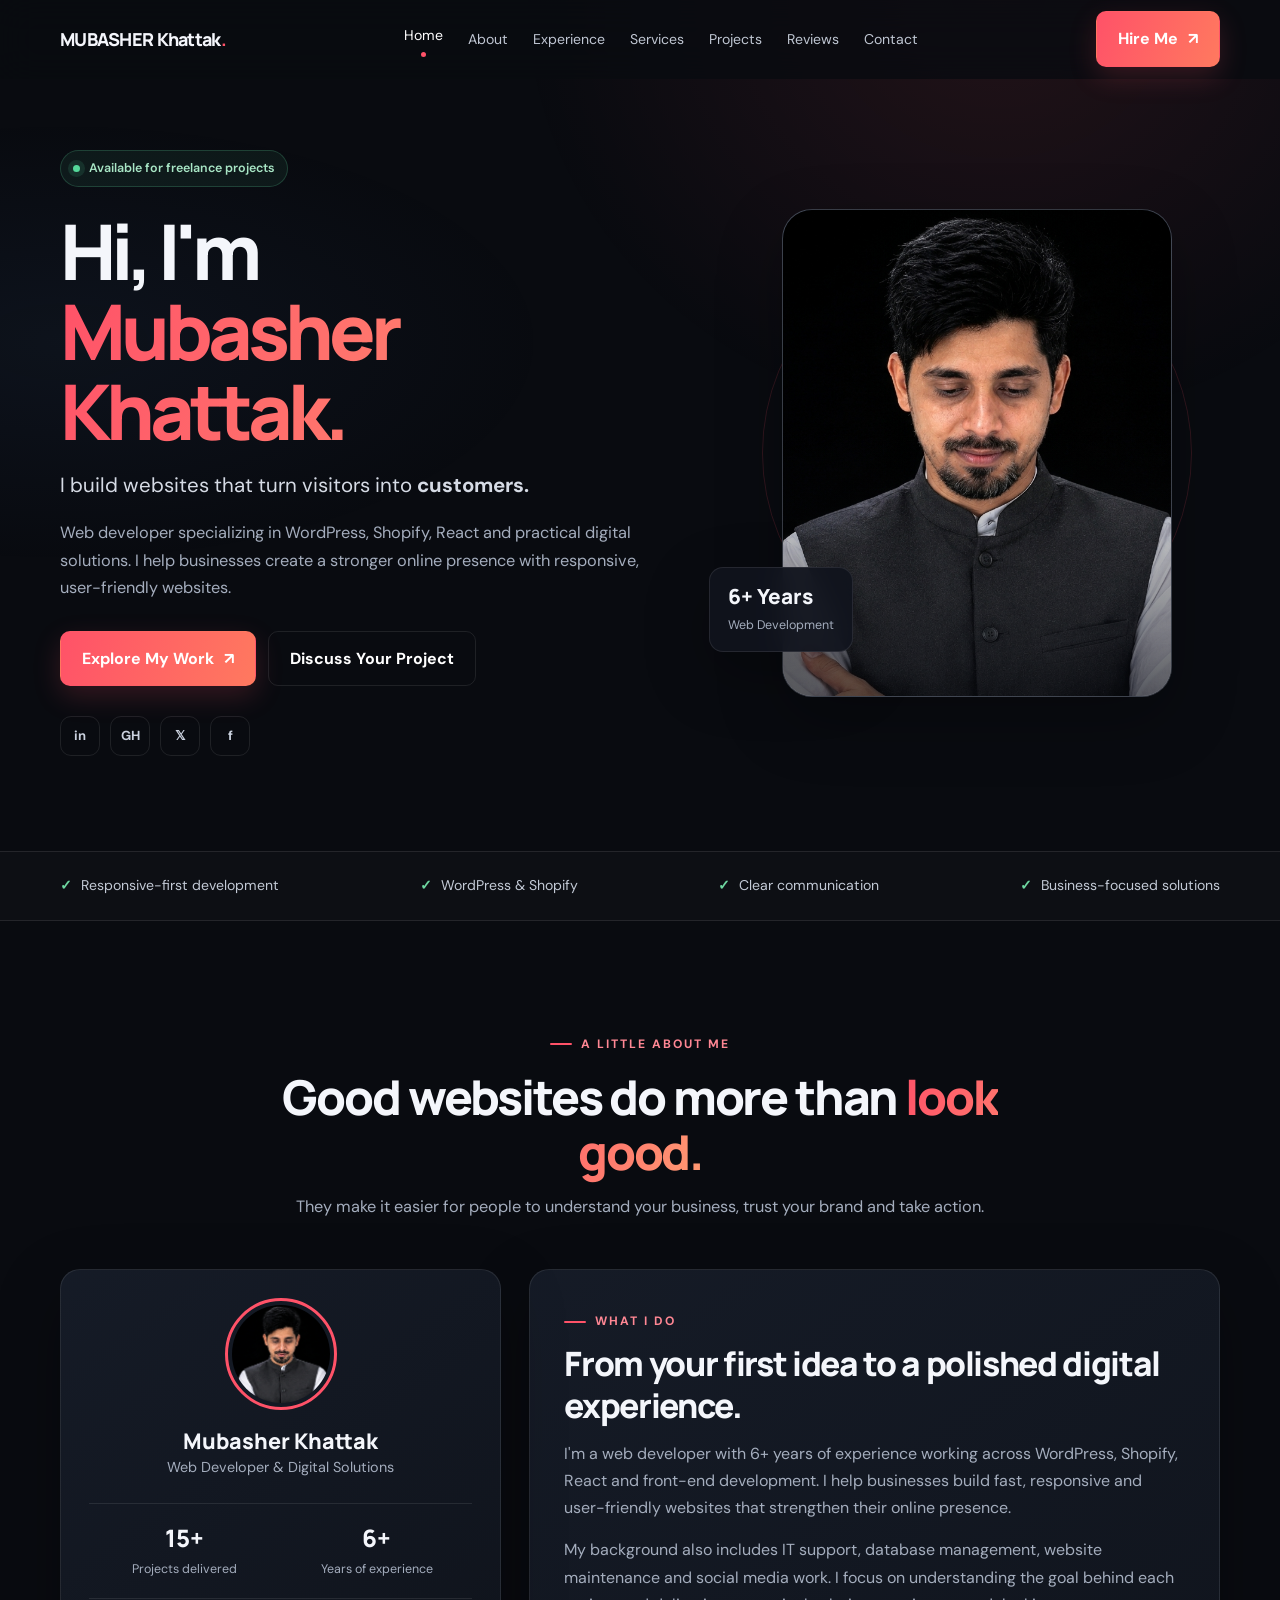
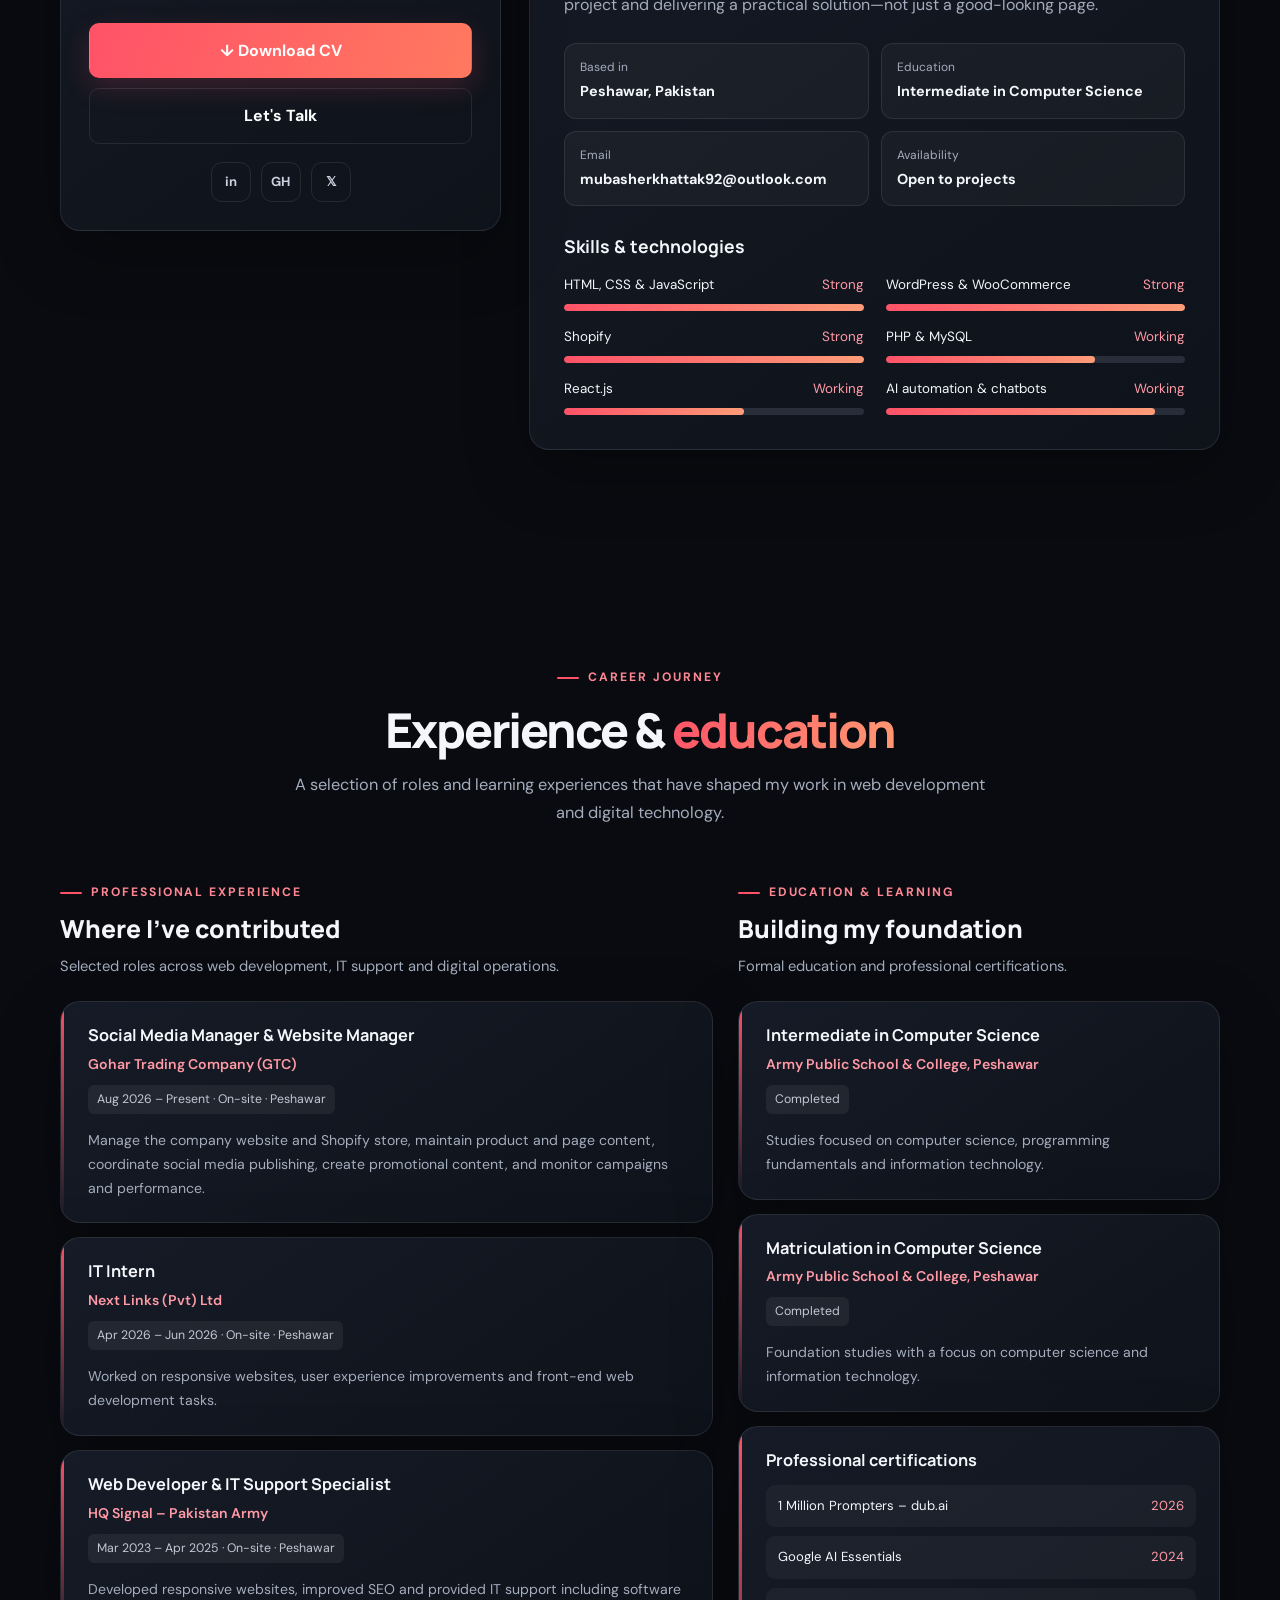
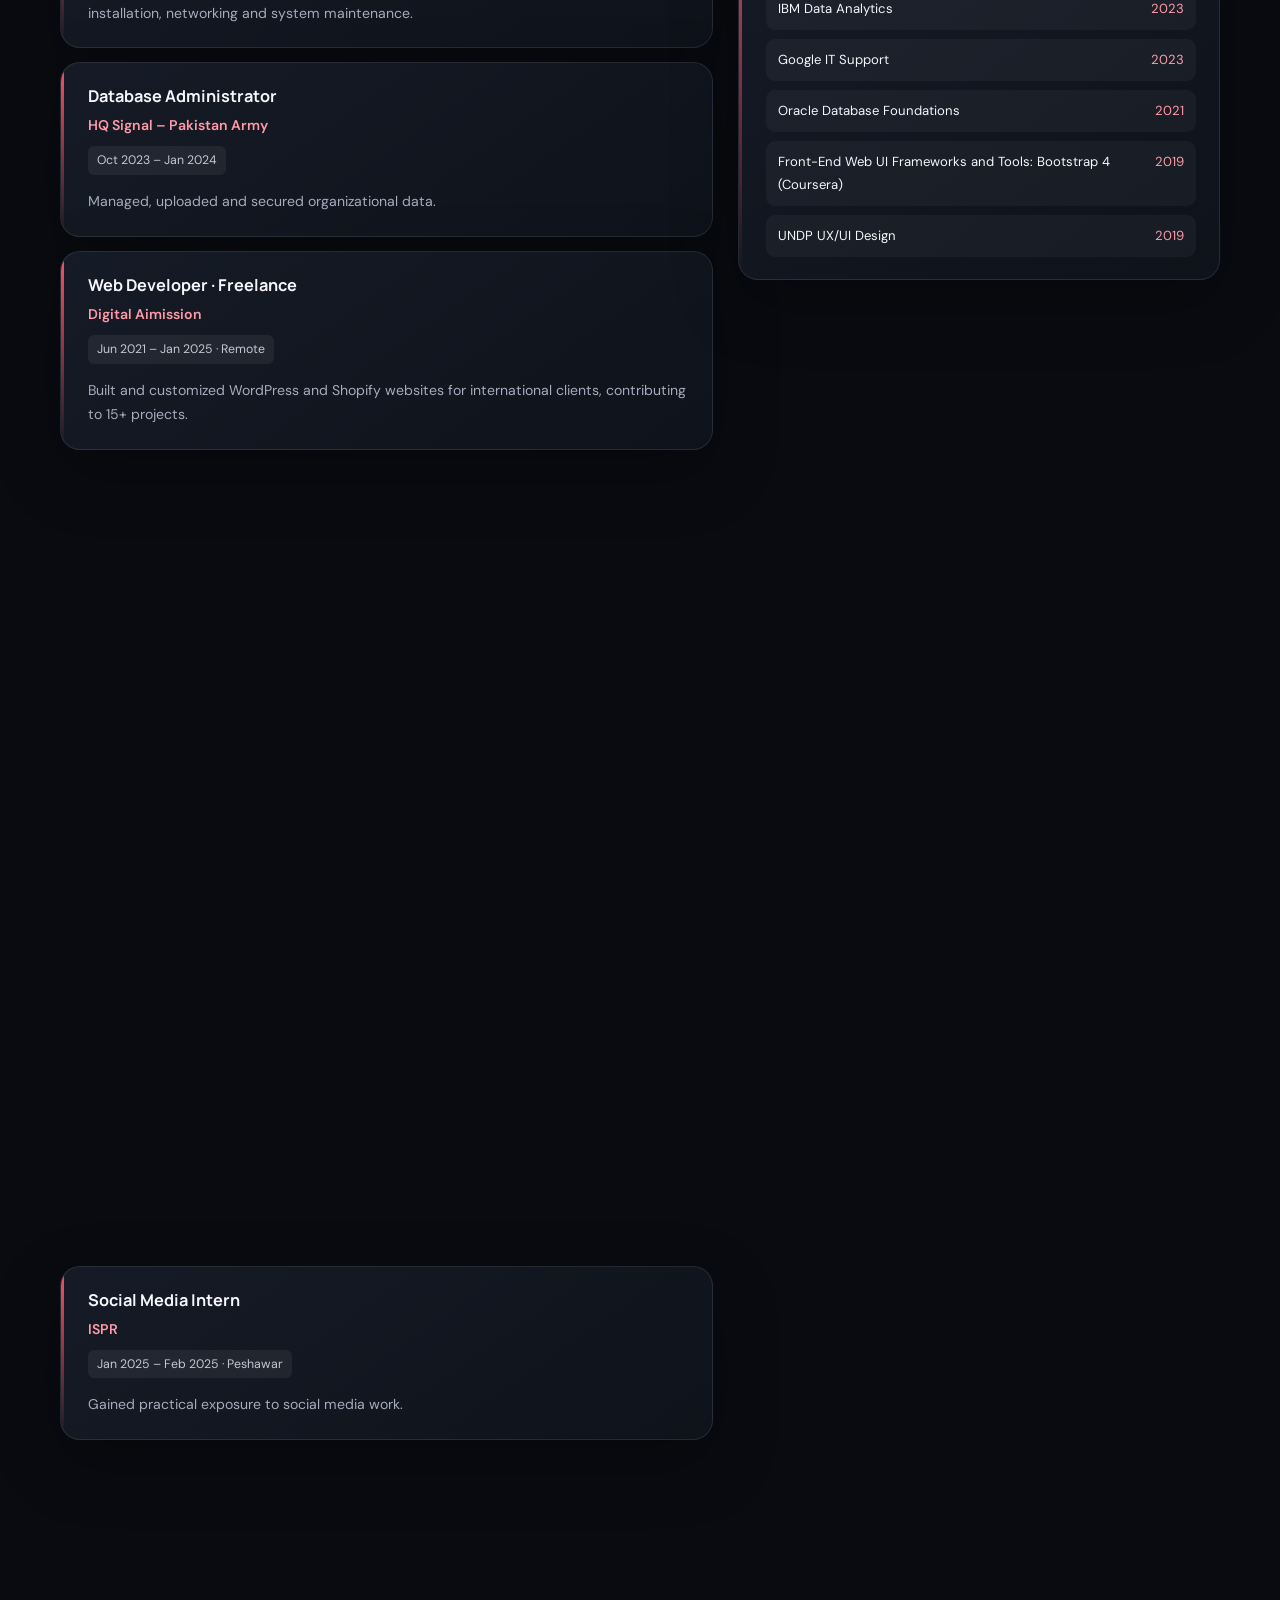
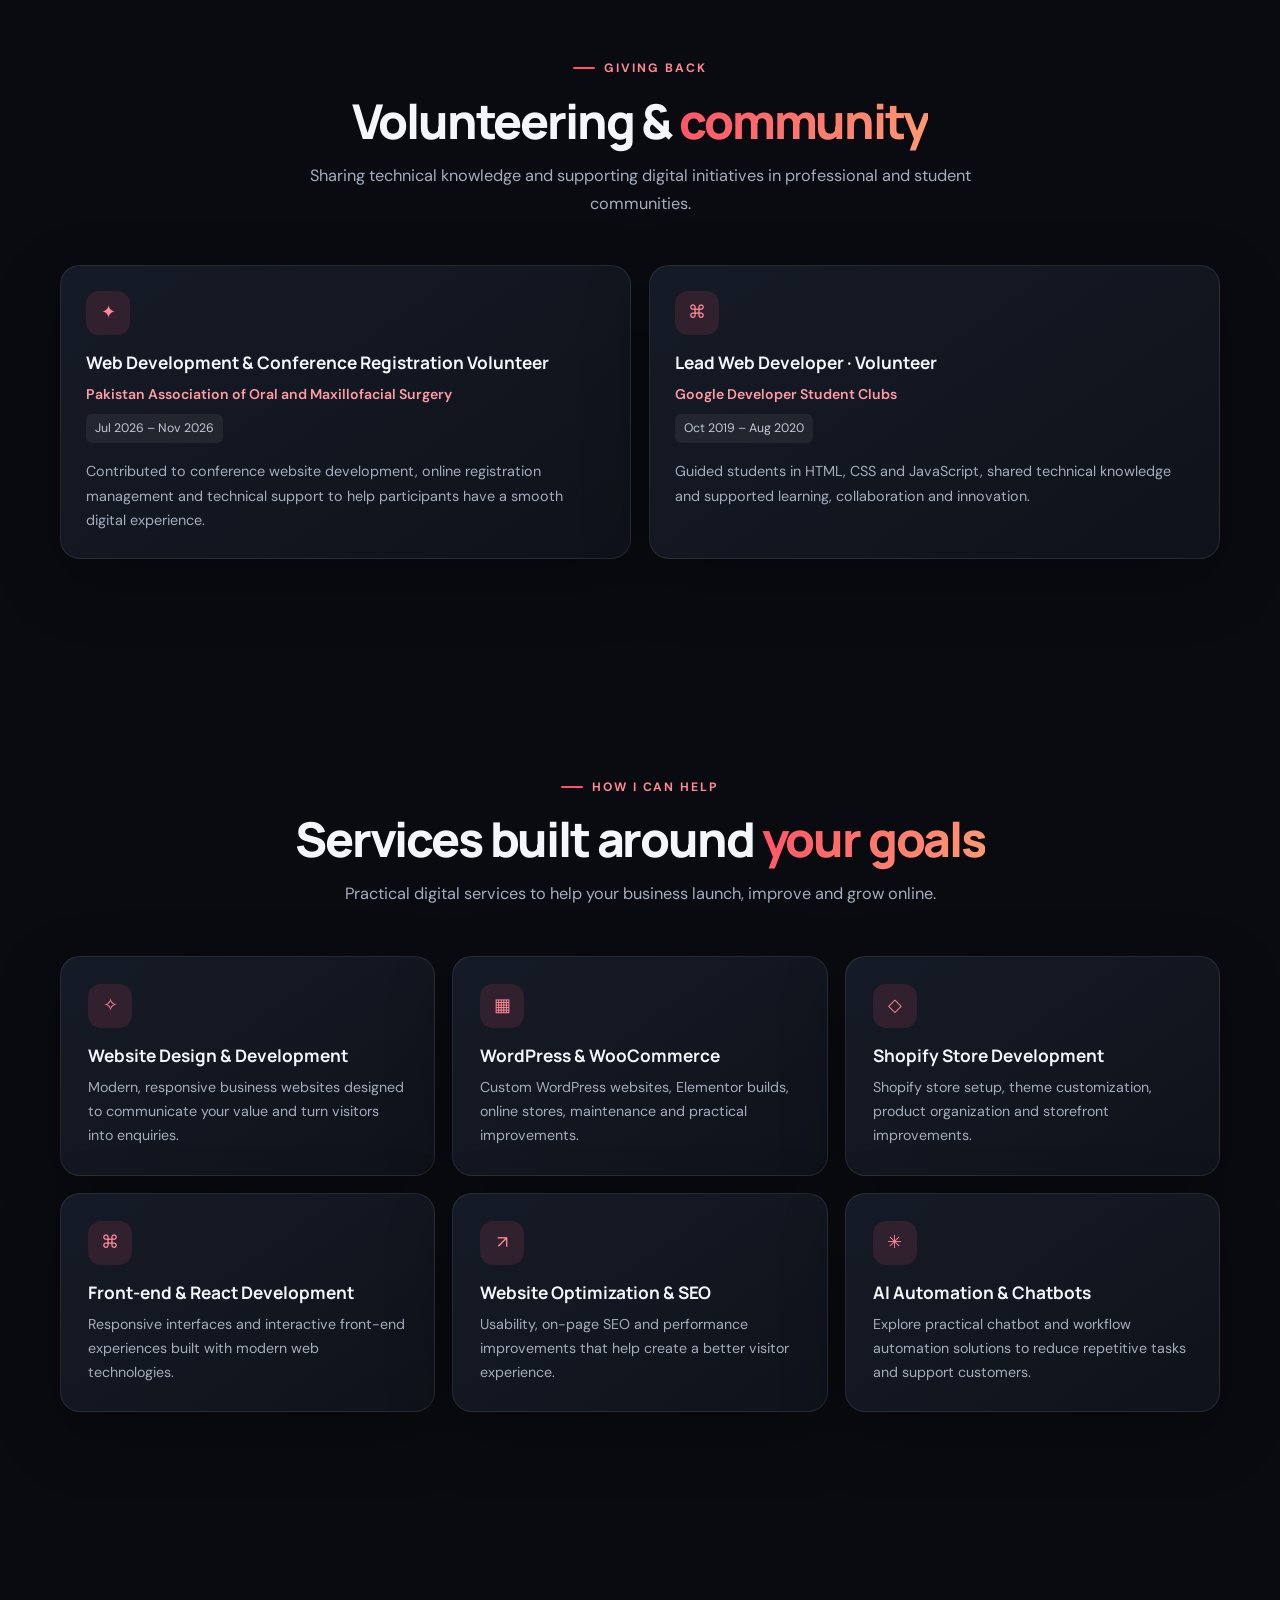
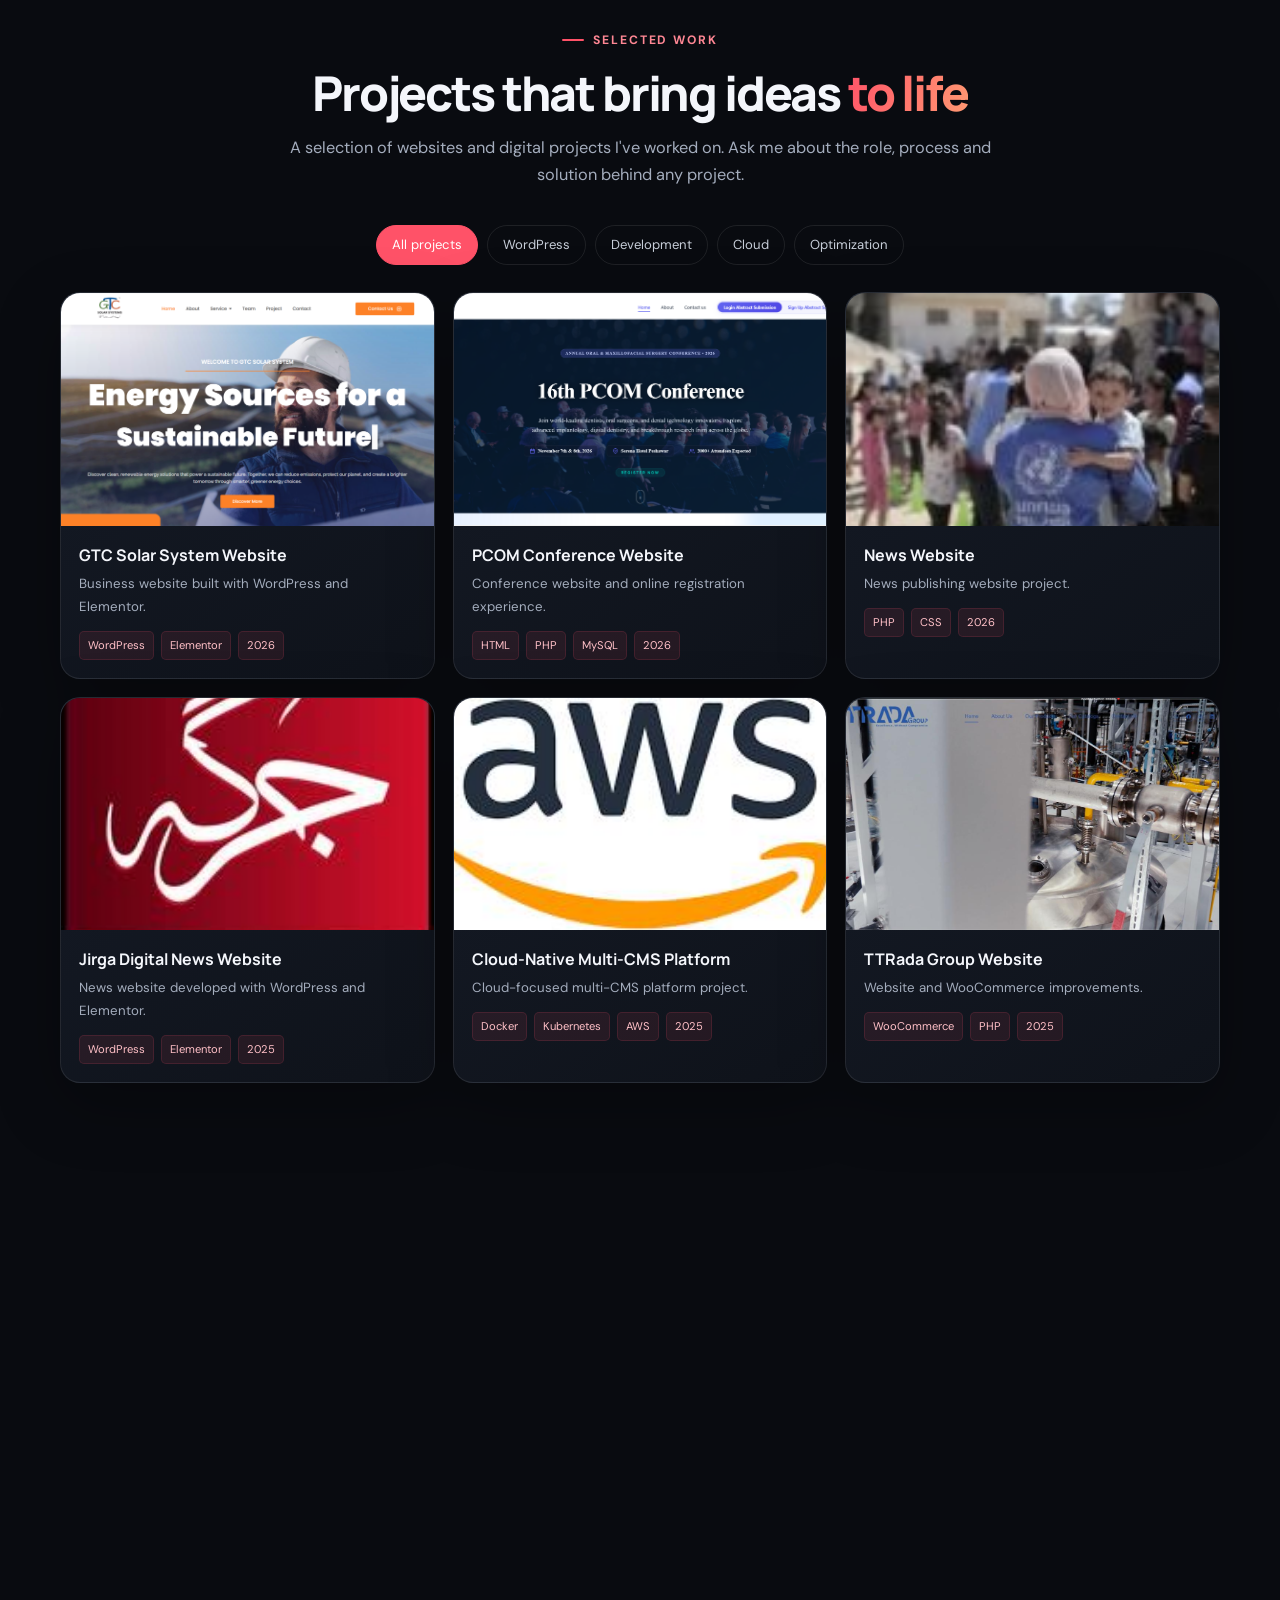
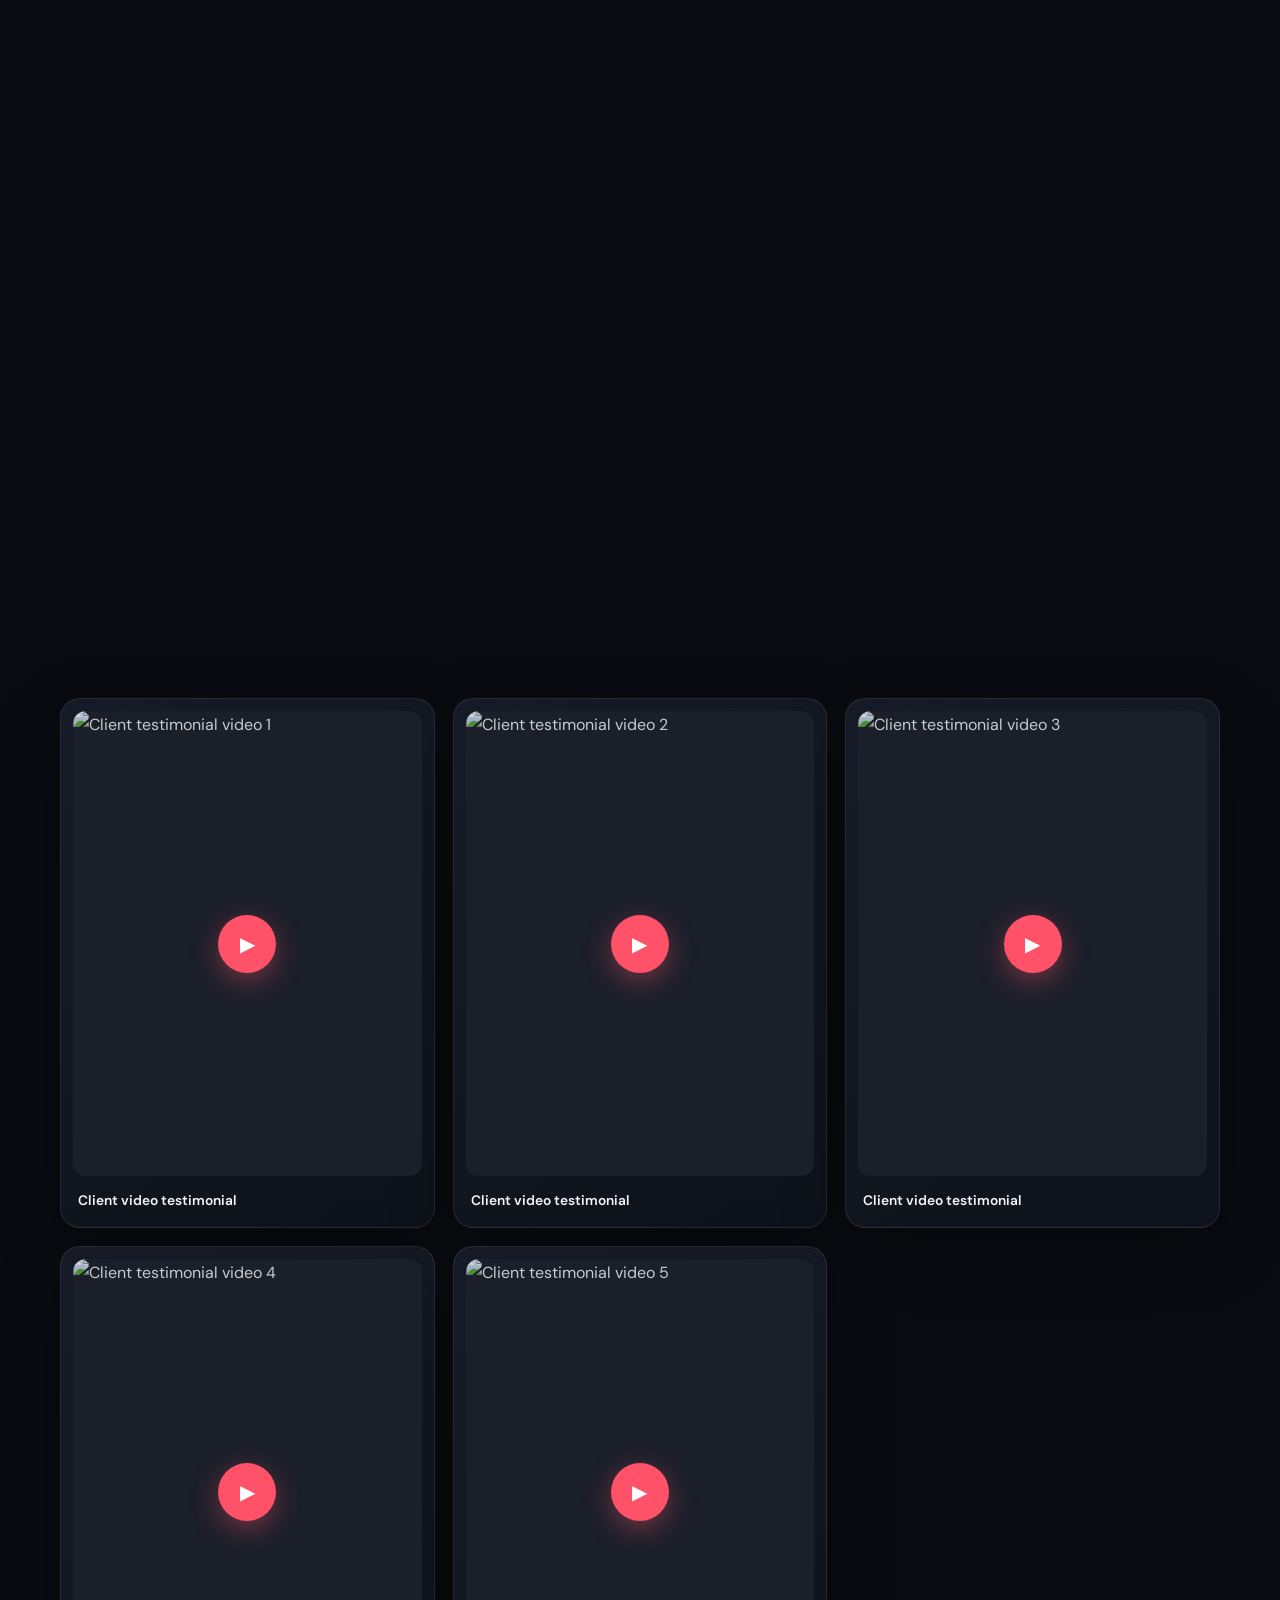
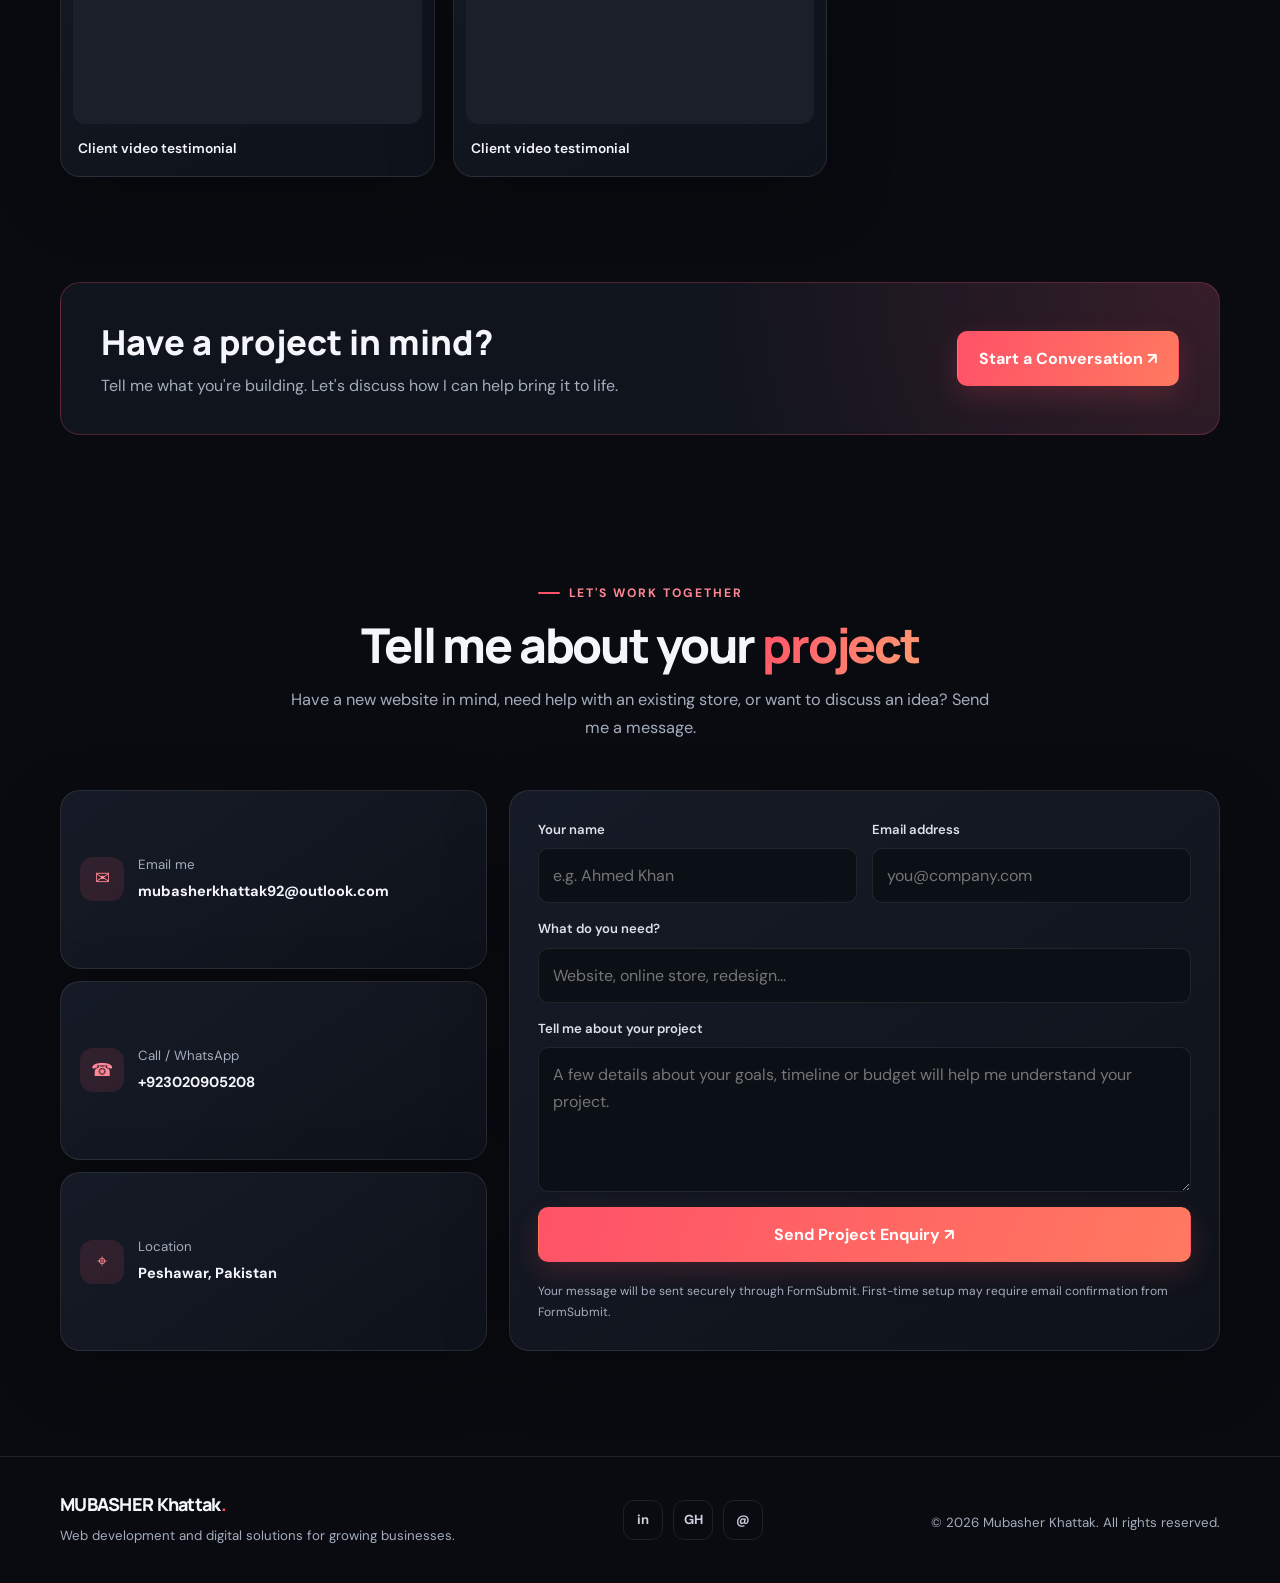
==== commit 92aea197: "Update project navigation to individual detail pages" ====
--- a/index.html
+++ b/index.html
@@ -715,15 +715,29 @@
     });
   });
 
-  /* Portfolio Project Navigation - FIX */
+  /* Portfolio Project Navigation - Individual Detail Pages */
+  const projectPages = {
+    gtc: 'GTC-portfolio-details.html',
+    pcom: 'Pcom-portfolio-details.html',
+    news: 'portfolio-details-1.html',
+    jirga: 'portfolio-details-2.html',
+    cloud: 'portfolio-details-3.html',
+    ttrada: 'portfolio-details-4.html',
+    persis: 'portfolio-details-5.html',
+    casabella: 'portfolio-details-6.html',
+    gaia: 'portfolio-details-7.html',
+    aimission: 'portfolio-details-8.html',
+    northcork: 'portfolio-details-9.html'
+  };
+
   document.querySelectorAll('.mk-project').forEach(card => {
 
     function openProject() {
       const projectId = card.dataset.project;
-
-      if (projectId) {
-        window.location.href =
-          'project-details.html?id=' + encodeURIComponent(projectId);
+      const projectPage = projectPages[projectId];
+
+      if (projectPage) {
+        window.location.href = projectPage;
       }
     }
 
